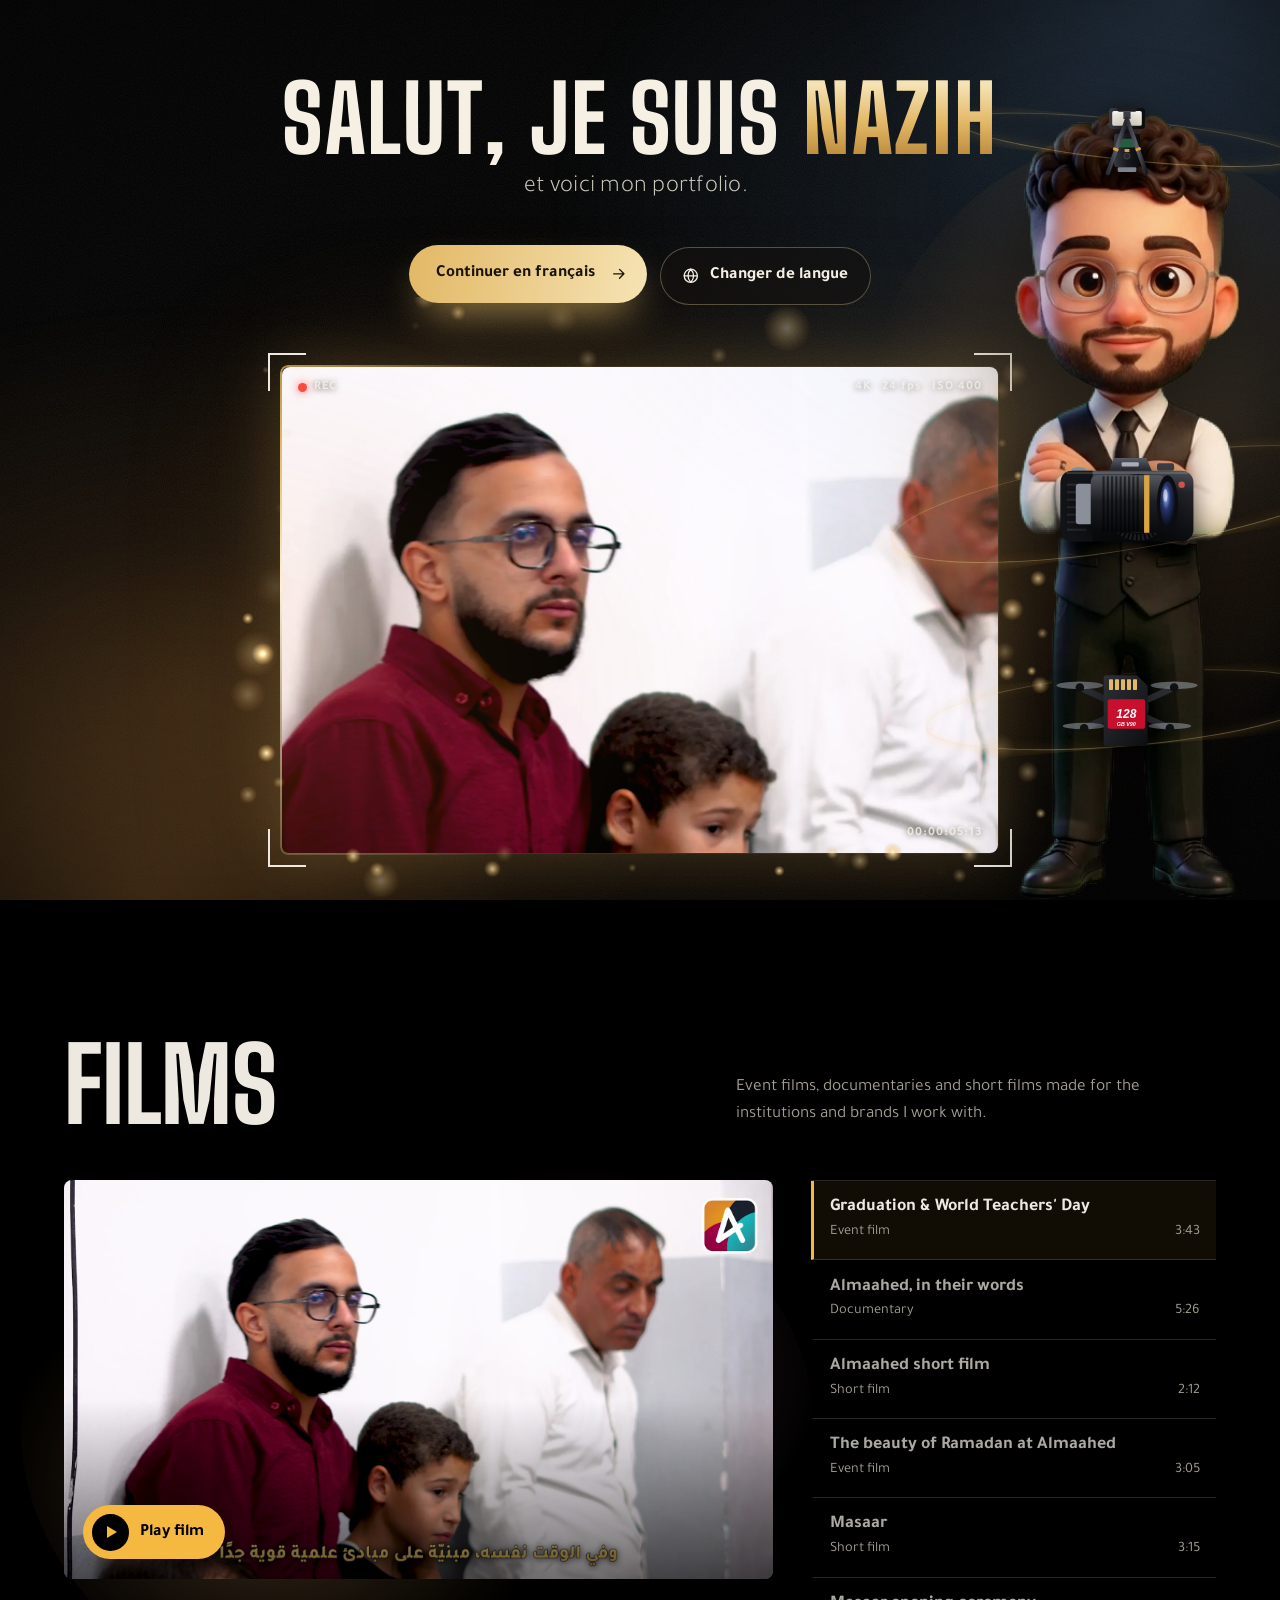
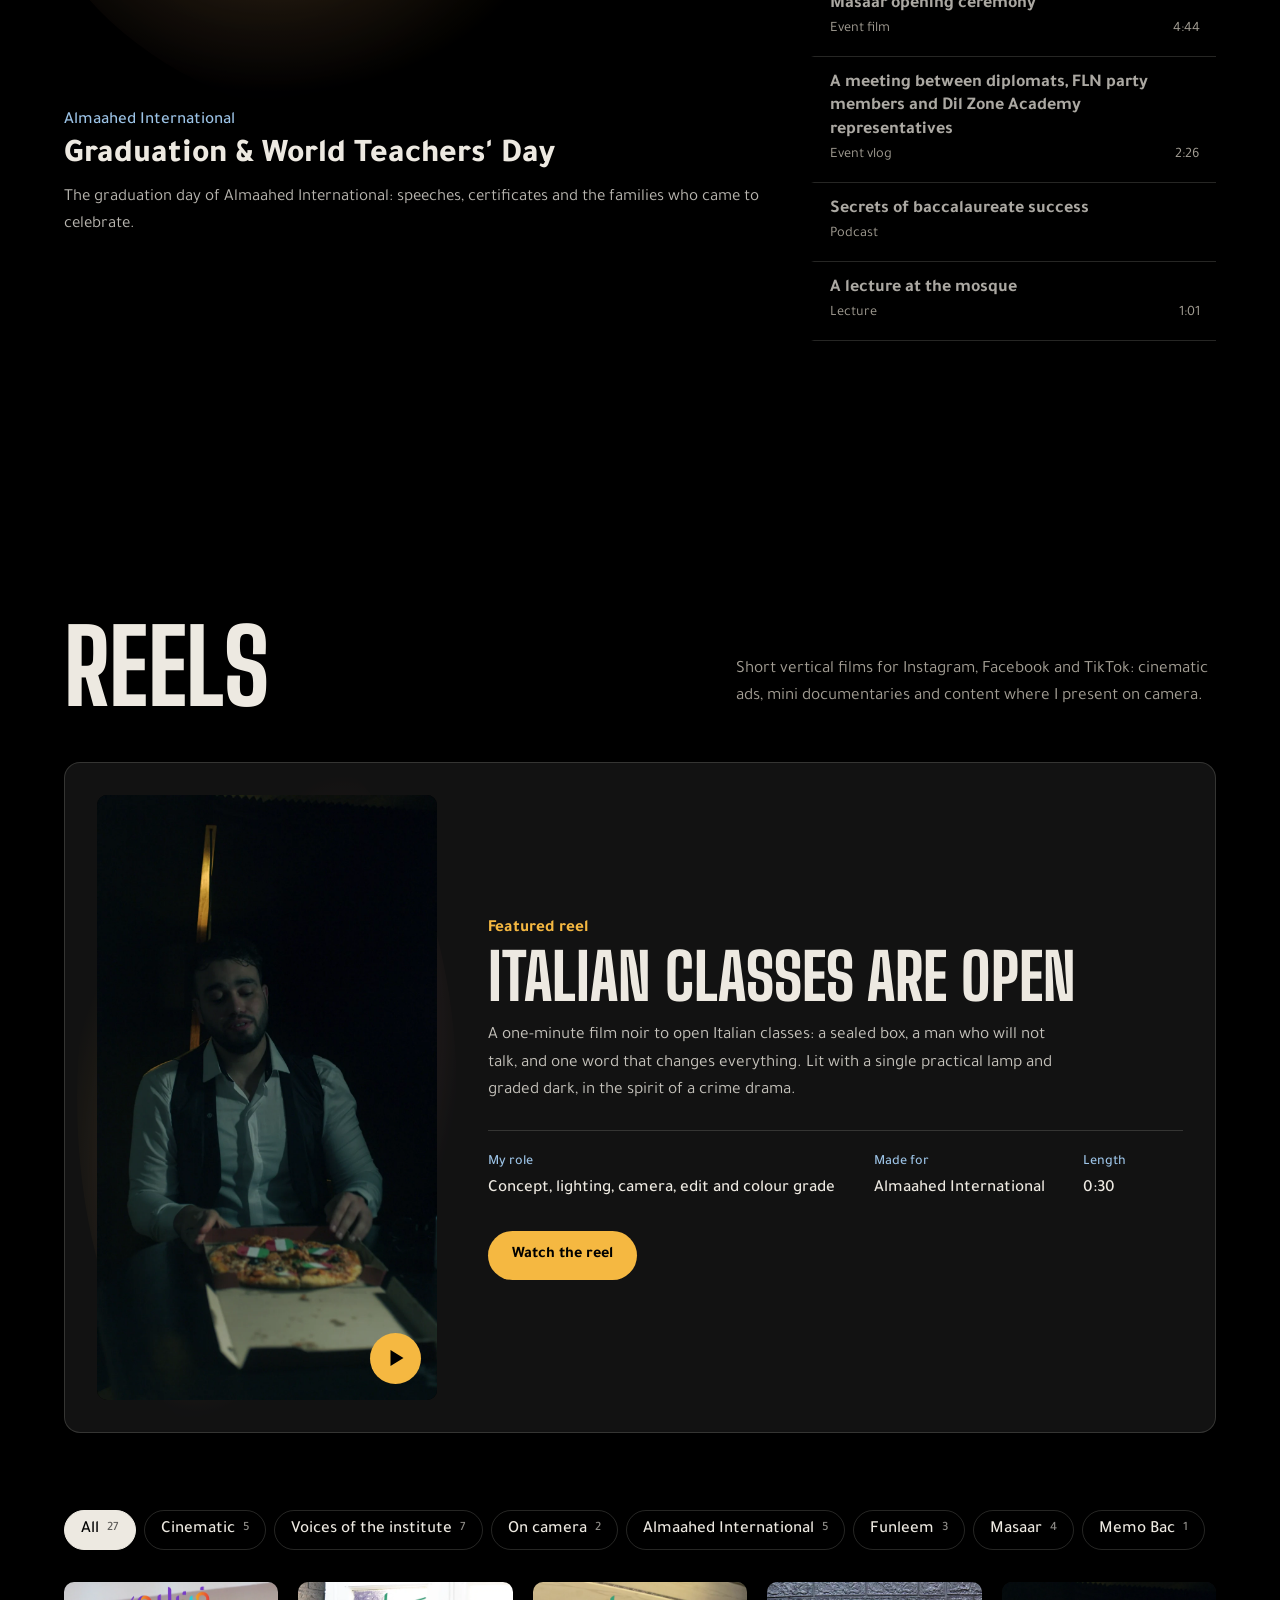
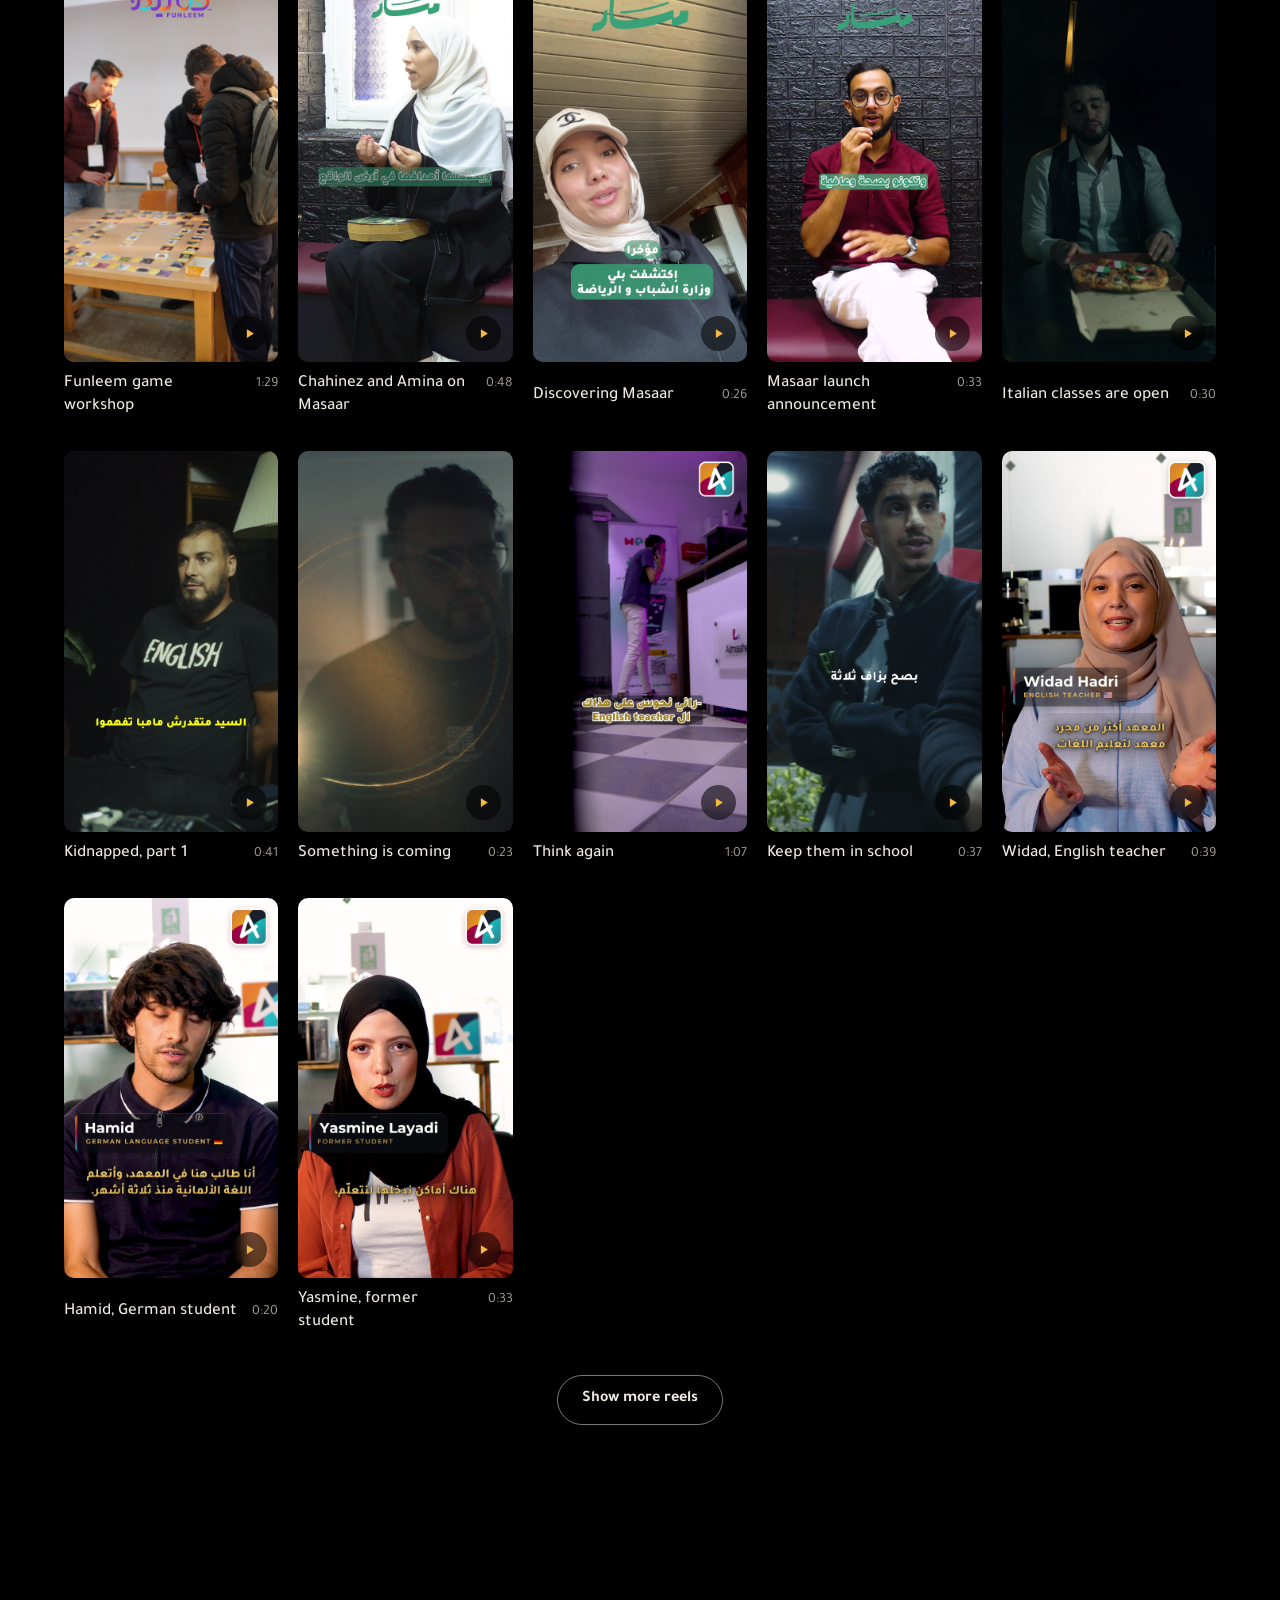
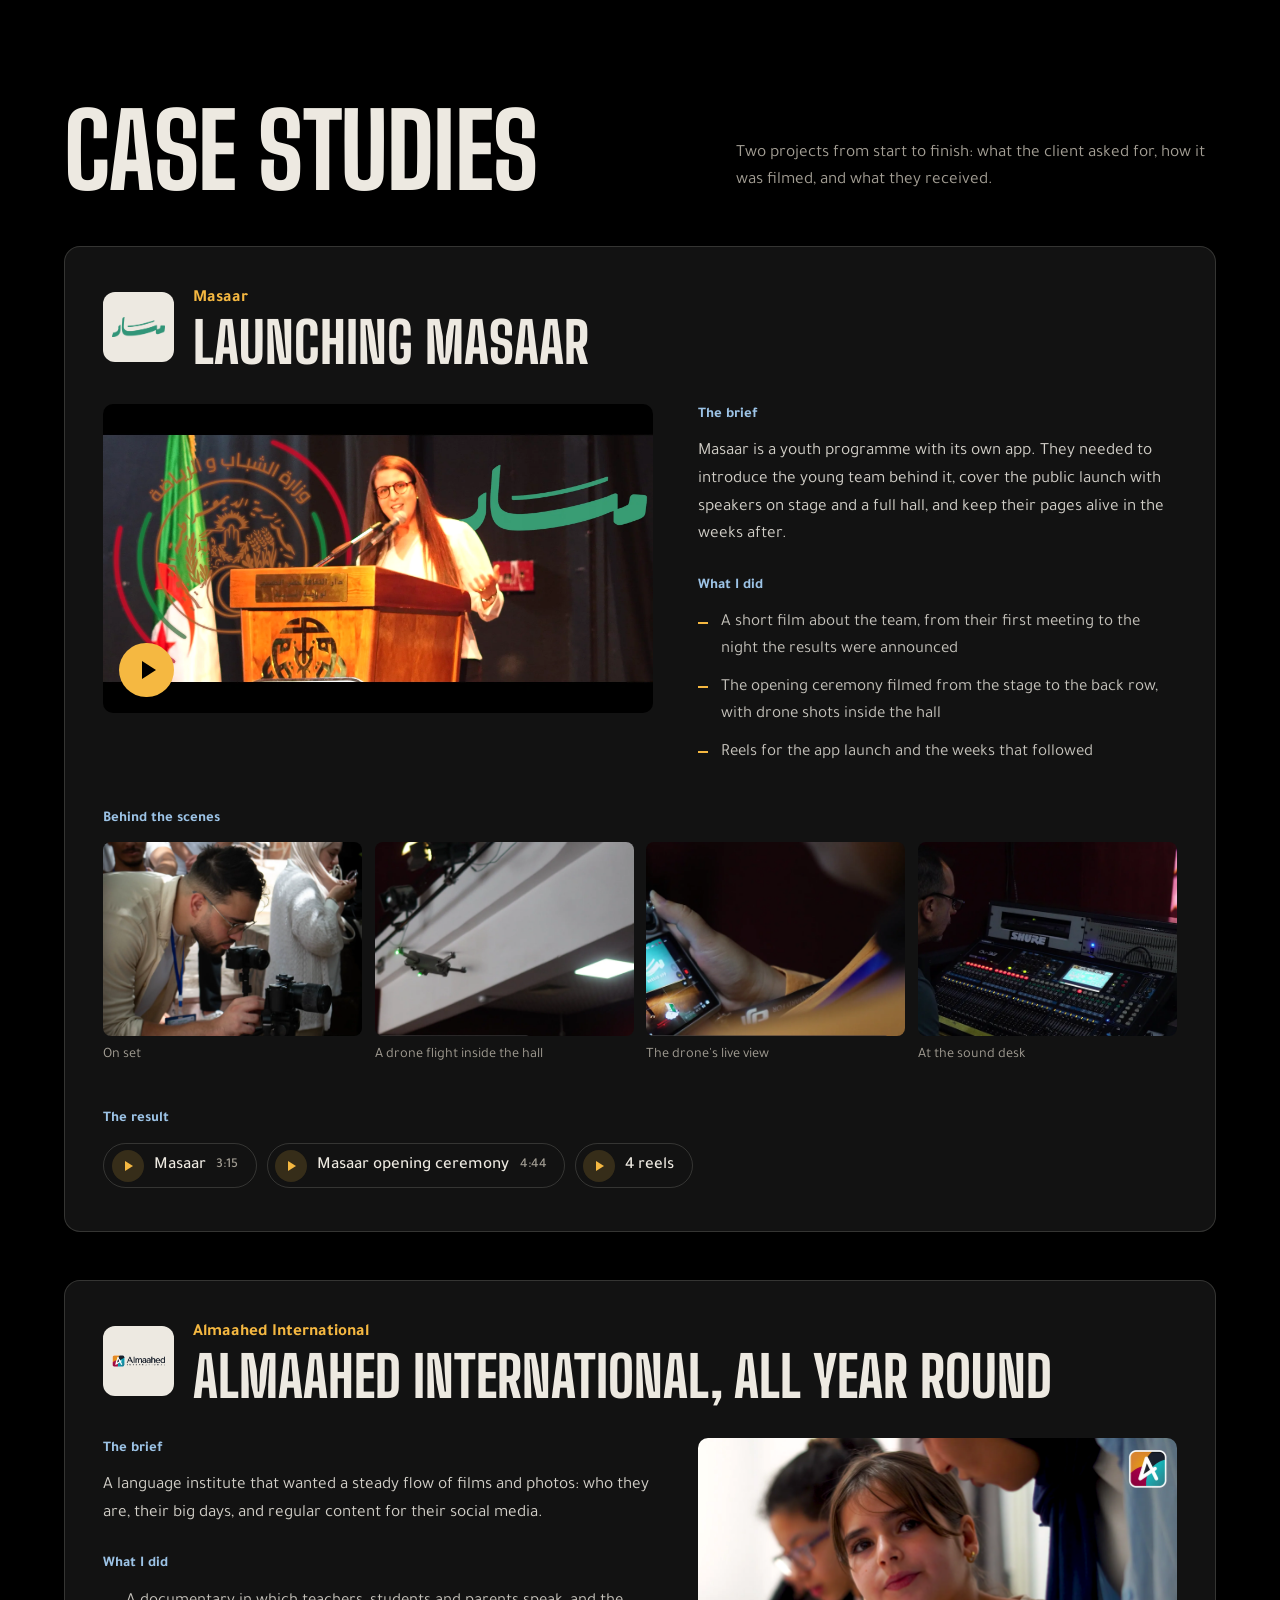
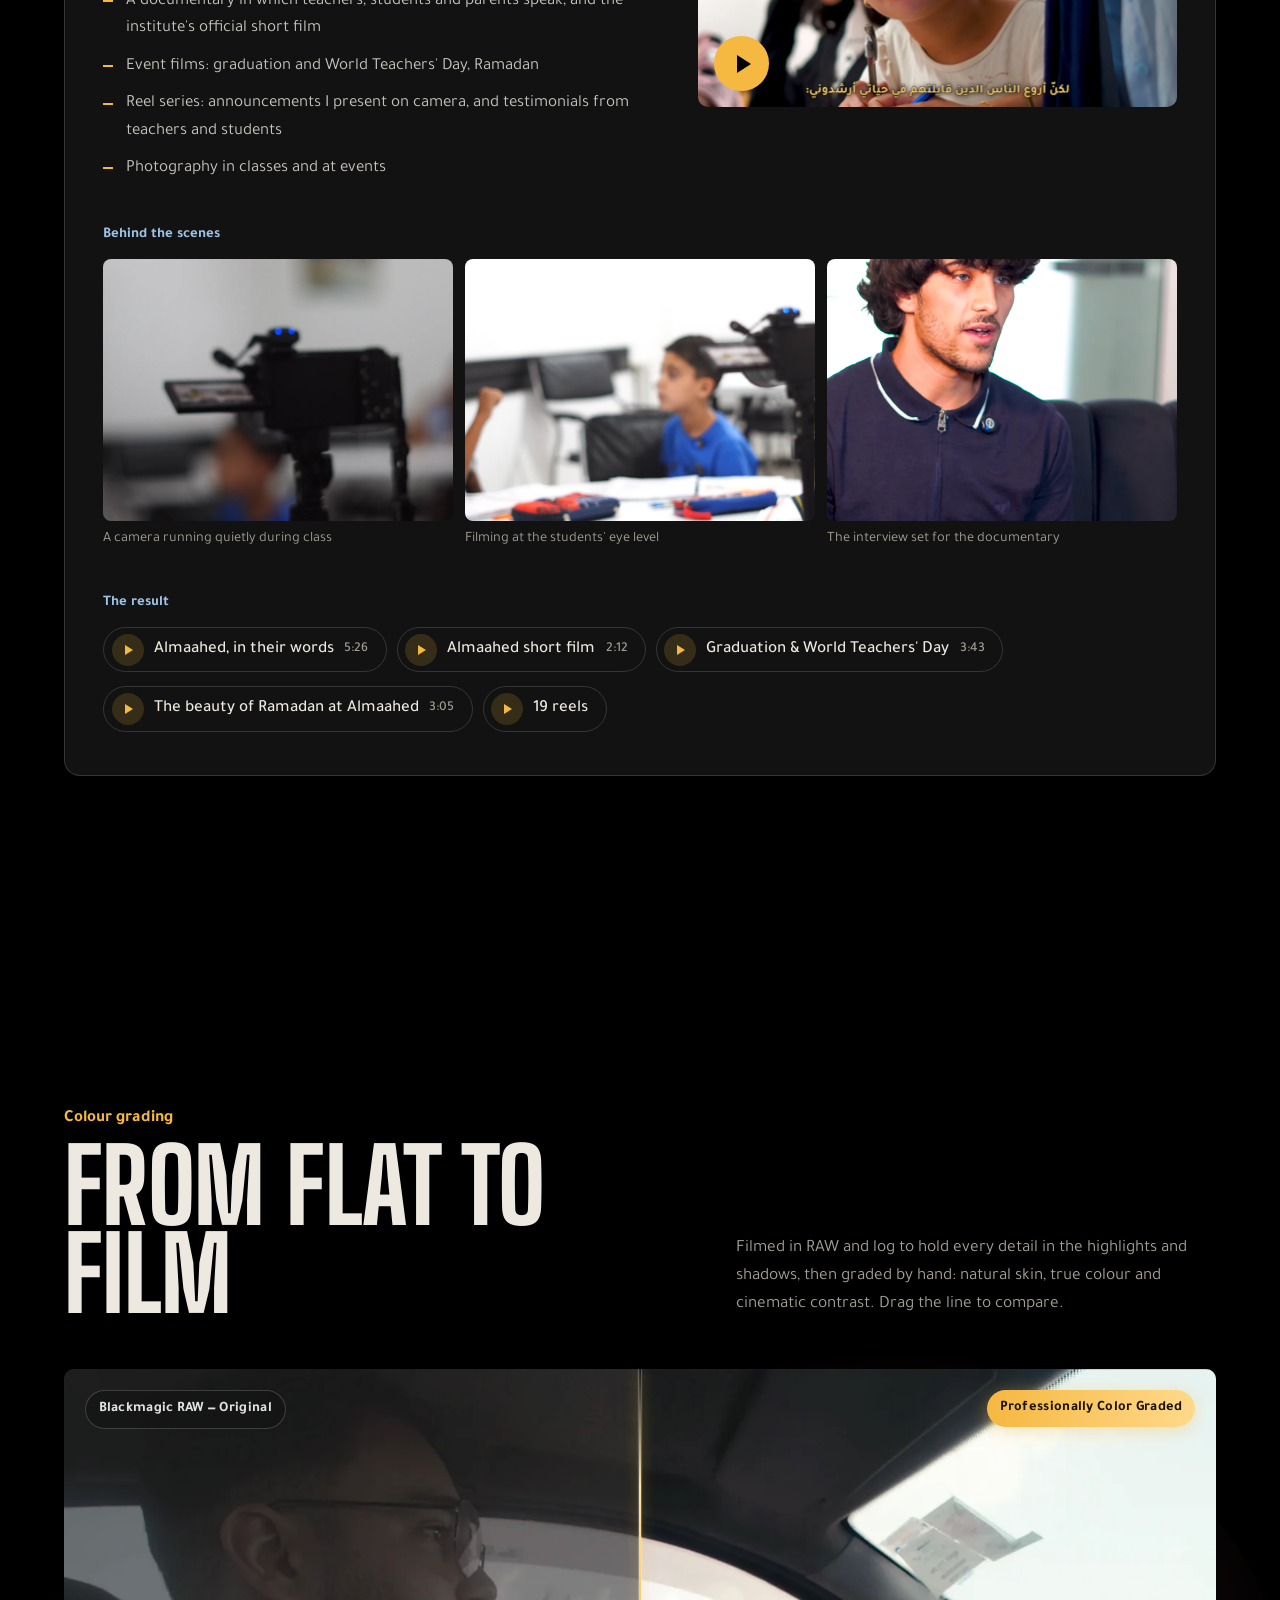
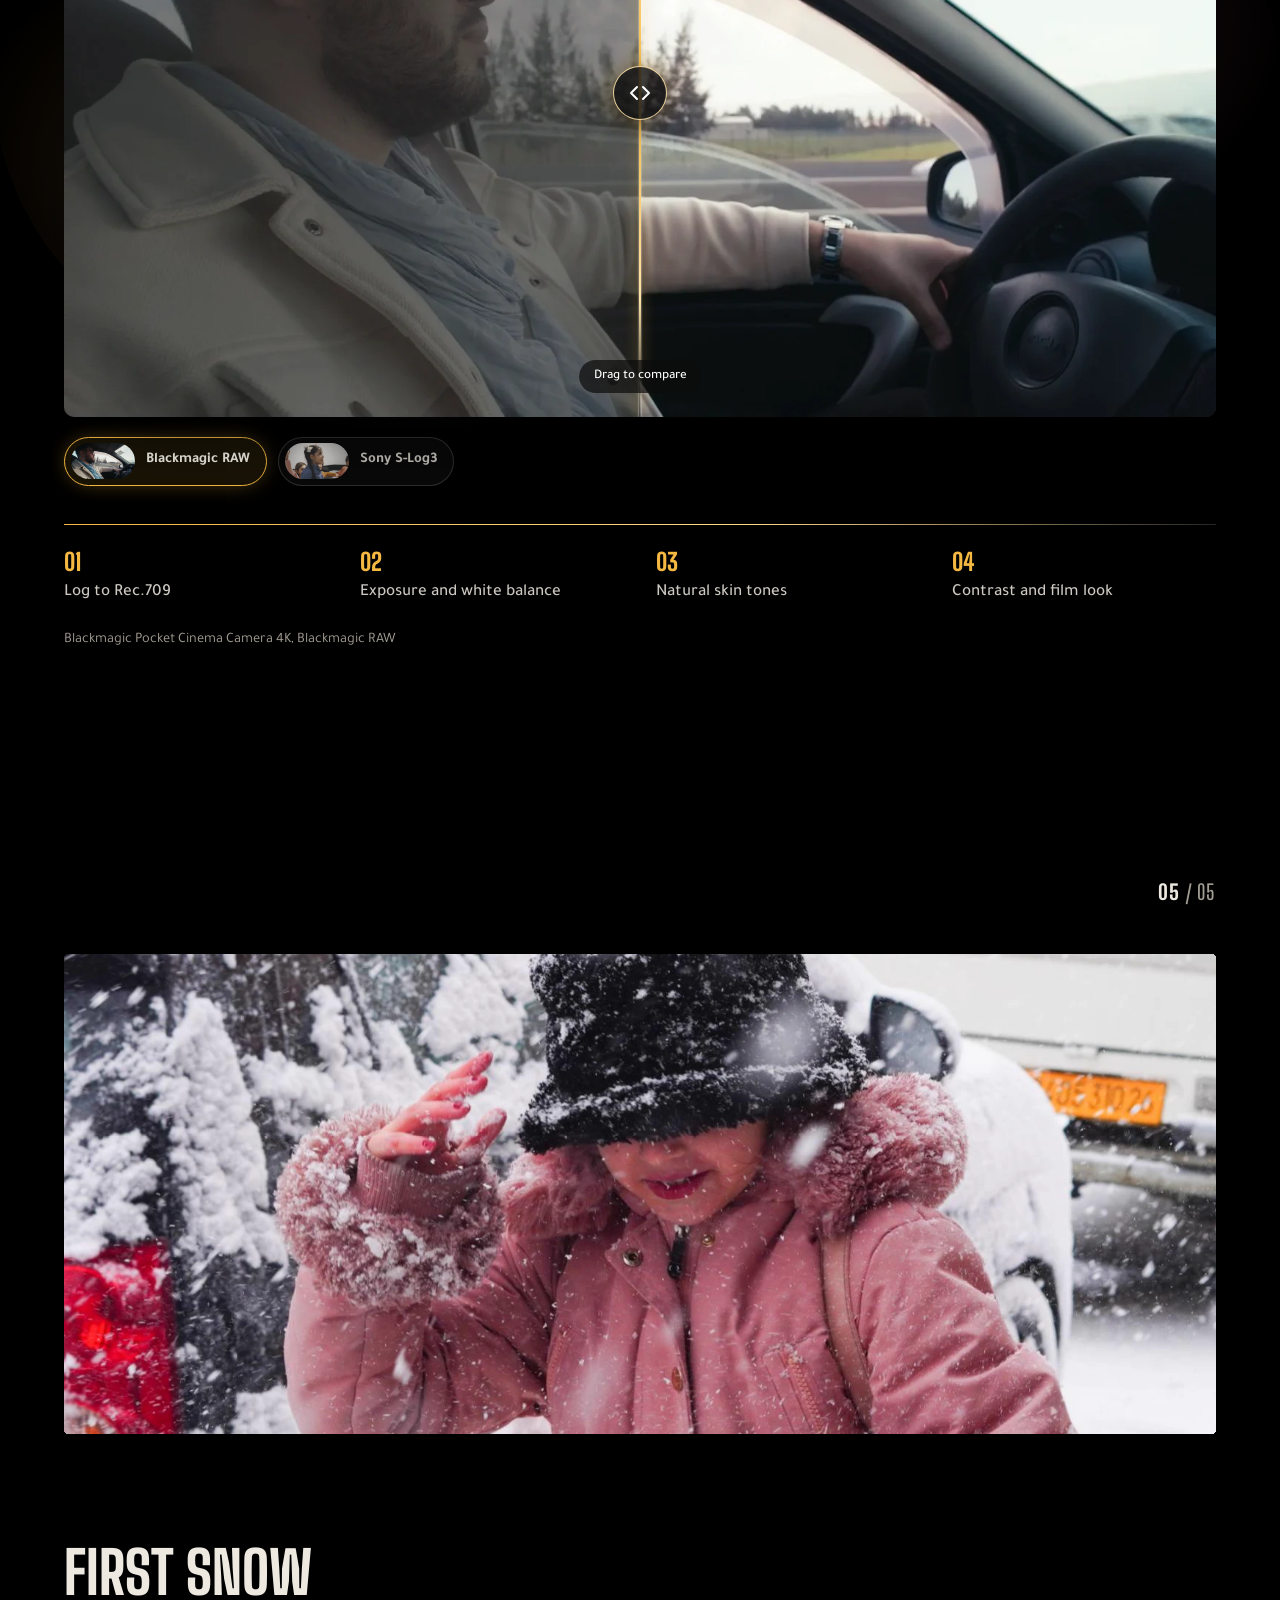
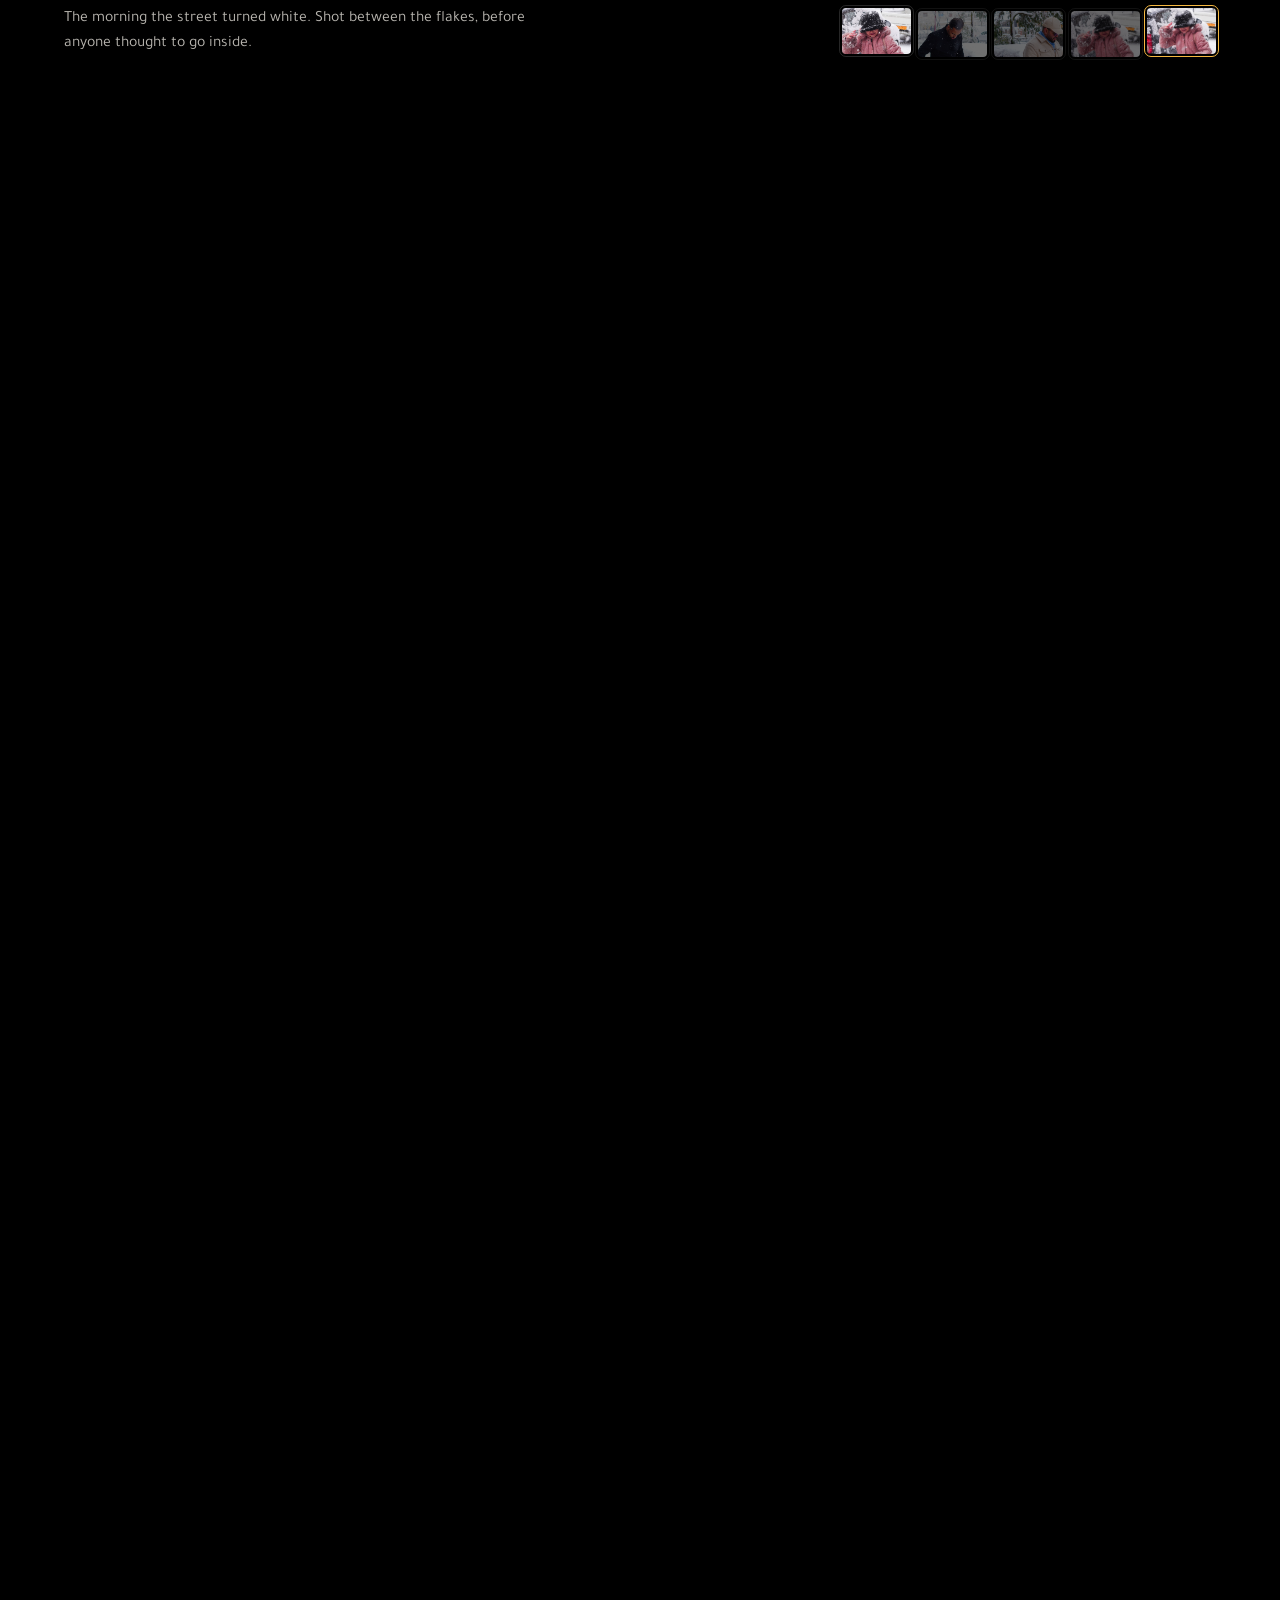
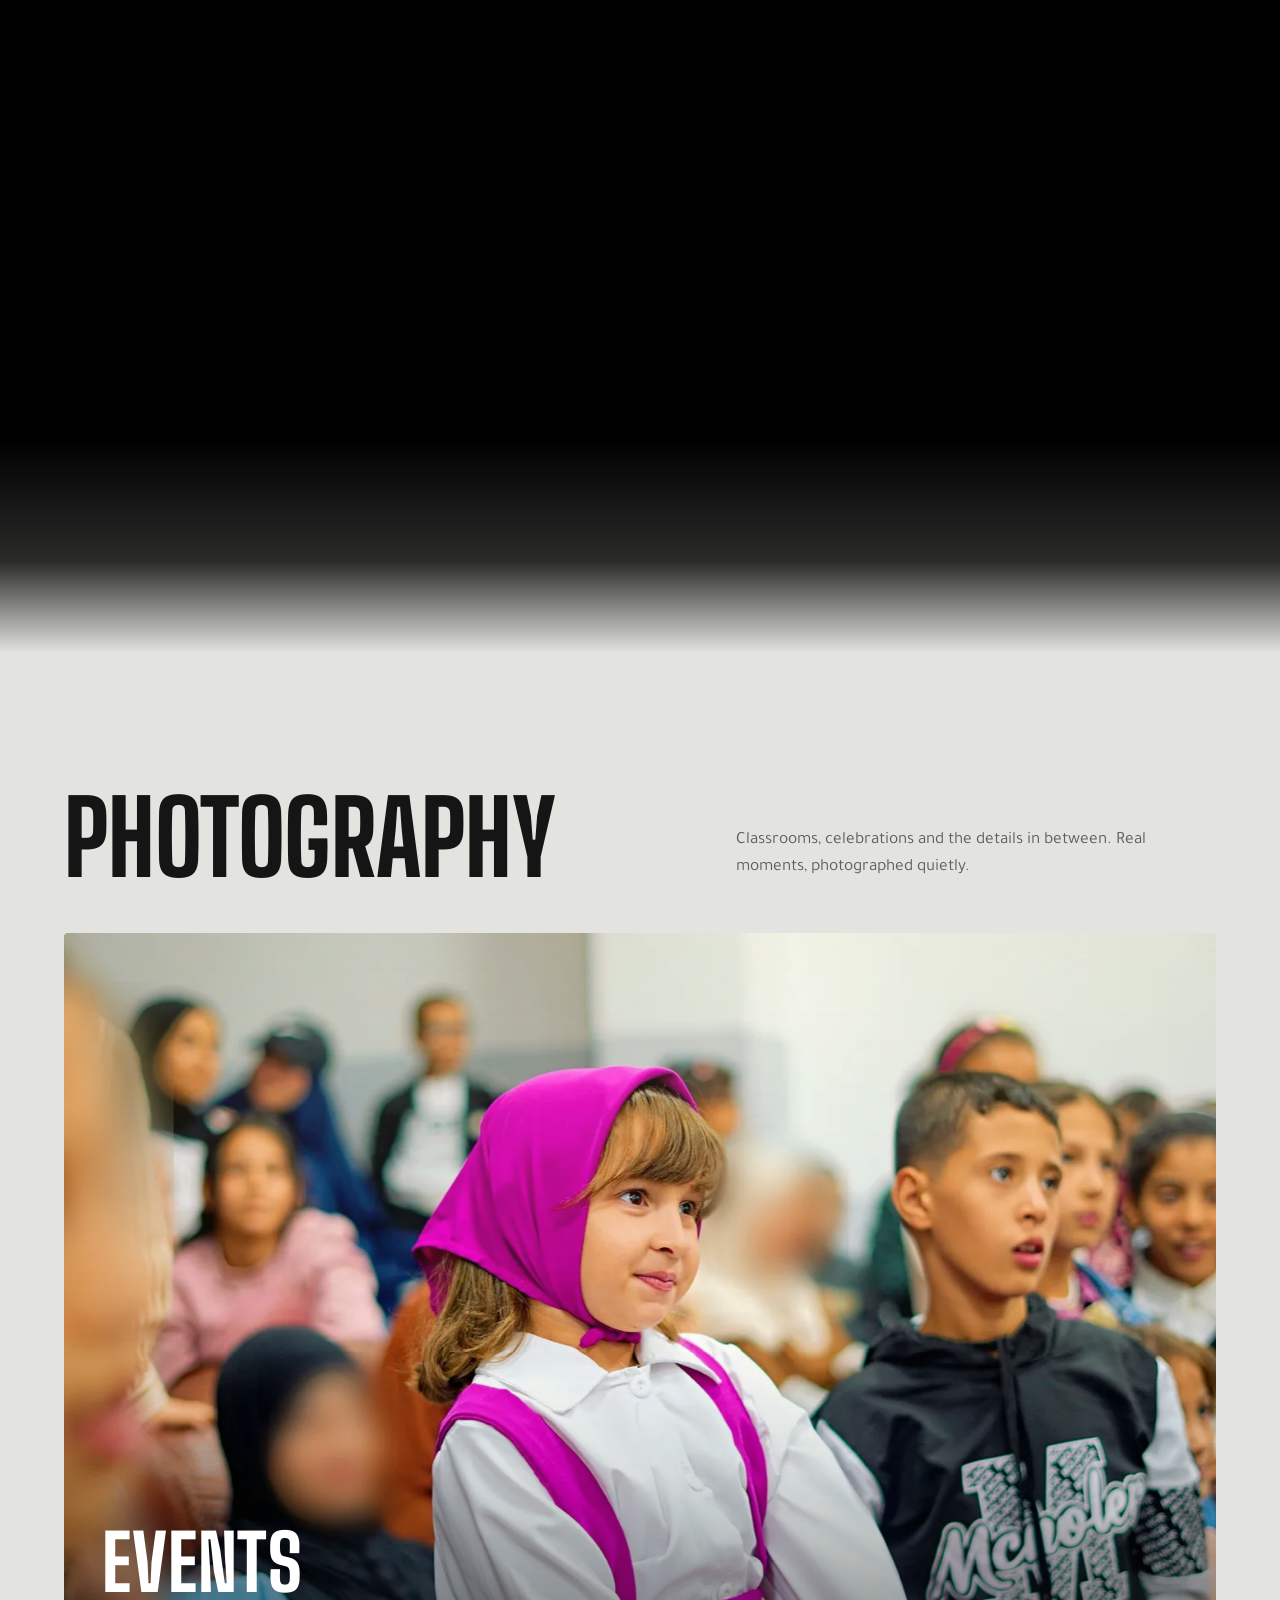
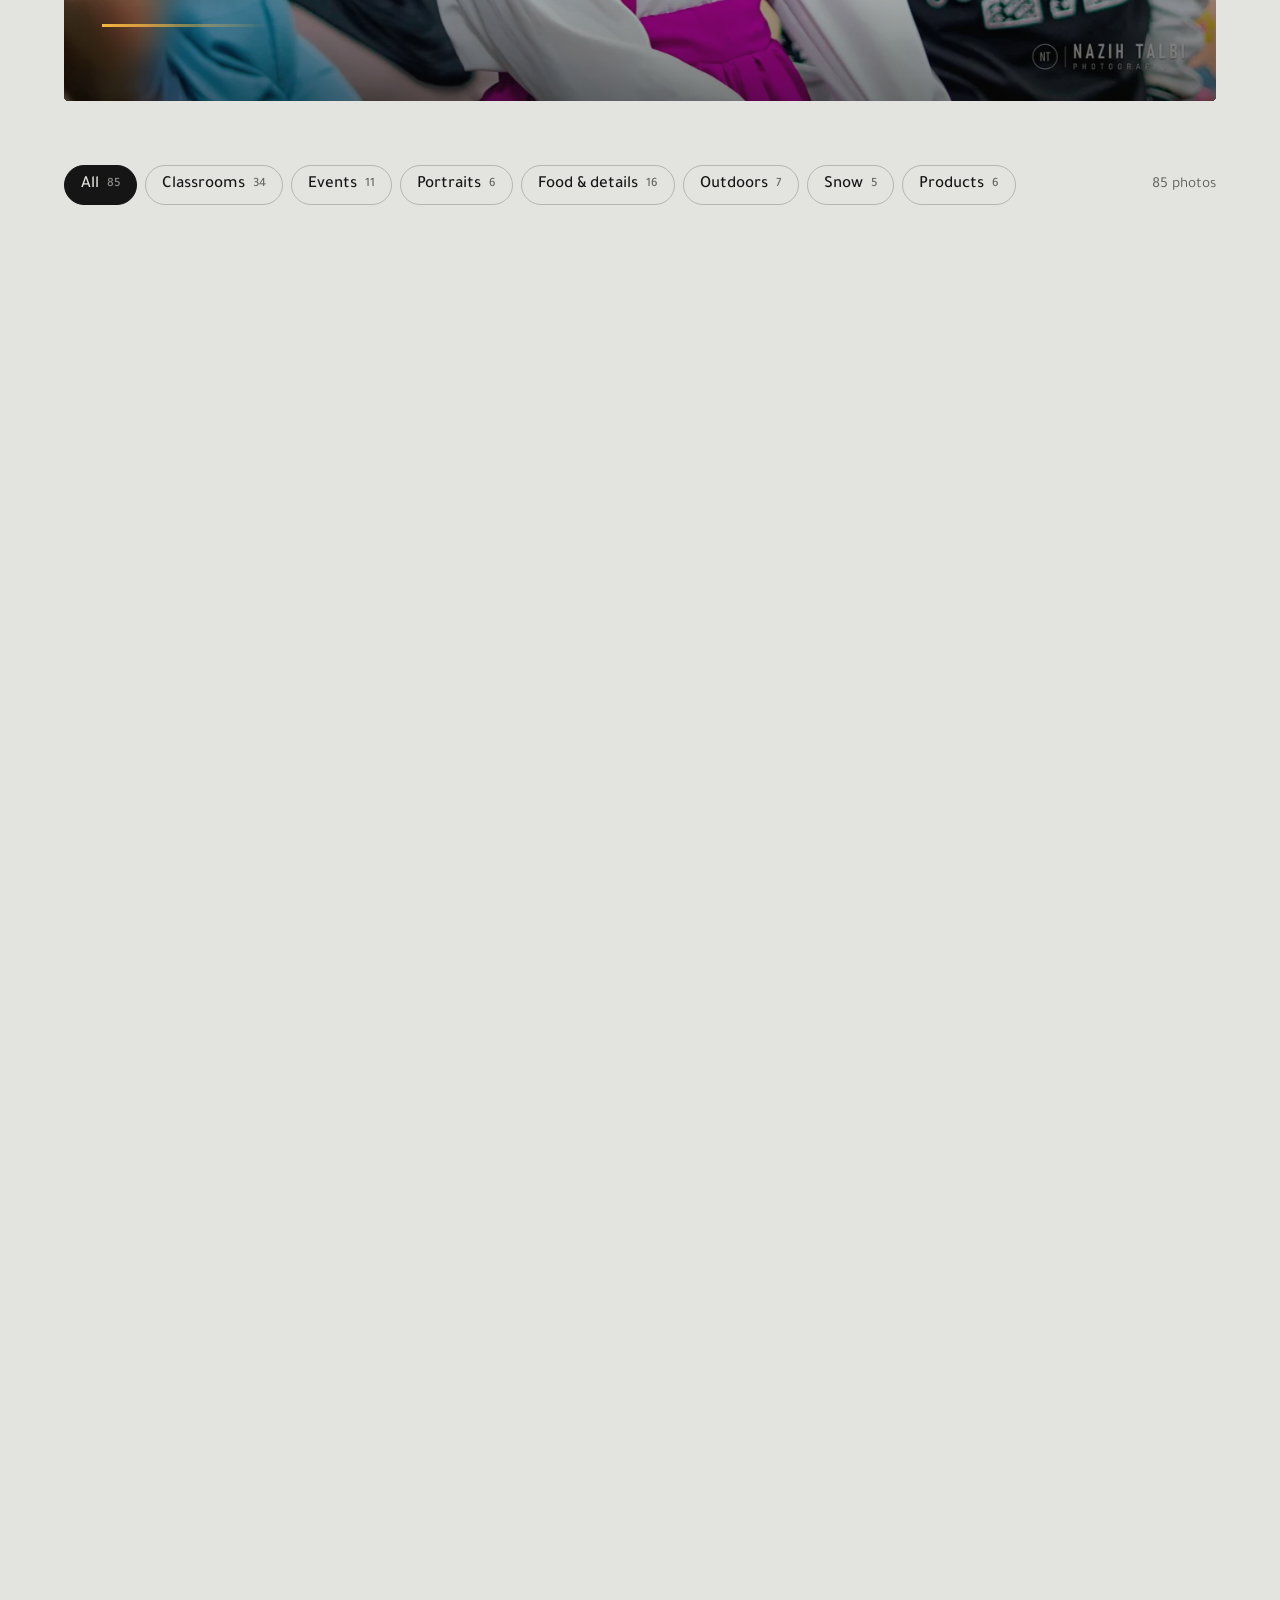
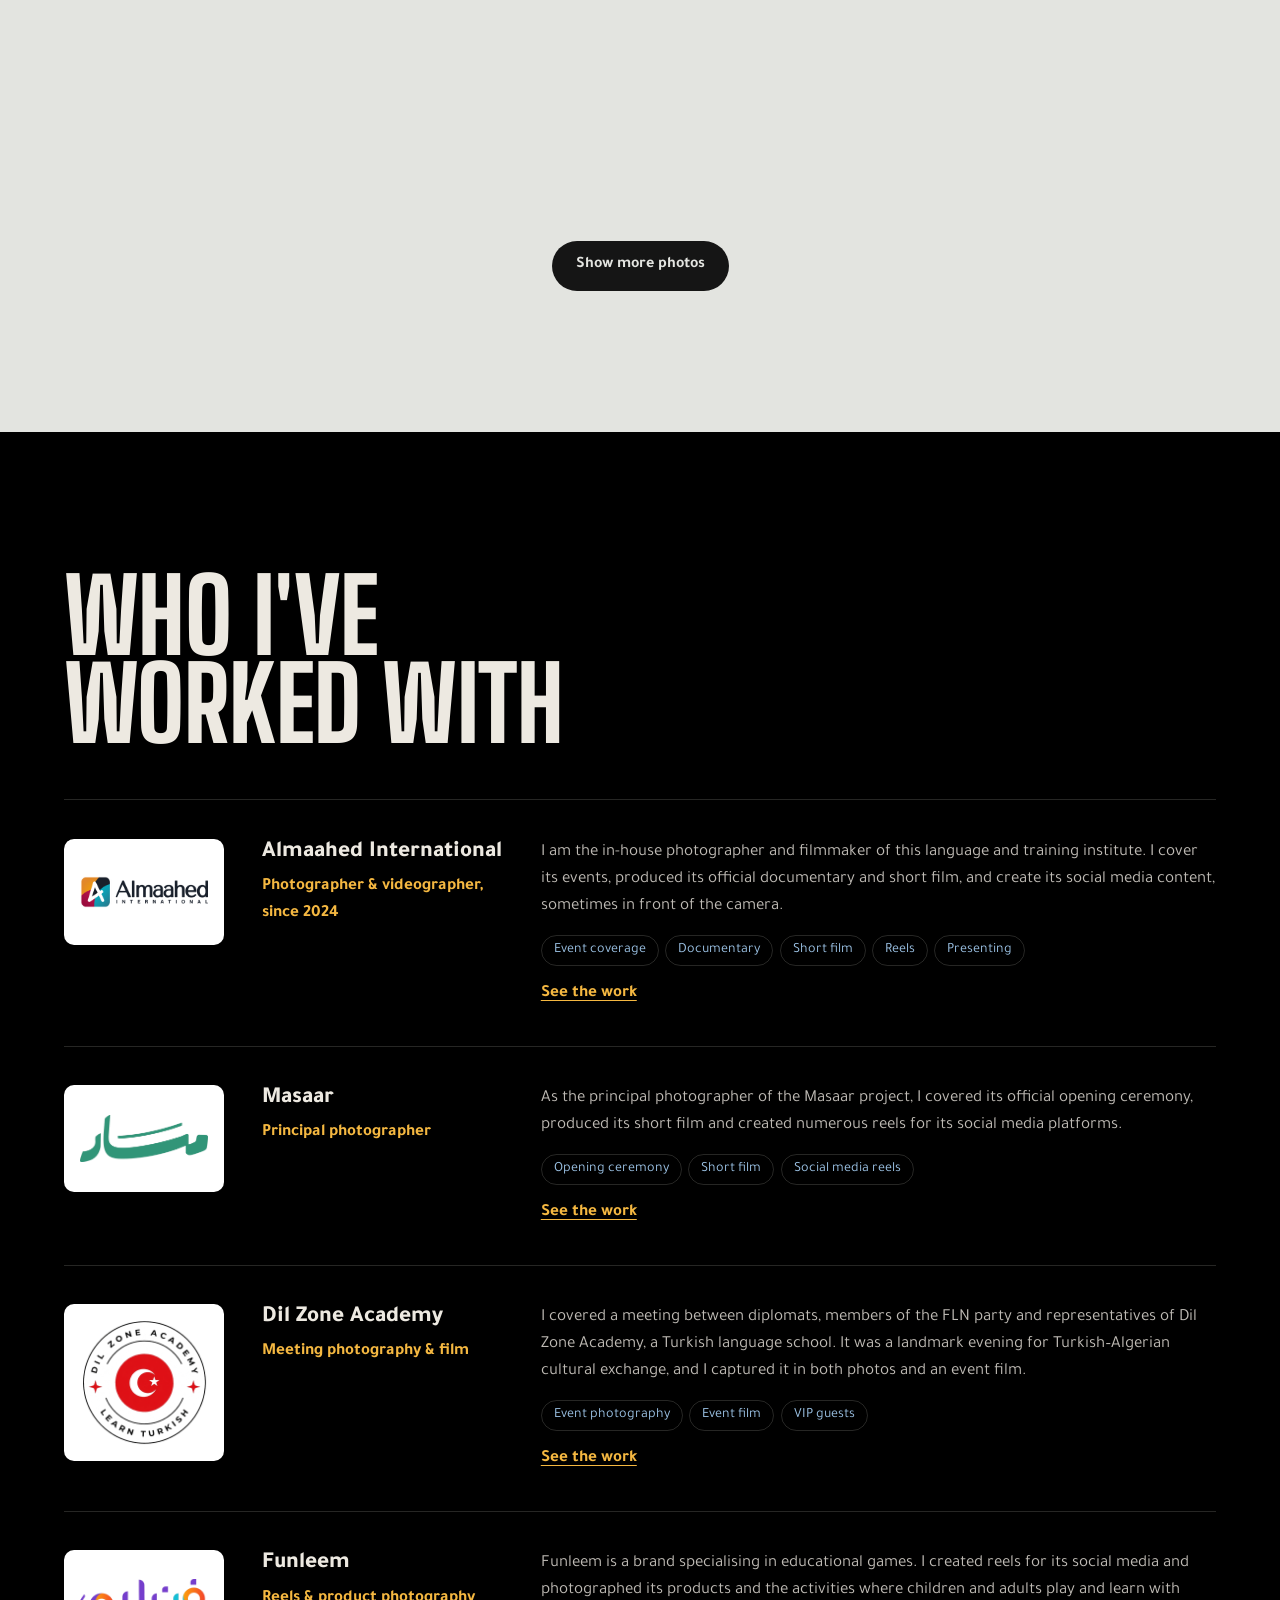
==== index.html @ 011ed790 "Orbiting gear: the two pieces on each ring now travel opposite each other instead of stuck together " ====
<!DOCTYPE html>
<html lang="en" dir="ltr">
<head>
<meta charset="UTF-8">
<meta name="viewport" content="width=device-width, initial-scale=1">
<!-- seo:start (written by tools/build-pages.js) -->
<title>Nazih Talbi | Videographer &amp; Photographer in Algeria</title>
<meta name="description" content="Nazih Talbi, videographer and photographer in Algeria: event films, documentaries, short films, ads, reels and photography for schools, institutions and brands.">
<link rel="canonical" href="https://nazihtalbi.github.io/">
<link rel="alternate" hreflang="en" href="https://nazihtalbi.github.io/">
<link rel="alternate" hreflang="fr" href="https://nazihtalbi.github.io/fr/">
<link rel="alternate" hreflang="ar" href="https://nazihtalbi.github.io/ar/">
<link rel="alternate" hreflang="de" href="https://nazihtalbi.github.io/de/">
<link rel="alternate" hreflang="x-default" href="https://nazihtalbi.github.io/">
<meta property="og:type" content="website">
<meta property="og:url" content="https://nazihtalbi.github.io/">
<meta property="og:title" content="Nazih Talbi | Videographer &amp; Photographer in Algeria">
<meta property="og:description" content="Nazih Talbi, videographer and photographer in Algeria: event films, documentaries, short films, ads, reels and photography for schools, institutions and brands.">
<meta property="og:image" content="https://nazihtalbi.github.io/assets/media/video/showreel.webp">
<meta property="og:locale" content="en_US">
<meta name="twitter:card" content="summary_large_image">
<script type="application/ld+json">{"@context":"https://schema.org","@graph":[{"@type":"Person","@id":"https://nazihtalbi.github.io/#nazih","name":"Nazih Talbi","alternateName":"نزيه طالبي","jobTitle":"Videographer and photographer","url":"https://nazihtalbi.github.io/","image":"https://nazihtalbi.github.io/assets/media/site/case-masaar-1.webp","email":"mailto:nazihhtalbi@gmail.com","telephone":"+213779072740","sameAs":["https://www.instagram.com/NA_Z_IH1"],"knowsLanguage":["ar","fr","en","de"],"address":{"@type":"PostalAddress","addressCountry":"DZ"}},{"@type":"ProfessionalService","name":"Nazih Talbi, videographer and photographer","url":"https://nazihtalbi.github.io/","image":"https://nazihtalbi.github.io/assets/media/video/showreel.webp","founder":{"@id":"https://nazihtalbi.github.io/#nazih"},"telephone":"+213779072740","email":"nazihhtalbi@gmail.com","areaServed":{"@type":"Country","name":"Algeria"},"address":{"@type":"PostalAddress","addressCountry":"DZ"},"knowsAbout":["Event videography","Documentary film","Short film","Commercials","Social media reels","Colour grading","Photography"]}]}</script>
<!-- seo:end -->
<meta name="theme-color" content="#000000">
<link rel="icon" href="data:image/svg+xml,<svg xmlns='http://www.w3.org/2000/svg' viewBox='0 0 64 64'><rect width='64' height='64' fill='%23000'/><path d='M14 14h12v4h-8v8h-4zM50 14v12h-4v-8h-8v-4zM14 50V38h4v8h8v4zM50 50H38v-4h8v-8h4z' fill='%23F5B841'/><circle cx='32' cy='32' r='5' fill='%23F5B841'/></svg>">
<link rel="preconnect" href="https://fonts.googleapis.com">
<link rel="preconnect" href="https://fonts.gstatic.com" crossorigin>
<link href="https://fonts.googleapis.com/css2?family=Big+Shoulders+Display:wght@600;800&family=Tajawal:wght@300;400;500;700;800&display=swap" rel="stylesheet">
<link rel="stylesheet" href="assets/css/style.css?v=c01669b5">
<script src="assets/js/lang-detect.js?v=fd90d918"></script>
</head>
<body class="is-gated">

<a class="skip" href="#films" data-i18n="skip">Skip to the films</a>

<!-- Language gate: shown on every visit, sits over the hero footage seen through a viewfinder -->
<div class="gate" id="gate" data-step="hello" role="dialog" aria-modal="true" aria-labelledby="gate-name">
  <div class="gate__cam" aria-hidden="true">
    <span class="gate__rec"><i></i>REC</span>
    <span class="gate__tc" id="gateTc">00:00:00:00</span>
    <span class="gate__meta">4K · 24 fps · ISO 400</span>
  </div>
  <div class="gate__top" id="gateTop">
    <p class="gate__hey" id="gate-name"><span class="sr" id="gateSr">Hey, I'm Nazih and this is my portfolio.</span><span class="gate__hey1" aria-hidden="true"><span id="heyA">Hey, I'm</span> <span class="gate__gold" id="heyName">Nazih</span></span><span class="gate__hey2" id="heyB" aria-hidden="true">and this is my portfolio.</span></p>
  </div>
  <div class="gate__choose">
    <div class="gate__hello" id="gateHello">
      <div class="gate__actions">
        <button class="gate__continue" id="gateContinue"><span id="gateContinueTx">Continue in English</span><svg viewBox="0 0 24 24" aria-hidden="true"><path d="M5 12h13M13 6l6 6-6 6"/></svg></button>
        <button class="gate__change" id="gateChange"><svg viewBox="0 0 24 24" aria-hidden="true"><circle cx="12" cy="12" r="9"/><path d="M3 12h18M12 3c2.5 2.6 3.8 5.6 3.8 9s-1.3 6.4-3.8 9M12 3c-2.5 2.6-3.8 5.6-3.8 9s1.3 6.4 3.8 9"/></svg><span id="gateChangeTx">Change language</span></button>
      </div>
    </div>
    <div class="gate__intent" id="gateIntent" role="group" aria-labelledby="gateQ">
      <p class="gate__q" id="gateQ" data-i18n="introAsk">What would you like to explore?</p>
      <div class="gate__opts">
        <button class="gate__opt" data-go="films" style="--i:0"><i class="gate__shine" aria-hidden="true"></i><svg viewBox="0 0 24 24" aria-hidden="true"><rect x="3" y="5" width="18" height="14" rx="2"/><path d="M10 9.5v5l4.5-2.5z"/></svg><span data-i18n="nav.films">Films</span></button>
        <button class="gate__opt" data-go="photos" style="--i:1"><i class="gate__shine" aria-hidden="true"></i><svg viewBox="0 0 24 24" aria-hidden="true"><path d="M4 8h3l1.6-2h6.8L17 8h3v11H4z"/><circle cx="12" cy="13" r="3.4"/></svg><span data-i18n="nav.photos">Photography</span></button>
        <button class="gate__opt" data-go="reels" style="--i:2"><i class="gate__shine" aria-hidden="true"></i><svg viewBox="0 0 24 24" aria-hidden="true"><rect x="7" y="2.8" width="10" height="18.4" rx="2.2"/><path d="M11 9.5v5l3.5-2.5z"/></svg><span data-i18n="nav.reels">Reels</span></button>
        <button class="gate__opt gate__opt--all" data-go="all" style="--i:3"><i class="gate__shine" aria-hidden="true"></i><svg viewBox="0 0 24 24" aria-hidden="true"><rect x="3.5" y="3.5" width="7" height="7" rx="1.2"/><rect x="13.5" y="3.5" width="7" height="7" rx="1.2"/><rect x="3.5" y="13.5" width="7" height="7" rx="1.2"/><rect x="13.5" y="13.5" width="7" height="7" rx="1.2"/></svg><span data-i18n="introAll">Everything</span></button>
      </div>
    </div>
    <div class="gate__pick" id="gatePick">
    <button class="gate__back" id="gateBack"><svg viewBox="0 0 24 24" aria-hidden="true"><path d="M19 12H6M11 6l-6 6 6 6"/></svg><span id="gateBackTx">Back</span></button>
    <p class="gate__ask" aria-hidden="true">
      <span lang="en">Choose your language</span>
      <span lang="fr">Choisissez votre langue</span>
      <span lang="ar" dir="rtl">اختر لغتك</span>
      <span lang="de">Wählen Sie Ihre Sprache</span>
    </p>
    <div class="gate__langs" aria-label="Choose your language / Choisissez votre langue / اختر لغتك / Wählen Sie Ihre Sprache">
    <button class="gate__lang" data-lang="en" lang="en" dir="ltr" style="--i:0">
      <span class="gate__code" aria-hidden="true">EN</span>
      <b>English</b>
      <span class="gate__line">Enter the portfolio</span>
      <span class="gate__go" aria-hidden="true"><svg viewBox="0 0 24 24"><path d="M5 12h13M13 6l6 6-6 6"/></svg></span>
    </button>
    <button class="gate__lang" data-lang="fr" lang="fr" dir="ltr" style="--i:1">
      <span class="gate__code" aria-hidden="true">FR</span>
      <b>Français</b>
      <span class="gate__line">Entrer dans le portfolio</span>
      <span class="gate__go" aria-hidden="true"><svg viewBox="0 0 24 24"><path d="M5 12h13M13 6l6 6-6 6"/></svg></span>
    </button>
    <button class="gate__lang" data-lang="ar" lang="ar" dir="rtl" style="--i:2">
      <span class="gate__code" aria-hidden="true">AR</span>
      <b>العربية</b>
      <span class="gate__line">الدخول إلى المعرض</span>
      <span class="gate__go" aria-hidden="true"><svg viewBox="0 0 24 24"><path d="M5 12h13M13 6l6 6-6 6"/></svg></span>
    </button>
    <button class="gate__lang" data-lang="de" lang="de" dir="ltr" style="--i:3">
      <span class="gate__code" aria-hidden="true">DE</span>
      <b>Deutsch</b>
      <span class="gate__line">Zum Portfolio</span>
      <span class="gate__go" aria-hidden="true"><svg viewBox="0 0 24 24"><path d="M5 12h13M13 6l6 6-6 6"/></svg></span>
    </button>
    </div>
    </div>
  </div>
</div>

<!-- ambient glow: three soft lights drifting behind the dark sections, slowly changing colour -->
<div class="aura" aria-hidden="true"><i></i><i></i><i></i></div>
<div class="progress" id="progress" aria-hidden="true"></div>
<header class="bar" id="bar">
  <a class="bar__name" href="#top" data-i18n="fullName">Nazih Talbi</a>
  <nav class="bar__nav" id="nav" aria-label="Main">
    <a href="#films" data-i18n="nav.films">Films</a>
    <a href="#reels" data-i18n="nav.reels">Reels</a>
    <a href="#photos" data-i18n="nav.photos">Photography</a>
    <a href="#about" data-i18n="nav.about">About</a>
    <a href="#contact" class="bar__cta" data-i18n="nav.contact">Contact</a>
  </nav>
  <div class="bar__lang">
    <button class="bar__langbtn" id="langBtn" aria-haspopup="true" aria-expanded="false"><span class="sr" data-i18n="lang">Language</span><span id="langCode">EN</span></button>
    <div class="bar__langmenu" id="langMenu" hidden>
      <button data-lang="en" lang="en">English</button>
      <button data-lang="fr" lang="fr">Français</button>
      <button data-lang="ar" lang="ar">العربية</button>
      <button data-lang="de" lang="de">Deutsch</button>
    </div>
  </div>
  <button class="bar__menu" id="menuBtn" aria-controls="nav" aria-expanded="false"><span data-i18n="menu">Menu</span></button>
</header>

<main id="main">

  <section class="hero" id="top">
    <div class="hero__frame">
      <div class="hero__ambient" aria-hidden="true"><i></i><i></i><i></i></div>
      <video class="hero__video" id="heroVideo" poster="assets/media/video/hero-loop.webp" muted loop playsinline autoplay preload="auto"><source src="assets/media/video/hero-loop-720.mp4" type="video/mp4" media="(max-width: 900px)"><source src="assets/media/video/hero-loop.mp4" type="video/mp4"></video>
      <i class="vf vf--tl"></i><i class="vf vf--tr"></i><i class="vf vf--bl"></i><i class="vf vf--br"></i>
      <div class="vfx" aria-hidden="true"><i class="vfx__halo"></i><i class="vfx__ring"></i><i class="vfx__scan"></i><canvas class="vfx__sparks"></canvas></div>
    </div>
    <div class="hero__me" aria-hidden="true"><i class="hero__beam"></i><i class="hero__glow"></i><i class="hero__ring"></i><div class="orbit"><i class="ring ring--a ring--back"></i><i class="ring ring--a ring--front"></i><i class="ring ring--b ring--back"></i><i class="ring ring--b ring--front"></i><i class="ring ring--c ring--back"></i><i class="ring ring--c ring--front"></i><i class="orb orb--1 orb--camera"><span class="orb__d"><span class="orb__c"><svg viewBox="0 0 140 100"> <defs><linearGradient id="gcB" x1="0" y1="0" x2="0" y2="1"><stop offset="0" stop-color="#4c4f57"/><stop offset=".3" stop-color="#25272d"/><stop offset="1" stop-color="#0b0c0f"/></linearGradient> <linearGradient id="gcH" x1="0" y1="0" x2="0" y2="1"><stop offset="0" stop-color="#5a5e67"/><stop offset="1" stop-color="#1c1e23"/></linearGradient> <radialGradient id="gcL" cx=".38" cy=".34" r=".72"><stop offset="0" stop-color="#8fb0ff"/><stop offset=".3" stop-color="#2a3a74"/><stop offset=".7" stop-color="#080b16"/><stop offset="1" stop-color="#000"/></radialGradient> <linearGradient id="gcG" x1="0" y1="0" x2="1" y2="1"><stop offset="0" stop-color="#fff1cc"/><stop offset=".5" stop-color="#e2b865"/><stop offset="1" stop-color="#9c6e2c"/></linearGradient></defs> <path d="M52 21 58 7h30l6 14z" fill="url(#gcH)"/><rect x="65" y="11" width="16" height="4" rx="1" fill="#c9cdd6" opacity=".8"/> <rect x="98" y="12" width="16" height="7" rx="2" fill="#3a3d44"/><ellipse cx="25" cy="18" rx="7" ry="2.6" fill="#8a8f99"/> <rect x="8" y="19" width="124" height="66" rx="11" fill="url(#gcB)"/> <path d="M8 31q0-12 12-12h18v66H20q-12 0-12-12z" fill="#141519"/> <g stroke="#2a2c32" stroke-width="2"><path d="M14 32h18"/><path d="M14 39h18"/><path d="M14 46h18"/><path d="M14 53h18"/><path d="M14 60h18"/><path d="M14 67h18"/><path d="M14 74h18"/></g> <path d="M14 21h112" stroke="#fff" stroke-opacity=".14" stroke-width="2" stroke-linecap="round"/> <circle cx="80" cy="53" r="31" fill="#08090b"/> <circle cx="80" cy="53" r="28" fill="none" stroke="#2c2e34" stroke-width="6" stroke-dasharray="2.2 1.6"/> <circle cx="80" cy="53" r="22.5" fill="none" stroke="url(#gcG)" stroke-width="3.2"/> <circle cx="80" cy="53" r="20" fill="#111216"/><circle cx="80" cy="53" r="16" fill="url(#gcL)"/> <ellipse cx="74" cy="47" rx="5.5" ry="3" fill="#fff" opacity=".55" transform="rotate(-32 74 47)"/><circle cx="86" cy="59" r="1.6" fill="#9fb7ff" opacity=".6"/> <circle cx="121" cy="32" r="3" fill="#e2584f"/></svg></span></span></i><i class="orb orb--2 orb--lens"><span class="orb__d"><span class="orb__c"><svg viewBox="0 0 120 90"> <defs><linearGradient id="glB" x1="0" y1="0" x2="0" y2="1"><stop offset="0" stop-color="#55585f"/><stop offset=".45" stop-color="#1d1f24"/><stop offset="1" stop-color="#08090b"/></linearGradient> <radialGradient id="glF" cx=".4" cy=".35" r=".7"><stop offset="0" stop-color="#9fb7ff"/><stop offset=".4" stop-color="#26346a"/><stop offset="1" stop-color="#05060c"/></radialGradient></defs> <rect x="12" y="26" width="16" height="38" rx="3" fill="#8a8f99"/> <rect x="26" y="18" width="70" height="54" rx="6" fill="url(#glB)"/> <g stroke="#000" stroke-opacity=".55" stroke-width="2"><path d="M38 19v52"/><path d="M42 19v52"/><path d="M46 19v52"/><path d="M50 19v52"/><path d="M54 19v52"/><path d="M58 19v52"/><path d="M62 19v52"/><path d="M66 19v52"/><path d="M70 19v52"/></g> <rect x="76" y="18" width="5" height="54" fill="#d9a441"/> <ellipse cx="98" cy="45" rx="10" ry="27" fill="#0c0d10"/><ellipse cx="98" cy="45" rx="7" ry="21" fill="url(#glF)"/> <ellipse cx="96" cy="37" rx="2" ry="6" fill="#fff" opacity=".5"/></svg></span></span></i><i class="orb orb--3 orb--flash"><span class="orb__d"><span class="orb__c"><svg viewBox="0 0 90 120"> <defs><linearGradient id="gfB" x1="0" y1="0" x2="1" y2="0"><stop offset="0" stop-color="#3c3f46"/><stop offset=".5" stop-color="#1b1d22"/><stop offset="1" stop-color="#0b0c0f"/></linearGradient> <linearGradient id="gfW" x1="0" y1="0" x2="0" y2="1"><stop offset="0" stop-color="#fffdf6"/><stop offset="1" stop-color="#e9e2d2"/></linearGradient></defs> <rect x="16" y="8" width="58" height="34" rx="5" fill="url(#gfB)"/> <rect x="21" y="13" width="48" height="24" rx="3" fill="url(#gfW)"/> <path d="M24 16h42" stroke="#fff" stroke-width="2"/> <rect x="34" y="42" width="22" height="8" fill="#15161a"/> <rect x="24" y="50" width="42" height="54" rx="5" fill="url(#gfB)"/> <rect x="31" y="58" width="28" height="14" rx="2" fill="#2f6b4a"/><circle cx="45" cy="86" r="5" fill="#2b2d33" stroke="#5b5f69"/> <rect x="30" y="104" width="30" height="8" rx="2" fill="#8a8f99"/></svg></span></span></i><i class="orb orb--4 orb--tripod"><span class="orb__d"><span class="orb__c"><svg viewBox="0 0 100 130"> <defs><linearGradient id="gtL" x1="0" y1="0" x2="1" y2="0"><stop offset="0" stop-color="#2a2c31"/><stop offset=".5" stop-color="#5a5e67"/><stop offset="1" stop-color="#1a1b1f"/></linearGradient></defs> <rect x="34" y="8" width="32" height="10" rx="3" fill="#1b1d22"/><rect x="44" y="18" width="12" height="12" fill="#3a3d44"/> <path d="M50 30 18 120" stroke="url(#gtL)" stroke-width="7" stroke-linecap="round"/> <path d="M50 30 82 120" stroke="url(#gtL)" stroke-width="7" stroke-linecap="round"/> <path d="M50 30v84" stroke="url(#gtL)" stroke-width="7" stroke-linecap="round"/> <g fill="#d9a441"><rect x="27" y="78" width="9" height="5" rx="1" transform="rotate(20 31 80)"/><rect x="64" y="78" width="9" height="5" rx="1" transform="rotate(-20 68 80)"/><rect x="46" y="80" width="8" height="5" rx="1"/></g></svg></span></span></i><i class="orb orb--5 orb--drone"><span class="orb__d"><span class="orb__c"><svg viewBox="0 0 140 90"> <defs><linearGradient id="gdB" x1="0" y1="0" x2="0" y2="1"><stop offset="0" stop-color="#5a5e67"/><stop offset="1" stop-color="#16171b"/></linearGradient></defs> <path d="M70 44 26 24M70 44 114 24M70 44 30 62M70 44 110 62" stroke="#2b2d33" stroke-width="6" stroke-linecap="round"/> <g fill="#9aa0aa" opacity=".55"><ellipse cx="26" cy="22" rx="22" ry="3.5"/><ellipse cx="114" cy="22" rx="22" ry="3.5"/><ellipse cx="30" cy="60" rx="20" ry="3"/><ellipse cx="110" cy="60" rx="20" ry="3"/></g> <g fill="#111"><circle cx="26" cy="24" r="4"/><circle cx="114" cy="24" r="4"/><circle cx="30" cy="62" r="4"/><circle cx="110" cy="62" r="4"/></g> <rect x="50" y="34" width="40" height="20" rx="8" fill="url(#gdB)"/> <rect x="62" y="56" width="16" height="12" rx="3" fill="#1b1d22"/><circle cx="70" cy="62" r="4.5" fill="#26346a" stroke="#d9a441" stroke-width="1.5"/> <circle cx="82" cy="40" r="2" fill="#e2584f"/></svg></span></span></i><i class="orb orb--6 orb--card"><span class="orb__d"><span class="orb__c"><svg viewBox="0 0 90 120"> <defs><linearGradient id="gsB" x1="0" y1="0" x2="1" y2="1"><stop offset="0" stop-color="#2d3036"/><stop offset="1" stop-color="#0d0e11"/></linearGradient></defs> <path d="M14 8h46l16 16v86a4 4 0 0 1-4 4H14a4 4 0 0 1-4-4V12a4 4 0 0 1 4-4z" fill="url(#gsB)"/> <g fill="#e2b865"><rect x="18" y="14" width="6" height="16" rx="1"/><rect x="27" y="14" width="6" height="16" rx="1"/><rect x="36" y="14" width="6" height="16" rx="1"/><rect x="45" y="14" width="6" height="16" rx="1"/><rect x="54" y="14" width="6" height="16" rx="1"/></g> <rect x="16" y="44" width="56" height="44" rx="3" fill="#c8102e"/> <text x="44" y="72" text-anchor="middle" font-family="Arial, sans-serif" font-weight="800" font-size="18" fill="#fff">128</text> <text x="44" y="84" text-anchor="middle" font-family="Arial, sans-serif" font-weight="700" font-size="8" fill="#fff">GB  V90</text></svg></span></span></i></div><div class="hero__float"><img src="assets/media/site/nazih-crossed.webp" alt="" width="214" height="738" decoding="async" draggable="false"><i class="hero__shine"></i></div><i class="hero__flash"></i></div>
    <div class="hero__content">
      <h1 class="hero__title"><span data-i18n="nameFirst">Nazih</span> <span data-i18n="nameLast">Talbi</span></h1>
      <p class="hero__role" data-i18n="role">Photographer &amp; filmmaker</p>
      <p class="hero__line" data-i18n="heroLine">I film and photograph schools, institutions and brands: events, documentaries, short films, ads and reels, from the shoot to the final grade.</p>
      <div class="hero__actions">
        <button class="btn btn--tungsten btn--reel" type="button" id="reelBtn"><svg viewBox="0 0 24 24" aria-hidden="true"><path d="M8 5.5v13l10.5-6.5z"/></svg><span data-i18n="ctaReel">Watch the showreel</span></button>
        <a class="btn btn--ghost" href="#contact" data-i18n="ctaContact">Start a project</a>
      </div>
    </div>
    <button class="hero__pause" id="heroPause" aria-pressed="false"><span class="sr" data-i18n="pauseHero">Pause background video</span></button>
  </section>

  <section class="films" id="films" aria-labelledby="films-title">
    <div class="sec-head">
      <h2 class="sec-title" id="films-title" data-i18n="filmsTitle">Films</h2>
      <p class="sec-intro" data-i18n="filmsIntro">Event films, documentaries and short films made for the institutions and brands I work with.</p>
    </div>
    <div class="screen">
      <div class="glow glow--stage"><div class="screen__stage">
        <img class="screen__poster" id="screenPoster" alt="" decoding="async">
        <video class="screen__preview" id="screenPreview" muted loop playsinline preload="none"></video>
        <button class="screen__play" id="screenPlay"><span class="screen__playicon" aria-hidden="true"></span><span id="screenPlayLabel" data-i18n="playFilm">Play film</span></button>
      </div></div>
      <div class="screen__info">
        <p class="screen__client" id="screenClient"></p>
        <h3 class="screen__title" id="screenTitle"></h3>
        <p class="screen__desc" id="screenDesc"></p>
      </div>
      <ol class="playlist" id="playlist"></ol>
    </div>
  </section>

  <section class="reels" id="reels" aria-labelledby="reels-title">
    <div class="sec-head">
      <h2 class="sec-title" id="reels-title" data-i18n="reelsTitle">Reels</h2>
      <p class="sec-intro" data-i18n="reelsIntro">Short vertical films for Instagram, Facebook and TikTok: cinematic ads, mini documentaries and content where I present on camera.</p>
    </div>
    <article class="spot" id="spot" aria-labelledby="spotTitle">
      <div class="glow glow--spot"><button class="spot__media" id="spotPlay">
        <img id="spotPoster" alt="">
        <video id="spotPreview" muted loop playsinline preload="none"></video>
        <span class="spot__play" aria-hidden="true"></span>
        <span class="sr" data-i18n="playReel">Watch the reel</span>
      </button></div>
      <div class="spot__text">
        <p class="spot__kicker" data-i18n="spotKicker">Featured reel</p>
        <h3 class="spot__title" id="spotTitle"></h3>
        <p class="spot__desc" id="spotDesc"></p>
        <dl class="spot__meta">
          <div><dt data-i18n="spotRole">My role</dt><dd id="spotCredits"></dd></div>
          <div><dt data-i18n="spotFor">Made for</dt><dd id="spotClient"></dd></div>
          <div><dt data-i18n="spotLength">Length</dt><dd id="spotDur" dir="ltr"></dd></div>
        </dl>
        <button class="btn btn--tungsten" id="spotBtn" data-i18n="playReel">Watch the reel</button>
      </div>
    </article>
    <div class="chips" id="reelChips" role="group" aria-label="Filter reels"></div>
    <div class="reelgrid" id="reelGrid"></div>
    <div class="wall__more"><button class="btn btn--ghost" id="reelMore">Show more reels</button></div>
  </section>

  <!-- Colour grading: the same S-Log3 shot, before and after, with a draggable divider -->
  <section class="cases" id="cases" aria-labelledby="cases-title">
    <div class="sec-head">
      <h2 class="sec-title" id="cases-title" data-i18n="casesTitle">Case studies</h2>
      <p class="sec-intro" data-i18n="casesIntro">Two projects from start to finish: what the client asked for, how it was filmed, and what they received.</p>
    </div>
    <div id="caseList"></div>
  </section>

  <section class="grade" id="grade" aria-labelledby="grade-title">
    <div class="sec-head">
      <div>
        <p class="grade__kicker" data-i18n="gradeKicker">Colour grading</p>
        <h2 class="sec-title" id="grade-title" data-i18n="gradeTitle">From flat to film</h2>
      </div>
      <p class="sec-intro" data-i18n="gradeIntro">Filmed in RAW and log to hold every detail in the highlights and shadows, then graded by hand: natural skin, true colour and cinematic contrast. Drag the line to compare.</p>
    </div>
    <div class="glow glow--grade">
      <div class="cmp" id="cmp" style="--pos: 50%">
        <img class="cmp__img cmp__img--before" src="assets/media/video/grade-braw-before.webp" alt="" decoding="async" loading="lazy">
        <img class="cmp__img cmp__img--after" src="assets/media/video/grade-braw-after.webp" alt="" decoding="async" loading="lazy">
        <canvas class="cmp__canvas" id="cmpCanvas" aria-hidden="true"></canvas>
        <video class="cmp__src" id="cmpVideo" muted loop playsinline preload="none" aria-hidden="true" tabindex="-1"></video>
        <span class="cmp__label cmp__label--before" id="cmpBefore" data-i18n="gradeBeforeBraw">Blackmagic RAW — Original</span>
        <span class="cmp__label cmp__label--after" data-i18n="gradeAfter">Professionally Color Graded</span>
        <span class="cmp__line" aria-hidden="true"><span class="cmp__knob"><svg viewBox="0 0 24 24"><path d="M9 6 3 12l6 6M15 6l6 6-6 6"/></svg></span></span>
        <span class="cmp__hint" data-i18n="gradeHint">Drag to compare</span>
        <input class="cmp__range" id="cmpRange" type="range" min="0" max="100" step="0.1" value="50" data-i18n-label="gradeRange" aria-label="Compare the original S-Log3 footage with the graded version">
      </div>
    </div>
    <div class="grade__tabs" role="group" data-i18n-label="gradeChoose" aria-label="Choose a shot">
      <button class="grade__tab" type="button" data-clip="braw" aria-pressed="true"><img src="assets/media/video/grade-braw-after.webp" alt="" loading="lazy" decoding="async"><span data-i18n="gradeTabBraw">Blackmagic RAW</span></button>
      <button class="grade__tab" type="button" data-clip="slog" aria-pressed="false"><img src="assets/media/video/grade-after.webp" alt="" loading="lazy" decoding="async"><span data-i18n="gradeTabSlog">Sony S-Log3</span></button>
    </div>
    <ol class="grade__steps">
      <li><span data-i18n="gradeS1">Log to Rec.709</span></li>
      <li><span data-i18n="gradeS2">Exposure and white balance</span></li>
      <li><span data-i18n="gradeS3">Natural skin tones</span></li>
      <li><span data-i18n="gradeS4">Contrast and film look</span></li>
    </ol>
    <p class="grade__shot" id="gradeShot" data-i18n="gradeShotBraw">Blackmagic Pocket Cinema Camera 4K, Blackmagic RAW</p>
  </section>

  <section class="snow" id="snow" aria-labelledby="snow-title">
    <div class="snow__track">
      <div class="snow__stage">
        <div class="snow__frames">
          <figure class="snow__frame" style="--i:0"><img src="assets/media/site/snow-1.webp" alt="" decoding="async"></figure>
          <figure class="snow__frame" style="--i:1"><img src="assets/media/site/snow-2.webp" alt="" loading="lazy" decoding="async"></figure>
          <figure class="snow__frame" style="--i:2"><img src="assets/media/site/snow-3.webp" alt="" loading="lazy" decoding="async"></figure>
          <figure class="snow__frame" style="--i:3"><img src="assets/media/site/snow-4.webp" alt="" loading="lazy" decoding="async"></figure>
          <figure class="snow__frame" style="--i:4"><img src="assets/media/site/snow-5.webp" alt="" loading="lazy" decoding="async"></figure>
        </div>
        <canvas class="snow__flakes" id="snowFlakes" aria-hidden="true"></canvas>
        <div class="snow__text">
          <h2 class="snow__title" id="snow-title" data-i18n="snowTitle">First snow</h2>
          <p class="snow__line" data-i18n="snowText">The morning the street turned white. Shot between the flakes, before anyone thought to go inside.</p>
        </div>
        <div class="snow__strip" aria-label="Photos">
          <button class="snow__thumb" data-i="0"><img src="assets/media/site/snow-1.webp" alt="" loading="lazy" decoding="async"><span class="sr">1</span></button>
          <button class="snow__thumb" data-i="1"><img src="assets/media/site/snow-2.webp" alt="" loading="lazy" decoding="async"><span class="sr">2</span></button>
          <button class="snow__thumb" data-i="2"><img src="assets/media/site/snow-3.webp" alt="" loading="lazy" decoding="async"><span class="sr">3</span></button>
          <button class="snow__thumb" data-i="3"><img src="assets/media/site/snow-4.webp" alt="" loading="lazy" decoding="async"><span class="sr">4</span></button>
          <button class="snow__thumb" data-i="4"><img src="assets/media/site/snow-5.webp" alt="" loading="lazy" decoding="async"><span class="sr">5</span></button>
        </div>
        <p class="snow__count" aria-hidden="true"><b id="snowNow">01</b> / <span id="snowAll">05</span></p>
      </div>
    </div>
  </section>

  <section class="photos" id="photos" aria-labelledby="photos-title">
    <div class="sec-head">
      <h2 class="sec-title" id="photos-title" data-i18n="photosTitle">Photography</h2>
      <p class="sec-intro" data-i18n="photosIntro">Classrooms, celebrations and receptions. Real moments, photographed quietly.</p>
    </div>
    <figure class="lead" id="lead" hidden>
      <button class="lead__img" id="leadBtn"><img id="leadImg" alt="" decoding="async" loading="lazy"><span class="lead__glow" aria-hidden="true"></span><span class="lead__veil" aria-hidden="true"></span><span class="lead__title" id="leadTitle" aria-hidden="true"></span></button>
      <figcaption class="lead__cap" id="leadCat"></figcaption>
    </figure>
    <div class="photos__bar">
      <div class="chips chips--light" id="photoChips" role="group" aria-label="Filter photos"></div>
      <p class="photos__count" id="photoCount"></p>
    </div>
    <div class="wall" id="wall"></div>
    <div class="wall__more"><button class="btn btn--dark" id="moreBtn" data-i18n="showMore">Show more photos</button></div>
  </section>

  <section class="clients" id="clients" aria-labelledby="clients-title">
    <div class="sec-head">
      <h2 class="sec-title" id="clients-title" data-i18n="clientsTitle">Who I've worked with</h2>
    </div>
    <ul class="clientlist" id="clientList"></ul>
  </section>

  <section class="about" id="about" aria-labelledby="about-title">
    <figure class="about__portrait"><img src="assets/media/site/me-01-md.webp" srcset="assets/media/site/me-01-md.webp 900w, assets/media/site/me-01.webp 1264w" sizes="(max-width: 900px) 100vw, 45vw" alt="Nazih Talbi" loading="lazy" decoding="async" width="1264" height="843"><div class="lens" id="lens" aria-hidden="true"></div></figure>
    <div class="about__text">
      <h2 class="sec-title" id="about-title" data-i18n="aboutTitle">The eye behind the camera</h2>
      <p data-i18n="about1">I'm Nazih Talbi, a photographer and filmmaker from Algeria. I've worked freelance since 2022 on short films, commercials and social media content, and since 2024 I've been the photographer and videographer at Almaahed International.</p>
      <p data-i18n="about2">I'm also a state-certified process engineer (M.Sc.). That training shows in how I work: careful planning before the shoot, and attention to every detail in the edit, the colour grade and the motion graphics.</p>
      <dl class="facts">
        <div><dt data-i18n="f.base">Based in</dt><dd data-i18n="f.baseV">Algeria</dd></div>
        <div><dt data-i18n="f.lang">Languages</dt><dd data-i18n="f.langV">Arabic, French, English, German</dd></div>
        <div><dt data-i18n="f.tools">Tools</dt><dd>Premiere Pro, After Effects, Photoshop, Lightroom, Illustrator</dd></div>
        <div><dt data-i18n="f.edu">Education</dt><dd data-i18n="f.eduV">M.Sc. in process engineering</dd></div>
      </dl>
    </div>
  </section>

  <section class="services" id="services" aria-labelledby="services-title">
    <div class="sec-head">
      <h2 class="sec-title" id="services-title" data-i18n="servicesTitle">What I can make for you</h2>
    </div>
    <ul class="svc">
      <li><img src="assets/media/site/svc-01-xs.webp" alt="" loading="lazy"><div><h3 data-i18n="svc1">Event coverage</h3><p data-i18n="svc1d">Photos and video of ceremonies, graduations, conferences and openings, delivered as a photo set and a short event film.</p></div></li>
      <li><img src="assets/media/site/me-04-xs.webp" alt="" loading="lazy"><div><h3 data-i18n="svc2">Commercials &amp; promo films</h3><p data-i18n="svc2d">From the idea and script to the shoot, the edit and the final grade.</p></div></li>
      <li><img src="assets/media/site/me-05-xs.webp" alt="" loading="lazy" class="svc__tall"><div><h3 data-i18n="svc3">Social media content</h3><p data-i18n="svc3d">Reels and short videos made for vertical screens, with subtitles and animated titles.</p></div></li>
      <li><img src="assets/media/site/me-06-xs.webp" alt="" loading="lazy"><div><h3 data-i18n="svc4">Motion graphics &amp; post-production</h3><p data-i18n="svc4d">Motion design, 3D titles, colour grading and sound clean-up in Premiere Pro and After Effects.</p></div></li>
    </ul>
    <h3 class="steps__title" data-i18n="processTitle">How a project runs</h3>
    <ol class="steps">
      <li><h4 data-i18n="st1">We talk</h4><p data-i18n="st1d">You tell me what you need, who it's for and when. A call or a message is enough.</p></li>
      <li><h4 data-i18n="st2">I plan</h4><p data-i18n="st2d">Locations, timing, light and a shot list built around what matters most to you.</p></li>
      <li><h4 data-i18n="st3">We shoot</h4><p data-i18n="st3d">Calm and discreet on the day. I direct only when it helps.</p></li>
      <li><h4 data-i18n="st4">You receive</h4><p data-i18n="st4d">Edited photos and a graded film, ready to post, in the formats each platform needs.</p></li>
    </ol>
  </section>

  <section class="contact" id="contact" aria-labelledby="contact-title">
    <div class="contact__left">
      <h2 class="contact__title" id="contact-title" data-i18n="contactTitle">Let's make your next film</h2>
      <p class="sec-intro" data-i18n="contactIntro">Tell me about your project. I usually reply within a day.</p>
      <ul class="contact__links">
        <li><a href="https://wa.me/213779072740" target="_blank" rel="noopener"><span data-i18n="whatsapp">WhatsApp</span><b dir="ltr">+213 779 07 27 40</b></a></li>
        <li><a href="mailto:nazihhtalbi@gmail.com"><span data-i18n="email">Email</span><b>nazihhtalbi@gmail.com</b></a></li>
        <li><a href="https://instagram.com/NA_Z_IH1" target="_blank" rel="noopener"><span>Instagram</span><b dir="ltr">@NA_Z_IH1</b></a></li>
      </ul>
    </div>
    <form class="composer glow" id="composer" novalidate>
      <label><span data-i18n="fName">Your name</span><input name="name" autocomplete="name"></label>
      <label><span data-i18n="fContact">Your email or phone</span><input name="contact" autocomplete="email" data-i18n-ph="fContactPh" placeholder="So I can reply to you"></label>
      <!-- spam trap: real visitors never see or fill this -->
      <input type="checkbox" name="botcheck" class="sr" tabindex="-1" autocomplete="off" aria-hidden="true">
      <label><span data-i18n="fType">Project type</span>
        <select name="type" id="fTypeSel"></select>
      </label>
      <label><span data-i18n="fMsg">Your message</span><textarea name="msg" rows="5" data-i18n-ph="fMsgPh" placeholder="What, where and when?"></textarea></label>
      <p class="composer__err" id="composerErr" role="alert" hidden data-i18n="fErr">Write a short message first.</p>
      <div class="composer__send">
        <button class="btn btn--tungsten" type="submit" value="send" id="composerSend" data-i18n="send">Send message</button>
        <button class="btn btn--ghost" type="submit" value="wa" data-i18n="sendWa">Send on WhatsApp</button>
      </div>
      <!-- shown over the form once the message is sent: plane takes off, ring and tick draw, the thanks types in -->
      <div class="sent" id="composerOk" role="status" tabindex="-1" hidden>
        <div class="sent__mark" aria-hidden="true">
          <span class="sent__plane"><svg viewBox="0 0 32 32"><path d="M2 15 30 3 22 29 15 19Z"/><path d="M15 19 30 3" class="sent__fold"/></svg></span>
          <svg class="sent__badge" viewBox="0 0 120 120"><circle class="sent__ring" cx="60" cy="60" r="52" pathLength="1"/><path class="sent__tick" d="M38 62 54 77 84 45" pathLength="1"/></svg>
          <span class="sent__sparks"><i style="--a:0deg"></i><i style="--a:45deg"></i><i style="--a:90deg"></i><i style="--a:135deg"></i><i style="--a:180deg"></i><i style="--a:225deg"></i><i style="--a:270deg"></i><i style="--a:315deg"></i></span>
        </div>
        <h3 class="sent__title" id="sentTitle"></h3>
        <p class="sent__body" id="sentBody"></p>
        <button class="btn btn--ghost sent__again" type="button" id="sentAgain" data-i18n="sentAgain">Send another message</button>
      </div>
    </form>
  </section>
</main>

<footer class="foot">
  <span>© <span id="year">2026</span> <span data-i18n="fullName">Nazih Talbi</span></span>
  <span data-i18n="role">Photographer &amp; filmmaker</span>
  <a href="#top" data-i18n="toTop">Back to top</a>
</footer>

<!-- Video player -->
<dialog class="player" id="player" aria-labelledby="playerTitle">
  <div class="player__inner">
    <div class="player__media" id="playerMedia"></div>
    <div class="player__meta"><p id="playerClient"></p><h3 id="playerTitle"></h3></div>
    <button class="player__close" id="playerClose"><span class="sr" data-i18n="close">Close</span></button>
  </div>
</dialog>

<!-- Photo lightbox -->
<dialog class="lightbox" id="lightbox" aria-label="Photo">
  <figure class="lightbox__fig"><img id="lbImg" alt=""><figcaption id="lbCap"></figcaption></figure>
  <button class="lightbox__nav lightbox__prev" id="lbPrev"><span class="sr" data-i18n="prev">Previous</span></button>
  <button class="lightbox__nav lightbox__next" id="lbNext"><span class="sr" data-i18n="next">Next</span></button>
  <button class="player__close" id="lbClose"><span class="sr" data-i18n="close">Close</span></button>
</dialog>

<div class="buddy" id="buddy" aria-hidden="true"><canvas class="buddy__trail"></canvas><span class="buddy__me"><img src="assets/media/site/mini-nazih.svg" alt="" width="160" height="290" draggable="false"></span><span class="buddy__flash"></span><span class="buddy__say"></span></div>
<a class="wa-float" id="waFloat" href="https://wa.me/213779072740" target="_blank" rel="noopener" data-stat="whatsapp-float"><svg viewBox="0 0 32 32" aria-hidden="true"><path d="M16 3.2A12.7 12.7 0 0 0 5.1 22.4L3.3 28.8l6.6-1.7A12.7 12.7 0 1 0 16 3.2zm0 23.2a10.5 10.5 0 0 1-5.4-1.5l-.4-.2-3.9 1 1-3.8-.2-.4A10.5 10.5 0 1 1 16 26.4zm5.8-7.9c-.3-.2-1.9-.9-2.2-1s-.5-.2-.7.2-.8 1-1 1.2-.4.2-.7.1a8.6 8.6 0 0 1-4.3-3.7c-.3-.6.3-.5.9-1.7.1-.2 0-.4 0-.5l-1-2.4c-.3-.6-.5-.5-.7-.5h-.6a1.2 1.2 0 0 0-.9.4 3.7 3.7 0 0 0-1.1 2.7 6.5 6.5 0 0 0 1.3 3.4 14.6 14.6 0 0 0 5.7 5c2.1.9 2.9 1 4 .8a3.4 3.4 0 0 0 2.2-1.6 2.8 2.8 0 0 0 .2-1.6c-.1-.1-.3-.2-.6-.3z"/></svg><span class="sr" data-i18n="waFloat">Message me on WhatsApp</span><span class="wa-float__tip" aria-hidden="true" data-i18n="waTip">Let's talk about your project</span></a>
<script src="assets/js/stats.js?v=82cfa389"></script>
<script src="assets/js/i18n.js?v=676eead0"></script>
<script src="assets/js/photos-data.js?v=483e39c8"></script>
<script src="assets/js/videos-data.js?v=1fcb27cf"></script>
<script src="assets/js/data.js?v=2699ceb3"></script>
<script src="assets/js/smooth.js?v=4880941a"></script>
<script src="assets/js/app.js?v=c819a488"></script>
<script src="assets/js/motion.js?v=be914971"></script>
<script src="assets/js/grade.js?v=c0742179"></script>
<script src="assets/js/buddy.js?v=86b51c42"></script>
</body>
</html>
---- assets/css/style.css ----
/* Nazih Talbi — portfolio
   Palette is named after colour temperatures used on set: tungsten (3200K) for actions,
   daylight (5600K) for secondary details, true black for the cinema sections, a neutral wall for photos. */
:root {
  --black: #000;
  --panel: #121212;
  --line: rgba(237, 233, 225, .16);
  --bone: #EDE9E1;
  --muted: #A39E94;
  --tungsten: #F5B841;
  --daylight: #9CC3E6;
  --wall: #E3E4E0;
  --wall-ink: #151515;
  --wall-muted: #5E5F5A;
  --display: 'Big Shoulders Display', 'Tajawal', system-ui, sans-serif;
  --body: 'Tajawal', system-ui, -apple-system, 'Segoe UI', sans-serif;
  --pad: clamp(1.25rem, 5vw, 4rem);
  --max: 1440px;
  --ease: cubic-bezier(.7, 0, .2, 1);
  /* viewfinder insets while the language gate is open */
  --vf-t: 24vh; --vf-b: 31vh; --vf-x: 29vw;
}
@media (min-width: 761px) and (max-width: 1000px) { :root { --vf-t: 19vh; --vf-b: 38vh; --vf-x: 8vw; } }
@media (max-width: 760px) { :root { --vf-t: 24vh; --vf-b: 41vh; --vf-x: 6vw; } }

*, *::before, *::after { box-sizing: border-box; }
html { scroll-behavior: smooth; -webkit-text-size-adjust: 100%; }
body { overflow-x: clip;
  margin: 0; background: var(--black); color: var(--bone);
  font-family: var(--body); font-size: 1.0625rem; line-height: 1.6; font-weight: 400;
  -webkit-font-smoothing: antialiased; text-rendering: optimizeLegibility;
}
img, video { display: block; max-width: 100%; }
button { font: inherit; color: inherit; background: none; border: 0; padding: 0; cursor: pointer; }
a { color: inherit; }
:focus-visible { outline: 2px solid var(--tungsten); outline-offset: 3px; border-radius: 2px; }
.sr { position: absolute; width: 1px; height: 1px; overflow: hidden; clip: rect(0 0 0 0); white-space: nowrap; }
.skip { position: fixed; inset-inline-start: 1rem; top: -4rem; z-index: 100; background: var(--tungsten); color: #000; padding: .6rem 1rem; font-weight: 700; text-decoration: none; }
.skip:focus { top: 1rem; }
[hidden] { display: none !important; }

/* ---------- buttons ---------- */
.btn {
  display: inline-flex; align-items: center; justify-content: center; gap: .6rem;
  min-height: 3.1rem; padding: .7rem 1.5rem; border-radius: 999px;
  font-weight: 700; font-size: 1rem; text-decoration: none; transition: background-color .2s, color .2s, border-color .2s;
}
.btn--tungsten { background: var(--tungsten); color: #000; }
.btn--tungsten:hover { background: #ffc95e; }
.btn--ghost { border: 1.5px solid rgba(237, 233, 225, .5); color: var(--bone); }
.btn--ghost:hover { border-color: var(--bone); background: rgba(237, 233, 225, .08); }
.btn--dark { background: var(--wall-ink); color: var(--wall); }
.btn--dark:hover { background: #000; }

/* ---------- language gate: a camera viewfinder in a dark, softly lit room ---------- */
.gate {
  --gold-1: #F6E3B4; --gold-2: #E2B865; --gold-3: #B9873A; --ink: #07070A;
  position: fixed; inset: 0; z-index: 60; display: grid; grid-template-rows: var(--vf-t) 1fr auto;
  padding: 0 var(--pad) clamp(1.2rem, 4.5vh, 3rem); pointer-events: none; transition: opacity .7s ease;
}
.gate > * { pointer-events: auto; }
body:not(.is-gated) .gate { opacity: 0; pointer-events: none; }
body:not(.is-gated) .gate > * { pointer-events: none; }
body.is-gated, body.is-entering { overflow: hidden; }

/* ambient light around the viewfinder: tungsten and daylight leaks, vignette, fine grain */
.hero__ambient { position: absolute; inset: 0; background: var(--ink); overflow: hidden; transition: opacity 1.2s ease .3s; }
body:not(.is-gated) .hero__ambient { opacity: 0; }
.hero__ambient i { position: absolute; border-radius: 50%; opacity: .55; will-change: transform; }
.hero__ambient i:nth-child(1) { width: 60vmax; height: 60vmax; left: -18vmax; bottom: -30vmax; background: radial-gradient(circle, rgba(226, 150, 70, .55) 0%, rgba(226, 150, 70, .18) 40%, transparent 68%); }
.hero__ambient i:nth-child(2) { width: 55vmax; height: 55vmax; right: -20vmax; top: -28vmax; background: radial-gradient(circle, rgba(110, 160, 220, .4) 0%, rgba(110, 160, 220, .12) 40%, transparent 68%); }
.hero__ambient i:nth-child(3) { inset: 0; border-radius: 0; filter: none; opacity: 1;
  background: radial-gradient(120% 90% at 50% 45%, transparent 35%, rgba(0, 0, 0, .75) 100%),
              url("data:image/svg+xml,%3Csvg xmlns='http://www.w3.org/2000/svg' width='160' height='160'%3E%3Cfilter id='n'%3E%3CfeTurbulence type='fractalNoise' baseFrequency='.9' numOctaves='2' stitchTiles='stitch'/%3E%3CfeColorMatrix values='0 0 0 0 1 0 0 0 0 1 0 0 0 0 1 0 0 0 .07 0'/%3E%3C/filter%3E%3Crect width='100%25' height='100%25' filter='url(%23n)'/%3E%3C/svg%3E"); }
.motion .hero__ambient i:nth-child(1) { animation: leakA 16s ease-in-out infinite alternate; }
.motion .hero__ambient i:nth-child(2) { animation: leakB 19s ease-in-out infinite alternate; }
@keyframes leakA { to { transform: translate(14vmax, -8vmax) scale(1.12); } }
@keyframes leakB { to { transform: translate(-12vmax, 10vmax) scale(.9); } }
/* the footage itself sits above the light; outside the viewfinder it is clipped away */
.hero__video { position: relative; z-index: 0; }
body.is-gated .hero__video { box-shadow: 0 0 0 1px rgba(246, 227, 180, .08); }

/* camera readouts at the viewfinder corners */
.gate__cam { position: absolute; inset: 0; pointer-events: none; font: 600 .78rem/1 var(--body); letter-spacing: .08em; color: rgba(246, 240, 228, .85); direction: ltr; }
.gate__cam > * { position: absolute; text-shadow: 0 1px 6px rgba(0, 0, 0, .6); }
.gate__rec { top: calc(var(--vf-t) + 14px); left: calc(var(--vf-x) + 16px); display: flex; align-items: center; gap: .45rem; }
.gate__rec i { width: 9px; height: 9px; border-radius: 50%; background: #FF4A3D; box-shadow: 0 0 10px rgba(255, 74, 61, .8); }
.motion .gate__rec i { animation: rec 1.6s ease-in-out infinite; }
@keyframes rec { 50% { opacity: .25; } }
.gate__tc { bottom: calc(var(--vf-b) + 14px); right: calc(var(--vf-x) + 16px); font-variant-numeric: tabular-nums; }
.gate__meta { top: calc(var(--vf-t) + 14px); right: calc(var(--vf-x) + 16px); opacity: .7; }

/* name */
.gate__top { align-self: center; text-align: center; display: grid; justify-items: center; gap: .55rem; }
.gate__name { margin: 0; font-family: var(--display); font-weight: 800; text-transform: uppercase; letter-spacing: .06em; line-height: .9;
  font-size: clamp(2.4rem, 5.6vw, 4.4rem); color: #F6F0E4; direction: ltr; }
.gate__w { display: inline-block; }
.gate__w--gold, .gate__w--gold .gate__ch { color: var(--gold-2); }
@supports (-webkit-background-clip: text) or (background-clip: text) {
  .gate__w--gold .gate__ch { background: linear-gradient(180deg, var(--gold-1) 8%, var(--gold-2) 55%, var(--gold-3) 100%); -webkit-background-clip: text; background-clip: text; color: transparent; }
}
.gate__ch { display: inline-block; }
.gate__role { margin: 0; color: rgba(246, 240, 228, .62); font-size: clamp(.85rem, 1.2vw, .98rem); letter-spacing: .12em; }

/* prompt: one language at a time, cross-fading */
.gate__choose { grid-row: 3; display: grid; gap: clamp(.8rem, 2vh, 1.2rem); width: 100%; max-width: 1180px; margin: 0 auto; }
.gate__ask { display: grid; justify-items: center; margin: 0; height: 1.4em; color: rgba(246, 240, 228, .78); font-size: clamp(.95rem, 1.3vw, 1.05rem); }
.gate__ask span { grid-area: 1 / 1; opacity: 0; }
.gate__ask span:first-child { opacity: 1; }
.motion .gate__ask span { animation: ask 10s infinite; }
.motion .gate__ask span:nth-child(2) { animation-delay: 2.5s; } .motion .gate__ask span:nth-child(3) { animation-delay: 5s; } .motion .gate__ask span:nth-child(4) { animation-delay: 7.5s; }
.motion .gate__ask span:first-child { opacity: 0; }
@keyframes ask { 0%, 25% { opacity: 0; transform: translateY(6px); } 4%, 21% { opacity: 1; transform: none; } }

/* language cards: frosted glass, gold edge on hover */
.gate__langs { display: grid; grid-template-columns: repeat(4, 1fr); gap: clamp(.55rem, 1.2vw, 1rem); }
.gate__lang {
  position: relative; isolation: isolate; display: grid; grid-template-columns: 1fr auto; grid-template-areas: 'code code' 'name go' 'line go'; align-items: end; gap: .1rem .6rem;
  text-align: start; padding: 1rem 1.15rem 1.1rem; border-radius: 16px; color: #F6F0E4;
  background: linear-gradient(160deg, rgba(34, 32, 30, .88), rgba(16, 15, 16, .9));
  border: 1px solid rgba(246, 227, 180, .14);
  box-shadow: 0 10px 30px -18px rgba(0, 0, 0, .8), inset 0 1px 0 rgba(255, 255, 255, .06);
  transition: transform .45s var(--ease), border-color .35s, box-shadow .45s, opacity .5s;
}
.gate__lang::before { /* gold edge, revealed on hover / focus / suggestion */
  content: ''; position: absolute; inset: -1px; z-index: -1; border-radius: inherit; padding: 1px; opacity: 0; transition: opacity .4s;
  background: conic-gradient(from var(--a, 0deg), var(--gold-3), var(--gold-1), var(--gold-2), rgba(110, 160, 220, .7), var(--gold-3));
  -webkit-mask: linear-gradient(#000 0 0) content-box, linear-gradient(#000 0 0); -webkit-mask-composite: xor; mask-composite: exclude;
}
.gate__lang::after { /* a sheen that sweeps once when chosen */
  content: ''; position: absolute; inset: 0; border-radius: inherit; z-index: -1; opacity: 0;
  background: linear-gradient(110deg, transparent 30%, rgba(246, 227, 180, .35) 50%, transparent 70%); background-size: 250% 100%; background-position: 120% 0;
}
.gate__code { grid-area: code; justify-self: start; font: 700 .7rem/1 var(--body); letter-spacing: .14em; color: rgba(246, 227, 180, .7); padding: .3rem .45rem; border: 1px solid rgba(246, 227, 180, .22); border-radius: 6px; margin-bottom: .7rem; direction: ltr; }
.gate__lang b { grid-area: name; font-family: var(--display); font-weight: 800; font-size: clamp(1.6rem, 2.6vw, 2.35rem); line-height: 1; }
.gate__lang[lang="ar"] b { font-family: var(--body); font-weight: 800; line-height: 1.2; }
.gate__line { grid-area: line; color: rgba(246, 240, 228, .6); font-size: .9rem; margin-top: .3rem; }
.gate__go { grid-area: go; align-self: center; width: 2.4rem; height: 2.4rem; border-radius: 50%; display: grid; place-items: center; border: 1px solid rgba(246, 227, 180, .25); transition: background .35s, border-color .35s, transform .45s var(--ease); }
.gate__go svg { width: 1.05rem; height: 1.05rem; fill: none; stroke: var(--gold-1); stroke-width: 1.8; stroke-linecap: round; stroke-linejoin: round; transition: transform .45s var(--ease); }
.gate__lang[dir="rtl"] .gate__go svg { transform: scaleX(-1); }
.gate__lang:hover, .gate__lang:focus-visible { transform: translateY(-4px); background: linear-gradient(160deg, rgba(64, 52, 34, .94), rgba(22, 20, 18, .94)); box-shadow: 0 22px 40px -22px rgba(226, 184, 101, .55), inset 0 1px 0 rgba(255, 255, 255, .08); outline: none; }
.gate__lang:hover::before, .gate__lang:focus-visible::before, .gate__lang.is-suggested::before { opacity: 1; }
.gate__lang:hover .gate__go, .gate__lang:focus-visible .gate__go { background: var(--gold-2); border-color: var(--gold-2); }
.gate__lang:hover .gate__go svg, .gate__lang:focus-visible .gate__go svg { stroke: #111; transform: translateX(3px); }
.gate__lang[dir="rtl"]:hover .gate__go svg, .gate__lang[dir="rtl"]:focus-visible .gate__go svg { transform: scaleX(-1) translateX(3px); }
.gate__lang.is-suggested { background: linear-gradient(160deg, rgba(58, 46, 28, .92), rgba(20, 18, 16, .92)); }
.gate__tag { position: absolute; top: .85rem; inset-inline-end: .9rem; display: inline-flex; align-items: center; gap: .4rem; padding: .25rem .6rem; border-radius: 999px;
  background: linear-gradient(90deg, var(--gold-2), var(--gold-1)); color: #1a1408; font-style: normal; font-weight: 700; font-size: .72rem; }
.gate__tag::before { content: ''; width: 6px; height: 6px; border-radius: 50%; background: #1a1408; }
.motion .gate__tag::before { animation: rec 2s ease-in-out infinite; }

/* entrance: corners draw in, footage fades up, the name rises letter by letter, cards follow */
.motion body.is-gated .hero__video { animation: fadeUp 1.4s ease .25s both; }
@keyframes fadeUp { from { opacity: 0; filter: brightness(.4) saturate(.6); } }
.motion body.is-gated .vf { animation: corner .9s var(--ease) both; }
@keyframes corner { from { opacity: 0; transform: scale(.3); } }
.motion .gate__ch { animation: rise .9s var(--ease) both; animation-delay: calc(.35s + var(--c) * 45ms); }
@keyframes rise { from { opacity: 0; transform: translateY(.55em); } }
/* a soft glint travels across the gold letters once the name has landed */
.motion .gate__w--gold .gate__ch { animation: rise .9s var(--ease) both, glint 1.1s ease both; animation-delay: calc(.35s + var(--c) * 45ms), calc(1.5s + var(--c) * 90ms); }
@keyframes glint { 40% { filter: brightness(1.55) drop-shadow(0 0 10px rgba(246, 227, 180, .45)); } }
.motion .gate__role, .motion .gate__ask { animation: fadeIn 1s ease .9s both; }
.motion .gate__cam { animation: fadeIn 1s ease 1.2s both; }
@keyframes fadeIn { from { opacity: 0; } }
.motion .gate__lang { animation: card .9s var(--ease) both; animation-delay: calc(.8s + var(--i) * 90ms); }
@keyframes card { from { opacity: 0; transform: translateY(22px); } }
@property --a { syntax: '<angle>'; inherits: false; initial-value: 0deg; }
@keyframes spin { to { --a: 360deg; } }

/* choosing: the picked card fills with light, the rest fall away, then the viewfinder opens */
.gate.is-choosing .gate__lang:not(.is-picked) { opacity: 0; transform: translateY(14px) scale(.97); pointer-events: none; }
.gate.is-choosing .gate__lang.is-picked { transform: translateY(-6px) scale(1.03); background: linear-gradient(160deg, rgba(110, 86, 44, .96), rgba(44, 36, 22, .96)); }
.gate.is-choosing .gate__lang.is-picked::before { opacity: 1; }
.gate.is-choosing .gate__lang.is-picked::after { opacity: 1; transition: background-position .8s ease; background-position: -20% 0; }
.gate.is-choosing .gate__lang.is-picked .gate__go { background: var(--gold-2); border-color: var(--gold-2); }
.gate.is-choosing .gate__lang.is-picked .gate__go svg { stroke: #111; }
.gate.is-choosing .gate__top, .gate.is-choosing .gate__ask, .gate.is-choosing .gate__cam { opacity: 0; transition: opacity .5s ease; }

/* tablet and phone */
@media (max-width: 1000px) { .gate__langs { grid-template-columns: 1fr 1fr; } .gate__meta { display: none; } }
@media (max-width: 760px) {
  .gate { padding-bottom: 1rem; }
  .gate__lang { padding: 1.9rem .9rem .85rem; border-radius: 14px; grid-template-areas: 'name go'; }
  .gate__lang b { font-size: 1.5rem; }
  .gate__line, .gate__code { display: none; }
  .gate__go { width: 2rem; height: 2rem; }
  .gate__code { margin-bottom: .45rem; }
  .gate__tag { top: .6rem; inset-inline-start: .8rem; inset-inline-end: auto; font-size: .66rem; }
  .gate__lang.is-suggested { order: -1; }
  .gate__rec { top: calc(var(--vf-t) + 10px); left: calc(var(--vf-x) + 12px); }
  .gate__tc { bottom: calc(var(--vf-b) + 10px); right: calc(var(--vf-x) + 12px); }
}
@media (max-height: 640px) and (min-width: 761px) { .gate__line, .gate__code { display: none; } }


/* ---------- top bar ---------- */
.bar {
  position: fixed; inset: 0 0 auto; z-index: 40; display: flex; align-items: center; gap: 1.5rem;
  padding: 1rem var(--pad); transition: background-color .3s, border-color .3s, opacity .6s .6s, transform .6s .6s;
  border-bottom: 1px solid transparent;
}
.bar.is-solid { background: rgba(6, 6, 6, .96); border-color: var(--line); }
body.is-gated .bar { opacity: 0; transform: translateY(-1rem); }
.bar__name { font-family: var(--display); font-weight: 800; font-size: 1.45rem; text-transform: uppercase; letter-spacing: .03em; text-decoration: none; margin-inline-end: auto; }
.bar__nav { display: flex; align-items: center; gap: clamp(.8rem, 2vw, 1.8rem); }
.bar__nav a { text-decoration: none; font-weight: 500; color: rgba(237, 233, 225, .82); }
.bar__nav a:hover { color: var(--bone); }
.bar__nav .bar__cta { color: #000; background: var(--tungsten); padding: .4rem 1rem; border-radius: 999px; font-weight: 700; }
.bar__lang { position: relative; }
.bar__langbtn { min-width: 2.9rem; height: 2.4rem; padding: 0 .7rem; border: 1px solid var(--line); border-radius: 999px; font-weight: 700; font-size: .85rem; letter-spacing: .04em; }
.bar__langbtn:hover { border-color: var(--bone); }
.bar__langmenu { position: absolute; inset-inline-end: 0; top: calc(100% + .5rem); min-width: 10rem; padding: .4rem; background: var(--panel); border: 1px solid var(--line); border-radius: 12px; display: grid; }
.bar__langmenu button { text-align: start; padding: .55rem .8rem; border-radius: 8px; }
.bar__langmenu button:hover { background: rgba(237, 233, 225, .08); }
.bar__langmenu button[aria-current="true"] { color: var(--tungsten); font-weight: 700; }
.bar__menu { display: none; height: 2.4rem; padding: 0 1rem; border: 1px solid var(--line); border-radius: 999px; font-weight: 700; }
@media (max-width: 900px) {
  .bar__menu { display: inline-flex; align-items: center; }
  .bar__nav {
    position: fixed; inset: 0; z-index: -1; flex-direction: column; align-items: flex-start; justify-content: center; gap: .4rem;
    padding: 5rem var(--pad) 3rem; background: #000; opacity: 0; visibility: hidden; transition: opacity .3s, visibility .3s;
  }
  .bar__nav a { font-family: var(--display); font-weight: 800; font-size: clamp(2.4rem, 11vw, 3.6rem); text-transform: uppercase; color: var(--bone); line-height: 1.1; }
  [lang="ar"] .bar__nav a { font-family: var(--body); text-transform: none; }
  .bar__nav .bar__cta { background: none; color: var(--tungsten); padding: 0; }
  body.menu-open { overflow: hidden; }
  body.menu-open .bar__nav { opacity: 1; visibility: visible; }
}

/* ---------- hero ---------- */
.hero { position: relative; height: 100vh; height: 100svh; min-height: 560px; overflow: hidden; }
.hero__frame { position: absolute; inset: 0; }
.hero__video {
  width: 100%; height: 100%; object-fit: cover;
  clip-path: inset(0 0 0 0 round 0);
  transition: clip-path 1.3s var(--ease);
}
body.is-gated .hero__video { clip-path: inset(var(--vf-t) var(--vf-x) var(--vf-b) var(--vf-x) round 6px); }
.hero__frame::after { /* legibility gradient once the frame is open */
  content: ''; position: absolute; inset: 0; pointer-events: none;
  background: linear-gradient(to top, #000 0%, rgba(0, 0, 0, .88) 9%, rgba(0, 0, 0, .35) 45%, rgba(0, 0, 0, .1) 70%, rgba(0, 0, 0, .45) 100%);
  transition: opacity 1s .4s;
}
body.is-gated .hero__frame::after { opacity: 0; }
/* viewfinder corner marks: frame the footage in the gate, then sit at the edges of the hero */
.vf { position: absolute; width: clamp(22px, 3vw, 40px); height: clamp(22px, 3vw, 40px); border: 0 solid var(--bone); pointer-events: none; transition: inset 1.3s var(--ease), opacity .4s; z-index: 2; --g: 1.2rem; }
.vf--tl { top: calc(5rem); left: var(--g); border-top-width: 2px; border-left-width: 2px; }
.vf--tr { top: calc(5rem); right: var(--g); border-top-width: 2px; border-right-width: 2px; }
.vf--bl { bottom: var(--g); left: var(--g); border-bottom-width: 2px; border-left-width: 2px; }
.vf--br { bottom: var(--g); right: var(--g); border-bottom-width: 2px; border-right-width: 2px; }
body.is-gated .vf { --o: 14px; }
body.is-gated .vf--tl { top: calc(var(--vf-t) - var(--o)); left: calc(var(--vf-x) - var(--o)); }
body.is-gated .vf--tr { top: calc(var(--vf-t) - var(--o)); right: calc(var(--vf-x) - var(--o)); }
body.is-gated .vf--bl { bottom: calc(var(--vf-b) - var(--o)); left: calc(var(--vf-x) - var(--o)); }
body.is-gated .vf--br { bottom: calc(var(--vf-b) - var(--o)); right: calc(var(--vf-x) - var(--o)); }
.vf--tl, .vf--tr { transition-property: top, left, right; }
.vf--bl, .vf--br { transition-property: bottom, left, right; }

.hero__content {
  position: absolute; inset-inline: 0; bottom: 0; z-index: 3; padding: 0 var(--pad) clamp(3rem, 8vh, 5.5rem);
  max-width: var(--max); margin: 0 auto;
}
.hero__title {
  margin: 0; font-family: var(--display); font-weight: 800; text-transform: uppercase;
  font-size: clamp(4.4rem, 14.5vw, 13.5rem); line-height: .82; letter-spacing: -.005em; direction: ltr; text-align: start;
}
[dir="rtl"] .hero__title { text-align: end; }
.hero__title span { display: inline-block; }
.hero__title span + span { color: var(--tungsten); }
.hero__title:focus { outline: none; }
.hero__role { margin: 1.1rem 0 .4rem; font-size: clamp(1.1rem, 1.6vw, 1.35rem); font-weight: 700; }
.hero__line { margin: 0; max-width: 40rem; color: rgba(237, 233, 225, .8); font-size: clamp(1rem, 1.3vw, 1.15rem); }
.hero__actions { display: flex; flex-wrap: wrap; gap: .8rem; margin-top: 1.8rem; }
/* entrance: the hero copy arrives once the frame has opened */
.hero__content > * { transition: opacity .8s ease, transform .8s var(--ease); }
body.is-gated .hero__content > * { opacity: 0; transform: translateY(1.5rem); }
body.is-entering .hero__title { transition-delay: .55s; }
body.is-entering .hero__role { transition-delay: .7s; }
body.is-entering .hero__line { transition-delay: .78s; }
body.is-entering .hero__actions { transition-delay: .86s; }
.hero__pause {
  position: absolute; z-index: 3; inset-inline-end: calc(var(--pad)); bottom: clamp(3rem, 8vh, 5.5rem);
  width: 2.8rem; height: 2.8rem; border-radius: 50%; border: 1px solid rgba(237, 233, 225, .45); transition: opacity .6s .9s;
}
.hero__pause::before, .hero__pause::after { content: ''; position: absolute; top: 50%; left: 50%; width: 3px; height: 12px; background: var(--bone); transform: translate(-50%, -50%); }
.hero__pause::before { margin-left: -3px; } .hero__pause::after { margin-left: 3px; }
.hero__pause.is-paused::before { width: 0; height: 0; margin-left: 1px; background: none; border-style: solid; border-width: 7px 0 7px 11px; border-color: transparent transparent transparent var(--bone); }
.hero__pause.is-paused::after { display: none; }
body.is-gated .hero__pause { opacity: 0; pointer-events: none; }
@media (max-width: 760px) { .hero__pause { bottom: auto; top: 5.2rem; } }

/* ---------- sections ---------- */
main > section { padding: clamp(5rem, 11vw, 9rem) var(--pad); scroll-margin-top: 4.2rem; }
main > section > * { max-width: var(--max); margin-inline: auto; }
.sec-head { display: grid; grid-template-columns: 1fr minmax(0, 30rem); align-items: end; gap: 1rem 3rem; margin-bottom: clamp(2rem, 4vw, 3.5rem); }
.sec-title { margin: 0; font-family: var(--display); font-weight: 800; text-transform: uppercase; font-size: clamp(3.2rem, 8vw, 7rem); line-height: .86; letter-spacing: -.005em; }
.sec-intro { margin: 0; color: var(--muted); font-size: 1.08rem; max-width: 34rem; }
[lang="ar"] .sec-title, [lang="ar"] .contact__title, [lang="ar"] .steps__title { font-family: var(--body); text-transform: none; letter-spacing: 0; line-height: 1.15; font-size: clamp(2.5rem, 5.6vw, 4.6rem); }
@media (max-width: 760px) { .sec-head { grid-template-columns: 1fr; } }

/* ---------- films ---------- */
.screen { display: grid; grid-template-columns: minmax(0, 1.75fr) minmax(0, 1fr); grid-template-areas: 'stage list' 'info list'; gap: 1.6rem clamp(1.5rem, 3vw, 3rem); }
.screen__stage { grid-area: stage; position: relative; aspect-ratio: 16 / 9; border-radius: 8px; overflow: hidden; background: var(--panel); }
.screen__poster, .screen__preview { position: absolute; inset: 0; width: 100%; height: 100%; object-fit: cover; }
.screen__preview { opacity: 0; transition: opacity .6s; }
.screen__preview.is-on { opacity: 1; }
.screen__stage.is-blank { background: radial-gradient(120% 90% at 20% 10%, rgba(156, 195, 230, .22), transparent 60%), radial-gradient(90% 90% at 90% 100%, rgba(245, 184, 65, .16), transparent 60%), var(--panel); }
.screen__stage::after { content: ''; position: absolute; inset: 0; background: linear-gradient(to top, rgba(0, 0, 0, .55), transparent 45%); pointer-events: none; }
.screen__play {
  position: absolute; z-index: 2; inset-inline-start: 1.2rem; bottom: 1.2rem; display: inline-flex; align-items: center; gap: .7rem;
  padding: .55rem 1.3rem .55rem .55rem; border-radius: 999px; background: var(--tungsten); color: #000; font-weight: 700;
}
[dir="rtl"] .screen__play { padding: .55rem .55rem .55rem 1.3rem; }
.screen__play:hover { background: #ffc95e; }
.screen__playicon { width: 2.3rem; height: 2.3rem; border-radius: 50%; background: #000; position: relative; flex: none; }
.screen__playicon::after { content: ''; position: absolute; top: 50%; left: 54%; transform: translate(-50%, -50%); border-style: solid; border-width: 6px 0 6px 10px; border-color: transparent transparent transparent var(--tungsten); }
.screen__play.is-external .screen__playicon::after { border: 0; width: 9px; height: 9px; border-top: 2px solid var(--tungsten); border-right: 2px solid var(--tungsten); left: 46%; top: 54%; transform: translate(-50%, -50%) rotate(0deg); }
.screen__info { grid-area: info; max-width: 46rem; }
.screen__client { margin: 0; color: var(--daylight); font-weight: 500; }
.screen__title { margin: .2rem 0 .5rem; font-size: clamp(1.6rem, 2.6vw, 2.3rem); line-height: 1.15; font-weight: 800; }
.screen__desc { margin: 0; color: rgba(237, 233, 225, .78); }
.playlist { grid-area: list; list-style: none; margin: 0; padding: 0; border-top: 1px solid var(--line); align-self: start; }
.playlist__item {
  width: 100%; display: grid; gap: .1rem; text-align: start; padding: .95rem 1rem; border-bottom: 1px solid var(--line);
  border-inline-start: 3px solid transparent; transition: background-color .2s, border-color .2s;
}
.playlist__item:hover { background: rgba(237, 233, 225, .05); }
.playlist__item[aria-current="true"] { border-inline-start-color: var(--tungsten); background: rgba(245, 184, 65, .07); }
.playlist__title { font-weight: 700; font-size: 1.12rem; line-height: 1.3; color: rgba(237, 233, 225, .72); }
.playlist__item[aria-current="true"] .playlist__title { color: var(--bone); }
.playlist__meta { display: flex; justify-content: space-between; gap: 1rem; color: var(--muted); font-size: .9rem; }
@media (max-width: 900px) {
  .screen { grid-template-columns: 1fr; grid-template-areas: 'stage' 'info' 'list'; }
  .screen__play { inset-inline-start: .8rem; bottom: .8rem; padding-inline-end: 1rem; font-size: .95rem; }
}

/* ---------- vertical video cards ---------- */
.vcard { position: relative; display: grid; gap: .7rem; text-align: start; width: 100%; }
.vcard__media { position: relative; display: block; aspect-ratio: 9 / 16; border-radius: 10px; overflow: hidden; background: var(--panel); }
.vcard__media img, .vcard__media video { position: absolute; inset: 0; width: 100%; height: 100%; object-fit: cover; }
.vcard__media video { opacity: 0; transition: opacity .35s; }
.vcard.is-playing video { opacity: 1; }
.vcard__media::after { /* small play mark, bottom corner */
  content: ''; position: absolute; inset-inline-end: .7rem; bottom: .7rem; width: 2.2rem; height: 2.2rem; border-radius: 50%;
  background: rgba(0, 0, 0, .55) url("data:image/svg+xml,%3Csvg xmlns='http://www.w3.org/2000/svg' viewBox='0 0 24 24'%3E%3Cpath d='M9 7l8 5-8 5z' fill='%23F5B841'/%3E%3C/svg%3E") center / 60% no-repeat;
  backdrop-filter: blur(6px); -webkit-backdrop-filter: blur(6px); transition: opacity .3s;
}
.vcard.is-playing .vcard__media::after { opacity: 0; }
.vcard:focus-visible { outline: none; }
.vcard:focus-visible .vcard__media { outline: 2px solid var(--tungsten); outline-offset: 3px; }
.vcard__cap { display: flex; justify-content: space-between; align-items: baseline; gap: .8rem; }
.vcard__title { font-weight: 500; line-height: 1.35; }
.vcard__dur { color: var(--muted); font-size: .88rem; flex: none; }
.strip { display: grid; grid-auto-flow: column; grid-auto-columns: clamp(190px, 21vw, 270px); gap: clamp(.8rem, 1.6vw, 1.4rem); overflow-x: auto; scroll-snap-type: x mandatory; padding-bottom: 1rem; scrollbar-width: thin; scrollbar-color: rgba(237, 233, 225, .3) transparent; }
.strip > * { scroll-snap-align: start; }
@media (max-width: 760px) { .strip { grid-auto-columns: 62vw; margin-inline: calc(var(--pad) * -1); padding-inline: var(--pad); scroll-padding-inline: var(--pad); } }
.reelgrid { display: grid; grid-template-columns: repeat(auto-fill, minmax(176px, 1fr)); gap: 2rem clamp(.8rem, 1.6vw, 1.4rem); }
@media (max-width: 420px) { .reelgrid { grid-template-columns: 1fr 1fr; } }

/* ---------- chips ---------- */
.chips { display: flex; flex-wrap: wrap; gap: .5rem; margin-bottom: 2rem; }
.chip { display: inline-flex; align-items: center; gap: .5rem; min-height: 2.5rem; padding: .3rem 1rem; border-radius: 999px; border: 1px solid var(--line); font-weight: 500; transition: background-color .2s, color .2s, border-color .2s; }
.chip:hover { border-color: var(--bone); }
.chip__n { font-size: .8rem; opacity: .6; }
.chip[aria-pressed="true"] { background: var(--bone); color: #000; border-color: var(--bone); }
.chips--light .chip { border-color: rgba(21, 21, 21, .22); }
.chips--light .chip:hover { border-color: var(--wall-ink); }
.chips--light .chip[aria-pressed="true"] { background: var(--wall-ink); color: var(--wall); border-color: var(--wall-ink); }

/* ---------- photography (gallery wall) ---------- */
main > .photos { background: var(--wall); color: var(--wall-ink); }
.photos .sec-intro { color: var(--wall-muted); }
.photos :focus-visible { outline-color: var(--wall-ink); }
/* lead photo: the section opens on one large frame */
.lead { margin: 0 0 clamp(2.5rem, 5vw, 4rem); }
.lead__img { display: block; width: 100%; aspect-ratio: 3 / 2; max-height: 86vh; overflow: hidden; border-radius: 4px; background: #cfd0cb; }
.lead__img img { width: 100%; height: 100%; object-fit: cover; transition: transform 1.2s var(--ease); }
.lead__img:hover img { transform: scale(1.015); }
.lead__cap { margin-top: .8rem; color: var(--wall-muted); font-size: .95rem; }
.photos__bar { display: flex; flex-wrap: wrap; align-items: center; justify-content: space-between; gap: .5rem 1.5rem; margin-bottom: 1.6rem; }
.photos__bar .chips { margin-bottom: 0; }
.photos__count { margin: 0; color: var(--wall-muted); font-size: .95rem; }
/* mosaic: 4 columns, rows sized by the 3:2 small tiles; big and wide tiles crop to fit */
.wall { display: grid; grid-template-columns: repeat(4, 1fr); grid-auto-flow: dense; gap: clamp(6px, .9vw, 14px); }
.tile { position: relative; overflow: hidden; background: #cfd0cb; border-radius: 3px; aspect-ratio: 3 / 2; }
.tile--big { grid-column: span 2; grid-row: span 2; aspect-ratio: auto; }
.tile--wide { grid-column: span 2; aspect-ratio: auto; }
.tile img { position: absolute; inset: 0; width: 100%; height: 100%; object-fit: cover; transition: transform .8s var(--ease); }
.tile--portrait img { object-position: 50% 30%; }
.tile__cat { position: absolute; inset-inline-start: .7rem; bottom: .6rem; padding: .2rem .6rem; border-radius: 999px; background: rgba(21, 21, 21, .72); color: #fff; font-size: .8rem; font-weight: 500; opacity: 0; transform: translateY(4px); transition: opacity .3s, transform .3s; }
.tile:hover img { transform: scale(1.04); }
.tile:hover .tile__cat, .tile:focus-visible .tile__cat { opacity: 1; transform: none; }
@media (max-width: 760px) {
  .wall { grid-template-columns: 1fr 1fr; }
  .tile--big { grid-column: span 2; grid-row: span 1; aspect-ratio: 3 / 2; }
  .lead__img { max-height: none; }
}
.wall__more { text-align: center; margin-top: 2.5rem; }

/* ---------- clients ---------- */
.clientlist { list-style: none; padding: 0; margin: 0; border-bottom: 1px solid var(--line); }
.client { display: grid; grid-template-columns: 10rem minmax(0, 15rem) minmax(0, 1fr); gap: 1.4rem clamp(1.5rem, 3vw, 3rem); align-items: start; padding: clamp(1.6rem, 3vw, 2.4rem) 0; border-top: 1px solid var(--line); }
.client__logo { display: grid; place-items: center; aspect-ratio: 3 / 2; padding: .9rem 1rem; background: #fff; border-radius: 10px; }
.client__logo img { max-height: 100%; max-width: 100%; object-fit: contain; }
.client__name { margin: 0; font-size: clamp(1.25rem, 1.8vw, 1.5rem); font-weight: 800; line-height: 1.25; }
.client__role { margin: .35rem 0 0; color: var(--tungsten); font-weight: 700; }
.client__body { display: grid; gap: .9rem; justify-items: start; }
.client__work { margin: 0; color: rgba(237, 233, 225, .8); max-width: 44rem; }
.client__tags { list-style: none; display: flex; flex-wrap: wrap; gap: .4rem; margin: 0; padding: 0; }
.client__tags li { padding: .2rem .75rem; border: 1px solid var(--line); border-radius: 999px; font-size: .88rem; color: var(--daylight); }
.client__go { color: var(--tungsten); font-weight: 700; text-decoration: underline; text-underline-offset: .25em; text-decoration-thickness: 1px; }
.client__go:hover { text-decoration-thickness: 2px; }
@media (max-width: 900px) { .client { grid-template-columns: 8rem 1fr; } .client__body { grid-column: 1 / -1; } }
@media (max-width: 480px) { .client { grid-template-columns: 6.5rem 1fr; gap: 1rem; } }

/* ---------- about ---------- */
.about { display: grid; grid-template-columns: minmax(0, 1fr) minmax(0, 1.15fr); gap: clamp(2rem, 5vw, 5rem); align-items: center; }
main > .about > * { margin-inline: 0; }
main > .about { max-width: calc(var(--max) + 2 * var(--pad)); margin-inline: auto; }
.about__portrait { margin: 0; aspect-ratio: 4 / 5; overflow: hidden; border-radius: 8px; background: #fff; }
.about__portrait img { width: 100%; height: 100%; object-fit: cover; object-position: 50% 30%; }
.about__text .sec-title { margin-bottom: 1.5rem; }
.about__text p { margin: 0 0 1rem; max-width: 38rem; color: rgba(237, 233, 225, .86); }
.facts { display: grid; grid-template-columns: 1fr 1fr; gap: 1.2rem 2rem; margin: 2rem 0 0; padding-top: 1.6rem; border-top: 1px solid var(--line); }
.facts dt { color: var(--daylight); font-size: .9rem; font-weight: 500; }
.facts dd { margin: .15rem 0 0; font-weight: 500; }
.bts { grid-column: 1 / -1; }
.bts__title { margin: 0 0 1rem; font-size: 1.2rem; font-weight: 700; }
.bts__row { display: grid; grid-template-columns: repeat(4, 1fr); gap: .8rem; }
.bts__row img { width: 100%; aspect-ratio: 3 / 2; object-fit: cover; border-radius: 6px; }
@media (max-width: 900px) { .about { grid-template-columns: 1fr; } .about__portrait { aspect-ratio: 4 / 3; } }
@media (max-width: 560px) { .facts { grid-template-columns: 1fr; } .bts__row { grid-template-columns: 1fr 1fr; } }

/* ---------- services + process ---------- */
.svc { list-style: none; padding: 0; margin: 0 auto; display: grid; grid-template-columns: 1fr 1fr; gap: 0 4rem; }
.svc li { display: grid; grid-template-columns: 11rem 1fr; gap: 1.4rem; align-items: start; padding: 1.6rem 0 1.8rem; border-top: 1px solid var(--line); }
.svc img { width: 100%; aspect-ratio: 4 / 3; object-fit: cover; border-radius: 6px; background: var(--panel); }
.svc img.svc__tall { object-position: 50% 30%; }
@media (max-width: 480px) { .svc li { grid-template-columns: 6.5rem 1fr; gap: 1rem; } }
.svc h3 { margin: 0 0 .4rem; font-size: clamp(1.35rem, 2vw, 1.7rem); font-weight: 800; line-height: 1.2; }
.svc p { margin: 0; color: var(--muted); max-width: 32rem; }
.steps__title { margin: clamp(4rem, 8vw, 6rem) auto 1.8rem; font-family: var(--display); font-weight: 800; text-transform: uppercase; font-size: clamp(2.2rem, 4.5vw, 3.6rem); line-height: .9; }
.steps { list-style: none; counter-reset: s; padding: 0; margin: 0 auto; display: grid; grid-template-columns: repeat(4, 1fr); gap: 2rem; }
.steps li { counter-increment: s; }
.steps li::before { content: counter(s); display: block; font-family: var(--display); font-weight: 800; font-size: 3.6rem; line-height: 1; color: var(--tungsten); margin-bottom: .6rem; }
.steps h4 { margin: 0 0 .35rem; font-size: 1.2rem; font-weight: 800; }
.steps p { margin: 0; color: var(--muted); }
@media (max-width: 900px) { .svc { grid-template-columns: 1fr; } .steps { grid-template-columns: 1fr 1fr; } }
@media (max-width: 520px) { .steps { grid-template-columns: 1fr; } }

/* ---------- contact ---------- */
main > .contact { display: grid; grid-template-columns: minmax(0, 1.1fr) minmax(0, 1fr); gap: clamp(2.5rem, 6vw, 6rem); max-width: calc(var(--max) + 2 * var(--pad)); margin-inline: auto; border-top: 1px solid var(--line); }
main > .contact > * { margin-inline: 0; }
.contact__title { margin: 0 0 1.2rem; font-family: var(--display); font-weight: 800; text-transform: uppercase; font-size: clamp(3.2rem, 7.5vw, 6.6rem); line-height: .86; }
.contact__links { list-style: none; padding: 0; margin: 2.4rem 0 0; display: grid; gap: .2rem; }
.contact__links a { display: grid; gap: .05rem; padding: .9rem 0; border-bottom: 1px solid var(--line); text-decoration: none; }
.contact__links span { color: var(--muted); font-size: .92rem; }
.contact__links b { font-size: clamp(1.25rem, 2.3vw, 1.75rem); font-weight: 700; overflow-wrap: anywhere; }
[dir="rtl"] .contact__links b[dir="ltr"] { text-align: right; }
.contact__links a:hover b { color: var(--tungsten); }
.composer { display: grid; gap: 1.3rem; align-content: start; padding: clamp(1.4rem, 3vw, 2.2rem); background: var(--panel); border: 1px solid var(--line); border-radius: 14px; }
.composer label { display: grid; gap: .4rem; font-weight: 500; font-size: .95rem; }
.composer input, .composer select, .composer textarea {
  font: inherit; color: var(--bone); background: #000; border: 1px solid var(--line); border-radius: 8px; padding: .75rem .9rem; width: 100%;
}
.composer textarea { resize: vertical; min-height: 8rem; }
.composer input:focus, .composer select:focus, .composer textarea:focus { outline: none; border-color: var(--tungsten); box-shadow: 0 0 0 1px var(--tungsten); }
.composer [aria-invalid="true"] { border-color: #ff8f7a; }
.composer__err { margin: -.6rem 0 0; color: #ff9d8a; font-weight: 500; }
.composer__send { display: flex; flex-wrap: wrap; gap: .7rem; }
@media (max-width: 900px) { main > .contact { grid-template-columns: 1fr; } }

/* ---------- footer ---------- */
.foot { display: flex; flex-wrap: wrap; justify-content: space-between; gap: .8rem 2rem; padding: 2rem var(--pad); border-top: 1px solid var(--line); color: var(--muted); font-size: .92rem; }
.foot a { color: var(--bone); }

/* ---------- player + lightbox ---------- */
dialog { padding: 0; border: 0; background: transparent; color: var(--bone); max-width: none; max-height: none; width: 100vw; height: 100vh; height: 100dvh; margin: 0; }
dialog::backdrop { background: rgba(0, 0, 0, .94); }
dialog[open] { display: grid; place-items: center; animation: fade .3s ease; }
@keyframes fade { from { opacity: 0; } }
.player__inner { position: relative; width: min(92vw, 1280px); display: grid; gap: .9rem; }
.player__media { aspect-ratio: 16 / 9; background: #000; border-radius: 6px; overflow: hidden; }
.player__media video, .player__media iframe { width: 100%; height: 100%; border: 0; background: #000; }
.player.is-vertical .player__inner { width: min(92vw, calc(82dvh * 9 / 16)); }
.player.is-vertical .player__media { aspect-ratio: 9 / 16; }
.player__meta p { margin: 0; color: var(--daylight); font-size: .92rem; }
.player__meta h3 { margin: .1rem 0 0; font-size: 1.3rem; }
.player__close {
  position: fixed; top: 1rem; inset-inline-end: 1rem; z-index: 2; width: 3rem; height: 3rem; border-radius: 50%;
  background: rgba(237, 233, 225, .12); border: 1px solid var(--line);
}
.player__close::before, .player__close::after { content: ''; position: absolute; top: 50%; left: 50%; width: 18px; height: 2px; background: var(--bone); transform: translate(-50%, -50%) rotate(45deg); }
.player__close::after { transform: translate(-50%, -50%) rotate(-45deg); }
.player__close:hover { background: rgba(237, 233, 225, .22); }
.lightbox__fig { margin: 0; display: grid; justify-items: center; gap: .8rem; width: 100%; height: 100%; place-content: center; padding: 4.5rem 4.5rem 2rem; }
.lightbox__fig img { max-width: 100%; max-height: calc(100dvh - 9rem); object-fit: contain; border-radius: 3px; opacity: 0; transition: opacity .35s; }
.lightbox__fig img.is-loaded { opacity: 1; }
.lightbox__fig figcaption { color: var(--muted); font-size: .92rem; white-space: pre; }
.lightbox__nav { position: fixed; top: 50%; transform: translateY(-50%); width: 3.2rem; height: 3.2rem; border-radius: 50%; background: rgba(237, 233, 225, .1); border: 1px solid var(--line); }
.lightbox__nav:hover { background: rgba(237, 233, 225, .2); }
.lightbox__nav::before { content: ''; position: absolute; top: 50%; left: 50%; width: 11px; height: 11px; border-top: 2px solid var(--bone); border-left: 2px solid var(--bone); }
.lightbox__prev { inset-inline-start: 1rem; } .lightbox__next { inset-inline-end: 1rem; }
.lightbox__prev::before { transform: translate(-30%, -50%) rotate(-45deg); }
.lightbox__next::before { transform: translate(-70%, -50%) rotate(135deg); }
[dir="rtl"] .lightbox__prev::before { transform: translate(-70%, -50%) rotate(135deg); }
[dir="rtl"] .lightbox__next::before { transform: translate(-30%, -50%) rotate(-45deg); }
@media (max-width: 700px) { .lightbox__fig { padding: 4.5rem .6rem 5.5rem; } .lightbox__nav { top: auto; bottom: 1.2rem; transform: none; } }

/* ---------- reduced motion ---------- */
@media (prefers-reduced-motion: reduce) {
  *, *::before, *::after { transition-duration: .01ms !important; transition-delay: 0s !important; animation-duration: .01ms !important; }
  html { scroll-behavior: auto; }
}

/* ---------- reels spotlight ---------- */
.spot { display: grid; grid-template-columns: minmax(0, 340px) minmax(0, 1fr); gap: clamp(1.6rem, 4vw, 4rem); align-items: center; margin-bottom: clamp(3rem, 6vw, 5rem); padding: clamp(1rem, 2.5vw, 2rem); background: var(--panel); border: 1px solid var(--line); border-radius: 16px; }
.spot__media { position: relative; display: block; width: 100%; aspect-ratio: 9 / 16; border-radius: 10px; overflow: hidden; background: #000; }
.spot__media img, .spot__media video { position: absolute; inset: 0; width: 100%; height: 100%; object-fit: cover; }
.spot__media video { opacity: 0; transition: opacity .6s; }
.spot__media.is-playing video { opacity: 1; }
.spot__play { position: absolute; inset-inline-end: 1rem; bottom: 1rem; width: 3.2rem; height: 3.2rem; border-radius: 50%; background: var(--tungsten); }
.spot__play::after { content: ''; position: absolute; top: 50%; left: 54%; transform: translate(-50%, -50%); border-style: solid; border-width: 8px 0 8px 13px; border-color: transparent transparent transparent #000; }
.spot__media:focus-visible { outline: 2px solid var(--tungsten); outline-offset: 4px; }
.spot__kicker { margin: 0 0 .4rem; color: var(--tungsten); font-weight: 700; }
.spot__title { margin: 0 0 1rem; font-family: var(--display); font-weight: 800; text-transform: uppercase; font-size: clamp(2.4rem, 5vw, 4.4rem); line-height: .9; }
[lang="ar"] .spot__title { font-family: var(--body); text-transform: none; line-height: 1.2; font-size: clamp(2rem, 4vw, 3.2rem); }
.spot__desc { margin: 0 0 1.6rem; max-width: 36rem; color: rgba(237, 233, 225, .82); font-size: 1.08rem; }
.spot__meta { display: grid; grid-template-columns: repeat(3, auto); justify-content: start; gap: .4rem 2.4rem; margin: 0 0 1.8rem; padding-top: 1.2rem; border-top: 1px solid var(--line); }
.spot__meta dt { color: var(--daylight); font-size: .88rem; font-weight: 500; }
.spot__meta dd { margin: .1rem 0 0; font-weight: 500; }
@media (max-width: 760px) {
  .spot { grid-template-columns: 1fr; }
  .spot__media { max-width: 320px; margin-inline: auto; }
  .spot__meta { grid-template-columns: 1fr 1fr; }
}

/* ---------- colour life: the accent breathes between amber, gold and warm coral ---------- */
@property --tungsten { syntax: '<color>'; inherits: true; initial-value: #F5B841; }
@keyframes breathe { 0%, 100% { --tungsten: #F5B841; } 33% { --tungsten: #F7C873; } 66% { --tungsten: #F4A06A; } }
/* (accent breathing removed: it restyled the whole page several times a second) */
/* hero: a slow colour-temperature wash, tungsten (3200K) to daylight (5600K) and back */
.hero__frame::before {
  content: ''; position: absolute; inset: -40%; z-index: 1; pointer-events: none; opacity: .16; will-change: transform;
  background: radial-gradient(35% 35% at 30% 65%, rgba(245, 160, 70, .95), transparent 70%), radial-gradient(35% 35% at 70% 35%, rgba(120, 175, 230, .95), transparent 70%);
}
.hero__frame { overflow: hidden; }
.motion .hero__frame::before { animation: temp 22s ease-in-out infinite alternate; }
@keyframes temp { 0% { transform: translate(-8%, 6%) rotate(0deg); } 50% { transform: translate(8%, -6%) rotate(35deg); } 100% { transform: translate(0, 0) rotate(70deg); } }
.vf { z-index: 2; }
.progress { position: fixed; top: 0; left: 0; right: 0; height: 2px; z-index: 45; background: var(--tungsten); transform: scaleX(0); transform-origin: left; pointer-events: none; }
[dir="rtl"] .progress { transform-origin: right; }
body.is-gated .progress { opacity: 0; }

/* ---------- reveals ---------- */
.motion .sec-title, .motion .contact__title, .motion .steps__title, .motion .snow__title { clip-path: inset(0 0 100% 0); transform: translateY(.35em); transition: clip-path 1s var(--ease), transform 1s var(--ease); }
.motion .sec-title.in, .motion .contact__title.in, .motion .steps__title.in, .motion .snow__title.in { clip-path: inset(0 0 -10% 0); transform: none; }
.motion .rise { opacity: 0; transform: translateY(18px); transition: opacity .7s ease var(--d, 0ms), transform .9s var(--ease) var(--d, 0ms); }
.motion .rise.in { opacity: 1; transform: none; }
.motion .spot, .motion .lead { opacity: 0; transform: translateY(26px) scale(.985); transition: opacity 1s ease, transform 1.2s var(--ease); }
.motion .spot.in, .motion .lead.in { opacity: 1; transform: none; }

/* ---------- first snow: a pinned sequence; each photo wipes in over the last as you scroll ---------- */
main > .snow { padding: 0; background: linear-gradient(#000 0, #000 93%, #2a2b29 97%, var(--wall) 100%); }
main > .snow > * { max-width: none; }
.snow__track { height: 340vh; }
.snow__stage { position: sticky; top: 0; height: 100vh; height: 100svh; overflow: hidden; display: grid; grid-template-rows: 1fr auto; align-items: center; justify-items: center; padding: 4.8rem var(--pad) clamp(1.2rem, 4vh, 2.4rem); gap: clamp(1rem, 3vh, 2rem); }
.snow__frames { position: relative; width: min(100%, 1500px, calc((100svh - 15rem) * 2.4)); aspect-ratio: 2.4 / 1; border-radius: 4px; overflow: hidden; background: #0b0b0b; box-shadow: 0 30px 80px -40px rgba(0, 0, 0, .9); }
.snow__frame { --t: 0; --dir: 1; position: absolute; inset: 0; margin: 0; overflow: hidden; transform: translate3d(calc((1 - var(--t)) * 100% * var(--dir)), 0, 0); will-change: transform; }
[dir="rtl"] .snow__frame { --dir: -1; }
.snow__frame:first-child { --t: 1; }
.snow__frame img { width: 100%; height: 100%; object-fit: cover; transform: translate3d(calc((var(--t) - 1) * 100% * var(--dir)), 0, 0) scale(calc(1.14 - var(--t) * .12)); transform-origin: 60% 50%; will-change: transform; }
.snow__frame::after { /* the light edge travelling with the wipe (it rides on the frame's leading edge) */
  content: ''; position: absolute; top: 0; bottom: 0; width: 2px; left: 0; background: linear-gradient(transparent, #F6E3B4, transparent);
  box-shadow: 0 0 18px 2px rgba(246, 227, 180, .55); opacity: calc(var(--t) * (1 - var(--t)) * 4); }
[dir="rtl"] .snow__frame::after { left: auto; right: 0; }
.snow__frame:first-child::after { display: none; }
.snow__flakes { position: absolute; inset: 0; width: 100%; height: 100%; pointer-events: none; }
/* bottom bar: title on one side, filmstrip on the other */
.snow__text { justify-self: start; align-self: end; max-width: 30rem; position: relative; z-index: 1; }
.snow__title { margin: 0; font-family: var(--display); font-weight: 800; text-transform: uppercase; font-size: clamp(2.2rem, 4.6vw, 4.2rem); line-height: .9; }
[lang="ar"] .snow__title { font-family: var(--body); text-transform: none; line-height: 1.2; }
.snow__line { margin: .5rem 0 0; color: rgba(237, 233, 225, .78); font-size: .98rem; }
.snow__stage { grid-template-columns: 1fr auto; grid-template-areas: 'frames frames' 'text strip'; }
.snow__frames { grid-area: frames; }
.snow__text { grid-area: text; }
.snow__strip { grid-area: strip; align-self: end; display: flex; gap: .45rem; position: relative; z-index: 1; }
.snow__thumb { width: clamp(52px, 5.4vw, 78px); aspect-ratio: 3 / 2; border-radius: 4px; overflow: hidden; opacity: .45; outline: 1px solid rgba(255, 255, 255, .15); outline-offset: 2px; transition: opacity .3s, outline-color .3s, transform .3s var(--ease); }
.snow__thumb img { width: 100%; height: 100%; object-fit: cover; }
.snow__thumb:hover { opacity: .8; }
.snow__thumb.is-on { opacity: 1; outline-color: var(--tungsten); transform: translateY(-3px); }
.snow__count { position: absolute; top: 5.2rem; inset-inline-end: var(--pad); margin: 0; font-family: var(--display); font-weight: 600; font-size: 1.3rem; color: var(--muted); letter-spacing: .04em; direction: ltr; z-index: 1; }
.snow__count b { color: var(--bone); font-weight: 800; }
@media (max-width: 760px) {
  .snow__track { height: 300vh; }
  .snow__stage { grid-template-columns: 1fr; grid-template-areas: 'frames' 'text' 'strip'; align-content: center; padding-top: 5rem; }
  .snow__frames { width: calc(100% + 2 * var(--pad)); aspect-ratio: 4 / 3.4; border-radius: 0; }
  .snow__strip { justify-self: stretch; justify-content: space-between; }
  .snow__thumb { width: 17%; }
  .snow__count { top: 4.4rem; }
}
/* reduced motion: no pinning, the photos simply stack */
@media (prefers-reduced-motion: reduce) {
  .snow__track { height: auto; }
  .snow__stage { position: static; height: auto; display: block; padding: 5rem var(--pad); }
  .snow__frames { aspect-ratio: auto; display: grid; gap: 1rem; width: 100%; background: none; box-shadow: none; overflow: visible; }
  .snow__frame { position: relative; clip-path: none; aspect-ratio: 2.4 / 1; }
  .snow__frame img { transform: none; }
  .snow__flakes, .snow__count, .snow__strip { display: none; }
  .snow__text { margin-top: 2rem; }
}

/* a reel preview that is still loading: the play mark pulses */
.vcard.is-loading .vcard__media::after { animation: pulse .9s ease-in-out infinite alternate; }
@keyframes pulse { to { transform: scale(1.15); opacity: .6; } }

/* ---------- gate step 1: welcome ---------- */
.gate__choose { position: relative; }
.gate__hello, .gate__pick { transition: opacity .55s ease, transform .6s var(--ease), visibility 0s linear .6s; }
.gate[data-step="hello"] .gate__pick, .gate[data-step="pick"] .gate__hello { opacity: 0; visibility: hidden; pointer-events: none; }
.gate[data-step="hello"] .gate__pick { transform: translateY(18px); }
.gate[data-step="pick"] .gate__hello { transform: translateY(-14px); }
.gate[data-step="hello"] .gate__hello, .gate[data-step="pick"] .gate__pick { transition-delay: 0s; }
.gate__hello { position: absolute; inset-inline: 0; bottom: 0; display: grid; justify-items: center; gap: clamp(1.1rem, 3vh, 1.8rem); text-align: center; }
.gate__pick { display: grid; gap: clamp(.8rem, 2vh, 1.2rem); }
.gate__welcome { margin: 0; max-width: 34ch; font-size: clamp(1.35rem, 2.6vw, 2.2rem); font-weight: 300; line-height: 1.3; color: #F6F0E4; letter-spacing: .005em; }
.gate__hello[lang="ar"] .gate__welcome { font-weight: 500; }
.gate__actions { display: flex; flex-wrap: wrap; justify-content: center; gap: .8rem; }
.gate__continue, .gate__change, .gate__back { display: inline-flex; align-items: center; gap: .65rem; border-radius: 999px; font-weight: 700; transition: transform .35s var(--ease), background .3s, border-color .3s, box-shadow .35s; }
.gate__continue { padding: .95rem 1.5rem .95rem 1.7rem; color: #1a1408; background: linear-gradient(100deg, var(--gold-2), var(--gold-1)); box-shadow: 0 14px 34px -14px rgba(226, 184, 101, .7); }
.gate__continue svg, .gate__change svg, .gate__back svg { width: 1.1rem; height: 1.1rem; fill: none; stroke: currentColor; stroke-width: 1.8; stroke-linecap: round; stroke-linejoin: round; transition: transform .35s var(--ease); }
.gate__continue:hover, .gate__continue:focus-visible { transform: translateY(-2px); box-shadow: 0 20px 40px -14px rgba(226, 184, 101, .85); outline: none; }
.gate__continue:hover svg, .gate__continue:focus-visible svg { transform: translateX(4px); }
.gate__hello[dir="rtl"] .gate__continue { padding: .95rem 1.7rem .95rem 1.5rem; }
.gate__hello[dir="rtl"] .gate__continue svg { transform: scaleX(-1); }
.gate__hello[dir="rtl"] .gate__continue:hover svg { transform: scaleX(-1) translateX(4px); }
.gate__change { padding: .9rem 1.35rem; color: #F6F0E4; border: 1px solid rgba(246, 227, 180, .3); background: rgba(20, 18, 16, .6); }
.gate__change:hover, .gate__change:focus-visible { border-color: var(--gold-2); background: rgba(58, 46, 28, .8); outline: none; }
.gate__back { justify-self: start; padding: .45rem .9rem; color: rgba(246, 240, 228, .75); border: 1px solid rgba(246, 227, 180, .2); font-size: .9rem; font-weight: 500; }
.gate__back:hover, .gate__back:focus-visible { color: #F6F0E4; border-color: var(--gold-2); outline: none; }
.gate__back[dir="rtl"] svg { transform: scaleX(-1); }
.gate__pick .gate__ask { margin-top: -2.4rem; }
/* entrance for the welcome step */
.motion .gate__welcome { animation: card 1s var(--ease) .75s both; }
.motion .gate__actions { animation: card 1s var(--ease) .95s both; }
.gate.is-choosing .gate__hello { opacity: 0; transition: opacity .4s ease; }
@media (max-width: 760px) {
  .gate__welcome { font-size: 1.3rem; max-width: 22ch; }
  .gate__actions { flex-direction: column; width: 100%; max-width: 320px; }
  .gate__continue, .gate__change { justify-content: center; }
  .gate__pick .gate__ask { margin-top: 0; }
}

/* once the visitor has entered, the intro's ambient animations stop */
body:not(.is-gated) .hero__ambient i { animation: none !important; }
body:not(.is-gated) .hero__ambient { display: none; }

/* ---------- gate greeting: big, at the top ---------- */
.gate__top { align-self: center; padding-top: .4rem; }
.gate__hey { margin: 0; display: grid; justify-items: center; gap: .35rem; text-align: center; color: #F6F0E4; }
.gate__hey1 { font-family: var(--display); font-weight: 800; text-transform: uppercase; letter-spacing: .02em; line-height: .88; font-size: clamp(2.8rem, 7.2vw, 6.2rem); }
.gate__gold { color: var(--gold-2); }
@supports (-webkit-background-clip: text) or (background-clip: text) {
  .gate__gold { background: linear-gradient(180deg, var(--gold-1) 8%, var(--gold-2) 55%, var(--gold-3) 100%); -webkit-background-clip: text; background-clip: text; color: transparent; }
}
.gate__hey2 { font-size: clamp(1.05rem, 1.9vw, 1.6rem); font-weight: 300; color: rgba(246, 240, 228, .82); letter-spacing: .01em; }
.gate__top[lang="ar"] .gate__hey1 { font-family: var(--body); text-transform: none; letter-spacing: 0; line-height: 1.15; font-size: clamp(2.4rem, 6vw, 5rem); }
.gate__top[lang="ar"] .gate__hey2 { font-weight: 500; }
.motion .gate__hey1 { animation: rise 1s var(--ease) .35s both; }
.motion .gate__hey2 { animation: rise 1s var(--ease) .55s both; }
.motion .gate__gold { animation: glint 1.2s ease 1.4s both; }
/* the greeting text swaps language smoothly when a card is hovered */
.gate__hey1, .gate__hey2 { transition: opacity .25s ease; }
/* bottom area: just the buttons now */
.gate__hello { gap: 0; }
@media (max-width: 760px) { .gate__hey1 { font-size: clamp(2.3rem, 11vw, 3.2rem); } .gate__hey2 { font-size: 1rem; } }

/* ---------- phone fixes ---------- */
@media (max-width: 760px) {
  /* a wide tile fills the whole row on two columns, so it needs its own height (it had none and vanished) */
  .tile--wide { aspect-ratio: 16 / 9; }
  /* 16px fields stop iPhones from zooming in when a field is tapped */
  .composer input, .composer select, .composer textarea { font-size: 16px; }
  /* thumb-sized tap targets */
  .bar__langbtn, .bar__menu { height: 2.75rem; }
  .bar__name { padding-block: .35rem; }
  .client__go { display: inline-block; padding-block: .7rem; }
  .foot a { display: inline-block; padding-block: .6rem; }
  .snow__thumb { min-height: 44px; }
}
/* welcome step on phones: the camera frame grows into the space the language cards will use later */
/* welcome step: a smaller camera frame lower down, so the greeting sits near the middle of the screen */
/* welcome step: greeting, then the two buttons right under it, then the camera frame (its top is set from the buttons in app.js) */
.gate[data-step="hello"] { grid-template-rows: auto auto 1fr; padding-top: clamp(1.8rem, 8vh, 5.5rem); }
.gate[data-step="hello"] .gate__top { grid-row: 1; }
.gate[data-step="hello"] .gate__choose { grid-row: 2; margin-top: clamp(1.2rem, 4vh, 2.4rem); }
.gate[data-step="hello"] .gate__hello { position: relative; inset: auto; }
.gate[data-step="hello"] .gate__pick { position: absolute; inset-inline: 0; top: 0; }
.gate { transition: opacity .7s ease; }
.gate__cam > * { transition: top 1.3s var(--ease), bottom 1.3s var(--ease), left 1.3s var(--ease), right 1.3s var(--ease); }

/* ---------- greeting title sequence ---------- */
.gate__top { --b: .35s; --k: 1; }
.gate__top.is-swap { --b: 0s; --k: .45; }
/* the gold is painted per letter (a gradient on the parent would vanish behind animated children) */
.gate__top .gate__gold { position: relative; display: inline-block; background: none; color: inherit; -webkit-background-clip: border-box; background-clip: border-box; animation: none; }
.gn { display: inline-block; color: var(--gold-2); }
@supports (-webkit-background-clip: text) or (background-clip: text) {
  .gn {
    background: linear-gradient(105deg, transparent 42%, rgba(255, 250, 236, .95) 50%, transparent 58%) no-repeat, linear-gradient(180deg, var(--gold-1) 8%, var(--gold-2) 55%, var(--gold-3) 100%);
    background-size: 300% 100%, 100% 100%; background-position: 0 0, 0 0;
    -webkit-background-clip: text; background-clip: text; color: transparent;
  }
}
.gw { display: inline-block; overflow: hidden; padding: .1em .03em .06em; margin: -.1em -.03em -.06em; vertical-align: bottom; }
.gl, .gb { display: inline-block; }
.gaf, .gcaret { display: none; }

.motion .gate__hey1, .motion .gate__hey2 { animation: none; }
.motion .gl { animation: glUp .95s cubic-bezier(.2, .85, .25, 1.12) calc(var(--b) + var(--k) * var(--i) * 45ms) both; }
.motion .gw--wave { transform-origin: 75% 85%; animation: wave 1.5s ease-in-out calc(var(--b) + var(--k) * 1.05s) both; }
.motion .gn { animation: focusIn 1.15s cubic-bezier(.2, .7, .2, 1) calc(var(--b) + var(--k) * (.45s + var(--i) * 70ms)) both,
  shine 6s ease-in-out calc(var(--b) + var(--k) * 1.9s + var(--i) * 70ms) infinite; }
.motion .gaf { display: block; position: absolute; inset: -.08em -.12em -.02em; pointer-events: none; opacity: 0;
  animation: afLock 2.1s ease-out calc(var(--b) + var(--k) * .95s) both; }
.gaf i { position: absolute; width: .2em; height: .2em; border: 2px solid var(--gold-1); }
.gaf i:nth-child(1) { top: 0; left: 0; border-right: 0; border-bottom: 0; }
.gaf i:nth-child(2) { top: 0; right: 0; border-left: 0; border-bottom: 0; }
.gaf i:nth-child(3) { bottom: 0; left: 0; border-right: 0; border-top: 0; }
.gaf i:nth-child(4) { bottom: 0; right: 0; border-left: 0; border-top: 0; }
.motion .gb { animation: wordIn .9s var(--ease) calc(var(--b) + var(--k) * (1.45s + var(--i) * 90ms)) both; }
.motion .gcaret { display: inline-block; width: 2px; height: 1em; margin-inline-start: .25em; vertical-align: -.15em; background: var(--gold-2); opacity: 0;
  animation: caret 2.4s linear calc(var(--b) + var(--k) * (1.6s + var(--i) * 90ms)) both; }

@keyframes glUp { from { transform: translateY(115%) rotate(7deg); } to { transform: none; } }
@keyframes wave { 0%, 100% { transform: none; } 15% { transform: rotate(-9deg); } 32% { transform: rotate(7deg); } 50% { transform: rotate(-5deg); } 68% { transform: rotate(3deg); } 84% { transform: rotate(-1deg); } }
@keyframes focusIn { 0% { opacity: 0; transform: scale(1.45); filter: blur(14px); } 55% { opacity: 1; filter: blur(2.5px); } 100% { opacity: 1; transform: none; filter: none; } }
@keyframes shine { 0% { background-position: 100% 0, 0 0; } 14%, 100% { background-position: 0 0, 0 0; } }
@keyframes afLock { 0% { opacity: 0; transform: scale(1.4); } 22% { opacity: 1; transform: scale(.97); } 30% { transform: none; } 38% { opacity: .25; } 46% { opacity: 1; } 54% { opacity: .25; } 62% { opacity: 1; } 85% { opacity: 1; } 100% { opacity: 0; transform: scale(1.04); } }
@keyframes wordIn { from { opacity: 0; transform: translateY(.6em); filter: blur(6px); } to { opacity: 1; transform: none; filter: none; } }
@keyframes caret { 0% { opacity: 0; } 4%, 20% { opacity: 1; } 21%, 37% { opacity: 0; } 38%, 54% { opacity: 1; } 55%, 71% { opacity: 0; } 72%, 90% { opacity: 1; } 100% { opacity: 0; } }

/* ---------- intro frame: the video itself is resized into the frame (sharp, whole shot) instead of being cropped ---------- */
/* both steps share the same top: greeting first, so it never jumps when the step changes. app.js sets the frame position in px */
.gate { grid-template-rows: auto 1fr auto; padding-top: clamp(1.8rem, 8vh, 5.5rem); }
.gate__top { grid-row: 1; align-self: start; }
.hero__video { position: absolute; top: 0; left: 0; width: 100%; height: 100%; clip-path: none; border-radius: 0;
  transition: top 1.2s var(--ease), left 1.2s var(--ease), width 1.2s var(--ease), height 1.2s var(--ease), border-radius 1.2s var(--ease); }
body.is-gated .hero__video { clip-path: none; top: var(--vf-t); left: var(--vf-x); width: calc(100% - 2 * var(--vf-x)); height: calc(100% - var(--vf-t) - var(--vf-b)); border-radius: 8px; }
.vf--tl, .vf--tr, .vf--bl, .vf--br { transition-duration: 1.2s; }
.composer__ok { margin: -.6rem 0 0; color: #9be3b0; font-weight: 500; }
.composer button[disabled] { opacity: .6; cursor: progress; }
/* films without a preview clip (e.g. Ramadan): a slow push-in on the poster so the screen still comes alive */
.screen__poster { transform-origin: 60% 45%; }
.motion .screen__stage.is-still .screen__poster { animation: pushIn 9s ease-out both; }
@keyframes pushIn { from { transform: scale(1); } to { transform: scale(1.09); } }

/* ---------- message sent: plane takes off, ring and tick draw, sparks, the thanks rises word by word ---------- */
.composer { position: relative; }
.composer > :not(.sent) { transition: opacity .45s ease, transform .6s var(--ease), filter .45s ease; }
.composer.is-sent > :not(.sent) { opacity: 0; transform: translateY(-10px) scale(.98); filter: blur(4px); pointer-events: none; }
.composer__ok { display: none; }
.sent { position: absolute; inset: 0; display: grid; place-content: center; justify-items: center; gap: .9rem; padding: 2rem 1.5rem; text-align: center; border-radius: inherit; outline: none;
  background: radial-gradient(70% 60% at 50% 38%, rgba(245, 184, 65, .12), transparent 70%); }
.sent[hidden] { display: none; }
.sent__mark { position: relative; width: 112px; height: 112px; margin-bottom: .4rem; }
.sent__badge { position: absolute; inset: 0; width: 100%; height: 100%; overflow: visible; }
.sent__ring, .sent__tick { fill: none; stroke: var(--tungsten); stroke-linecap: round; stroke-linejoin: round; stroke-dasharray: 1; stroke-dashoffset: 0; }
.sent__ring { stroke-width: 3; }
.sent__tick { stroke-width: 6; }
.sent__plane { position: absolute; left: 50%; top: 50%; width: 46px; height: 46px; margin: -23px 0 0 -23px; opacity: 0; }
.sent__plane svg { width: 100%; height: 100%; fill: var(--tungsten); }
.sent__plane .sent__fold { fill: none; stroke: rgba(0, 0, 0, .35); stroke-width: 1.4; }
.sent__sparks { position: absolute; inset: 0; pointer-events: none; }
.sent__sparks i { position: absolute; left: 50%; top: 50%; width: 3px; height: 14px; margin: -7px 0 0 -1.5px; border-radius: 2px; background: var(--tungsten); opacity: 0; transform: rotate(var(--a)) translateY(-52px); }
.sent__title { margin: 0; font-family: var(--display); font-weight: 800; text-transform: uppercase; font-size: clamp(2.4rem, 5vw, 3.6rem); line-height: .95; color: var(--bone); }
[lang="ar"] .sent__title { font-family: var(--body); text-transform: none; line-height: 1.2; }
.sent__body { margin: 0; max-width: 26rem; color: rgba(237, 233, 225, .8); font-size: 1.08rem; }
.sent__w { display: inline-block; }
.sent__again { margin-top: .8rem; }

.motion .is-sent .sent__plane { animation: planeOff 1.15s cubic-bezier(.5, 0, .3, 1) .1s both; }
.motion .is-sent .sent__ring { animation: draw .75s var(--ease) .75s both; }
.motion .is-sent .sent__tick { animation: draw .45s cubic-bezier(.3, .7, .3, 1) 1.3s both; }
.motion .is-sent .sent__badge { animation: badgePop .7s cubic-bezier(.2, 1.4, .4, 1) 1.3s both; transform-origin: 50% 50%; }
.motion .is-sent .sent__sparks i { animation: spark .8s ease-out 1.45s both; }
.motion .is-sent .sent__w { animation: wordIn .8s var(--ease) calc(1.5s + var(--i) * 70ms) both; }
.motion .is-sent .sent__again { animation: card .8s var(--ease) 2.5s both; }
.motion .is-sent .sent { animation: sentGlow 2.4s ease-out 1.3s both; }
@keyframes planeOff {
  0% { opacity: 0; transform: translate(-70px, 40px) rotate(8deg) scale(.6); }
  25% { opacity: 1; transform: translate(-10px, 6px) rotate(-4deg) scale(1); }
  45% { opacity: 1; transform: translate(0, 0) rotate(-8deg) scale(1); }
  100% { opacity: 0; transform: translate(190px, -150px) rotate(-24deg) scale(.35); }
}
@keyframes draw { from { stroke-dashoffset: 1; } to { stroke-dashoffset: 0; } }
@keyframes badgePop { 0% { transform: scale(1); } 35% { transform: scale(1.12); } 100% { transform: scale(1); } }
@keyframes spark { 0% { opacity: 0; transform: rotate(var(--a)) translateY(-44px) scaleY(.4); } 25% { opacity: 1; } 100% { opacity: 0; transform: rotate(var(--a)) translateY(-84px) scaleY(1); } }
@keyframes sentGlow { 0% { background-color: rgba(245, 184, 65, 0); } 18% { background-color: rgba(245, 184, 65, .06); } 100% { background-color: rgba(245, 184, 65, 0); } }
/* the name in Arabic: نزيه طالبي, set right-to-left in the Arabic face */
[lang="ar"] .hero__title { direction: rtl; text-align: start; font-family: var(--body); text-transform: none; letter-spacing: 0; line-height: 1.05; font-size: clamp(3.6rem, 11vw, 10rem); margin-bottom: .12em; }
[lang="ar"] .bar__name { font-family: var(--body); text-transform: none; letter-spacing: 0; font-weight: 800; }


/* ---------- About portrait: a camera aperture opens on the portrait, then his glasses reflect his films ---------- */
.about__portrait { position: relative; }
.lens { position: absolute; inset: 0; pointer-events: none; display: none; }
.motion .lens { display: block; }
/* aperture: seven metal blades, closed until the section is seen, then they twist open */
.iris { position: absolute; left: 0; top: 0; width: 100%; height: 100%; }
.iris__b { fill: url(#irisMetal); transform: rotate(calc(var(--k) * 51.43deg + 58deg)); }
.iris__edge { fill: none; stroke: rgba(255, 236, 200, .28); stroke-width: .7; }
.lens-on .iris__b { animation: irisOpen 1.7s cubic-bezier(.7, 0, .25, 1) .2s both; }
.lens-on .iris { animation: irisGone .01s linear 2s both; }
.motion .about__portrait.lens-on img { animation: lensFocus 2s cubic-bezier(.3, .6, .2, 1) both; }
@keyframes irisOpen { from { transform: rotate(calc(var(--k) * 51.43deg + 58deg)) translate(0, 0); } to { transform: rotate(calc(var(--k) * 51.43deg)) translate(0, 150px); } }
@keyframes irisGone { to { visibility: hidden; } }
@keyframes lensFocus { 0%, 20% { filter: blur(10px) brightness(.85); transform: scale(1.08); } 75% { filter: blur(.8px); } 100% { filter: none; transform: none; } }
/* the films, reflected in each lens of the glasses */
.lens__glass { position: absolute; overflow: hidden; opacity: .62; mix-blend-mode: screen; border-radius: 34% 32% 48% 48% / 30% 30% 52% 52%; transition: opacity .5s ease;
  -webkit-mask-image: radial-gradient(ellipse 70% 68% at 50% 44%, #000 30%, transparent 100%); mask-image: radial-gradient(ellipse 70% 68% at 50% 44%, #000 30%, transparent 100%); }
.about__portrait:hover .lens__glass { opacity: .85; }
.lens__glass video { position: absolute; left: -20%; top: -20%; width: 140%; height: 140%; object-fit: cover; opacity: 0; filter: grayscale(.35) sepia(.15) contrast(1.6) brightness(.9) blur(.6px); }
.lens__glass--l video { transform: scaleX(-1) skewY(-3deg) scale(1.1); }
.lens__glass--r video { transform: scaleX(-1) skewY(3deg) scale(1.1); }
.lens-on .lens__glass video { animation: reflectIn 1.4s ease 1.8s both; }
/* glass sheen sliding across both lenses */
.lens__glass i { position: absolute; inset: 0; background: linear-gradient(115deg, transparent 32%, rgba(255, 255, 255, .7) 46%, transparent 58%); transform: translateX(-130%); }
.lens-on .lens__glass i { animation: sheen 5.5s ease-in-out 2.6s infinite; }
.lens-on .lens__glass--r i { animation-delay: 2.75s; }
@keyframes reflectIn { to { opacity: 1; } }
@keyframes sheen { 0% { transform: translateX(-130%); } 22%, 100% { transform: translateX(130%); } }

/* ---------- photo wall: rows have a fixed height (a 3:2 small tile), so a wide or big photo never collapses,
   even when it ends up alone in the last row ---------- */
.photos { container-type: inline-size; }
.wall { --g: clamp(6px, .9vw, 14px); gap: var(--g); grid-auto-rows: calc((100cqw - 3 * var(--g)) / 4 * 2 / 3); }
.wall .tile, .wall .tile--big, .wall .tile--wide { aspect-ratio: auto; height: auto; }
@media (max-width: 760px) {
  .wall { grid-auto-rows: calc((100cqw - var(--g)) / 2 * 2 / 3); }
  .wall .tile--big, .wall .tile--wide { grid-column: span 2; grid-row: span 2; }
}

/* ---------- glow: ambient colour that slowly drifts and changes behind the dark sections ---------- */
.aura { position: fixed; inset: 0; z-index: -1; pointer-events: none; overflow: hidden; }
.aura i { position: absolute; width: 75vmax; height: 75vmax; border-radius: 50%; will-change: transform, opacity; }
.aura i:nth-child(1) { left: -25vmax; top: -15vmax; background: radial-gradient(circle, rgba(245, 184, 65, .3), rgba(245, 184, 65, .09) 40%, transparent 65%); }
.aura i:nth-child(2) { right: -30vmax; top: 15vh; background: radial-gradient(circle, rgba(79, 160, 232, .28), rgba(79, 160, 232, .08) 40%, transparent 65%); }
.aura i:nth-child(3) { left: 10vw; bottom: -40vmax; background: radial-gradient(circle, rgba(232, 96, 120, .26), rgba(232, 96, 120, .08) 40%, transparent 65%); }
.motion .aura i:nth-child(1) { animation: auraA 24s ease-in-out infinite alternate; }
.motion .aura i:nth-child(2) { animation: auraB 30s ease-in-out infinite alternate; }
.motion .aura i:nth-child(3) { animation: auraC 36s ease-in-out infinite alternate; }
@keyframes auraA { 0% { transform: translate(0, 0) scale(1); opacity: .9; } 50% { opacity: .35; } 100% { transform: translate(35vw, 40vh) scale(1.2); opacity: 1; } }
@keyframes auraB { 0% { transform: translate(0, 0) scale(1.1); opacity: .4; } 50% { opacity: 1; } 100% { transform: translate(-30vw, 30vh) scale(.9); opacity: .55; } }
@keyframes auraC { 0% { transform: translate(0, 0); opacity: .8; } 50% { opacity: .3; } 100% { transform: translate(25vw, -45vh) scale(1.15); opacity: .9; } }
/* the light Photography section and the intro keep their own look */
body.is-gated .aura { opacity: 0; }
.aura { transition: opacity 1.2s ease; }

/* halos: a soft light behind the film screen, the featured reel and the contact form, crossfading gold/rose <-> blue/violet */
.glow { position: relative; isolation: isolate; }
.glow::before, .glow::after { content: ''; position: absolute; inset: 4% 2%; z-index: -1; border-radius: 24px; filter: blur(42px); pointer-events: none; }
.glow.is-live::before, .glow.is-live::after { will-change: transform, opacity; }
.glow::before { background: linear-gradient(120deg, rgba(245, 184, 65, .75), rgba(240, 110, 100, .65)); opacity: .45; }
.glow::after { background: linear-gradient(300deg, rgba(79, 160, 232, .7), rgba(150, 105, 240, .65)); opacity: .12; }
.motion .glow.is-live::before { animation: haloA 9s ease-in-out infinite alternate; }
.motion .glow.is-live::after { animation: haloB 9s ease-in-out infinite alternate; }
@keyframes haloA { 0% { opacity: .7; transform: translate(-2%, 2%) scale(1); } 100% { opacity: .12; transform: translate(2%, -1%) scale(1.04); } }
@keyframes haloB { 0% { opacity: .1; transform: translate(2%, -2%) scale(1.04); } 100% { opacity: .65; transform: translate(-2%, 2%) scale(1); } }
.glow--stage { grid-area: stage; }
.glow--spot { width: 100%; }
@media (max-width: 760px) { .glow--spot { max-width: 320px; margin-inline: auto; } .glow::before, .glow::after { filter: blur(30px); } }

/* ---------- Colour grading: before / after ---------- */
.grade__kicker { margin: 0 0 .6rem; color: var(--tungsten); font-weight: 700; }
.glow--grade::before, .glow--grade::after { inset: 6% 4%; }
.cmp { position: relative; aspect-ratio: 16 / 9; border-radius: 10px; overflow: hidden; background: #0d0d0d; cursor: ew-resize; touch-action: pan-y; user-select: none; -webkit-user-select: none; direction: ltr;
  box-shadow: 0 30px 80px -40px rgba(0, 0, 0, .9), inset 0 0 0 1px rgba(255, 255, 255, .06); }
.cmp__img, .cmp__canvas { position: absolute; inset: 0; width: 100%; height: 100%; object-fit: cover; display: block; pointer-events: none; }
.cmp__img--after { clip-path: inset(0 0 0 var(--pos)); }
.cmp__canvas { opacity: 0; transition: opacity .6s ease; }
.cmp.is-video .cmp__canvas { opacity: 1; }
.cmp__src { position: absolute; width: 2px; height: 2px; opacity: 0; pointer-events: none; }
/* divider: a fine line of light with a handle */
.cmp__line { position: absolute; top: 0; bottom: 0; left: var(--pos); width: 2px; margin-left: -1px; pointer-events: none;
  background: linear-gradient(180deg, transparent, #FFE3A6 18%, #F5B841 50%, #FFE3A6 82%, transparent); box-shadow: 0 0 14px rgba(245, 184, 65, .75), 0 0 2px rgba(255, 255, 255, .9); }
.cmp__line::before { content: ''; position: absolute; top: 0; bottom: 0; left: -60px; width: 120px; opacity: 0; transition: opacity .4s ease;
  background: radial-gradient(60px 55% at 50% 50%, rgba(245, 184, 65, .22), transparent 70%); }
.cmp.is-sweeping .cmp__line::before, .cmp.is-dragging .cmp__line::before { opacity: 1; }
.cmp__knob { position: absolute; top: 50%; left: 50%; width: 54px; height: 54px; margin: -27px 0 0 -27px; border-radius: 50%; display: grid; place-items: center;
  background: rgba(12, 12, 12, .78); border: 1.5px solid rgba(255, 227, 166, .9); box-shadow: 0 6px 24px rgba(0, 0, 0, .5), 0 0 22px rgba(245, 184, 65, .35); transition: transform .3s var(--ease), box-shadow .3s ease; }
.cmp__knob svg { width: 24px; height: 24px; fill: none; stroke: #fff; stroke-width: 2; stroke-linecap: round; stroke-linejoin: round; }
.cmp:hover .cmp__knob, .cmp.is-dragging .cmp__knob { transform: scale(1.08); box-shadow: 0 6px 24px rgba(0, 0, 0, .5), 0 0 34px rgba(245, 184, 65, .6); }
.cmp__range:focus-visible ~ .cmp__line .cmp__knob, .cmp:has(.cmp__range:focus-visible) .cmp__knob { outline: 2px solid #fff; outline-offset: 3px; }
/* labels */
.cmp__label { position: absolute; top: clamp(.7rem, 2vw, 1.3rem); padding: .42rem .8rem; border-radius: 999px; font-weight: 700; font-size: clamp(.7rem, 1.2vw, .9rem); letter-spacing: .02em; pointer-events: none;
  opacity: 0; transform: translateY(-6px); transition: opacity .45s ease, transform .45s var(--ease); white-space: nowrap; }
.cmp__label--before { left: clamp(.7rem, 2vw, 1.3rem); background: rgba(20, 20, 20, .72); color: rgba(255, 255, 255, .88); border: 1px solid rgba(255, 255, 255, .18); }
.cmp__label--after { right: clamp(.7rem, 2vw, 1.3rem); background: linear-gradient(90deg, #F5B841, #FFD98A); color: #1a1205; box-shadow: 0 4px 18px rgba(245, 184, 65, .35); }
.cmp.show-before .cmp__label--before, .cmp.show-after .cmp__label--after { opacity: 1; transform: none; }
/* hint */
.cmp__hint { position: absolute; left: 50%; bottom: clamp(.8rem, 2.4vw, 1.5rem); transform: translateX(-50%); padding: .4rem .9rem; border-radius: 999px; background: rgba(12, 12, 12, .7); color: #fff;
  font-size: .82rem; font-weight: 500; pointer-events: none; transition: opacity .5s ease; white-space: nowrap; }
.cmp.is-touched .cmp__hint { opacity: 0; }
.motion .cmp:not(.is-touched) .cmp__hint { animation: hintPulse 2.6s ease-in-out 3.4s infinite; }
@keyframes hintPulse { 0%, 100% { opacity: .85; } 50% { opacity: .45; } }
.cmp__range { position: absolute; left: 0; bottom: 0; width: 100%; height: 1px; opacity: 0; pointer-events: none; margin: 0; }
/* entrance */
.motion .cmp { opacity: 0; transform: translateY(26px) scale(.985); transition: opacity 1s ease, transform 1.2s var(--ease); }
.motion .cmp.is-in { opacity: 1; transform: none; }
/* the grading steps, drawn along a line of light */
.grade__steps { position: relative; list-style: none; padding: 1.6rem 0 0; margin: clamp(1.6rem, 3vw, 2.4rem) auto 0; display: grid; grid-template-columns: repeat(4, 1fr); gap: 1rem 2rem; counter-reset: step; }
.grade__steps::before { content: ''; position: absolute; top: 0; left: 0; right: 0; height: 1px; background: var(--line); }
.grade__steps::after { content: ''; position: absolute; top: 0; left: 0; right: 0; height: 1px; background: linear-gradient(90deg, #F5B841, #FFD98A 60%, transparent); transform-origin: left; transform: scaleX(0); transition: transform 2.2s var(--ease) .3s; }
[dir="rtl"] .grade__steps::after { transform-origin: right; background: linear-gradient(270deg, #F5B841, #FFD98A 60%, transparent); }
.grade.is-in .grade__steps::after { transform: scaleX(1); }
.grade__steps li { counter-increment: step; display: grid; gap: .35rem; color: rgba(237, 233, 225, .86); font-weight: 500; }
.grade__steps li::before { content: counter(step, decimal-leading-zero); font-family: var(--display); font-weight: 800; font-size: 1.5rem; line-height: 1; color: var(--tungsten); }
.motion .grade__steps li { opacity: 0; transform: translateY(10px); transition: opacity .7s ease, transform .7s var(--ease); }
.motion .grade.is-in .grade__steps li { opacity: 1; transform: none; }
.motion .grade.is-in .grade__steps li:nth-child(2) { transition-delay: .5s; }
.motion .grade.is-in .grade__steps li:nth-child(3) { transition-delay: 1s; }
.motion .grade.is-in .grade__steps li:nth-child(4) { transition-delay: 1.5s; }
.motion .grade.is-in .grade__steps li:nth-child(1) { transition-delay: .1s; }
.grade__shot { margin: 1.4rem auto 0; color: var(--muted); font-size: .9rem; }
@media (max-width: 760px) {
  .grade__steps { grid-template-columns: 1fr 1fr; }
  .cmp__knob { width: 44px; height: 44px; margin: -22px 0 0 -22px; }
  .cmp__label { padding: .32rem .6rem; }
}
.cmp__label, .cmp__hint { unicode-bidi: plaintext; }
/* shot switcher */
.cmp > .cmp__img, .cmp > .cmp__canvas { transition: opacity .3s ease; }
.cmp.is-switching > .cmp__img, .cmp.is-switching > .cmp__canvas { opacity: 0 !important; }
.grade__tabs { display: flex; flex-wrap: wrap; gap: .7rem; margin: 1.2rem auto 0; }
.grade__tab { display: flex; align-items: center; gap: .7rem; padding: .35rem 1rem .35rem .35rem; border-radius: 999px; border: 1px solid var(--line); background: rgba(255, 255, 255, .03); color: rgba(237, 233, 225, .8); font-weight: 600; font-size: .92rem; transition: border-color .25s, background .25s, color .25s; }
[dir="rtl"] .grade__tab { padding: .35rem .35rem .35rem 1rem; }
.grade__tab img { width: 64px; height: 36px; object-fit: cover; border-radius: 999px; }
.grade__tab:hover { border-color: rgba(255, 227, 166, .5); color: var(--bone); }
.grade__tab[aria-pressed="true"] { border-color: var(--tungsten); background: rgba(245, 184, 65, .1); color: var(--bone); box-shadow: 0 0 22px -6px rgba(245, 184, 65, .5); }

/* halos drawn with soft gradients instead of a live blur filter: same look, far cheaper to paint while scrolling */
.glow::before, .glow::after { filter: none; inset: -10% -6%; border-radius: 50%; }
.glow::before { background: radial-gradient(50% 50% at 32% 58%, rgba(245, 184, 65, .55), rgba(245, 184, 65, .18) 45%, transparent 72%), radial-gradient(45% 50% at 70% 40%, rgba(240, 110, 100, .45), transparent 70%); }
.glow::after { background: radial-gradient(50% 50% at 68% 42%, rgba(79, 160, 232, .5), rgba(79, 160, 232, .15) 45%, transparent 72%), radial-gradient(45% 50% at 30% 62%, rgba(150, 105, 240, .42), transparent 70%); }
@media (max-width: 760px) { .glow::before, .glow::after { filter: none; } }

/* ---------- Photography: each category opens on its own big photo, revealed from the top down ---------- */
.lead__img { position: relative; }
.lead__img::after { content: ''; position: absolute; inset: 0; pointer-events: none; background: linear-gradient(to top, rgba(10, 10, 10, .55), rgba(10, 10, 10, .12) 30%, transparent 48%); }
/* the photo is uncovered from top to bottom behind a soft edge (100% visible at the top fading to 0 below) */
.lead__veil { position: absolute; left: 0; right: 0; top: 0; height: 230%; pointer-events: none; z-index: 2;
  background: linear-gradient(to bottom, rgba(227, 228, 224, 0) 0%, var(--wall) 30%, var(--wall) 100%); transform: translateY(43.5%); }
/* warm light falling from the top: full at the top edge, nothing at the bottom */
.lead__glow { position: absolute; inset: 0; pointer-events: none; z-index: 1; opacity: 0;
  background: linear-gradient(to bottom, rgba(255, 214, 140, .55) 0%, rgba(255, 196, 110, .2) 32%, rgba(255, 196, 110, 0) 62%); }
.lead__title { position: absolute; left: clamp(1rem, 3vw, 2.4rem); bottom: clamp(2.6rem, 6vw, 4.6rem); z-index: 3; color: #fff; pointer-events: none;
  font-family: var(--display); font-weight: 800; text-transform: uppercase; font-size: clamp(2.2rem, 6vw, 5.2rem); line-height: .9; letter-spacing: .01em; text-shadow: 0 4px 30px rgba(0, 0, 0, .35); }
[dir="rtl"] .lead__title { left: auto; right: clamp(1rem, 3vw, 2.4rem); }
[lang="ar"] .lead__title { font-family: var(--body); text-transform: none; line-height: 1.2; }
.lead__title::after { content: ''; display: block; height: 3px; width: 2.2em; margin-top: .35em; background: linear-gradient(90deg, var(--tungsten), rgba(245, 184, 65, 0)); transform-origin: left; }
[dir="rtl"] .lead__title::after { transform-origin: right; background: linear-gradient(270deg, var(--tungsten), rgba(245, 184, 65, 0)); }
.motion .lead.is-swap .lead__veil { animation: leadVeil 1.5s cubic-bezier(.6, .05, .25, 1) both; }
.motion .lead.is-swap .lead__glow { animation: leadGlow 2.6s ease-out .2s both, leadBreathe 7s ease-in-out 2.8s infinite alternate; }
.motion .lead.is-swap .lead__img img { animation: leadPush 3.2s cubic-bezier(.2, .6, .2, 1) both; }
.motion .lead.is-swap .lead__title { animation: leadTitle 1s var(--ease) .9s both; }
.motion .lead.is-swap .lead__title::after { animation: leadLine .9s var(--ease) 1.4s both; }
.motion .lead:not(.is-seen) .lead__veil, .motion .lead:not(.is-seen) .lead__glow, .motion .lead:not(.is-seen) .lead__img img, .motion .lead:not(.is-seen) .lead__title, .motion .lead:not(.is-seen) .lead__title::after { animation-play-state: paused; }
.motion .lead:not(.is-swap) .lead__veil { transform: translateY(-30%); }
@keyframes leadVeil { from { transform: translateY(-30%); } to { transform: translateY(43.5%); } }
@keyframes leadGlow { 0% { opacity: 0; } 35% { opacity: 1; } 100% { opacity: .3; } }
@keyframes leadBreathe { from { opacity: .3; } to { opacity: .12; } }
@keyframes leadPush { from { transform: scale(1.09); } to { transform: none; } }
@keyframes leadTitle { from { opacity: 0; transform: translateY(24px); } to { opacity: 1; transform: none; } }
@keyframes leadLine { from { transform: scaleX(0); } to { transform: scaleX(1); } }
.lead__cap { display: none; }

/* section titles: fade and rise (compositor-only; the old clip-path reveal repainted the whole title on every frame while scrolling) */
.motion .sec-title, .motion .contact__title, .motion .steps__title, .motion .snow__title { clip-path: none; opacity: 0; transform: translateY(.3em); transition: opacity .9s ease, transform 1s var(--ease); }
.motion .sec-title.in, .motion .contact__title.in, .motion .steps__title.in, .motion .snow__title.in { clip-path: none; opacity: 1; transform: none; }
/* the comparison box: a gentle fade and short rise as it arrives (no scale, so nothing jumps mid-scroll) */
.motion .cmp { opacity: 0; transform: translateY(16px); transition: opacity .8s ease, transform .9s var(--ease); }
.motion .cmp.is-in { opacity: 1; transform: none; }

/* ---------- showreel button in the hero ---------- */
.btn--reel { border: 0; cursor: pointer; font-family: inherit; padding-inline-start: .55rem; }
.btn--reel svg { width: 2rem; height: 2rem; padding: .5rem; border-radius: 50%; background: #000; fill: var(--tungsten); flex: none; transition: transform .3s var(--ease); }
[dir="rtl"] .btn--reel svg { transform: scaleX(-1); }
.btn--reel:hover svg { transform: scale(1.08); }
[dir="rtl"] .btn--reel:hover svg { transform: scaleX(-1) scale(1.08); }

/* ---------- WhatsApp button: follows the visitor on every screen once the hero is passed ---------- */
.wa-float {
  position: fixed; z-index: 40; display: grid; place-items: center;
  inset-inline-end: max(1.4rem, env(safe-area-inset-right)); bottom: max(1.4rem, env(safe-area-inset-bottom));
  width: 3.75rem; height: 3.75rem; border-radius: 50%; background: #25D366; color: #fff; text-decoration: none;
  box-shadow: 0 8px 22px rgba(0, 0, 0, .45), 0 0 0 0 rgba(37, 211, 102, .5);
  opacity: 0; transform: translateY(1.4rem) scale(.6); pointer-events: none;
  transition: opacity .35s ease, transform .55s cubic-bezier(.34, 1.56, .64, 1);
}
.wa-float svg { width: 2rem; height: 2rem; fill: currentColor; position: relative; z-index: 1; }
.wa-float.is-shown { opacity: 1; transform: none; pointer-events: auto; }
.wa-float:hover { transform: scale(1.08); }
.wa-float:focus-visible { outline: 2px solid var(--tungsten); outline-offset: 4px; }
/* two soft rings that ripple out, then a short nudge of the icon, every few seconds */
.wa-float::before, .wa-float::after { content: ''; position: absolute; inset: 0; border-radius: 50%; border: 2px solid #25D366; opacity: 0; pointer-events: none; }
.motion .wa-float.is-shown::before { animation: waRing 4.2s ease-out 1s infinite; }
.motion .wa-float.is-shown::after { animation: waRing 4.2s ease-out 1.5s infinite; }
.motion .wa-float.is-shown svg { animation: waNudge 4.2s ease-in-out 1s infinite; }
@keyframes waRing { 0% { transform: scale(1); opacity: .7; } 45%, 100% { transform: scale(1.9); opacity: 0; } }
@keyframes waNudge { 0%, 70%, 100% { transform: none; } 74% { transform: rotate(-14deg) scale(1.1); } 78% { transform: rotate(12deg) scale(1.1); } 82% { transform: rotate(-8deg); } 86% { transform: rotate(4deg); } 90% { transform: none; } }
/* the speech bubble pops out beside the button a moment after it appears, and on hover */
.wa-float__tip {
  position: absolute; inset-inline-end: calc(100% + .8rem); top: 50%; white-space: nowrap;
  padding: .55rem .95rem; border-radius: 999px; background: var(--bone); color: #111; font-weight: 700; font-size: .95rem;
  box-shadow: 0 6px 18px rgba(0, 0, 0, .35);
  opacity: 0; transform: translate(.6rem, -50%) scale(.9); transform-origin: right center; pointer-events: none;
  transition: opacity .3s ease, transform .45s cubic-bezier(.34, 1.56, .64, 1);
}
[dir="rtl"] .wa-float__tip { transform: translate(-.6rem, -50%) scale(.9); transform-origin: left center; }
.wa-float.tip-on .wa-float__tip, .wa-float:hover .wa-float__tip { opacity: 1; transform: translate(0, -50%); }
body.is-gated .wa-float { display: none; }
@media (max-width: 760px) {
  .wa-float { width: 3.5rem; height: 3.5rem; inset-inline-end: max(1rem, env(safe-area-inset-right)); bottom: max(1rem, env(safe-area-inset-bottom)); }
  .wa-float svg { width: 1.9rem; height: 1.9rem; }
  .wa-float__tip { font-size: .88rem; }
}

/* ---------- case studies ---------- */
.case { padding: clamp(1.4rem, 3vw, 2.6rem); margin-bottom: clamp(2rem, 4vw, 3rem); background: var(--panel); border: 1px solid var(--line); border-radius: 16px; }
.case__head { display: flex; align-items: center; gap: 1.2rem; margin-bottom: clamp(1.4rem, 3vw, 2.2rem); }
.case__logo { flex: none; display: grid; place-items: center; width: 4.4rem; height: 4.4rem; padding: .55rem; border-radius: 12px; background: var(--bone); }
.case__logo img { max-width: 100%; max-height: 100%; object-fit: contain; }
.case__client { margin: 0 0 .25rem; color: var(--tungsten); font-weight: 700; }
.case__title { margin: 0; font-family: var(--display); font-weight: 800; text-transform: uppercase; font-size: clamp(2rem, 4.4vw, 3.6rem); line-height: .92; }
[lang="ar"] .case__title { font-family: var(--body); text-transform: none; line-height: 1.2; }
.case__grid { display: grid; grid-template-columns: minmax(0, 1.15fr) minmax(0, 1fr); gap: clamp(1.4rem, 3.5vw, 3.2rem); align-items: start; margin-bottom: clamp(1.8rem, 3.5vw, 2.6rem); }
.case--flip .case__media { order: 2; }
.case__media { position: relative; display: block; width: 100%; aspect-ratio: 16 / 9; border-radius: 10px; overflow: hidden; background: #000; }
.case__media img { width: 100%; height: 100%; object-fit: cover; transition: transform .8s var(--ease); }
.case__media:hover img { transform: scale(1.03); }
.case__media:focus-visible { outline: 2px solid var(--tungsten); outline-offset: 4px; }
.case__play { position: absolute; inset-inline-start: 1rem; bottom: 1rem; width: 3.4rem; height: 3.4rem; border-radius: 50%; background: var(--tungsten); }
.case__play::after { content: ''; position: absolute; top: 50%; left: 54%; transform: translate(-50%, -50%); border-style: solid; border-width: 9px 0 9px 14px; border-color: transparent transparent transparent #000; }
.case__h { margin: 0 0 .7rem; color: var(--daylight); font-size: .92rem; font-weight: 700; }
.case__brief { margin: 0 0 1.6rem; font-size: 1.08rem; color: rgba(237, 233, 225, .88); max-width: 38rem; }
.case__did { margin: 0; padding: 0; list-style: none; display: grid; gap: .65rem; }
.case__did li { position: relative; padding-inline-start: 1.4rem; color: rgba(237, 233, 225, .82); max-width: 38rem; }
.case__did li::before { content: ''; position: absolute; inset-inline-start: 0; top: .72em; width: .6rem; height: 2px; background: var(--tungsten); }
.case__bts { display: grid; grid-template-columns: repeat(auto-fit, minmax(min(100%, 13rem), 1fr)); gap: .8rem; margin-bottom: clamp(1.8rem, 3.5vw, 2.6rem); }
.case__bts figure { margin: 0; }
.case__bts img { display: block; width: 100%; height: auto; aspect-ratio: 4 / 3; object-fit: cover; border-radius: 8px; }
.case__bts figcaption { margin-top: .45rem; font-size: .9rem; color: var(--muted); }
.case__out { margin: 0; padding: 0; list-style: none; display: flex; flex-wrap: wrap; gap: .6rem; }
.case__item { display: inline-flex; align-items: center; gap: .65rem; min-height: 2.8rem; padding: .35rem 1.1rem .35rem .45rem; border-radius: 999px; border: 1px solid var(--line); color: var(--bone); font: inherit; font-weight: 500; cursor: pointer; transition: border-color .2s, background-color .2s; }
[dir="rtl"] .case__item { padding: .35rem .45rem .35rem 1.1rem; }
.case__item:hover { border-color: var(--bone); background: rgba(237, 233, 225, .06); }
.case__item small { color: var(--muted); font-size: .85rem; }
.case__item-play { position: relative; flex: none; width: 2rem; height: 2rem; border-radius: 50%; background: rgba(245, 184, 65, .16); }
.case__item-play::after { content: ''; position: absolute; top: 50%; left: 55%; transform: translate(-50%, -50%); border-style: solid; border-width: 5px 0 5px 8px; border-color: transparent transparent transparent var(--tungsten); }
@media (max-width: 860px) {
  .case__grid { grid-template-columns: 1fr; }
  .case--flip .case__media { order: 0; }
  .case__bts { grid-template-columns: repeat(2, minmax(0, 1fr)); }
}

/* ---------- menu: the section on screen is highlighted ---------- */
@media (min-width: 761px) {
  .bar__nav a:not(.bar__cta) { position: relative; padding: .35rem .15rem; transition: color .3s; }
  .bar__nav a:not(.bar__cta)::after { content: ''; position: absolute; inset-inline: .15rem; bottom: -.15rem; height: 2px; border-radius: 2px; background: var(--tungsten); transform: scaleX(0); transition: transform .45s var(--ease); }
  .bar__nav a.is-here { color: var(--bone); }
  .bar__nav a.is-here::after { transform: scaleX(1); }
  .bar__nav .bar__cta.is-here { box-shadow: 0 0 0 3px rgba(245, 184, 65, .3); }
}
@media (max-width: 760px) { .bar__nav a.is-here:not(.bar__cta) { color: var(--tungsten); } }

/* ---------- welcome, step 3: "what would you like to see?" ---------- */
.gate__intent { display: grid; justify-items: center; gap: clamp(.9rem, 2.4vh, 1.4rem); text-align: center; transition: opacity .55s ease, transform .6s var(--ease), visibility 0s linear .6s; }
.gate:not([data-step="intent"]) .gate__intent { position: absolute; inset-inline: 0; top: 0; opacity: 0; visibility: hidden; pointer-events: none; transform: translateY(18px); }
.gate[data-step="intent"] { grid-template-rows: auto auto 1fr; padding-top: clamp(1.8rem, 8vh, 5.5rem); }
.gate[data-step="intent"] .gate__top { grid-row: 1; }
.gate[data-step="intent"] .gate__choose { grid-row: 2; margin-top: clamp(1.2rem, 4vh, 2.4rem); }
.gate[data-step="intent"] .gate__hello, .gate[data-step="intent"] .gate__pick { position: absolute; inset-inline: 0; top: 0; opacity: 0; visibility: hidden; pointer-events: none; transform: translateY(-14px); }
.gate[data-step="intent"] .gate__intent { transition-delay: 0s; }
.gate__q { margin: 0; color: #F6F0E4; font-weight: 700; font-size: clamp(1.1rem, 2.4vw, 1.45rem); }
.gate__opts { display: grid; grid-template-columns: repeat(4, minmax(0, 9.5rem)); gap: .7rem; }
.gate__opt {
  display: grid; justify-items: center; align-content: center; gap: .55rem; min-height: 6.4rem; padding: 1rem .7rem; border-radius: 16px;
  border: 1px solid rgba(246, 227, 180, .26); background: rgba(20, 18, 16, .66); color: #F6F0E4; font-weight: 700; font-size: 1rem;
  transition: transform .35s var(--ease), border-color .3s, background .3s, box-shadow .35s;
}
.gate__opt svg { width: 1.9rem; height: 1.9rem; fill: none; stroke: var(--gold-2); stroke-width: 1.6; stroke-linecap: round; stroke-linejoin: round; }
.gate__opt:hover, .gate__opt:focus-visible { transform: translateY(-3px); border-color: var(--gold-2); background: rgba(58, 46, 28, .85); outline: none; }
.gate__opt--all { color: #1a1408; border-color: transparent; background: linear-gradient(100deg, var(--gold-2), var(--gold-1)); box-shadow: 0 14px 34px -14px rgba(226, 184, 101, .7); }
.gate__opt--all svg { stroke: #1a1408; }
.gate__opt--all:hover, .gate__opt--all:focus-visible { background: linear-gradient(100deg, var(--gold-1), var(--gold-2)); }
.motion .gate[data-step="intent"] .gate__opt { animation: card .7s var(--ease) both; animation-delay: calc(.08s + var(--i) * 70ms); }
@media (max-width: 760px) {
  .gate__opts { grid-template-columns: repeat(2, minmax(0, 1fr)); width: 100%; max-width: 360px; }
  .gate__opt { min-height: 5.6rem; }
}

/* ---------- welcome: lighter title sequence (no blur filters, the shine runs once) so it never stutters ---------- */
@keyframes focusIn { 0% { opacity: 0; transform: scale(1.35); } 60% { opacity: 1; } 100% { opacity: 1; transform: none; } }
@keyframes wordIn { from { opacity: 0; transform: translateY(.6em); } to { opacity: 1; transform: none; } }
.motion .gn { animation-iteration-count: 1, 1; }
.gate__top { contain: layout; }

/* ---------- header buttons: same height, text truly centred (Tajawal sits high in its line box) ---------- */
.bar__langbtn, .bar__menu { display: inline-flex; align-items: center; justify-content: center; height: 2.5rem; line-height: 1; padding-top: .14em; }
.bar__langbtn { min-width: 3.3rem; padding-inline: .85rem; font-size: .9rem; }
.bar__menu { padding-inline: 1.1rem; font-size: .95rem; }
@media (max-width: 900px) { .bar { gap: .55rem; } .bar__name { line-height: 1; } }

/* ---------- phones and tablets: keep the GPU free for scrolling ---------- */
@media (max-width: 760px), (hover: none) {
  .motion .aura i:nth-child(n) { animation: none; }
  .aura i { will-change: auto; }
  .motion .hero__frame::before { animation: none; }
}

/* welcome: the frame moves faster (it animates layout and a clip on a playing video, which is heavy on phones),
   and the greeting always fits a narrow phone */
body.is-gated .hero__video { transition-duration: .7s; }
.vf { transition-duration: .7s, .4s; }
.gate__cam > * { transition-duration: .7s; }
@media (max-width: 760px) { .gate__hey1 { font-size: clamp(2rem, 9.4vw, 3.1rem); } }

/* ---------- "What would you like to explore?": living cards ---------- */
.gate__q { position: relative; padding-bottom: .55rem; }
.gate__q::after { content: ''; position: absolute; left: 50%; bottom: 0; width: 3.2rem; height: 2px; margin-left: -1.6rem; border-radius: 2px;
  background: linear-gradient(90deg, transparent, var(--gold-2), transparent); }
.motion .gate[data-step="intent"] .gate__q { animation: rise .8s var(--ease) both; }
.motion .gate[data-step="intent"] .gate__q::after { animation: qLine 1.1s var(--ease) .35s both; }
@keyframes qLine { from { transform: scaleX(0); opacity: 0; } }
.gate__opt { position: relative; overflow: hidden; isolation: isolate; --mx: 50%; --my: 30%; }
/* a soft gold light that follows the finger or the cursor inside the card */
.gate__opt::before { content: ''; position: absolute; inset: 0; z-index: -1; opacity: 0; transition: opacity .35s ease;
  background: radial-gradient(circle at var(--mx) var(--my), rgba(246, 210, 140, .32), rgba(246, 210, 140, .08) 38%, transparent 62%); }
/* a gold border light that circles the card */
.gate__opt::after { content: ''; position: absolute; inset: 0; border-radius: inherit; padding: 1.5px; pointer-events: none; opacity: 0; transition: opacity .35s ease;
  background: conic-gradient(from var(--a), transparent 0 55%, rgba(246, 227, 180, .95) 70%, var(--gold-2) 80%, transparent 92%);
  -webkit-mask: linear-gradient(#000 0 0) content-box, linear-gradient(#000 0 0); -webkit-mask-composite: xor; mask-composite: exclude; }
.gate__opt:hover::before, .gate__opt:focus-visible::before, .gate__opt:active::before { opacity: 1; }
.gate__opt:hover::after, .gate__opt:focus-visible::after { opacity: 1; animation: spin 2.6s linear infinite; }
.gate__opt:hover, .gate__opt:focus-visible { box-shadow: 0 18px 40px -18px rgba(226, 184, 101, .75), 0 0 0 1px rgba(246, 227, 180, .12) inset; }
.gate__opt:active { transform: translateY(-1px) scale(.97); }
/* a light sweep crosses each card as it arrives */
.gate__shine { position: absolute; inset: -20% auto -20% -60%; width: 45%; z-index: 1; pointer-events: none; transform: skewX(-18deg) translateX(-120%); opacity: 0;
  background: linear-gradient(90deg, transparent, rgba(255, 245, 220, .38), transparent); }
.motion .gate[data-step="intent"] .gate__shine { animation: optShine 1.1s cubic-bezier(.3, .7, .2, 1) calc(.45s + var(--i) * 110ms) both; }
@keyframes optShine { 0% { opacity: 1; transform: skewX(-18deg) translateX(-120%); } 100% { opacity: 1; transform: skewX(-18deg) translateX(520%); } }
.gate__opt svg, .gate__opt span { position: relative; z-index: 2; }
.gate__opt svg * { transform-box: fill-box; transform-origin: center; transition: transform .45s var(--ease), opacity .3s; }
/* each icon has its own small move */
.gate__opt[data-go="films"]:hover svg path, .gate__opt[data-go="films"]:focus-visible svg path { animation: playPulse .9s ease-in-out infinite; }
@keyframes playPulse { 50% { transform: scale(1.35) translateX(6%); } }
.gate__opt[data-go="photos"]:hover svg circle, .gate__opt[data-go="photos"]:focus-visible svg circle { animation: shutter 1.4s ease-in-out infinite; }
@keyframes shutter { 0%, 100% { transform: scale(1); } 12% { transform: scale(.45); } 24% { transform: scale(1.15); } }
.gate__opt[data-go="photos"]:hover svg, .gate__opt[data-go="photos"]:focus-visible svg { animation: camFlash 1.4s ease-in-out infinite; }
@keyframes camFlash { 12% { filter: drop-shadow(0 0 0 rgba(255, 240, 200, 0)); } 18% { filter: drop-shadow(0 0 10px rgba(255, 240, 200, .9)); } 40% { filter: drop-shadow(0 0 0 rgba(255, 240, 200, 0)); } }
.gate__opt[data-go="reels"]:hover svg rect, .gate__opt[data-go="reels"]:focus-visible svg rect { transform: rotate(-9deg); }
.gate__opt[data-go="reels"]:hover svg path, .gate__opt[data-go="reels"]:focus-visible svg path { animation: swipeUp 1.1s ease-in-out infinite; }
@keyframes swipeUp { 0% { transform: translateY(40%); opacity: 0; } 35%, 65% { transform: none; opacity: 1; } 100% { transform: translateY(-40%); opacity: 0; } }
.gate__opt[data-go="all"]:hover svg rect, .gate__opt[data-go="all"]:focus-visible svg rect { animation: tilePop 1.2s ease-in-out infinite; }
.gate__opt[data-go="all"] svg rect:nth-child(2) { animation-delay: .12s !important; }
.gate__opt[data-go="all"] svg rect:nth-child(3) { animation-delay: .24s !important; }
.gate__opt[data-go="all"] svg rect:nth-child(4) { animation-delay: .36s !important; }
@keyframes tilePop { 0%, 60%, 100% { transform: none; } 25% { transform: scale(.7); } 40% { transform: scale(1.12); } }
/* touch screens have no hover: a soft glow passes from card to card to invite a tap */
@media (hover: none) {
  .motion .gate[data-step="intent"] .gate__opt::before { animation: optInvite 5.2s ease-in-out calc(1.4s + var(--i) * 1.3s) infinite; }
}
@keyframes optInvite { 0%, 30%, 100% { opacity: 0; } 12% { opacity: .9; } }

/* ---------- the viewfinder around the small video: travelling gold light, breathing glow, scan line, sparks ---------- */
.vfx { position: absolute; z-index: 1; pointer-events: none; opacity: 0; border-radius: 6px; transition: opacity .6s ease;
  top: var(--vf-t); bottom: var(--vf-b); left: var(--vf-x); right: var(--vf-x); }
body.is-gated .vfx { opacity: 1; transition: opacity 1s ease 1s, top .7s var(--ease), bottom .7s var(--ease), left .7s var(--ease), right .7s var(--ease); }
.vfx__halo { position: absolute; inset: 0; border-radius: inherit; box-shadow: 0 0 40px 2px rgba(226, 184, 101, .22), 0 0 120px 10px rgba(226, 150, 70, .12); }
.motion .vfx__halo { animation: halo 5s ease-in-out infinite alternate; }
@keyframes halo { to { box-shadow: 0 0 60px 6px rgba(226, 184, 101, .34), 0 0 160px 24px rgba(226, 150, 70, .18); } }
.vfx__ring { position: absolute; inset: -1.5px; border-radius: 7px; padding: 1.5px;
  background: conic-gradient(from var(--a), transparent 0 60%, rgba(246, 227, 180, .0) 62%, rgba(246, 227, 180, .95) 74%, var(--gold-2) 80%, transparent 90%);
  -webkit-mask: linear-gradient(#000 0 0) content-box, linear-gradient(#000 0 0); -webkit-mask-composite: xor; mask-composite: exclude; }
.motion .vfx__ring { animation: spin 5.5s linear infinite; }
.vfx__scan { position: absolute; left: 0; right: 0; top: 0; height: 22%; border-radius: inherit; opacity: 0;
  background: linear-gradient(180deg, transparent, rgba(246, 227, 180, .09) 70%, rgba(246, 227, 180, .35) 98%, transparent); }
.motion .vfx__scan { animation: scan 6.5s cubic-bezier(.45, 0, .55, 1) 1.8s infinite; }
@keyframes scan { 0% { transform: translateY(-100%); opacity: 0; } 8% { opacity: 1; } 42% { transform: translateY(460%); opacity: 1; } 48%, 100% { transform: translateY(460%); opacity: 0; } }
.vfx__sparks { position: absolute; inset: -70px; width: calc(100% + 140px); height: calc(100% + 140px); }
body:not(.is-gated) .vfx__sparks { display: none; }
/* the scan line is clipped to the frame (the sparks, next to it, are allowed outside) */
.vfx__scan { inset: 0; height: auto; overflow: hidden; background: none; opacity: 1; }
.motion .vfx__scan { animation: none; }
.vfx__scan::before { content: ''; position: absolute; left: 0; right: 0; top: 0; height: 22%; opacity: 0;
  background: linear-gradient(180deg, transparent, rgba(246, 227, 180, .09) 70%, rgba(246, 227, 180, .35) 98%, transparent); }
.motion .vfx__scan::before { animation: scan 6.5s cubic-bezier(.45, 0, .55, 1) 1.8s infinite; }
/* a stronger travelling light on the frame */
.vfx__ring { inset: -2px; padding: 2px; border-radius: 8px;
  background: conic-gradient(from var(--a), transparent 0 52%, rgba(246, 227, 180, .25) 64%, #FFF4D6 76%, var(--gold-2) 82%, transparent 94%); }

/* nothing may widen the page sideways (the snow sequence keeps its next frames just off screen) */
html { overflow-x: clip; }

/* ---------- welcome -> explore: one thing at a time, never two screens on top of each other ----------
   0 - .22 s  the Continue / Change language buttons fade out
   .22 s      the frame starts gliding to its new place
   .28 s      the question rises in, then the four cards one by one */
.gate[data-step="intent"] .gate__hello { transform: none; transition: opacity .22s ease, visibility 0s linear .22s; }
.gate[data-step="intent"] .gate__intent { transition: opacity .45s ease .28s, transform .6s var(--ease) .28s, visibility 0s linear 0s; }
.motion .gate[data-step="intent"] .gate__q { animation-delay: .28s; }
.motion .gate[data-step="intent"] .gate__q::after { animation-delay: .6s; }
.motion .gate[data-step="intent"] .gate__opt { animation-delay: calc(.36s + var(--i) * 70ms); }
.motion .gate[data-step="intent"] .gate__shine { animation-delay: calc(.8s + var(--i) * 110ms); }
/* on the way to "explore" the frame settles quickly, before the second row of cards arrives */
html.vf-fast body.is-gated .hero__video, html.vf-fast .vf, html.vf-fast .gate__cam > *, html.vf-fast body.is-gated .vfx { transition-duration: .42s; }
html.vf-fast body.is-gated .vfx { transition-delay: 0s; }

/* ---------- viewfinder effects, cheap version: nothing here repaints while it animates ----------
   the glow is drawn once and only fades in and out; the travelling light is a rotating layer under a ring mask */
.vfx__halo { box-shadow: 0 0 60px 6px rgba(226, 184, 101, .34), 0 0 160px 24px rgba(226, 150, 70, .18); opacity: .6; }
.motion .vfx__halo { animation: haloFade 5s ease-in-out infinite alternate; }
@keyframes haloFade { from { opacity: .55; } to { opacity: 1; } }
.vfx__ring { overflow: hidden; background: none; }
.vfx__ring::before { content: ''; position: absolute; left: 50%; top: 50%; width: 160vmax; height: 160vmax; margin: -80vmax 0 0 -80vmax;
  background: conic-gradient(from 0deg, transparent 0 58%, rgba(246, 227, 180, .25) 66%, #FFF4D6 76%, #E2B865 82%, transparent 92%); }
.motion .vfx__ring { animation: none; }
.motion .vfx__ring::before { animation: ringSpin 6s linear infinite; }
@keyframes ringSpin { to { transform: rotate(360deg); } }

/* ---------- Mini Nazih: flies along the edge of the screen with the visitor ---------- */
.buddy { position: fixed; z-index: 39; inset-inline-end: clamp(8px, 1.4vw, 22px); top: 50%; width: 76px; height: 138px; margin-top: -69px; pointer-events: none;
  opacity: 0; transform: translateX(160%) rotate(12deg); transition: opacity .5s ease, transform 1s cubic-bezier(.2, .9, .25, 1.15); }
[dir="rtl"] .buddy { transform: translateX(-160%) rotate(-12deg); }
.buddy.is-on { opacity: 1; transform: none; }
.buddy.is-on.is-resting { opacity: .6; transition: opacity 1.4s ease, transform 1s cubic-bezier(.2, .9, .25, 1.15); }
.buddy__me { position: absolute; inset: 0; pointer-events: auto; cursor: pointer; will-change: transform; -webkit-tap-highlight-color: transparent; }
.buddy:not(.is-on) .buddy__me { pointer-events: none; }
.buddy__me img { display: block; width: 100%; height: 100%; user-select: none; -webkit-user-drag: none;
  filter: drop-shadow(0 10px 14px rgba(0, 0, 0, .5)) drop-shadow(0 0 12px rgba(226, 184, 101, .22)); }
.motion .buddy.is-on .buddy__me img { animation: buddyBob 3.4s ease-in-out infinite; }
@keyframes buddyBob { 0%, 100% { transform: none; } 50% { transform: translateY(-7px) rotate(-2.5deg); } }
.motion .buddy.is-hop .buddy__me img { animation: buddyHop .75s cubic-bezier(.3, .7, .3, 1), buddyBob 3.4s ease-in-out .75s infinite; }
@keyframes buddyHop { 35% { transform: translateY(-24px) rotate(-10deg) scale(1.08); } 65% { transform: translateY(2px) rotate(5deg); } }
.motion .buddy.is-dash .buddy__me img { animation: buddyDash 1s cubic-bezier(.3, .7, .2, 1), buddyBob 3.4s ease-in-out 1s infinite; }
@keyframes buddyDash { 30% { transform: translateY(-46px) rotate(-16deg) scale(1.1); } 70% { transform: translateY(8px) rotate(6deg); } }
.buddy__trail { position: absolute; left: 50%; top: 50%; width: 240px; height: 540px; margin: -270px 0 0 -120px; pointer-events: none; }
.buddy__say { position: absolute; bottom: calc(100% + 4px); inset-inline-end: 4px; width: max-content; max-width: 210px; padding: .55rem .85rem; border-radius: 14px 14px 4px 14px;
  background: var(--bone); color: #121212; font-weight: 700; font-size: .9rem; line-height: 1.3; box-shadow: 0 10px 26px rgba(0, 0, 0, .4);
  opacity: 0; transform: translateY(8px) scale(.9); transform-origin: bottom right; pointer-events: none; transition: opacity .3s ease, transform .45s cubic-bezier(.34, 1.56, .64, 1); }
[dir="rtl"] .buddy__say { border-radius: 14px 14px 14px 4px; transform-origin: bottom left; }
.buddy.is-talking .buddy__say { opacity: 1; transform: none; }
@media (max-width: 760px) {
  .buddy { width: 52px; height: 94px; top: auto; margin-top: 0; bottom: calc(max(1rem, env(safe-area-inset-bottom)) + 4.2rem); }
  .buddy__say { font-size: .82rem; max-width: 180px; }
}
/* desktop: he lives in the page margin, not over the work */
@media (min-width: 761px) { .buddy { inset-inline-end: 6px; width: 62px; height: 112px; margin-top: -56px; } }

/* ---------- welcome buttons stay put while the language cycles ----------
   - same order in every language (Arabic no longer swaps them left/right)
   - labels centred inside their fixed width
   - the arrow turns for Arabic instantly (no squash animation); only the hover nudge animates
   - the new label fades in softly instead of snapping */
.gate__actions { direction: ltr; }
.gate__hello[dir="rtl"] .gate__actions > * { direction: rtl; }
.gate__continue, .gate__change { justify-content: center; }
.gate__continue svg { transition: transform .35s var(--ease); scale: 1 1; }
.gate__hello[dir="rtl"] .gate__continue svg { transform: none; scale: -1 1; }
.gate__hello[dir="rtl"] .gate__continue:hover svg, .gate__hello[dir="rtl"] .gate__continue:focus-visible svg { transform: translateX(-4px); }
.gate__actions.is-relabel .gate__continue > span, .gate__actions.is-relabel .gate__change > span { animation: relabel .4s ease both; }
@keyframes relabel { from { opacity: 0; transform: translateY(5px); } }

/* ---------- explore cards: one clean entrance (the light band read as a glitch on the dark cards) ---------- */
.gate__shine { display: none; }
@keyframes optIn { from { opacity: 0; transform: translateY(16px) scale(.96); } to { opacity: 1; transform: none; } }
.motion .gate[data-step="intent"] .gate__opt { animation: optIn .55s cubic-bezier(.2, .8, .25, 1) both; animation-delay: calc(.34s + var(--i) * 60ms); }
/* once they have landed, the gold "Everything" card glows once to show the default choice */
.motion .gate[data-step="intent"] .gate__opt--all { animation: optIn .55s cubic-bezier(.2, .8, .25, 1) calc(.34s + var(--i) * 60ms) both, allGlow 1.6s ease-in-out 1.1s both; }
@keyframes allGlow { 0%, 100% { box-shadow: 0 14px 34px -14px rgba(226, 184, 101, .7); } 45% { box-shadow: 0 14px 34px -14px rgba(226, 184, 101, .7), 0 0 0 6px rgba(246, 227, 180, .16), 0 0 34px 4px rgba(226, 184, 101, .45); } }
/* the leaving buttons keep their size: anchored to the top only (an older rule also pinned them to the bottom, which stretched them) */
.gate[data-step="intent"] .gate__hello { bottom: auto; }

/* a section was chosen: the welcome leaves fast and can never linger over the work */
body:not(.is-gated) .gate.is-leaving { opacity: 0 !important; transition: opacity .35s ease !important; pointer-events: none !important; }
body:not(.is-gated) .gate.is-leaving * { pointer-events: none !important; }

/* ---------- Mini Nazih, alive: bigger, drifts along the edge, looks around, blinks, watches and photographs the work ---------- */
.buddy { --by: 0px; --face: 1; }
@media (min-width: 761px) { .buddy { width: 86px; height: 156px; margin-top: -78px; } }
@media (max-width: 760px) { .buddy { width: 64px; height: 116px; } }
.buddy.is-on { transform: translate3d(0, var(--by), 0); transition: opacity .5s ease, transform 2.2s cubic-bezier(.45, 0, .2, 1); }
.buddy.is-on.is-resting { transition: opacity 1.4s ease, transform 2.2s cubic-bezier(.45, 0, .2, 1); }
.buddy.is-watching { transition: opacity .5s ease, transform 1s cubic-bezier(.3, .7, .2, 1); }
.buddy__me svg { display: block; width: 100%; height: 100%; overflow: visible;
  filter: drop-shadow(0 10px 14px rgba(0, 0, 0, .5)) drop-shadow(0 0 12px rgba(226, 184, 101, .22)); }
.motion .buddy.is-on .buddy__me svg { animation: buddyBob 3.4s ease-in-out infinite; }
.motion .buddy.is-hop .buddy__me svg { animation: buddyHop .75s cubic-bezier(.3, .7, .3, 1), buddyBob 3.4s ease-in-out .75s infinite; }
.motion .buddy.is-dash .buddy__me svg { animation: buddyDash 1s cubic-bezier(.3, .7, .2, 1), buddyBob 3.4s ease-in-out 1s infinite; }
/* parts of him */
#mn-head { transform-box: view-box; transform-origin: 80px 92px; transition: transform .7s cubic-bezier(.3, .7, .2, 1); }
#mn-eyes { transform-box: fill-box; transform-origin: center; }
.motion #mn-eyes { animation: blink 5.2s ease-in-out infinite; }
@keyframes blink { 0%, 93%, 100% { transform: none; } 95.5% { transform: scaleY(.12); } }
#mn-camera, #mn-hands { transition: transform .45s cubic-bezier(.3, .7, .2, 1); }
#mn-arms { transform-box: view-box; transform-origin: 80px 104px; transition: transform .45s cubic-bezier(.3, .7, .2, 1); }
/* watching: he turns to the work (towards the page) and leans in */
.buddy.is-watching #mn-head { transform: rotate(calc(var(--face) * -9deg)); }
.buddy.is-watching .buddy__me { rotate: calc(var(--face) * -5deg); transition: rotate .7s ease; }
/* looking around */
.motion .buddy.is-look #mn-head { animation: lookAround 1.9s ease-in-out; }
@keyframes lookAround { 25% { transform: rotate(-11deg); } 60% { transform: rotate(9deg); } }
/* taking a photo: camera up to the eye, head tilts behind it, then a flash at the lens */
.buddy.is-snap #mn-camera, .buddy.is-snap #mn-hands { transform: translateY(-62px); }
.buddy.is-snap #mn-arms { transform: scaleY(.72); }
.buddy.is-snap #mn-head { transform: rotate(calc(var(--face) * -5deg)); }
.buddy__flash { position: absolute; left: 50%; top: 30%; width: 26px; height: 26px; margin: -13px 0 0 -13px; border-radius: 50%; pointer-events: none; opacity: 0;
  background: radial-gradient(circle, #fff 0, rgba(255, 246, 220, .9) 25%, rgba(246, 214, 150, .4) 50%, transparent 70%); }
.motion .buddy.is-flash .buddy__flash { animation: flash .6s ease-out; }
@keyframes flash { 0% { opacity: 0; transform: scale(.3); } 15% { opacity: 1; transform: scale(2.4); } 100% { opacity: 0; transform: scale(4); } }
.buddy.is-snap #mn-camera, .buddy.is-snap #mn-hands { transform: translateY(-22px) rotate(calc(var(--face) * -4deg)); transform-box: view-box; transform-origin: 80px 147px; }
.buddy.is-snap #mn-arms { transform: scaleY(.8); }
.buddy__flash { top: 43%; }

/* the page stays still while the welcome is up. The lock must sit on <html>: with html { overflow-x: clip }
   the browser no longer takes body's overflow for the window, so body.is-gated alone stopped locking scrolling */
html:has(> body.is-gated), html:has(> body.is-entering) { overflow: hidden; }

/* ---------- Mini Nazih: bigger on computers, turns in 3D, waves, nods while he talks ---------- */
@media (min-width: 761px) { .buddy { width: 112px; height: 203px; margin-top: -101px; } .buddy__say { font-size: .95rem; max-width: 240px; } }
.buddy__me { perspective: 640px; }
.buddy__me svg { transition: rotate .8s cubic-bezier(.3, .7, .2, 1); }
/* turned towards the page while he watches the work or talks about it */
.buddy.is-watching .buddy__me svg, .buddy.is-talking .buddy__me svg { rotate: y calc(var(--face) * -38deg); }
/* idle: a 3D peek at the page, or a full turn around */
.motion .buddy.is-peek .buddy__me svg { animation: peek 2.6s ease-in-out, buddyBob 3.4s ease-in-out infinite; }
@keyframes peek { 0%, 100% { rotate: y 0deg; } 30%, 70% { rotate: y calc(var(--face) * -55deg); } }
.motion .buddy.is-spin .buddy__me svg { animation: spinAround 1.7s cubic-bezier(.5, 0, .3, 1), buddyBob 3.4s ease-in-out infinite; }
@keyframes spinAround { from { rotate: y 0deg; } to { rotate: y 360deg; } }
/* the right arm waves from the shoulder while the left hand keeps the camera */
#mn-armR, #mn-handR { transform-box: view-box; transform-origin: 97px 104px; }
.motion .buddy.is-wave #mn-armR, .motion .buddy.is-wave #mn-handR { animation: wave 1.7s cubic-bezier(.4, 0, .3, 1); }
@keyframes wave { 0%, 100% { transform: none; } 22% { transform: rotate(-150deg); } 36% { transform: rotate(-128deg); } 50% { transform: rotate(-152deg); } 64% { transform: rotate(-130deg); } 80% { transform: rotate(-148deg); } }
/* he nods a little while he talks */
.motion .buddy.is-talking #mn-head { animation: nod .9s ease-in-out infinite; }
@keyframes nod { 0%, 100% { transform: rotate(calc(var(--face) * -6deg)); } 50% { transform: rotate(calc(var(--face) * -2deg)) translateY(1.5px); } }

/* ---------- Mini Nazih, natural version ---------- */
/* the message sits beside his head, on the page side, so it is never cut off at the top of the screen */
.buddy__say { bottom: auto; top: 2%; inset-inline-end: calc(100% + 8px); border-radius: 14px 4px 14px 14px; transform-origin: right top; }
[dir="rtl"] .buddy__say { border-radius: 4px 14px 14px 14px; transform-origin: left top; }
/* softer idle: a gentle float and a slow breath instead of a bob with a tilt */
@keyframes buddyBob { 0%, 100% { transform: none; } 50% { transform: translateY(-5px); } }
/* legs sway a little from the hips while he floats */
#mn-legL { transform-box: view-box; transform-origin: 71px 176px; }
#mn-legR { transform-box: view-box; transform-origin: 89px 176px; }
.motion .buddy.is-on #mn-legL { animation: legSwayL 3.4s ease-in-out infinite; }
.motion .buddy.is-on #mn-legR { animation: legSwayR 3.4s ease-in-out infinite; }
@keyframes legSwayL { 0%, 100% { transform: rotate(0deg); } 50% { transform: rotate(4deg); } }
@keyframes legSwayR { 0%, 100% { transform: rotate(0deg); } 50% { transform: rotate(-3deg); } }
#mn-body { transform-box: view-box; transform-origin: 80px 178px; }
.motion .buddy.is-on #mn-body { animation: breathe 3.4s ease-in-out infinite; }
@keyframes breathe { 50% { transform: scale(1.012, 1.018); } }
/* a smaller, more human wave and a gentler turn */
@keyframes wave { 0%, 100% { transform: none; } 22% { transform: rotate(-118deg); } 38% { transform: rotate(-104deg); } 54% { transform: rotate(-120deg); } 70% { transform: rotate(-106deg); } 84% { transform: rotate(-116deg); } }
.buddy.is-watching .buddy__me svg, .buddy.is-talking .buddy__me svg { rotate: y calc(var(--face) * -30deg); }
.buddy.is-watching .buddy__me { rotate: calc(var(--face) * -3deg); }
@keyframes peek { 0%, 100% { rotate: y 0deg; } 35%, 70% { rotate: y calc(var(--face) * -40deg); } }

/* ---------- Mini Nazih: jointed arms (shoulder -> elbow -> hand) ---------- */
#mn-armL, #mn-armR, #mn-foreL, #mn-foreR { transform-box: view-box; transition: transform .5s cubic-bezier(.3, .7, .2, 1); }
#mn-armL { transform-origin: 62px 104px; } #mn-armR { transform-origin: 98px 104px; }
#mn-foreL { transform-origin: 50px 127px; } #mn-foreR { transform-origin: 110px 127px; }
/* a real wave: the upper arm lifts a little, the forearm swings up from the elbow and waves */
.motion .buddy.is-wave #mn-armR { animation: waveUpper 1.9s cubic-bezier(.4, 0, .3, 1); }
.motion .buddy.is-wave #mn-foreR { animation: waveFore 1.9s cubic-bezier(.4, 0, .3, 1); }
@keyframes waveUpper { 0%, 100% { transform: none; } 22%, 80% { transform: rotate(-36deg); } }
@keyframes waveFore { 0%, 100% { transform: none; } 22% { transform: rotate(-182deg); } 38% { transform: rotate(-160deg); } 54% { transform: rotate(-184deg); } 68% { transform: rotate(-162deg); } 80% { transform: rotate(-180deg); } }
/* taking a photo: both forearms bend up and the camera rises with the hands */
.buddy.is-snap #mn-arms { transform: none; }
.buddy.is-snap #mn-camera { transform: translateY(-7px); }
.buddy.is-snap #mn-foreL { transform: rotate(-15deg); }
.buddy.is-snap #mn-foreR { transform: rotate(15deg); }

/* Mini Nazih from his character sheet: one sprite, a cell per pose; the pose and the facing side are set by buddy.js */
.buddy__bob { display: block; width: 100%; height: 100%; transform-origin: 50% 100%; }
.buddy__pose { display: block; width: 100%; height: 100%; background: no-repeat 0 0 / 1100% 100%; background-position-x: calc(var(--f, 0) * 10%);
  scale: var(--flip, 1) 1; filter: drop-shadow(0 8px 12px rgba(0, 0, 0, .5)); }
.motion .buddy.is-on .buddy__bob { animation: buddyBob 3.4s ease-in-out infinite; }
.motion .buddy.is-hop .buddy__bob { animation: buddyHop .75s cubic-bezier(.3, .7, .3, 1), buddyBob 3.4s ease-in-out .75s infinite; }
.motion .buddy.is-dash .buddy__bob { animation: buddyDash 1s cubic-bezier(.3, .7, .2, 1), buddyBob 3.4s ease-in-out 1s infinite; }
@media (min-width: 761px) { .buddy { width: 130px; height: 203px; margin-top: -101px; } }
@media (max-width: 760px) { .buddy { width: 76px; height: 118px; } }
/* the flash fires from the lens of the camera he holds */
.buddy__flash { left: 51%; top: 55%; }

/* Nazih, arms crossed, standing big beside his name: rises in once the welcome opens, a warm glow behind him,
   a slow float and a slight lean towards the pointer */
.hero__me { position: absolute; z-index: 2; bottom: 0; inset-inline-end: clamp(1rem, 8vw, 10rem); height: min(88vh, 900px); aspect-ratio: 214 / 738;
  pointer-events: none; translate: calc(var(--mx, 0) * 14px) calc(var(--my, 0) * 8px); transition: opacity 1.3s ease, transform 1.5s var(--ease), filter 1.3s ease, translate .9s var(--ease); }
/* he is already there beside "Hey, I'm Nazih" on the welcome screen (the welcome is see-through around its viewfinder),
   rising in once on arrival, and simply stays on when the welcome opens onto the hero */
.motion .hero__me { animation: heroRise 1.2s var(--ease) .35s both; }
@keyframes heroRise { from { opacity: 0; transform: translateY(6%) scale(.96); } to { opacity: 1; transform: none; } }
.hero__me { transition: height 1s var(--ease), bottom 1s var(--ease), inset-inline-start 1s var(--ease), inset-inline-end 1s var(--ease), translate .9s var(--ease); }
@media (min-width: 761px) { body.is-gated .hero__me { inset-inline-end: clamp(.5rem, 3vw, 4rem); } }
.hero__float { position: absolute; inset: 0; }
.hero__float img { display: block; width: 100%; height: 100%; user-select: none; -webkit-user-drag: none; filter: drop-shadow(0 34px 44px rgba(0, 0, 0, .6)); }
.hero__glow { position: absolute; left: -70%; right: -70%; top: 4%; bottom: 8%; border-radius: 50%; opacity: .85;
  background: radial-gradient(ellipse at 50% 40%, rgba(246, 196, 120, .32), rgba(226, 150, 70, .12) 38%, transparent 66%); }
.hero__shine { position: absolute; inset: 0; overflow: hidden; pointer-events: none; mix-blend-mode: screen; opacity: .9;
  -webkit-mask: url(../media/site/nazih-crossed.webp) center / 100% 100% no-repeat; mask: url(../media/site/nazih-crossed.webp) center / 100% 100% no-repeat; }
/* the light band moves with a transform (no repaint each frame) */
.hero__shine::before { content: ''; position: absolute; top: 0; bottom: 0; left: 0; width: 100%; transform: translateX(-110%);
  background: linear-gradient(105deg, transparent 20%, rgba(255, 236, 200, .55) 50%, transparent 80%); }
.motion .hero__float { animation: heroFloat 6.5s ease-in-out infinite; }
@keyframes heroFloat { 0%, 100% { transform: none; } 50% { transform: translateY(-1.6%); } }
.motion .hero__glow { animation: heroGlow 5s ease-in-out infinite alternate; }
@keyframes heroGlow { from { opacity: .55; transform: scale(.94); } to { opacity: 1; transform: scale(1.04); } }
/* (the repeating light sweep across him was removed: on the tall figure it read as a light stuck on his legs) */
@keyframes heroShine { 0% { transform: translateX(-110%); } 22%, 100% { transform: translateX(110%); } }
@media (max-width: 760px) {
  /* phones: he stands behind the end of the name, his feet on its baseline (--name-b is measured by buddy.js) */
  .hero__me { --h: min(46svh, 24rem, calc(100svh - var(--name-b, 26rem) - 9.5rem)); height: var(--h); inset-inline-end: auto; inset-inline-start: calc(100vw - var(--h) * .29 - 3vw); bottom: calc(var(--name-b, 26rem) - .2rem); }
  /* on the welcome screen: right beside "Hey, I'm Nazih", behind its last word; afterwards he moves down to stand behind the name */
  /* on the welcome screen: in the middle, standing on the bottom of the video frame */
  body.is-gated .hero__me { --h: min(36svh, 20rem); height: var(--h); inset-inline-start: calc(50vw - var(--h) * .145); bottom: max(2.6rem, 5svh); }
  .hero__glow { opacity: .6; }
}

/* smoother mini: poses cross-fade (quicker during a turn), the bubble text eases in when it changes */
.buddy__bob { position: relative; }
.buddy__pose { position: absolute; inset: 0; opacity: 0; transition: opacity .28s ease; }
.buddy__pose.is-shown { opacity: 1; }
.buddy__me.is-quick .buddy__pose { transition-duration: .09s; }
.buddy.is-on { transition: opacity .6s ease, transform 2.4s cubic-bezier(.4, 0, .2, 1); }
.buddy.is-watching { transition: opacity .6s ease, transform 1.3s cubic-bezier(.4, 0, .2, 1); }
.motion .buddy__say.is-swap { animation: saySwap .4s cubic-bezier(.3, .7, .2, 1); }
@keyframes saySwap { from { opacity: .2; transform: translateY(6px) scale(.97); } }

/* colour grading compare, lighter while dragging: the divider moves on the compositor, the stills hide under the video */
.cmp__line { left: 0; transform: translate3d(var(--x, 50%), 0, 0); will-change: transform; }
.cmp.is-video .cmp__img { visibility: hidden; }
.cmp__canvas { transform: translateZ(0); }
.cmp.is-dragging .cmp__knob { transition: none; }

/* once the visitor has scrolled past the first screen, its looping effects stop working in the background */
body.hero-off .hero *, body.hero-off .hero *::before, body.hero-off .hero *::after { animation-play-state: paused !important; }
/* phones: the mini floats clear above the WhatsApp button (and its rings) */
@media (max-width: 760px) { .buddy { bottom: calc(max(1rem, env(safe-area-inset-bottom)) + 6rem); } }
@media (max-width: 760px) { .buddy { width: 96px; height: 148px; } }

/* Photography on a slow connection: the category photo shows blurred at once, sharpens when the full one arrives;
   wall photos fade in as they load */
.lead__img img { transition: transform 1.2s var(--ease), filter .6s ease; }
.lead.is-loading .lead__img img { filter: blur(14px) saturate(1.1); }
.tile img { opacity: 0; transition: opacity .55s ease, transform .8s var(--ease); }
.tile img.is-ok { opacity: 1; }

/* phones and tablets: lighter for the graphics chip while scrolling (no glass blur on every reel card,
   the soft halos stay but stop drifting) */
@media (max-width: 760px), (hover: none) {
  .vcard__media::after { backdrop-filter: none; -webkit-backdrop-filter: none; background-color: rgba(0, 0, 0, .7); }
  .motion .glow.is-live::before, .motion .glow.is-live::after { animation: none; }
  .glow.is-live::before, .glow.is-live::after { will-change: auto; }
  .glow::after { opacity: .3; }
}

/* the first entrance, like a film: a beam of light comes down, he appears as a silhouette, is lit up by a flash,
   a ring of light spreads at his feet, then the beam fades and he stays, floating */
.hero__beam, .hero__ring, .hero__flash { position: absolute; pointer-events: none; opacity: 0; }
.hero__beam { left: -55%; right: -55%; top: -60vh; bottom: 2%; transform-origin: 50% 0;
  clip-path: polygon(44% 0, 56% 0, 100% 100%, 0 100%);
  background: linear-gradient(to bottom, rgba(255, 226, 170, 0), rgba(255, 220, 160, .16) 45%, rgba(255, 214, 150, .3) 92%, rgba(255, 214, 150, 0)); }
.hero__ring { left: -40%; right: -40%; bottom: -2.5%; height: 9%; border-radius: 50%;
  background: radial-gradient(closest-side, rgba(255, 224, 170, .75), rgba(245, 184, 65, .3) 55%, transparent); }
.hero__flash { mix-blend-mode: screen; left: 50%; top: 42%; width: 140%; aspect-ratio: 1; translate: -50% -50%; border-radius: 50%;
  background: radial-gradient(closest-side, rgba(255, 255, 255, .95), rgba(255, 236, 200, .55) 35%, rgba(255, 220, 160, 0)); }
.motion .hero__beam { animation: heroBeam 3.6s cubic-bezier(.3, .6, .3, 1) .1s both; }
.motion .hero__ring { animation: heroRing 2s ease-out 1.55s both; }
.motion .hero__flash { animation: heroFlash .75s ease-out 1.4s both; }
.motion .hero__float img { animation: heroLit 2.4s cubic-bezier(.4, 0, .2, 1) .35s both; }
@keyframes heroBeam { 0% { opacity: 0; transform: scaleY(.15); } 22% { opacity: 1; transform: none; } 60% { opacity: .9; } 100% { opacity: 0; } }
@keyframes heroRing { 0% { opacity: 0; transform: scale(.3); } 25% { opacity: 1; } 100% { opacity: 0; transform: scale(1.6); } }
@keyframes heroFlash { 0% { opacity: 0; transform: scale(.2); } 20% { opacity: .75; } 55% { opacity: .15; } 100% { opacity: 0; transform: scale(1.3); } }
@keyframes heroLit {
  0% { filter: brightness(0) blur(6px) drop-shadow(0 0 0 rgba(255, 214, 150, 0)); }
  40% { filter: brightness(0) blur(0) drop-shadow(0 0 14px rgba(255, 214, 150, .85)); }
  52% { filter: brightness(.15) drop-shadow(0 0 18px rgba(255, 214, 150, .9)); }
  60% { filter: brightness(1.45) drop-shadow(0 0 26px rgba(255, 236, 200, .9)); }
  100% { filter: brightness(1) drop-shadow(0 34px 44px rgba(0, 0, 0, .6)); } }
body.hero-off .hero__beam, body.hero-off .hero__flash, body.hero-off .hero__ring { display: none; }

/* while a film, reel or photo is open, the page behind it stays put (no scrolling away under the video) */
html:has(dialog[open]) { overflow: hidden; }
dialog.player, dialog.lightbox { overscroll-behavior: contain; touch-action: none; }
dialog.player video, dialog.player iframe { touch-action: auto; }

/* phones: the snow photos are shown whole (several are very wide), on the black of the section instead of cropped */
@media (max-width: 760px) {
  .snow__frames { aspect-ratio: 3 / 2; }
  .snow__frame img { object-fit: contain; transform: translate3d(calc((var(--t) - 1) * 100% * var(--dir)), 0, 0); }
}

/* his gear in orbit: camera, lens, flash, tripod, drone and memory card circle him like moons on three tilted rings,
   passing in front of him (lower, bigger, bright) and behind him (higher, smaller, dimmer). Each orbit is an ellipse
   (semi-axes --a and --b in % of his width, tilted by --phi), built from two swings: along the long axis (cosine) and
   along the short axis (sine), so it is all transform and opacity; only the front/back order flips twice a turn */
.hero__me { container-type: inline-size; }
.hero__float { z-index: 2; }
.orbit { position: absolute; inset: 0; pointer-events: none; }
.orb, .ring { --k: 1; --OA: calc(var(--oa) * var(--k)); --OB: calc(var(--ob) * var(--k)); }
/* rings: one at the chest (wide enough that the gear is clear of his shoulders when it turns from front to back),
   one like a halo above his hair (it never crosses his face), one around his legs */
.orb--1, .orb--2, .ring--a { --oa: 104; --ob: 20; --phi: -9deg; --y: 50%; --T: 11s; }
.orb--3, .orb--4, .ring--b { --oa: 74; --ob: 9; --phi: 6deg; --y: 4%; --T: 14s; }
.orb--5, .orb--6, .ring--c { --oa: 88; --ob: 16; --phi: -5deg; --y: 76%; --T: 9s; }
/* the two pieces on each ring sit opposite each other (half a turn apart) */
.orb.orb--2, .orb.orb--4, .orb.orb--6 { --d: calc(var(--T) / -2); }
.orb { --d: 0s; --s: 96px; position: absolute; left: 50%; top: var(--y); width: var(--s); height: var(--s); margin: calc(var(--s) / -2) 0 0 calc(var(--s) / -2); z-index: 3; }
.orb--camera { --s: 150px; } .orb--lens { --s: 128px; } .orb--flash { --s: 74px; } .orb--tripod { --s: 78px; } .orb--drone { --s: 150px; } .orb--card { --s: 80px; }
.orb__d, .orb__c { display: block; width: 100%; height: 100%; }
.orb__c svg { display: block; width: 100%; height: 100%; overflow: visible; filter: drop-shadow(0 10px 12px rgba(0, 0, 0, .55)); }
.motion .orb__d { animation: orbD var(--T) ease-in-out calc(var(--d) - var(--T) / 4) infinite; }

@keyframes orbX { 0%, 100% { transform: translate(calc(var(--OA) * cos(var(--phi)) * 1cqw), calc(var(--OA) * sin(var(--phi)) * 1cqw)); }
  50% { transform: translate(calc(var(--OA) * cos(var(--phi)) * -1cqw), calc(var(--OA) * sin(var(--phi)) * -1cqw)); } }
@keyframes orbZ { 0% { z-index: 3; } 50% { z-index: 1; } 100% { z-index: 1; } }
@keyframes orbD { 0%, 100% { transform: translate(calc(var(--OB) * sin(var(--phi)) * 1cqw), calc(var(--OB) * cos(var(--phi)) * -1cqw)) scale(.58); opacity: .45; }
  50% { transform: translate(calc(var(--OB) * sin(var(--phi)) * -1cqw), calc(var(--OB) * cos(var(--phi)) * 1cqw)) scale(1.08); opacity: 1; } }
@keyframes orbSpin { from { transform: rotate(-10deg); } to { transform: rotate(10deg); } }
/* the rings themselves: the far half sits behind him, the near half in front */
.ring { position: absolute; left: 50%; top: var(--y); width: calc(var(--OA) * 2cqw); height: calc(var(--OB) * 2cqw); translate: -50% -50%; rotate: var(--phi);
  border-radius: 50%; border: 1.5px solid rgba(246, 214, 150, .38); box-shadow: 0 0 14px rgba(245, 184, 65, .22), inset 0 0 14px rgba(245, 184, 65, .12); }
.ring--back { clip-path: inset(0 0 50% 0); z-index: 1; opacity: .7; }
.ring--front { clip-path: inset(50% 0 0 0); z-index: 3; }
/* they arrive after his entrance (the fade sits on each piece: an opacity on .orbit itself would make it one layer
   and push every piece behind him) */
.motion .orb { animation: orbX var(--T) ease-in-out var(--d) infinite, orbZ var(--T) step-end var(--d) infinite, orbitIn 1.4s ease 2.4s backwards; }
.motion .ring { animation: orbitIn 1.4s ease 2.4s backwards; }
@keyframes orbitIn { from { opacity: 0; } }
@media (max-width: 760px) {
  .orb, .ring { --k: .8; }
  .orb--camera { --s: 60px; } .orb--lens { --s: 52px; } .orb--flash { --s: 32px; } .orb--tripod { --s: 34px; } .orb--drone { --s: 60px; } .orb--card { --s: 34px; }
}
/* no motion wanted: they simply sit on their rings */
html:not(.motion) .orb { transform: translate(calc(var(--OA) * .8cqw), 0); }
html:not(.motion) .orb:nth-child(even) { transform: translate(calc(var(--OA) * -.8cqw), 0); }
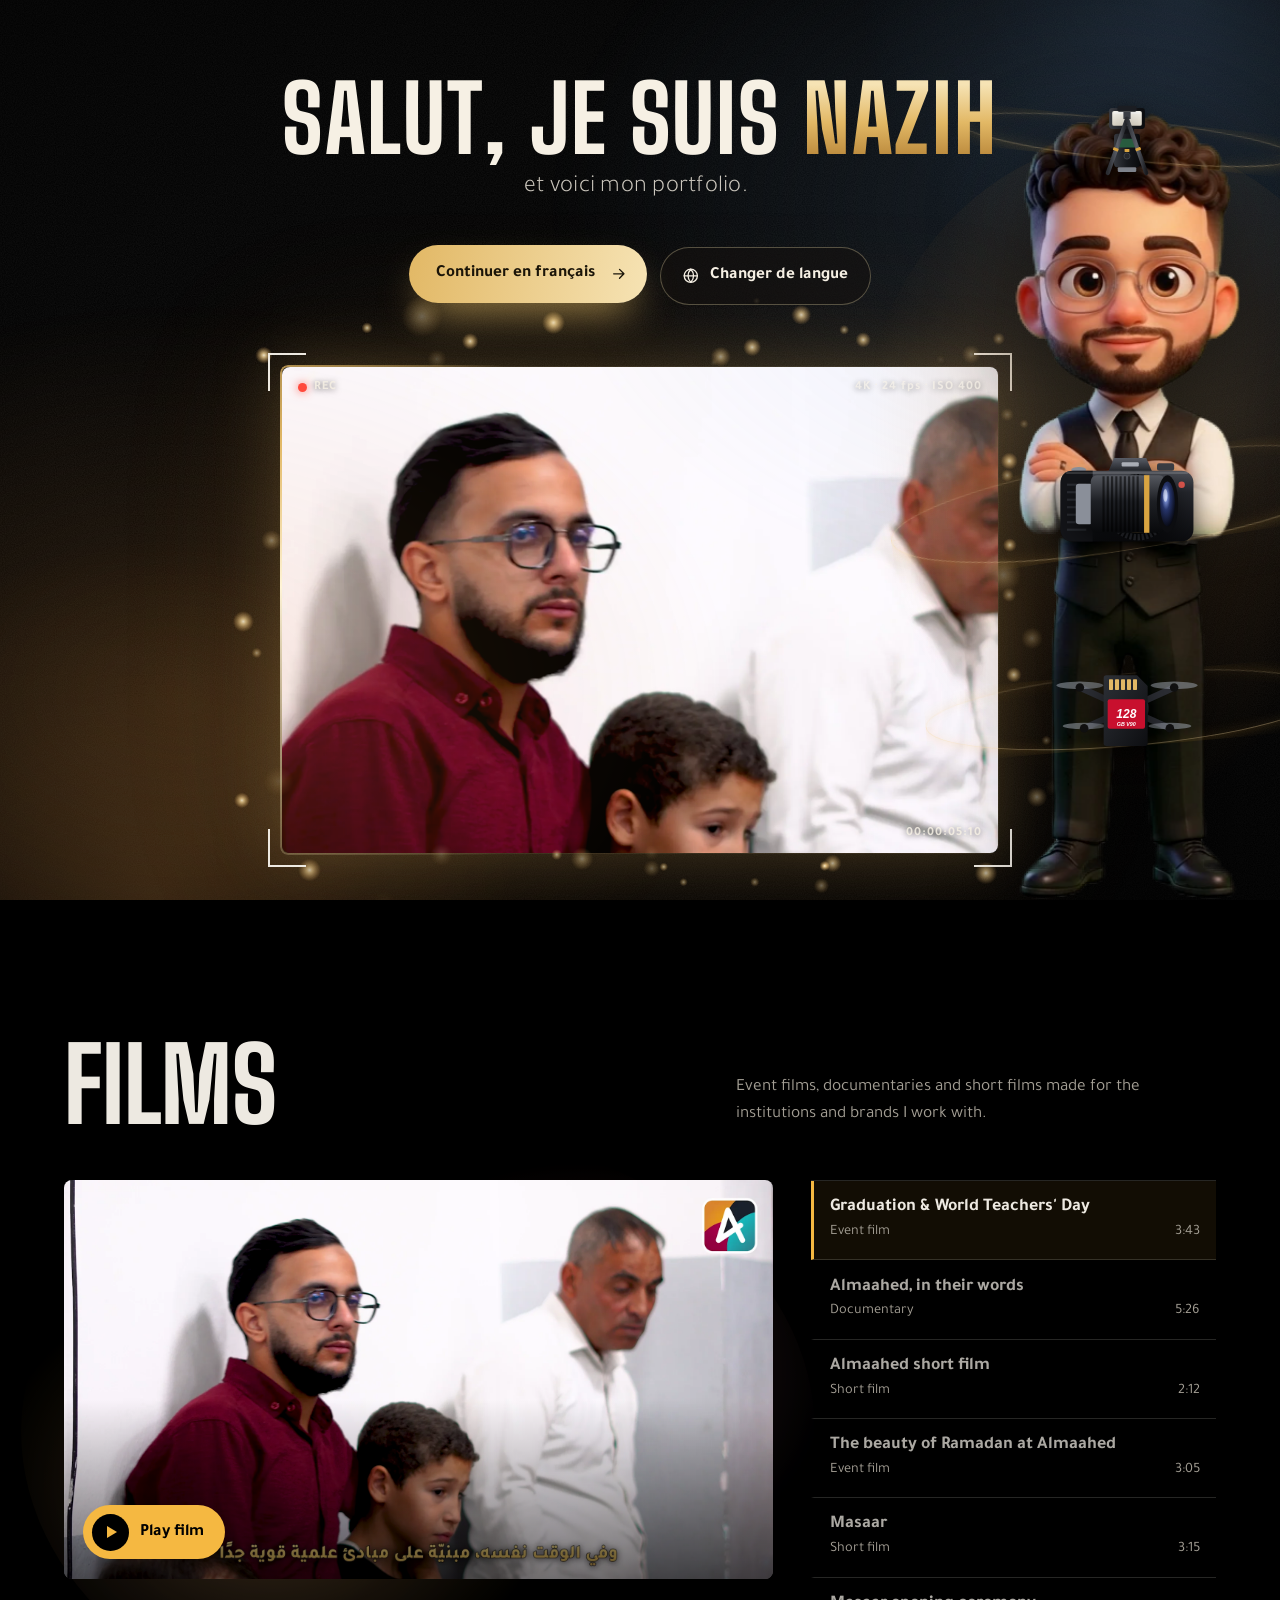
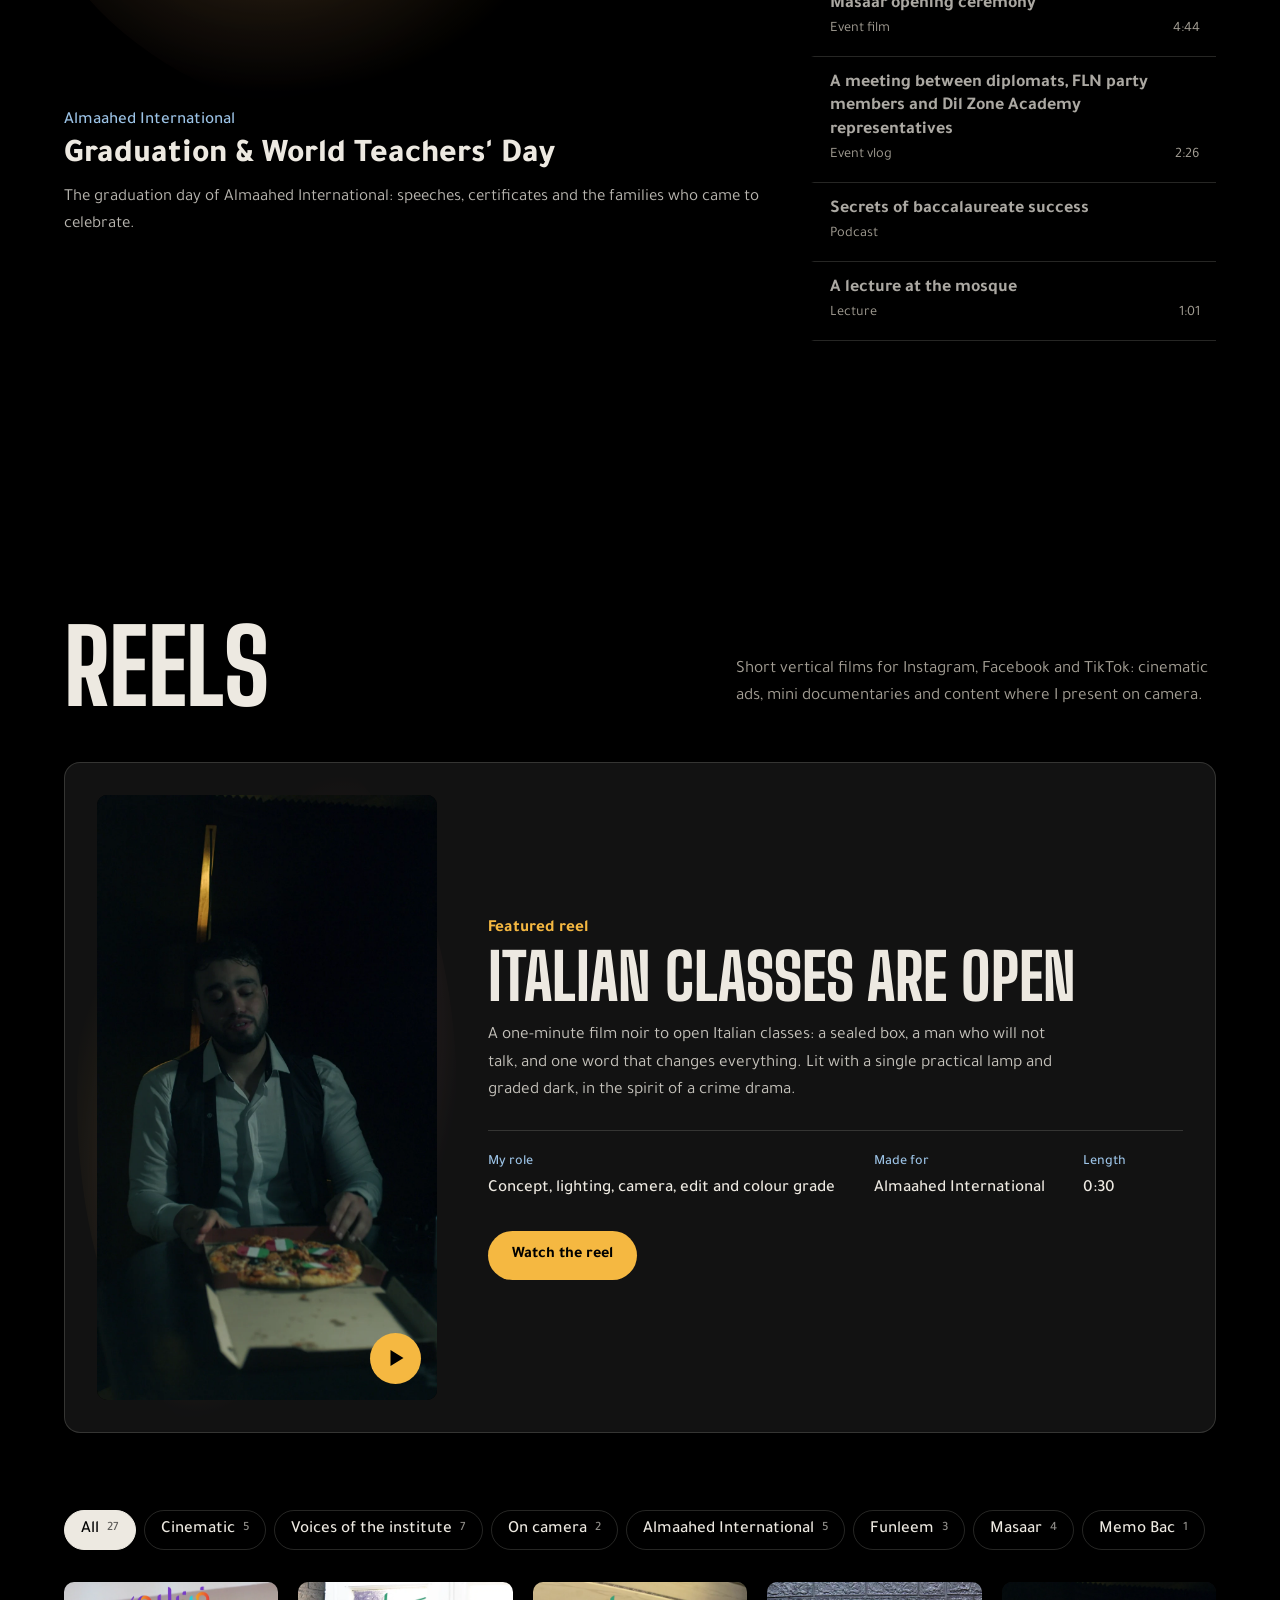
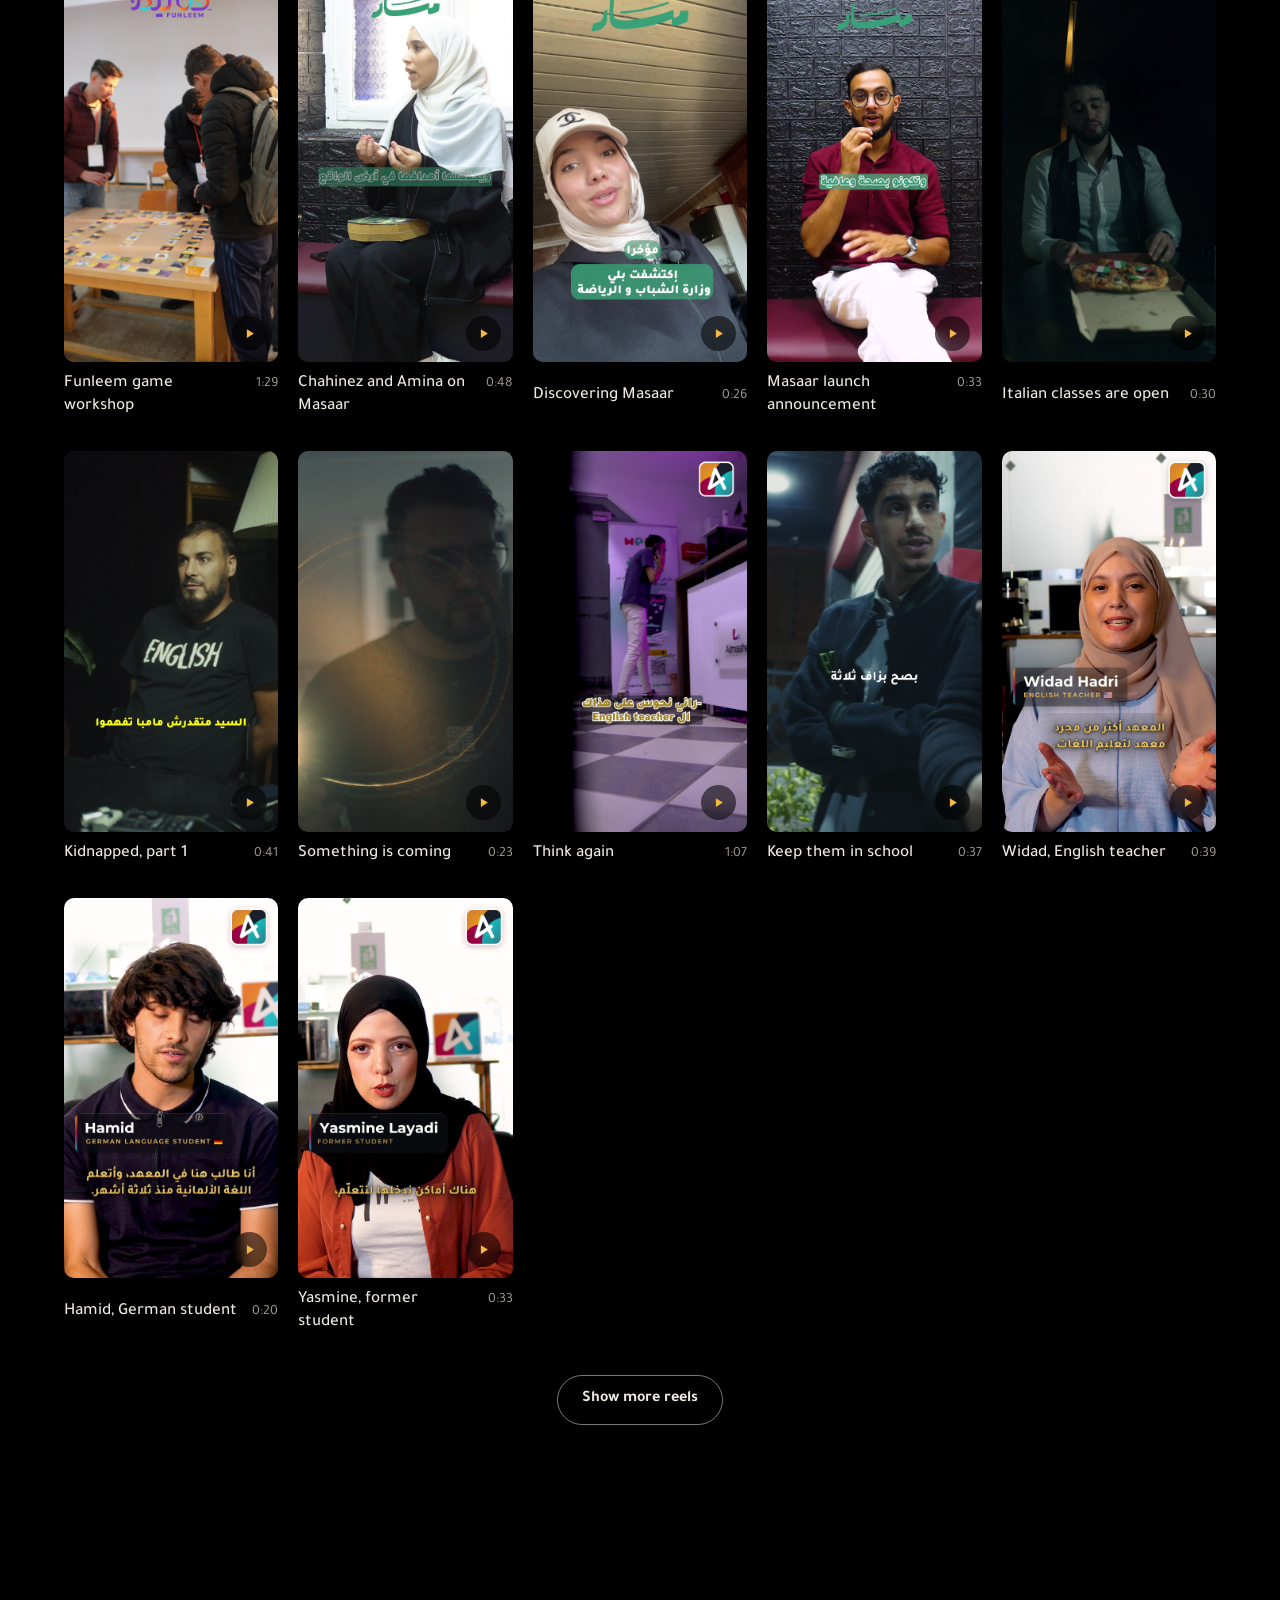
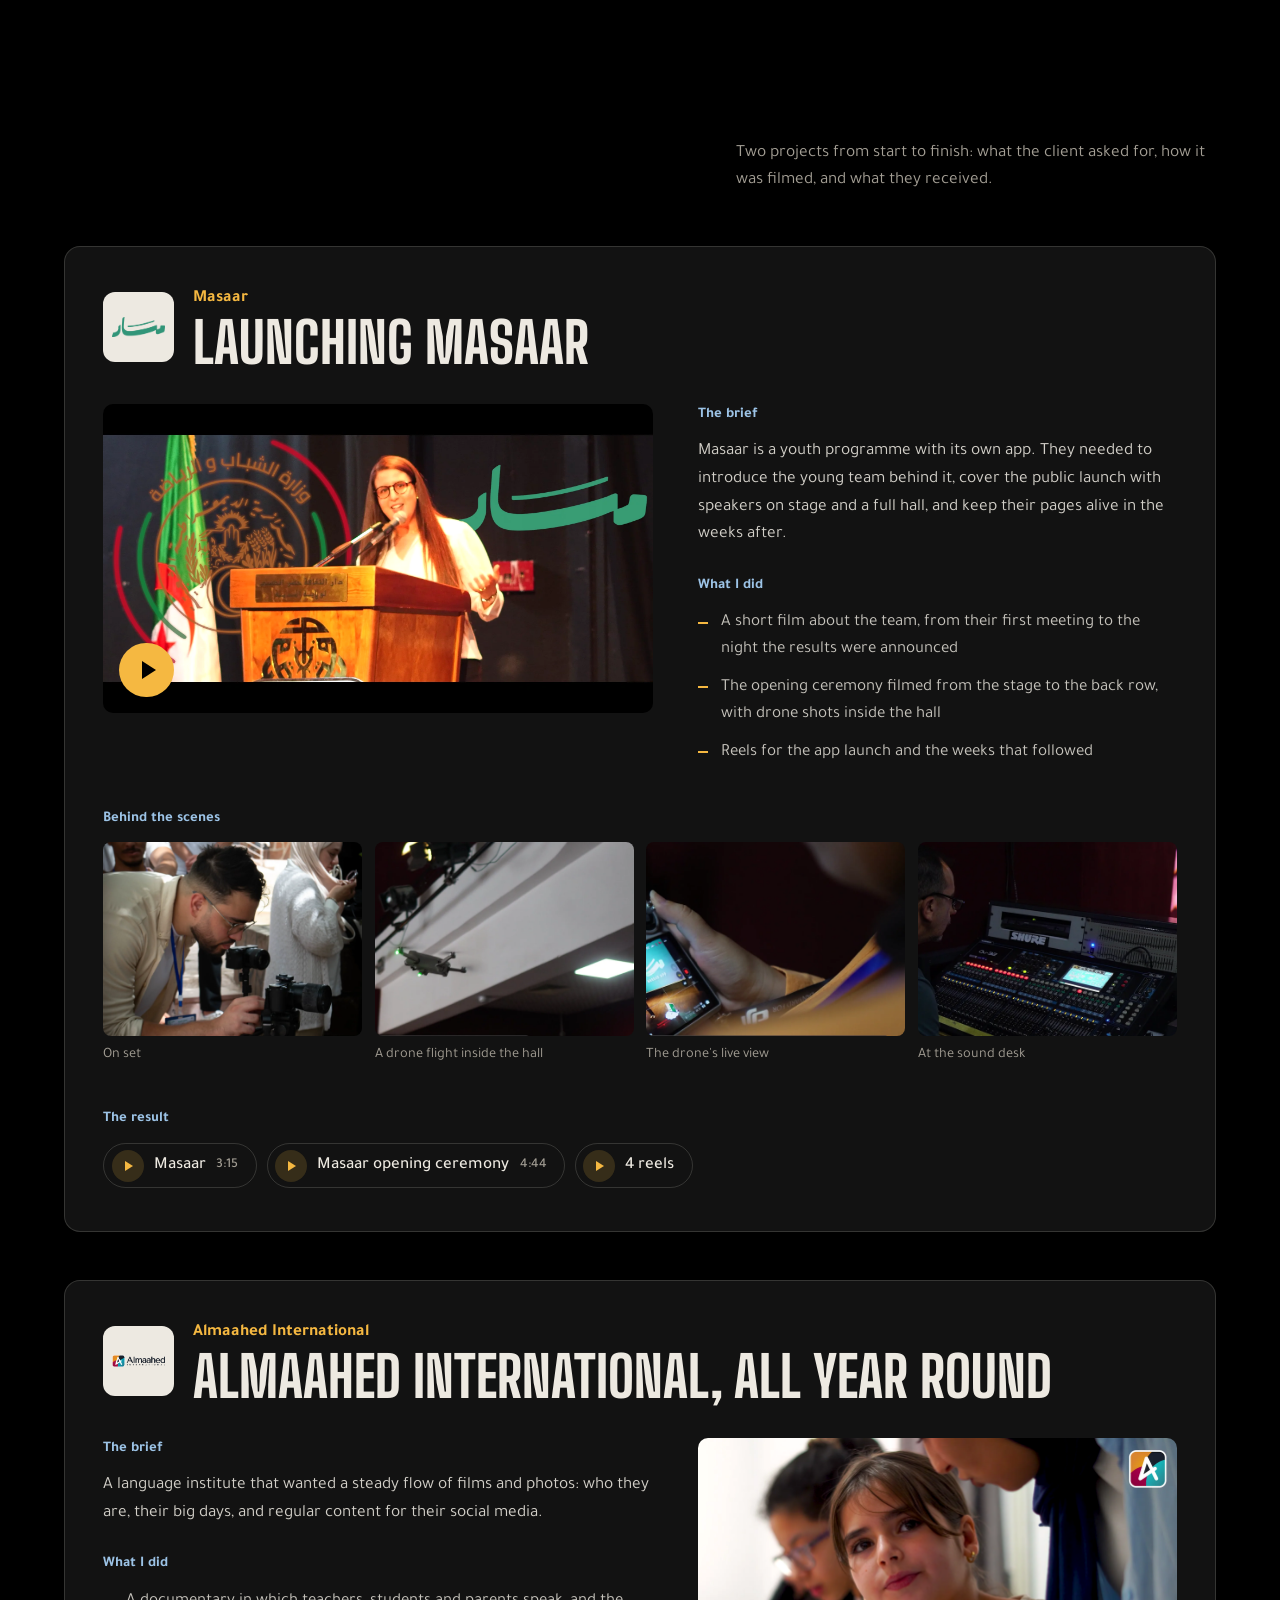
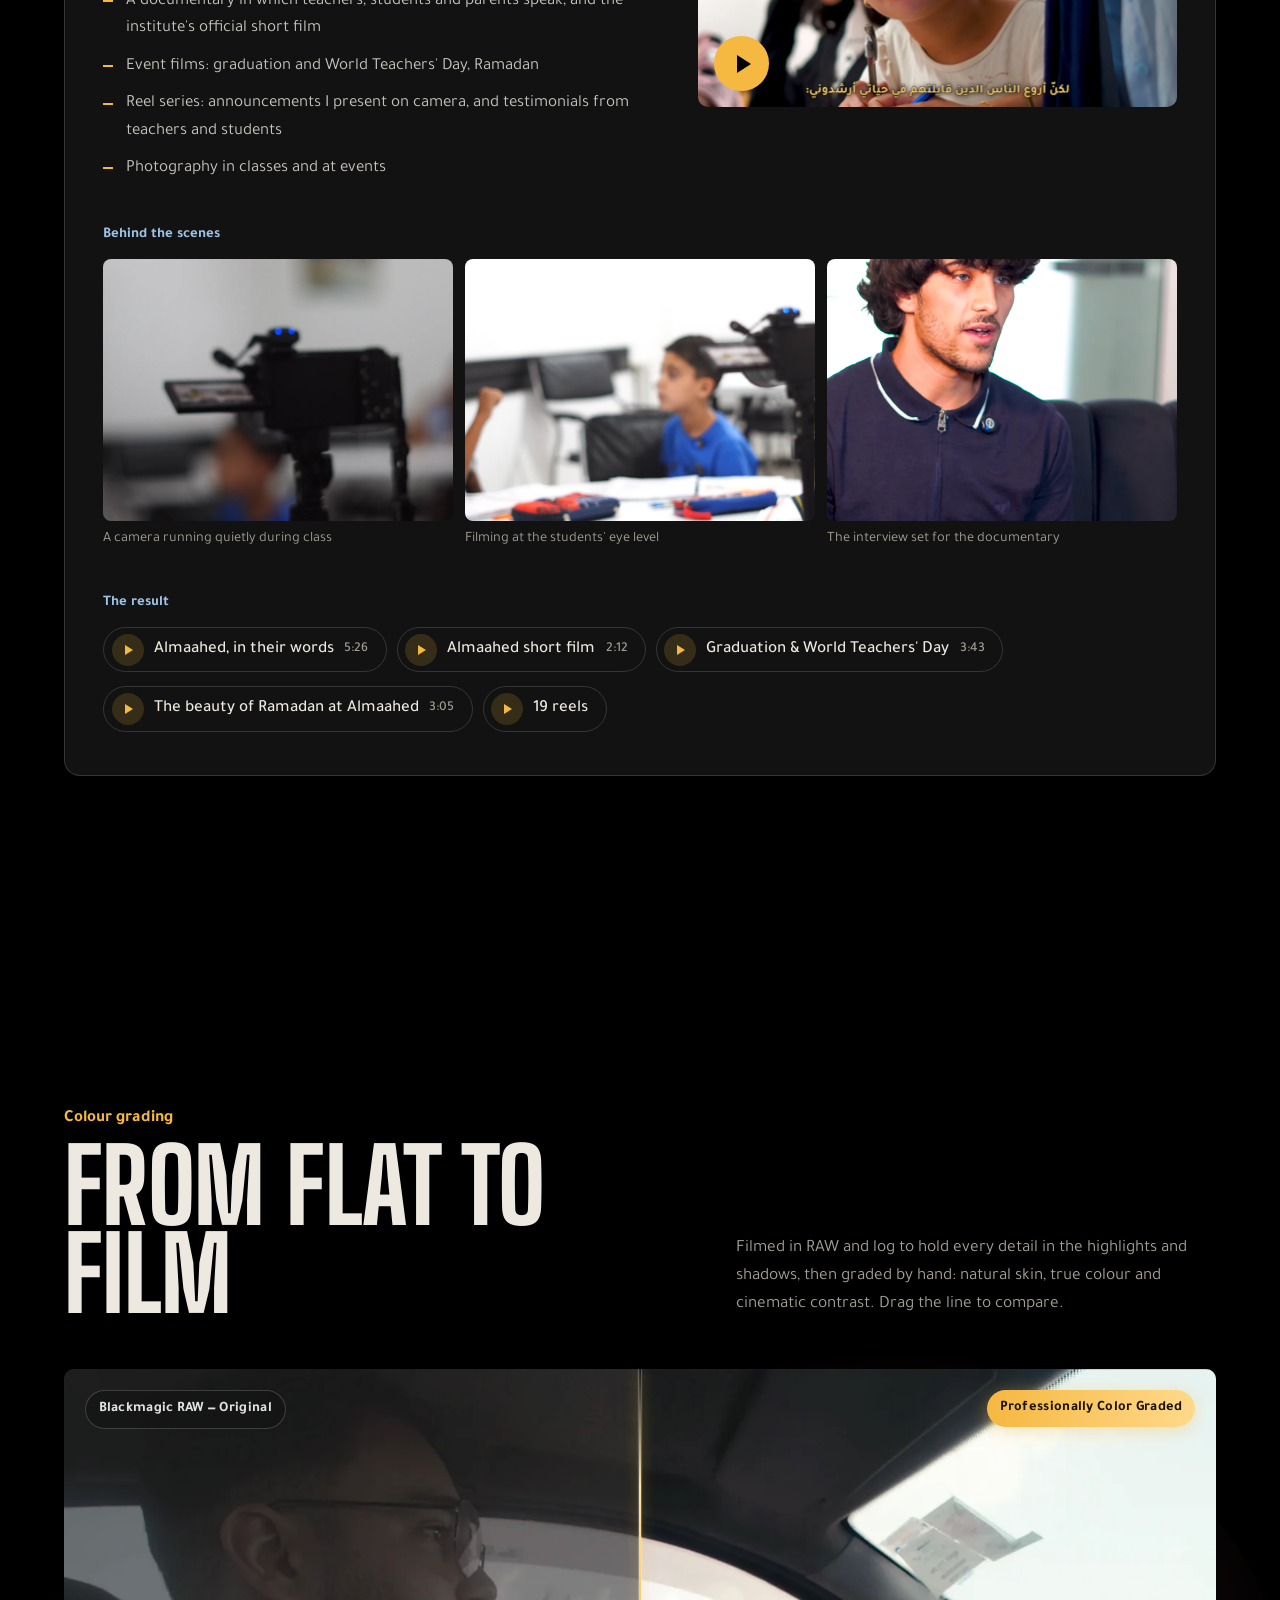
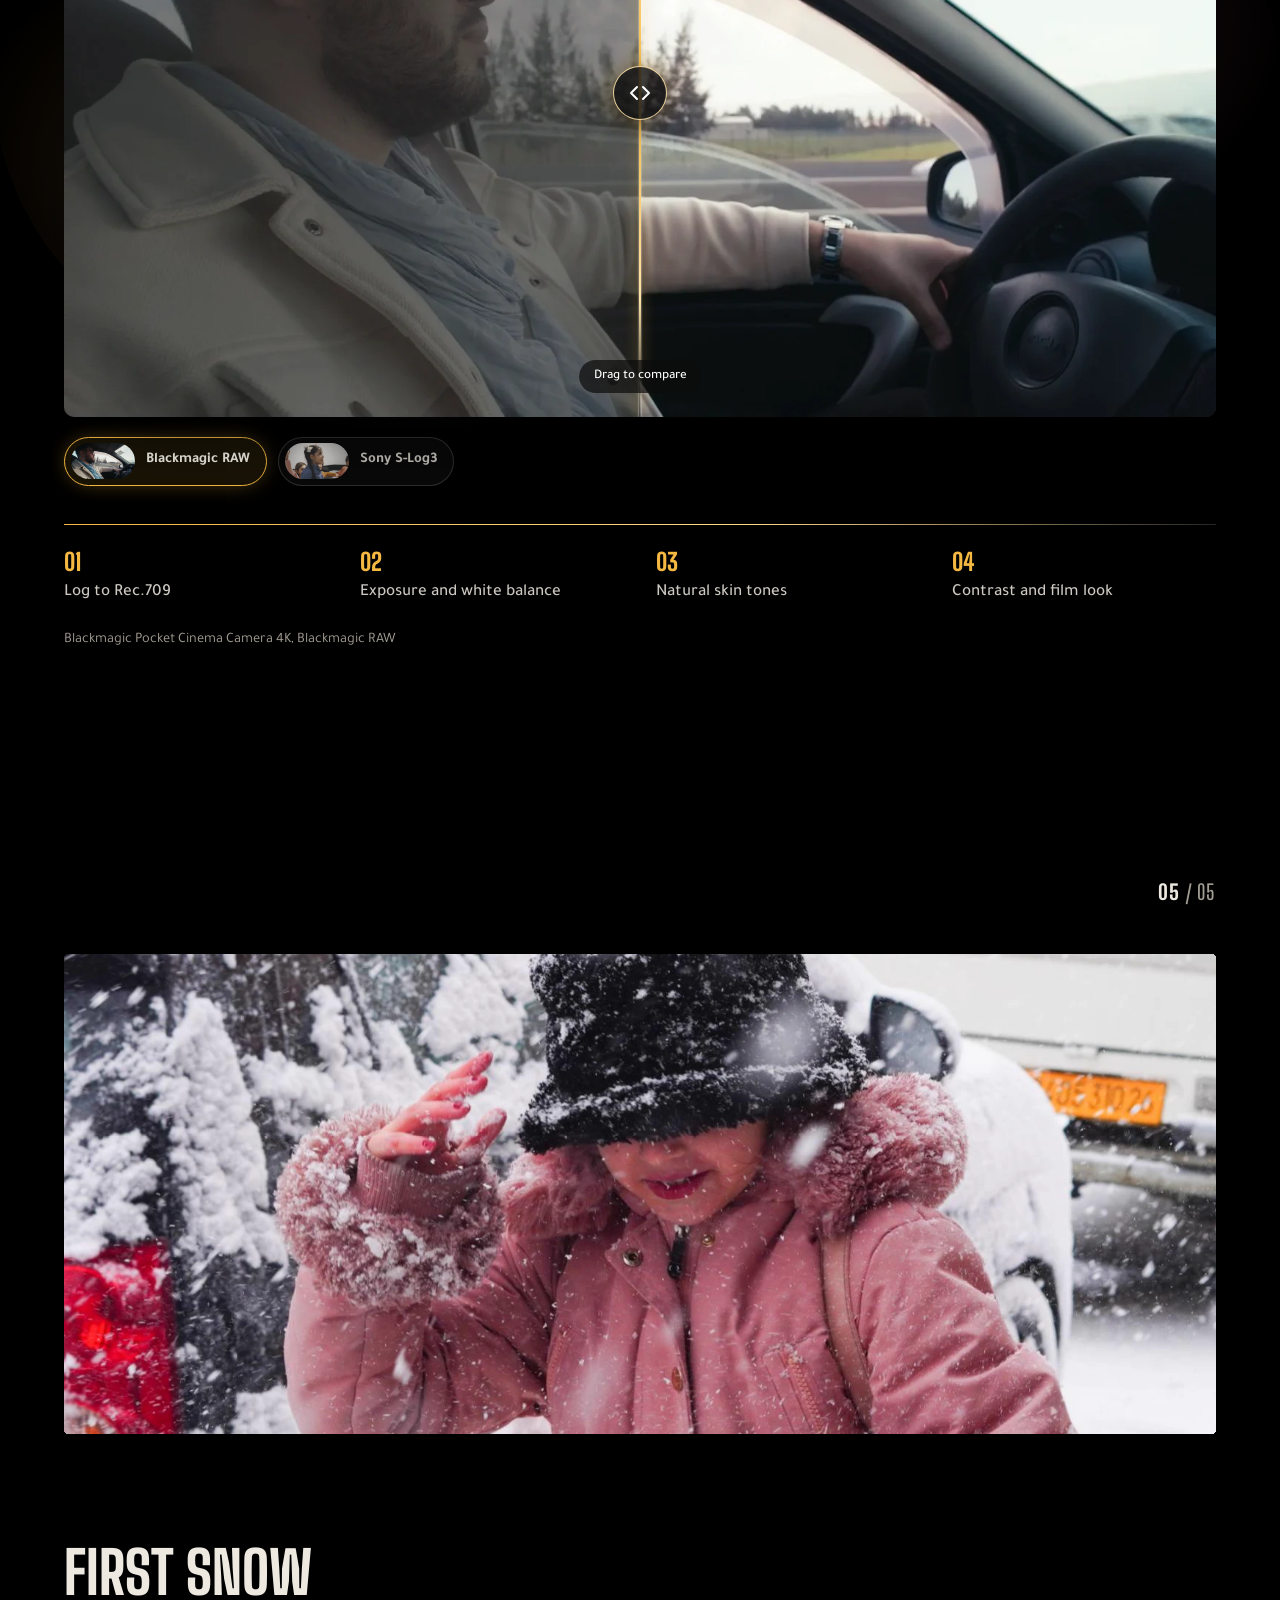
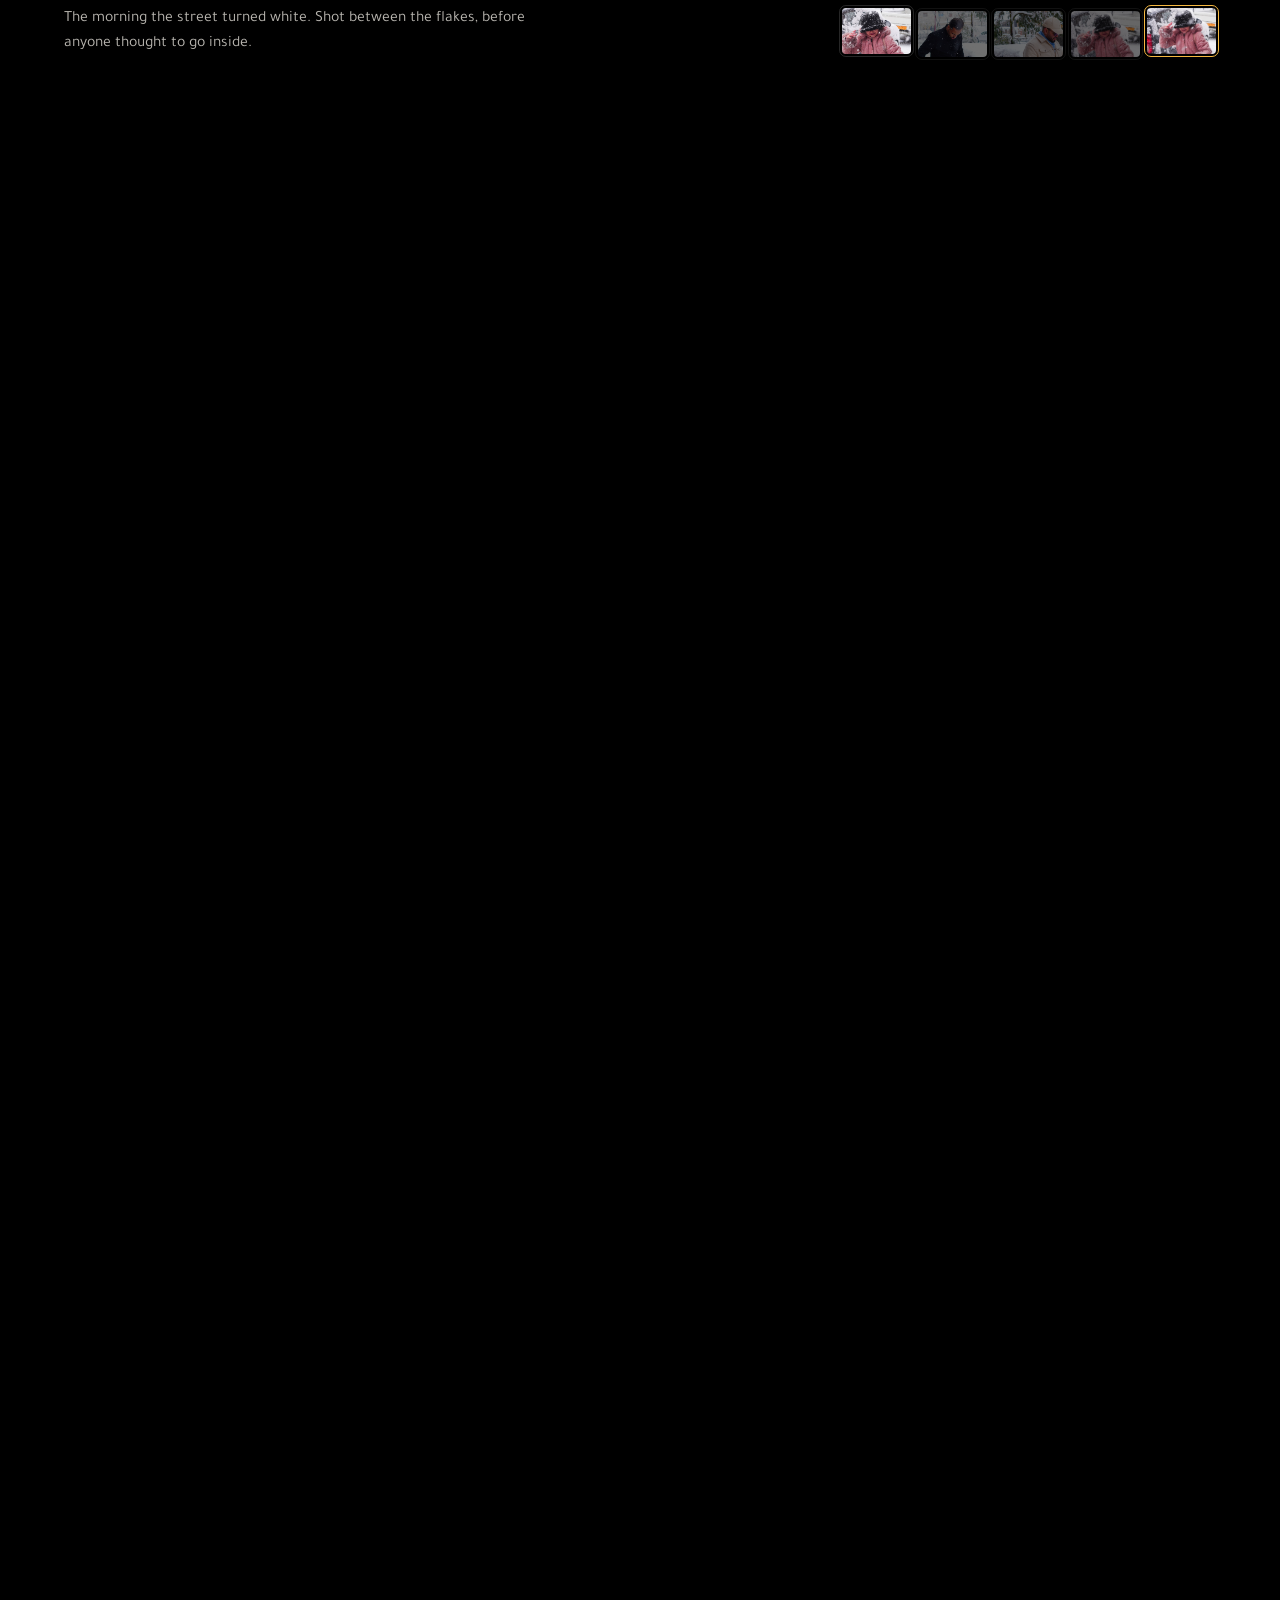
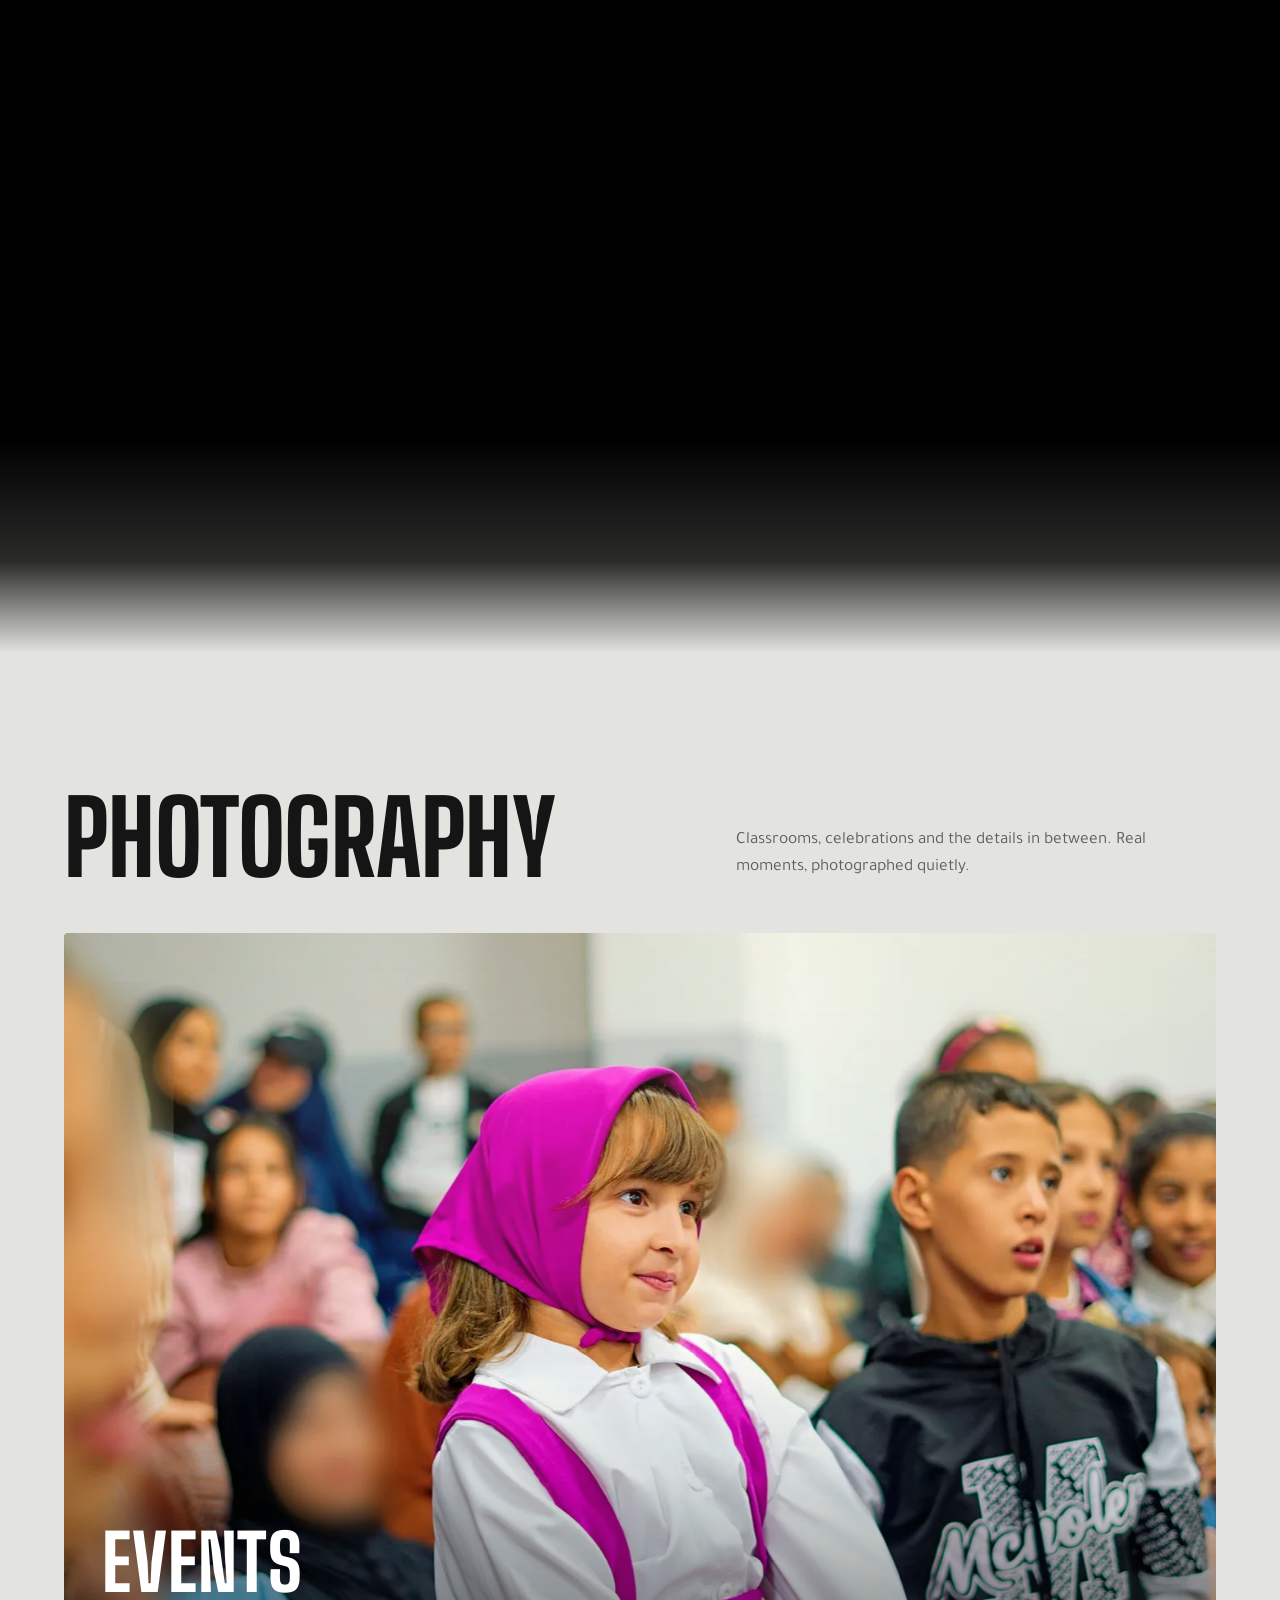
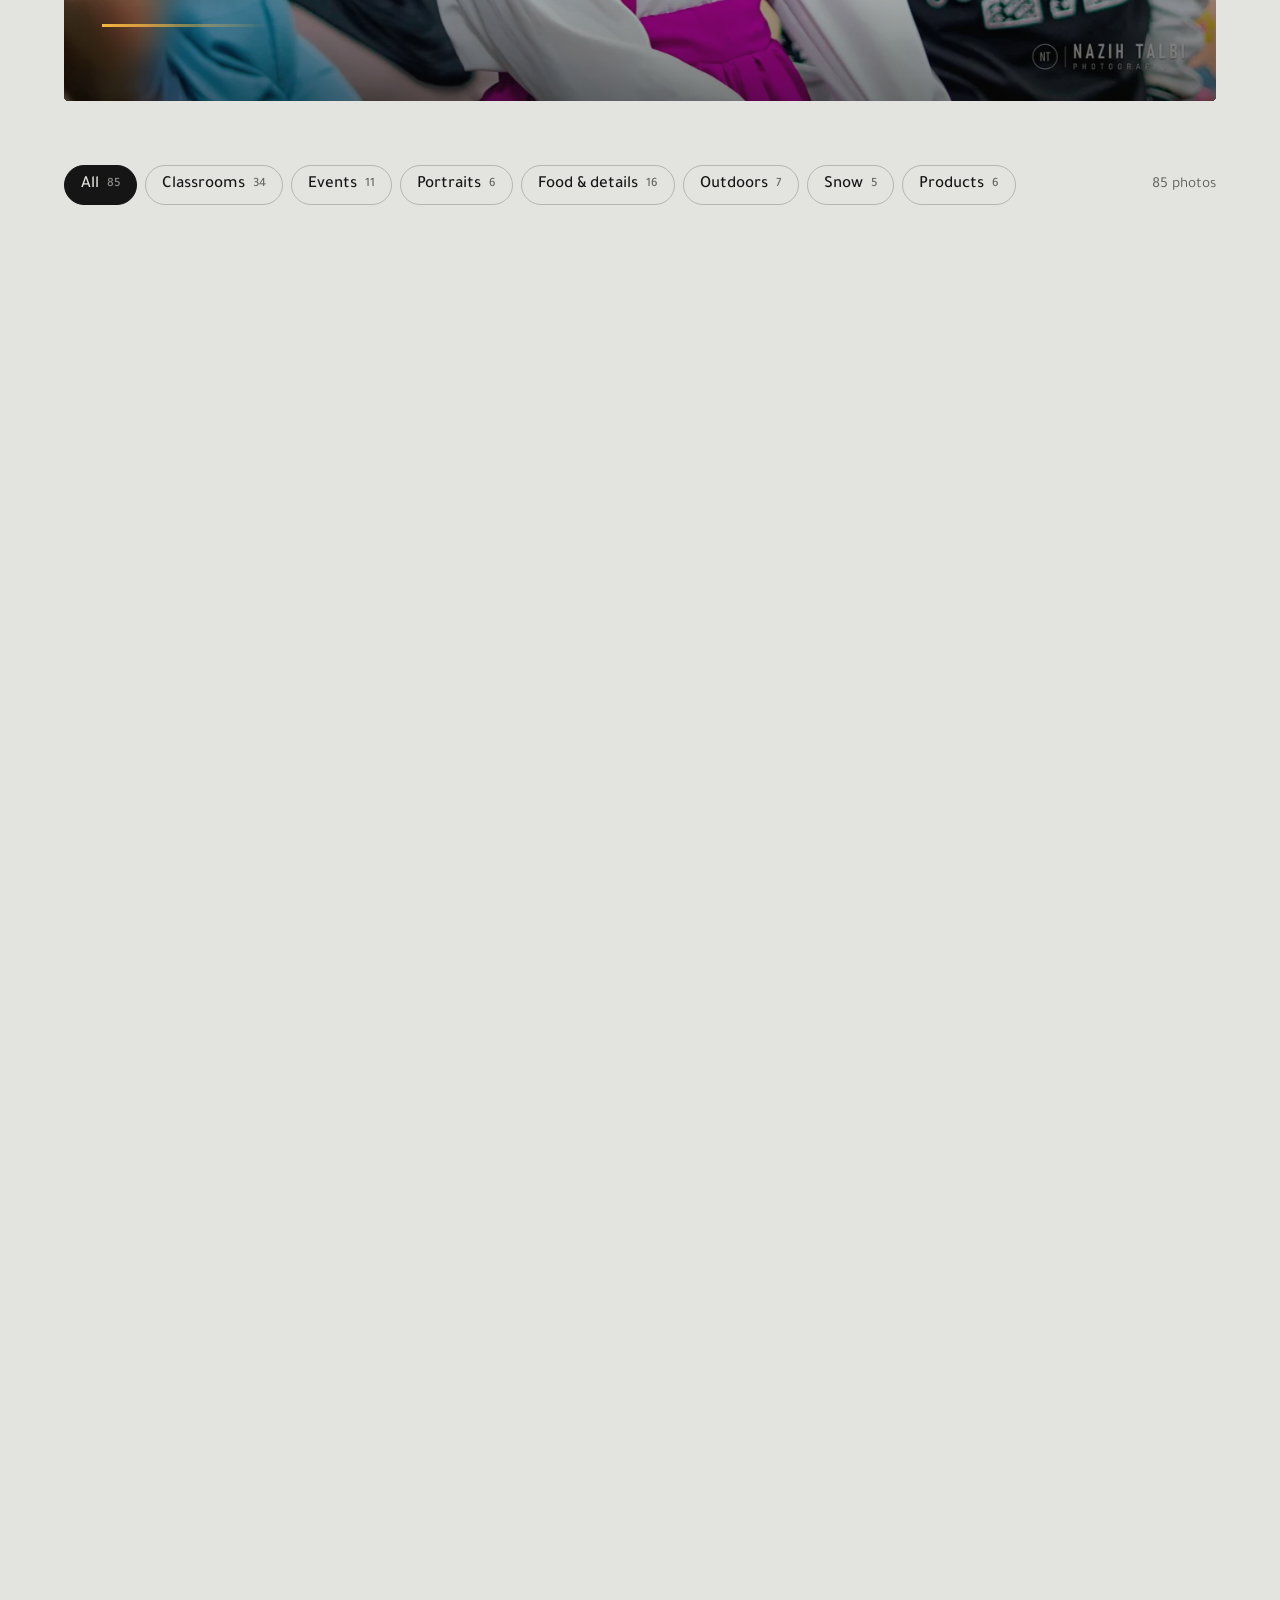
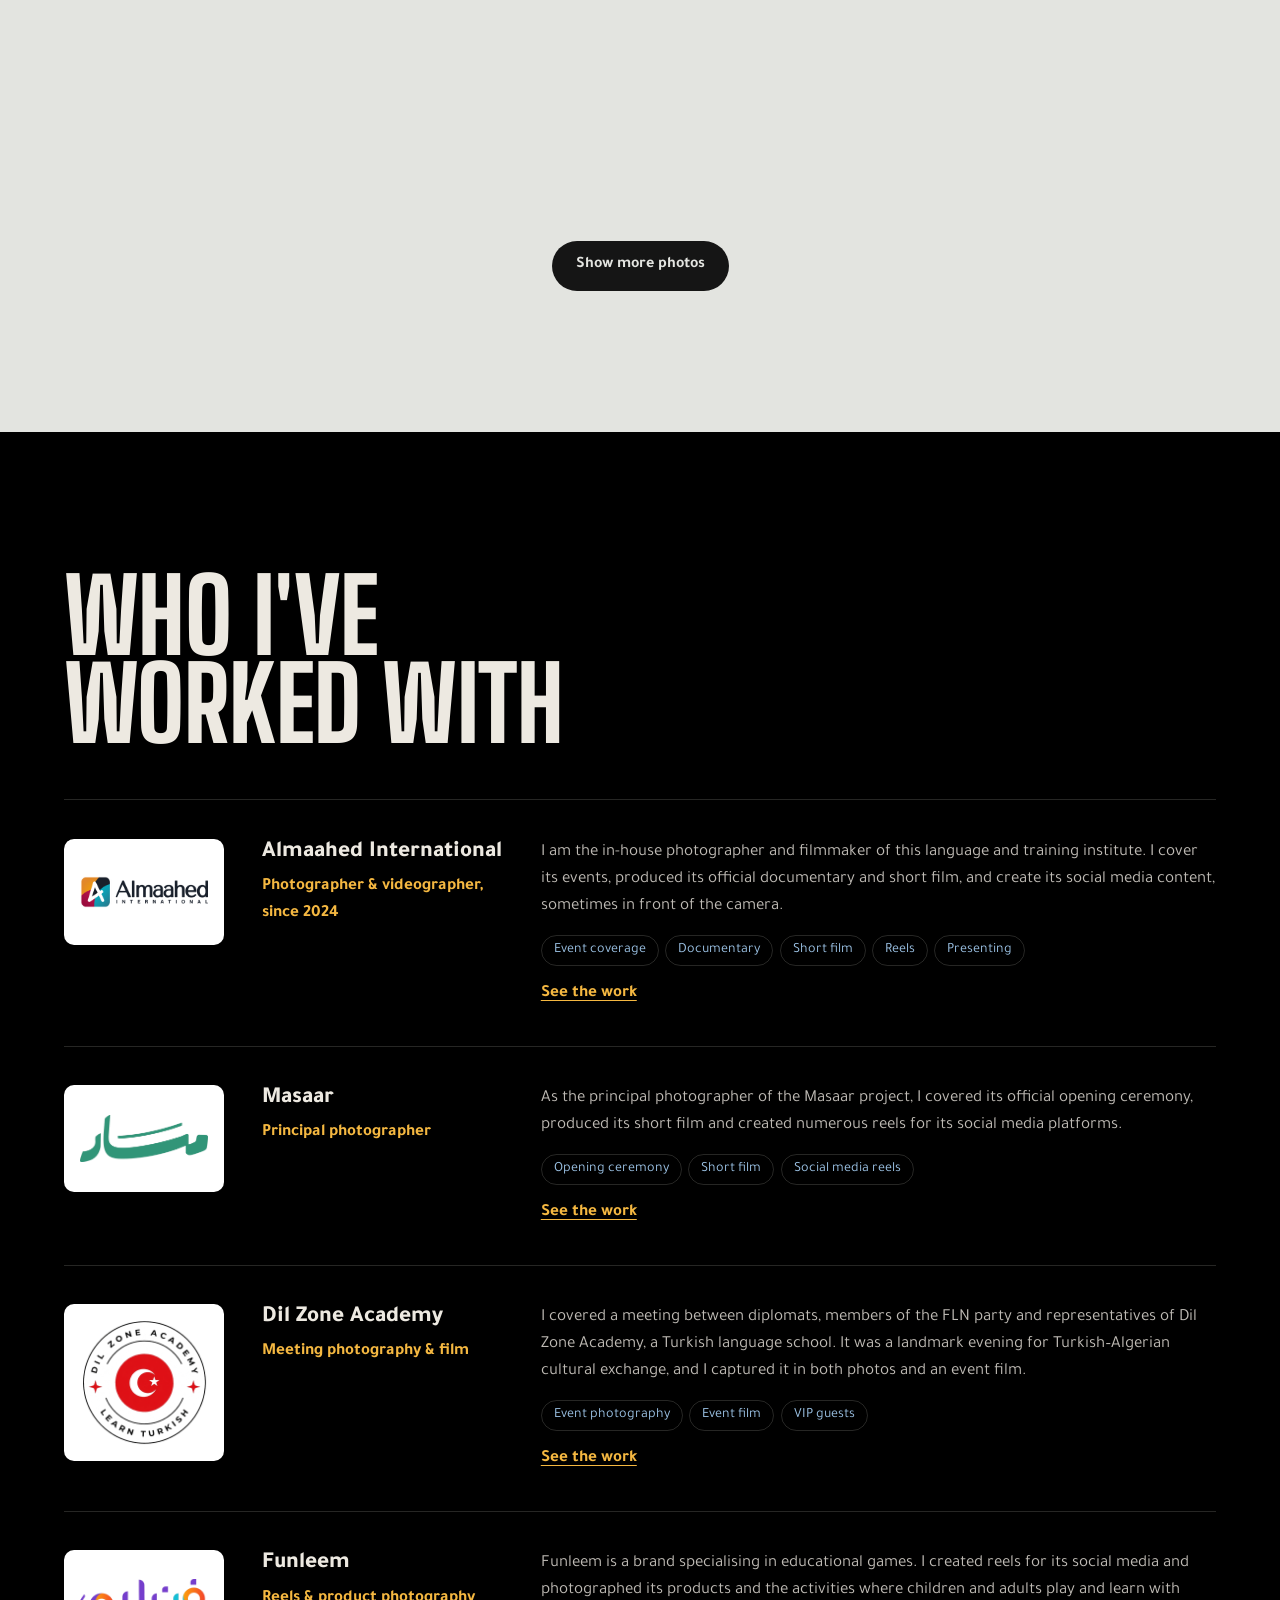
==== commit 038b463a: "Welcome: after picking a language the greeting stays in it (the mouse leaving the cards no longer br" ====
--- a/index.html
+++ b/index.html
@@ -390,7 +390,7 @@
 <script src="assets/js/videos-data.js?v=1fcb27cf"></script>
 <script src="assets/js/data.js?v=2699ceb3"></script>
 <script src="assets/js/smooth.js?v=4880941a"></script>
-<script src="assets/js/app.js?v=c819a488"></script>
+<script src="assets/js/app.js?v=a122e1fe"></script>
 <script src="assets/js/motion.js?v=be914971"></script>
 <script src="assets/js/grade.js?v=c0742179"></script>
 <script src="assets/js/buddy.js?v=86b51c42"></script>
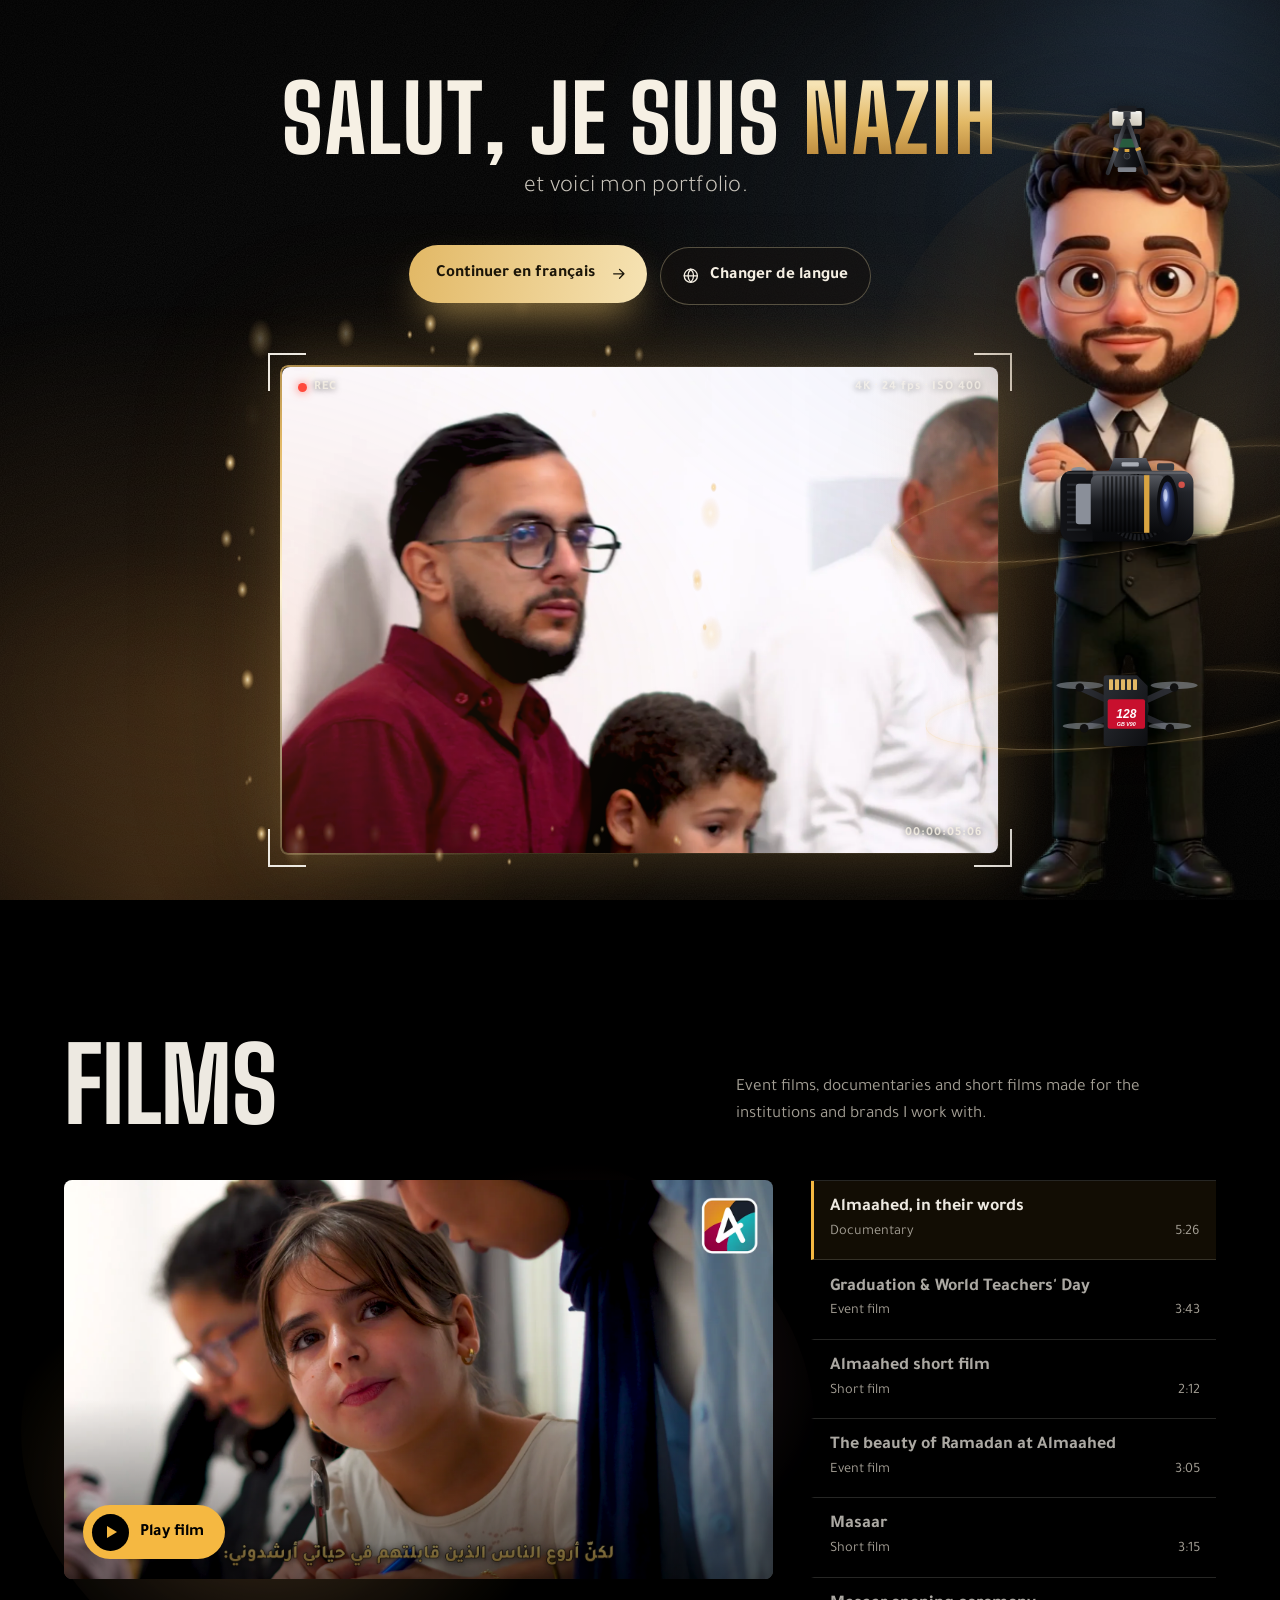
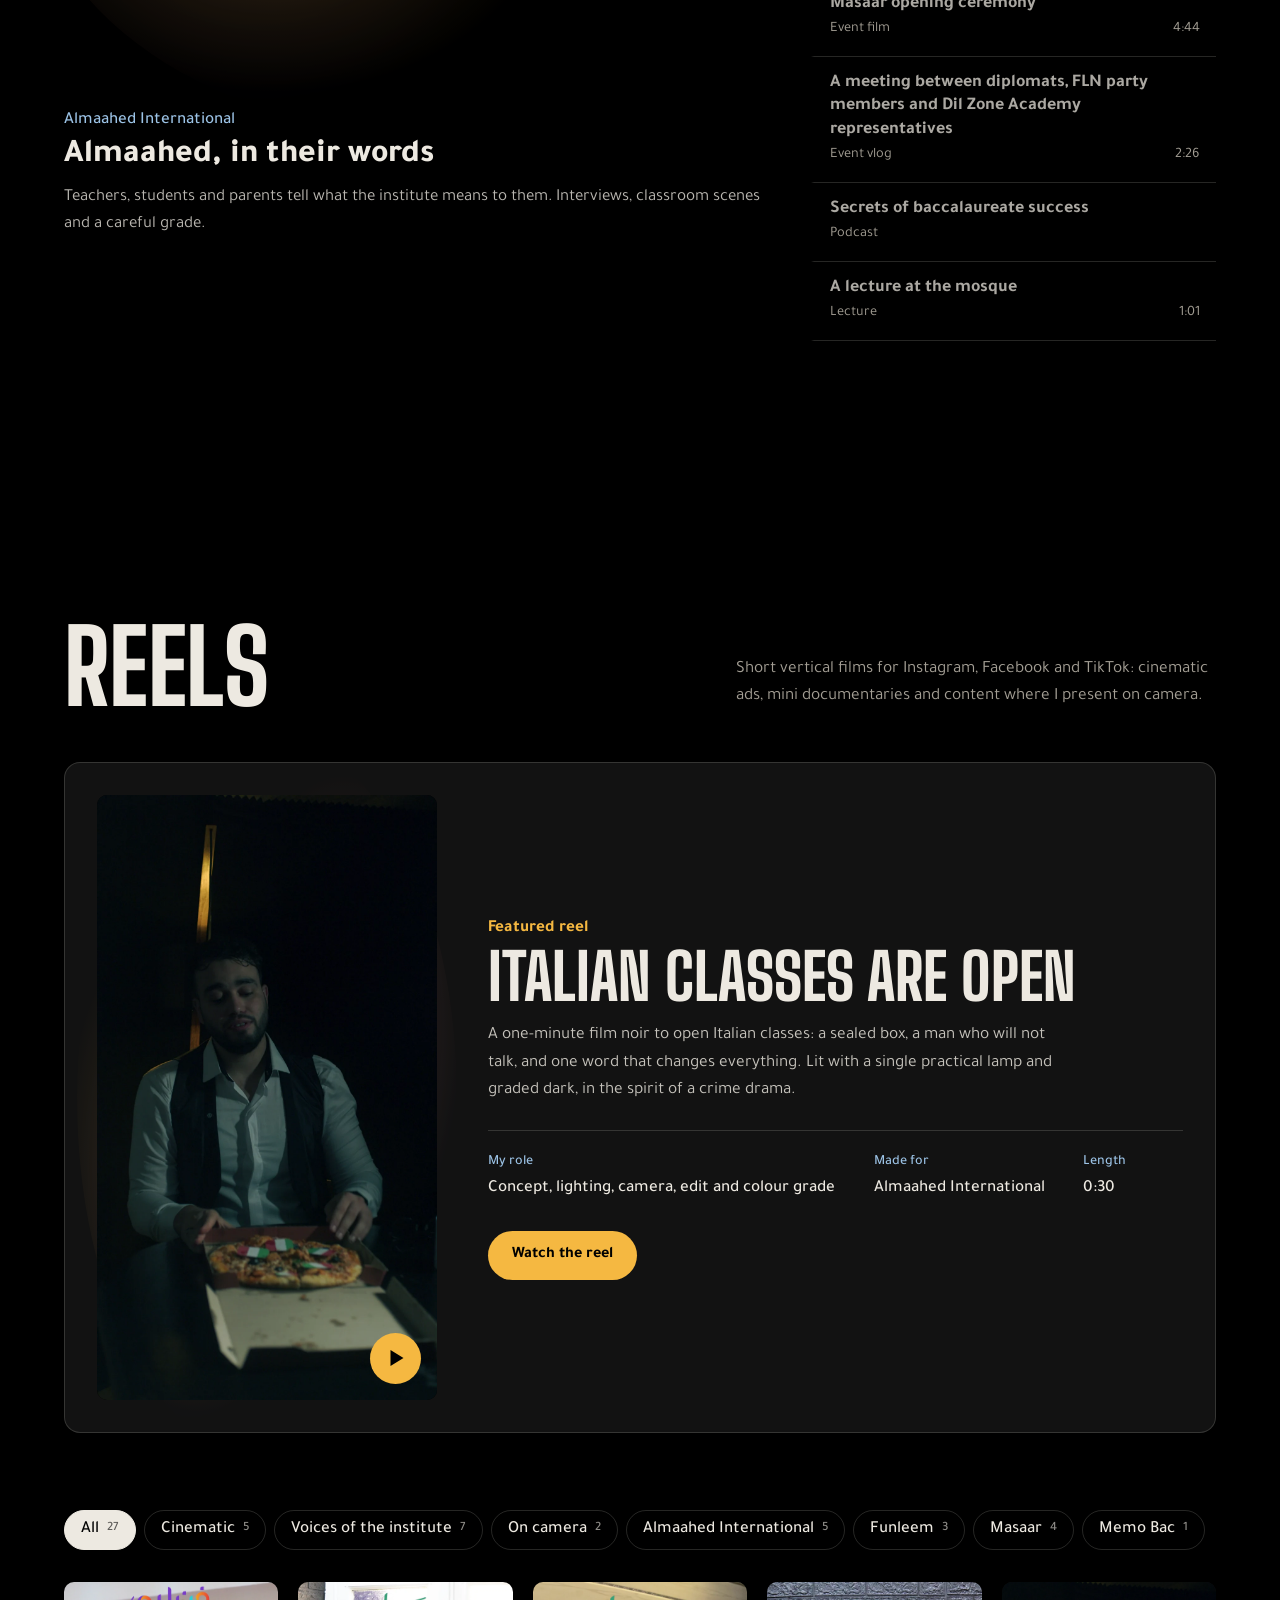
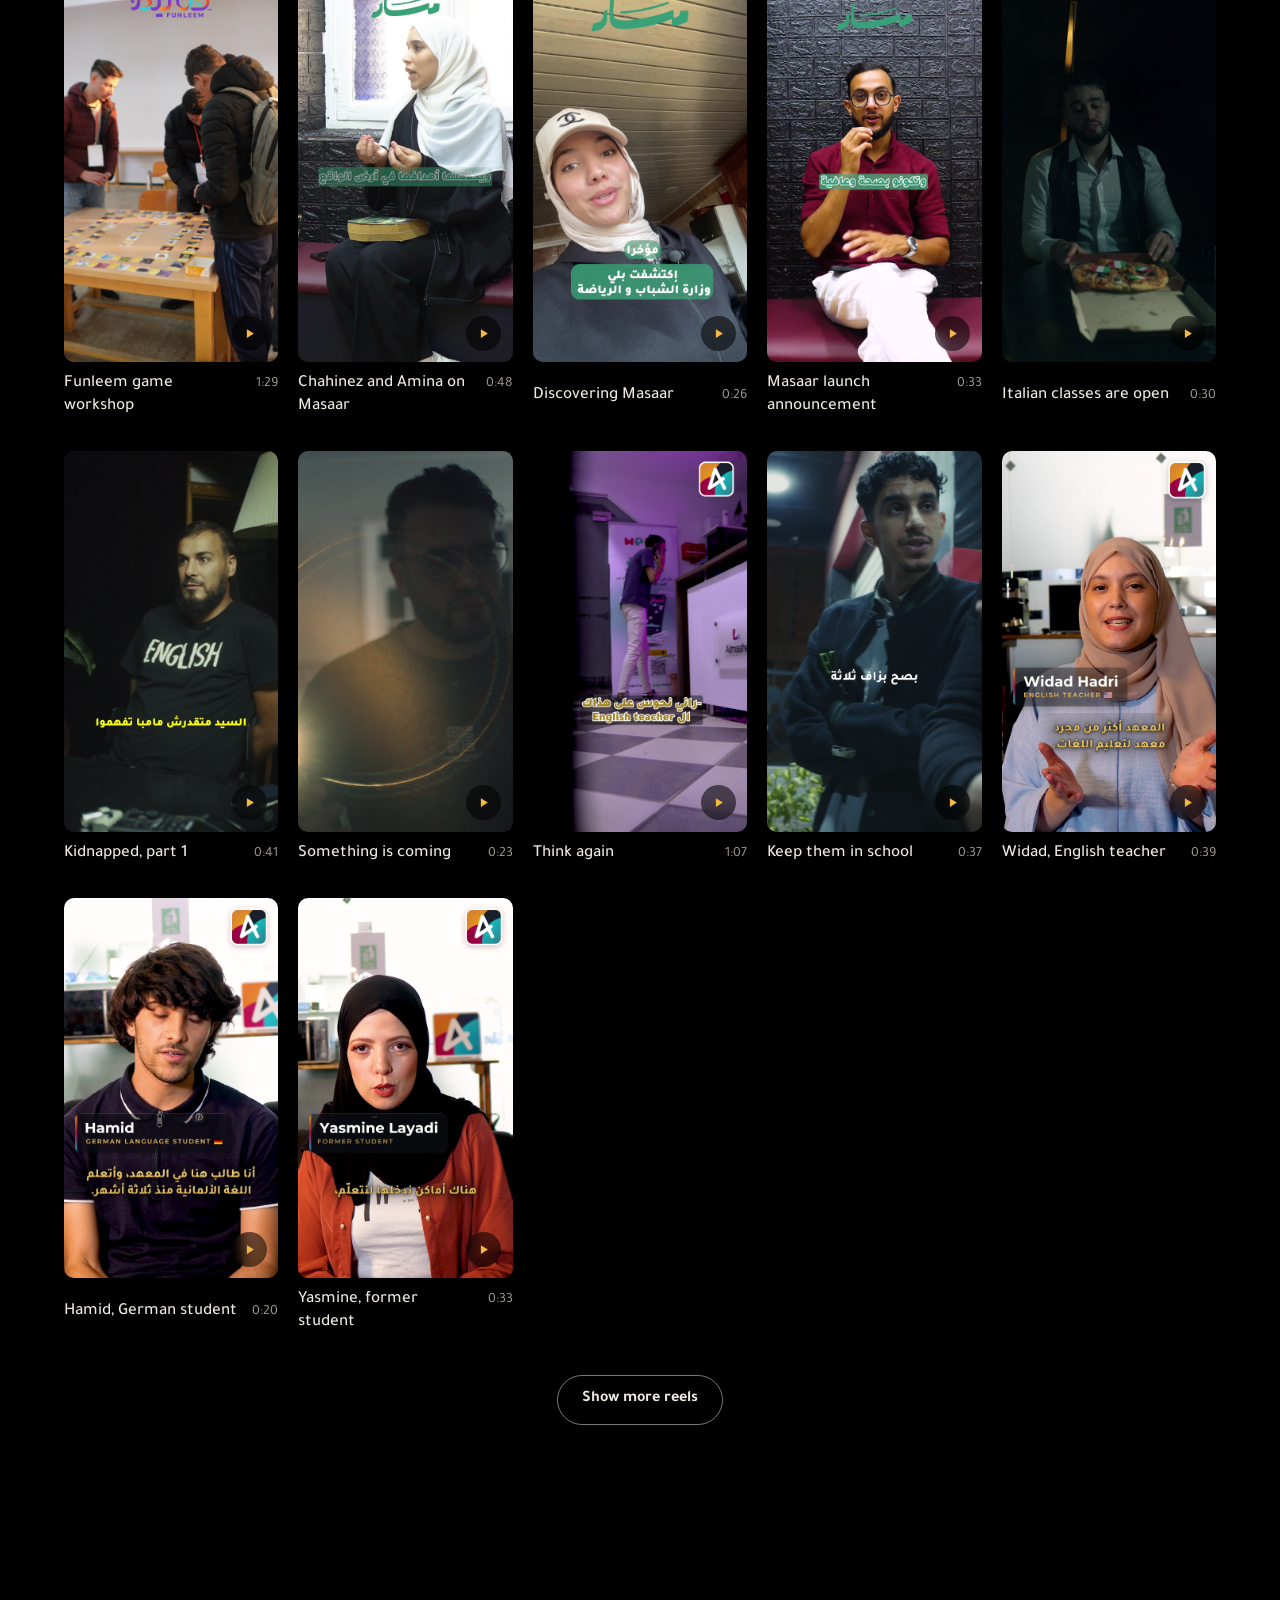
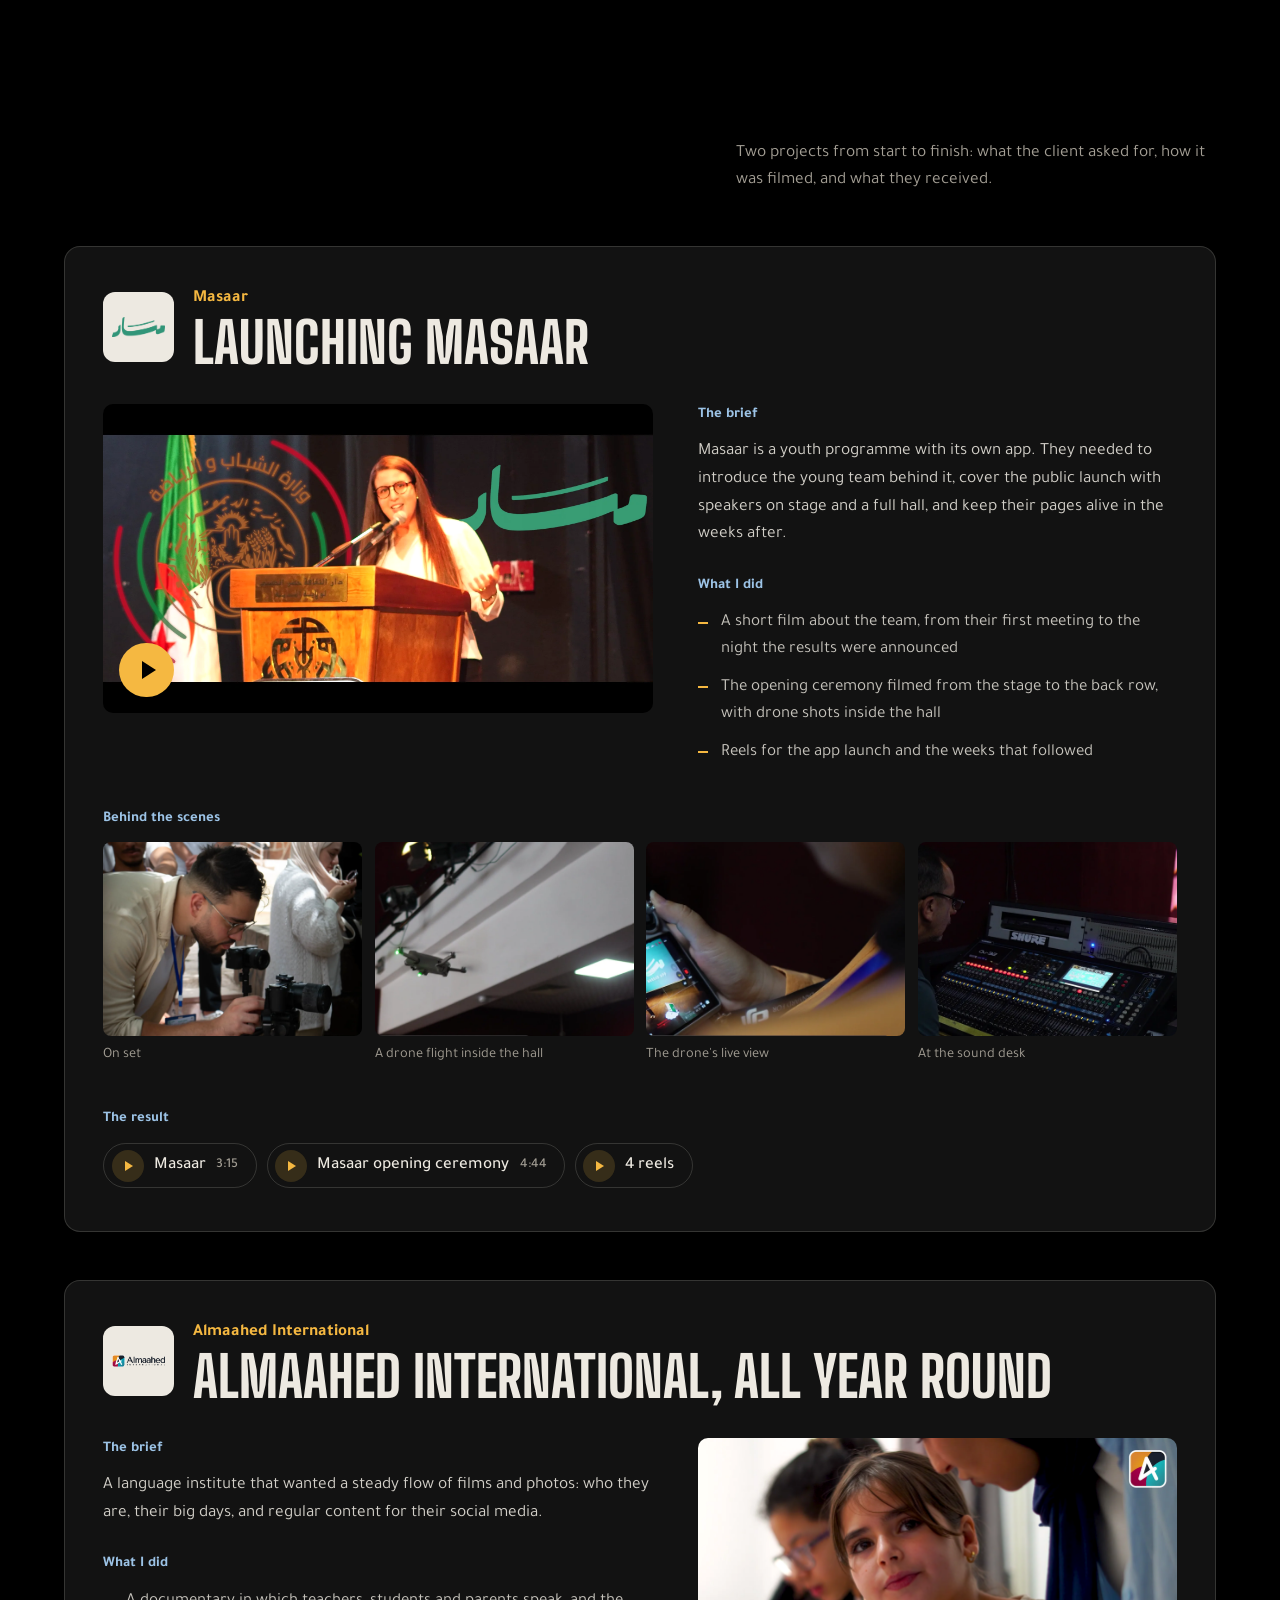
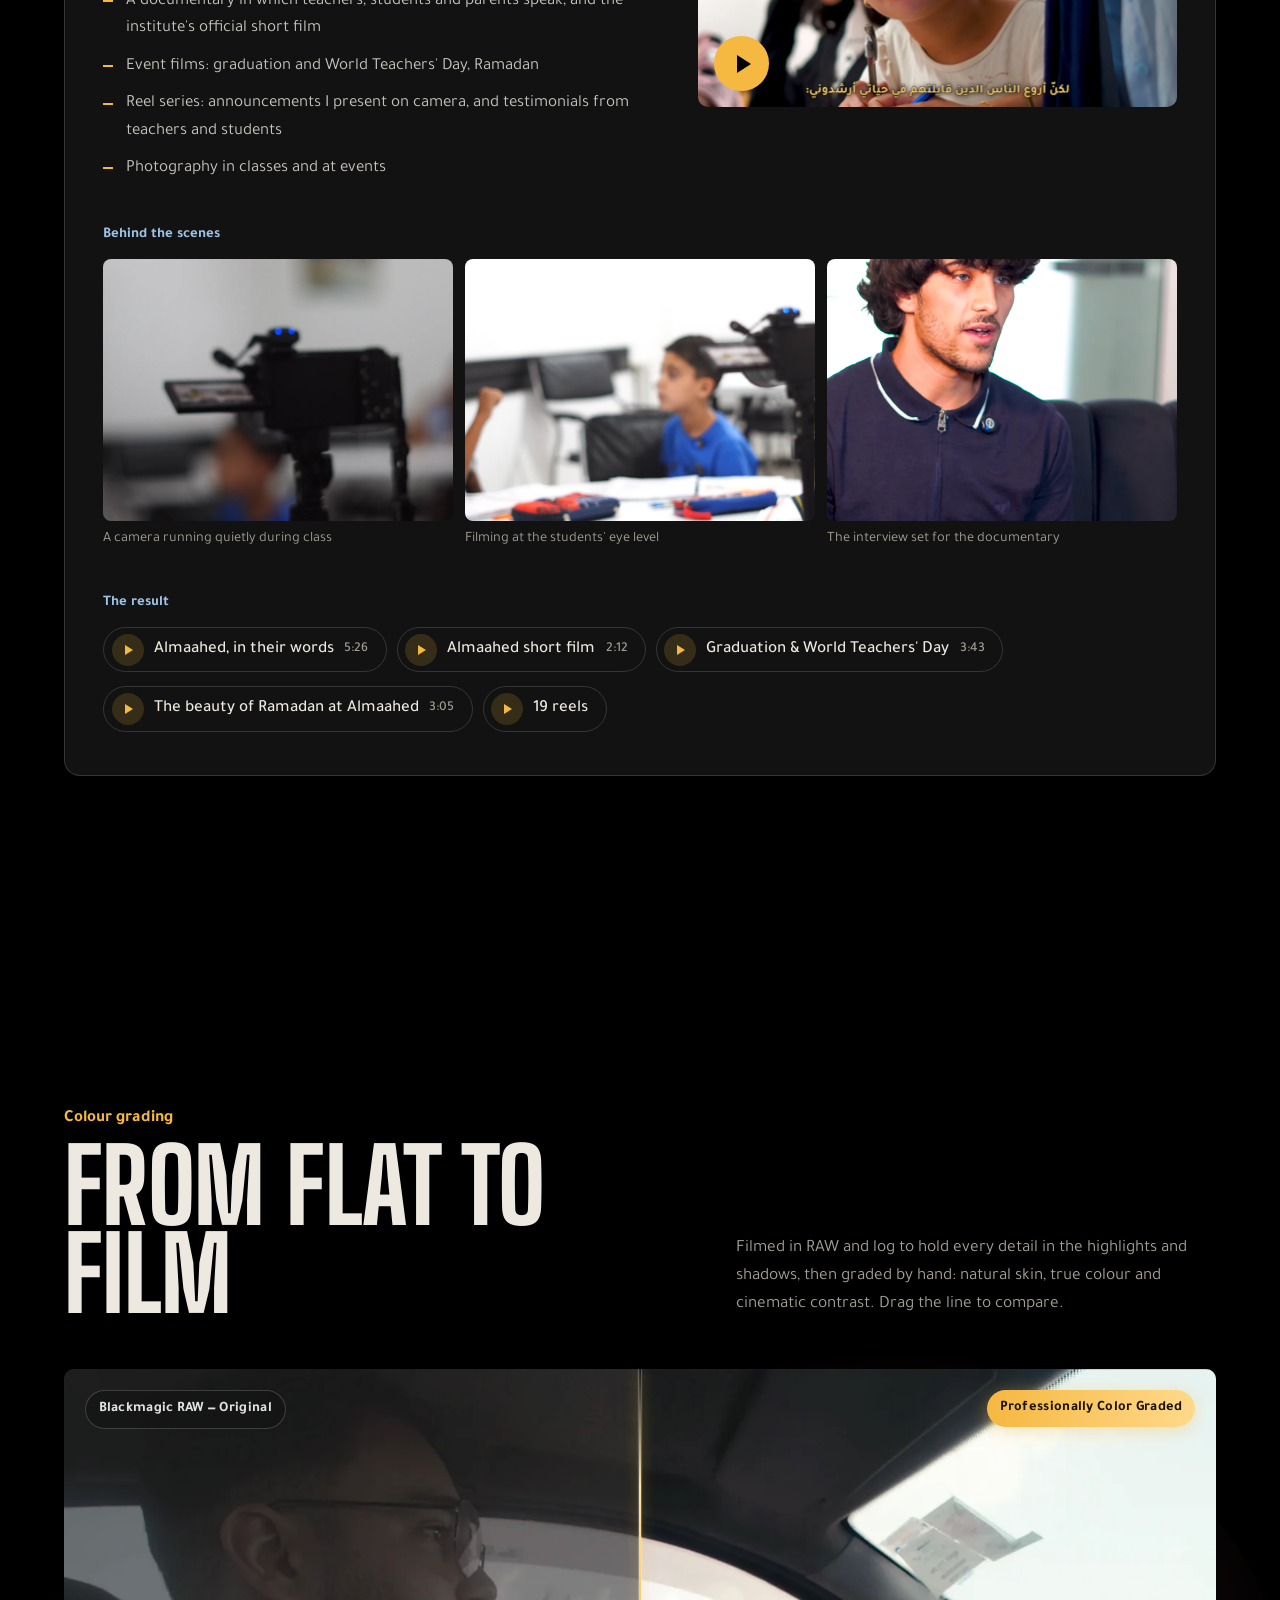
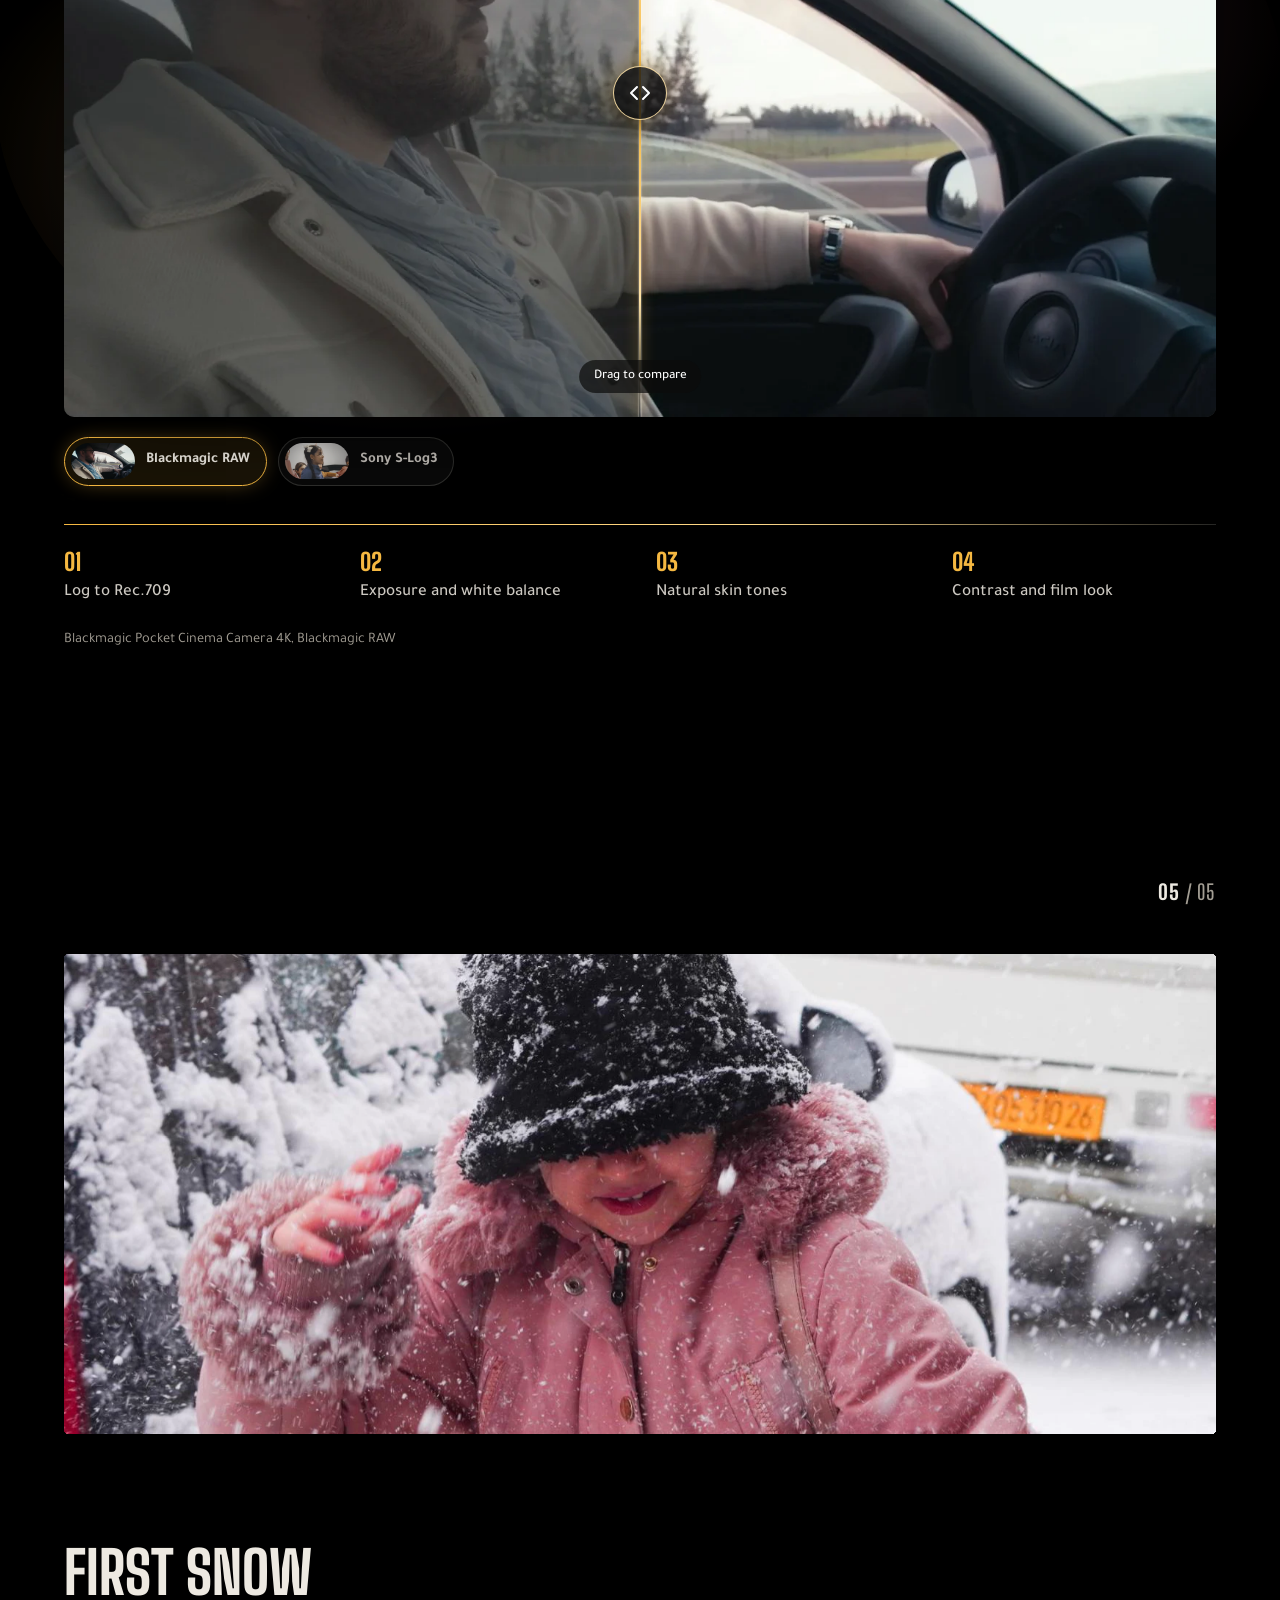
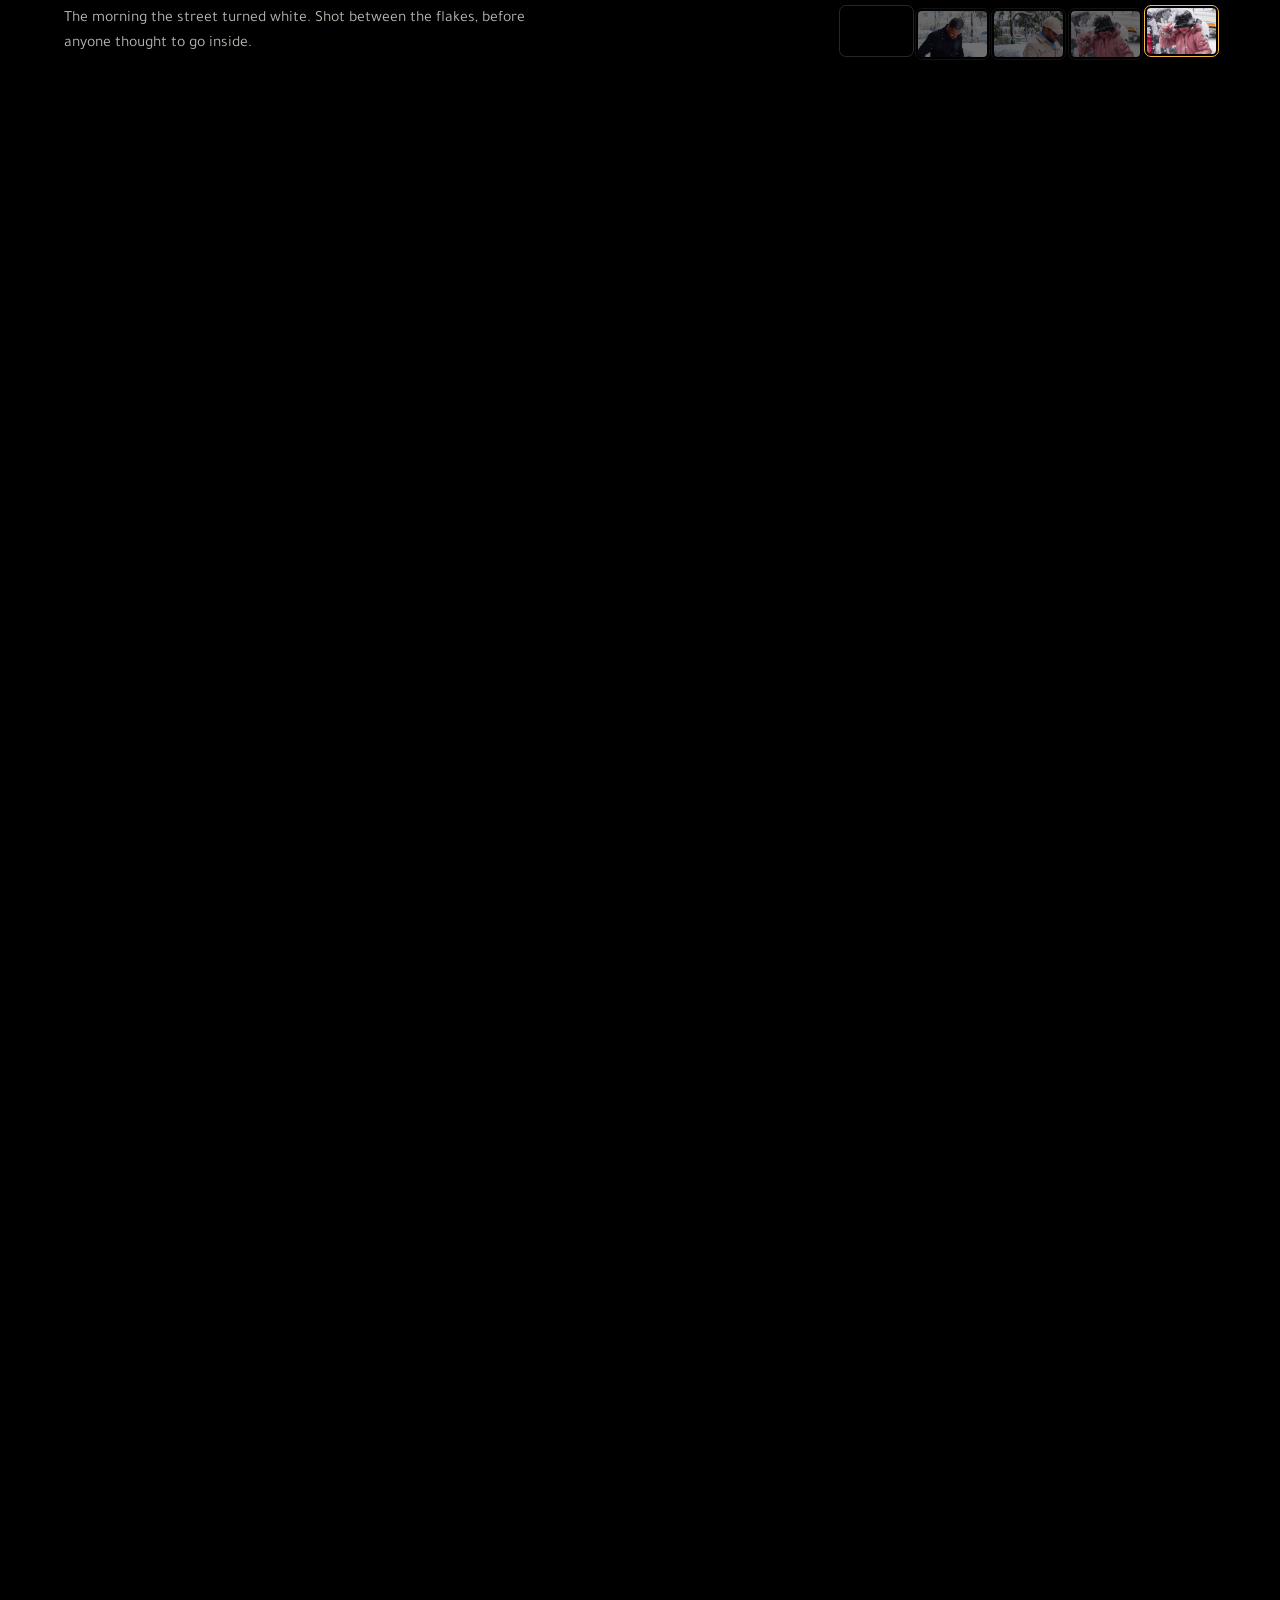
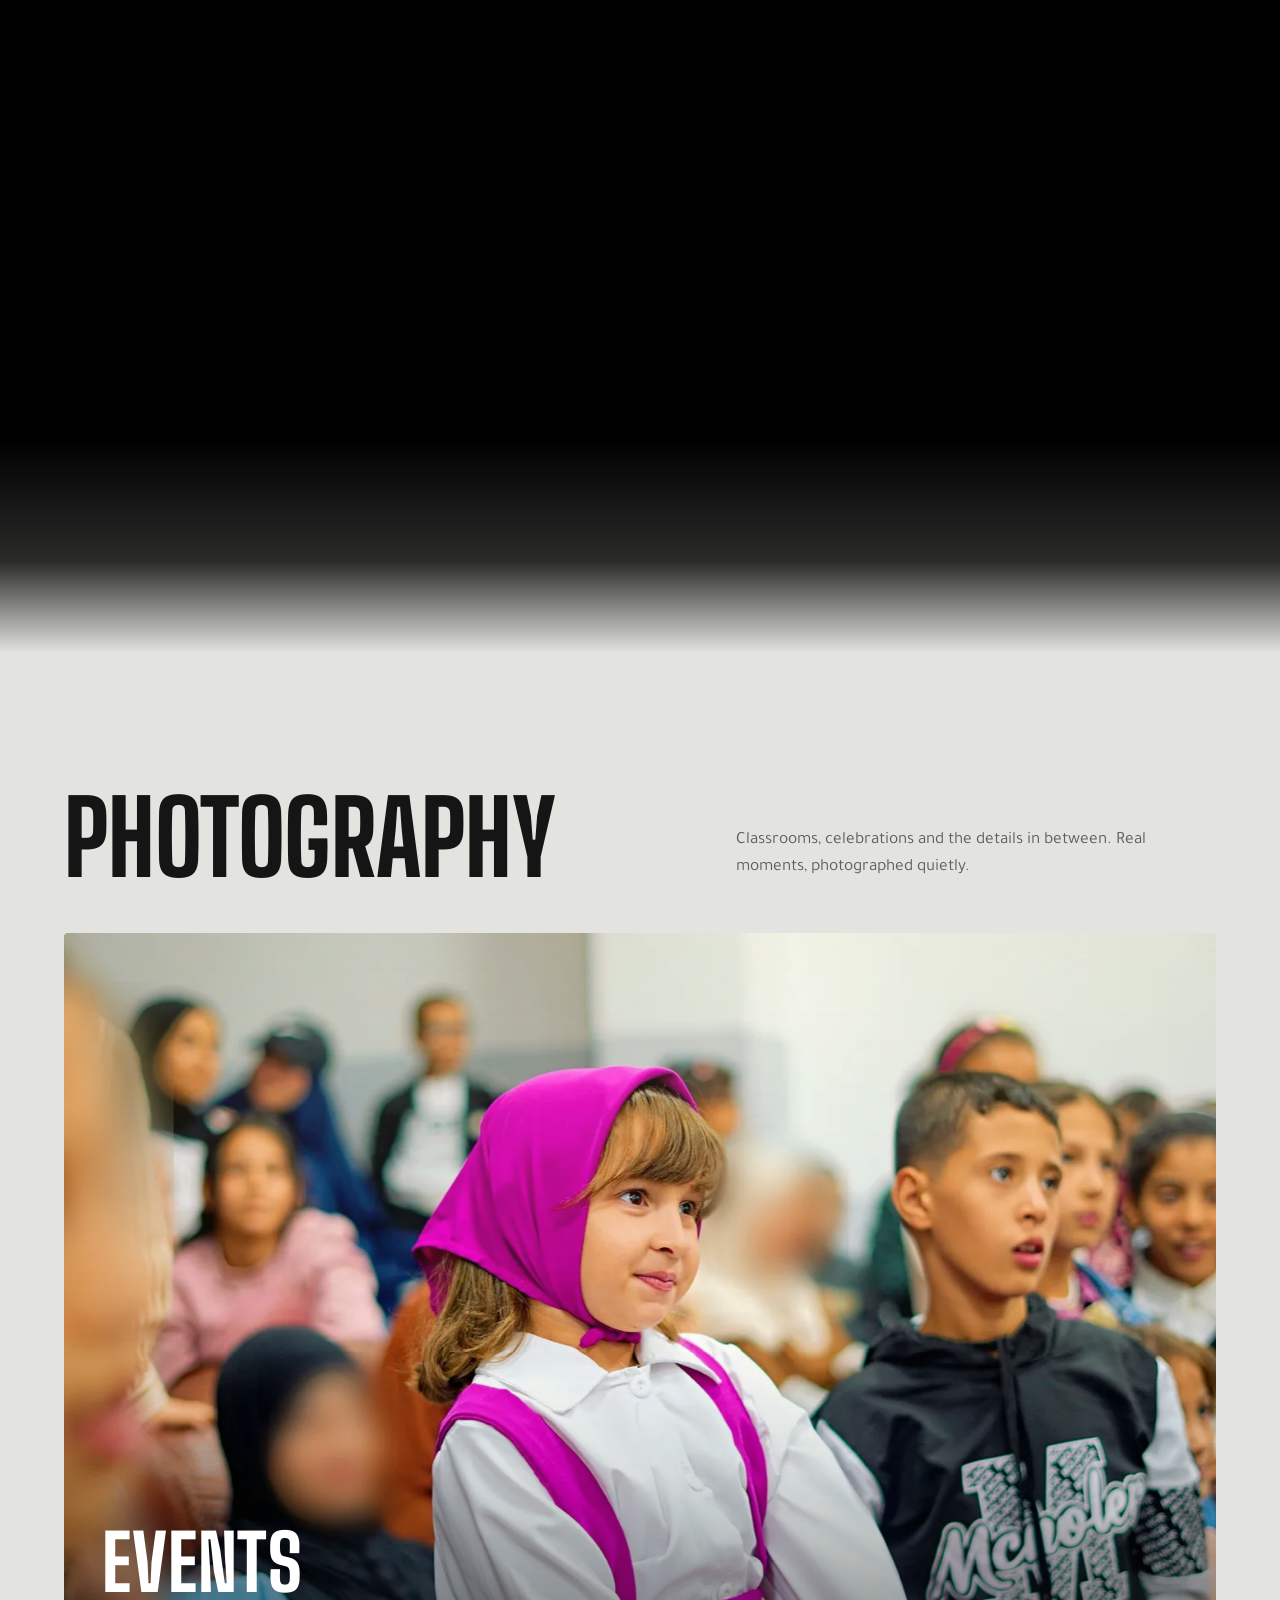
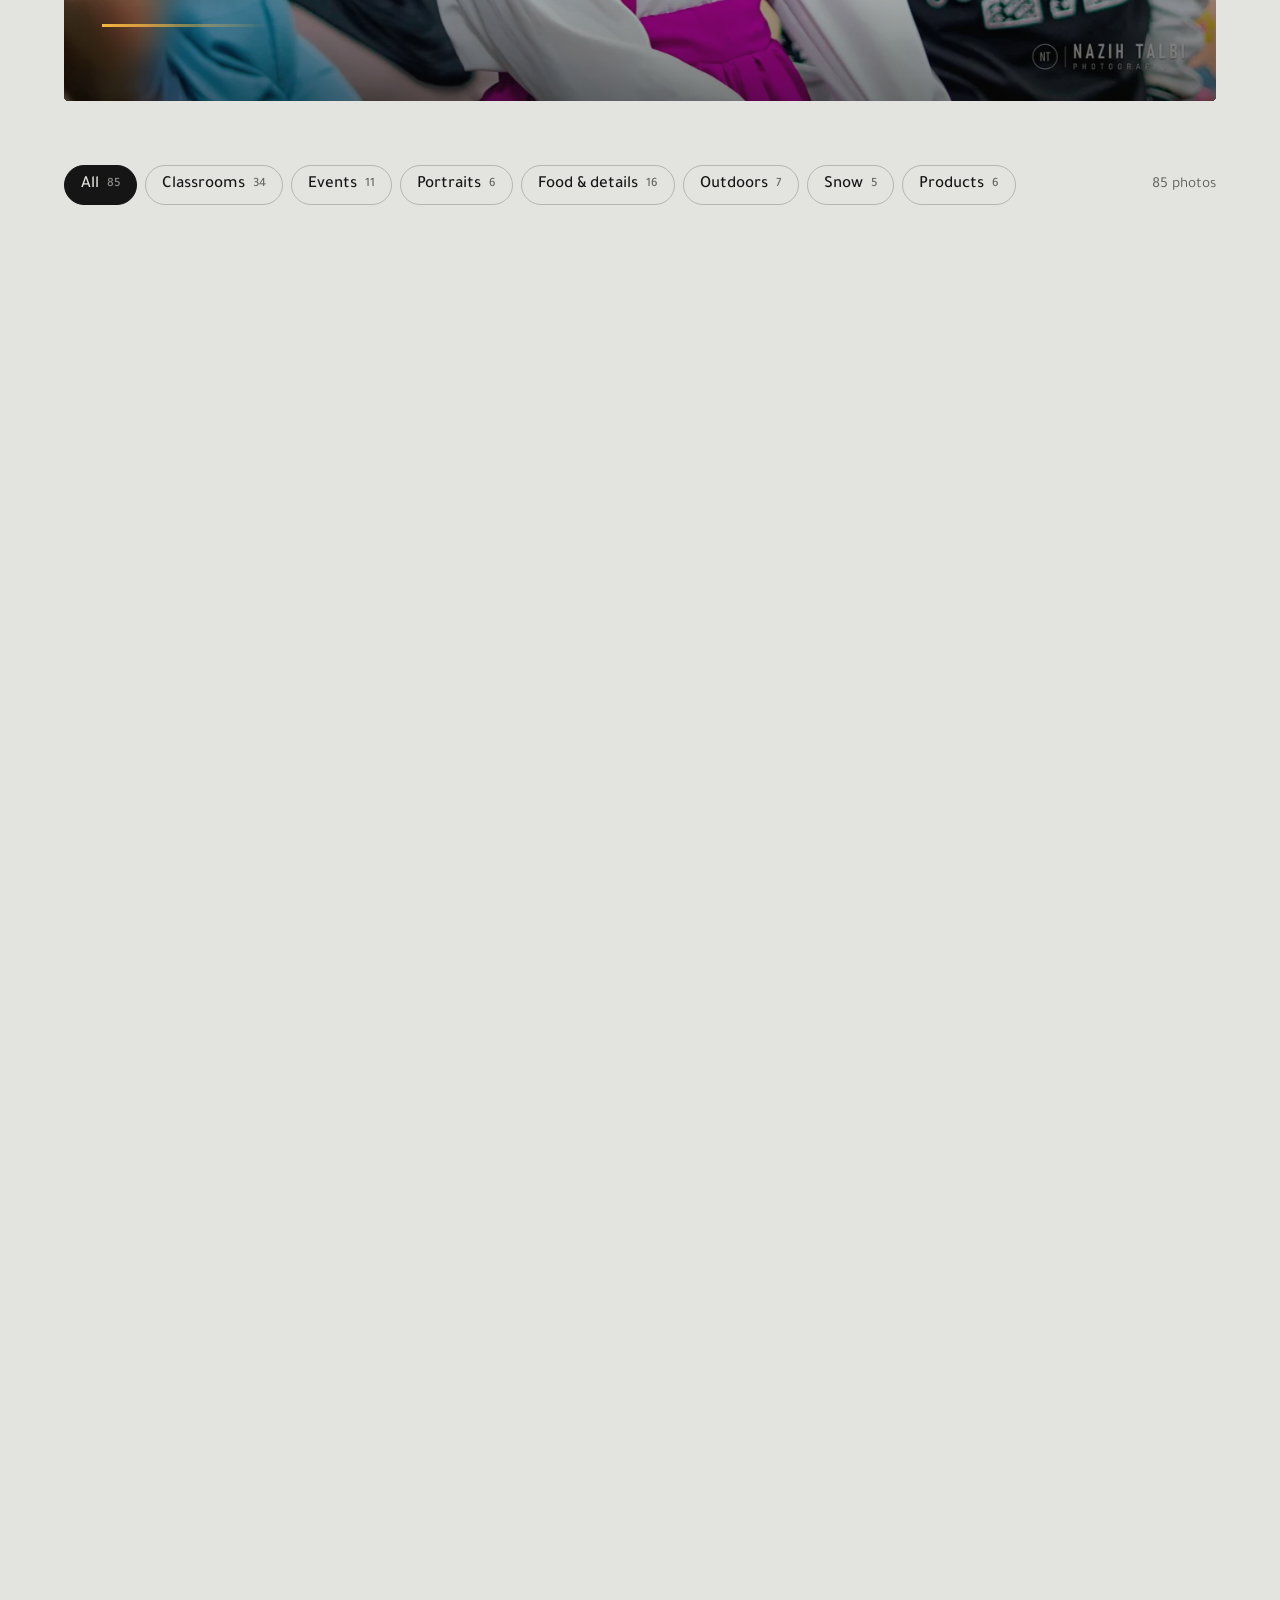
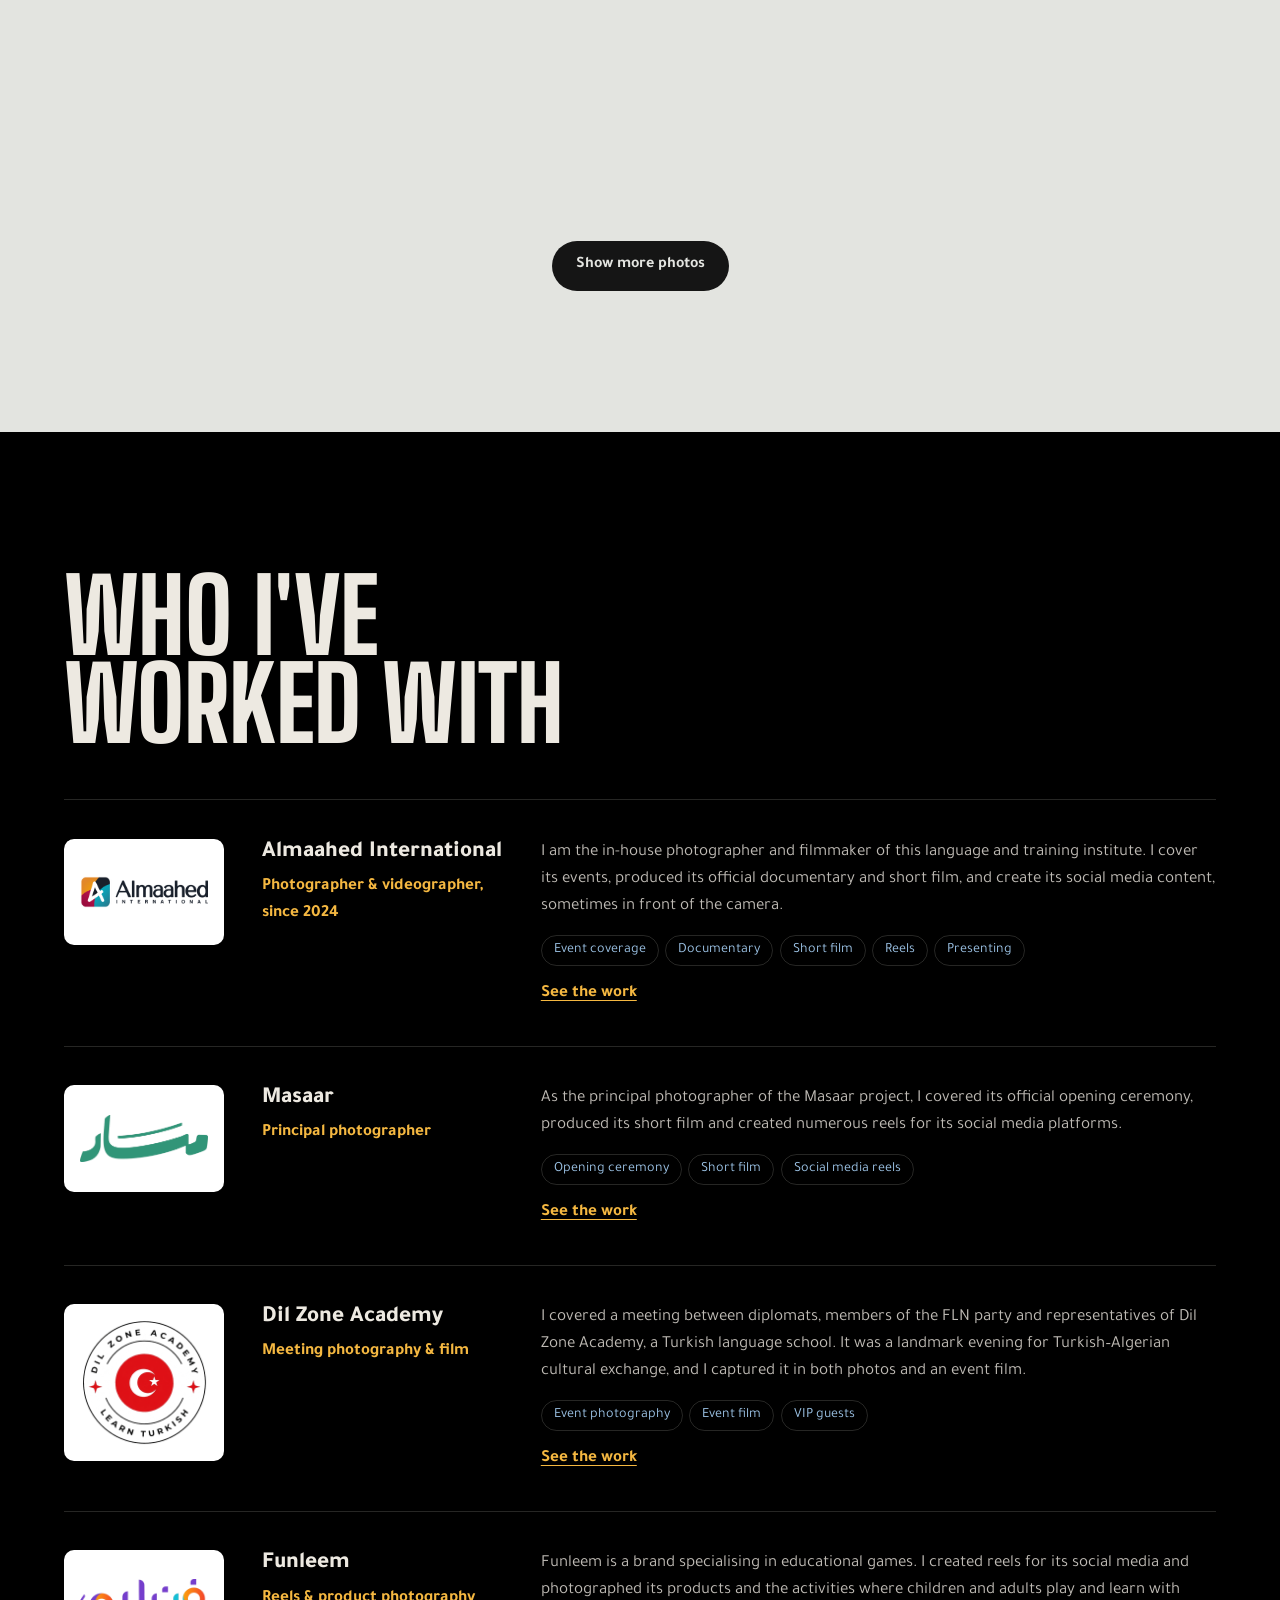
==== commit 4ee6fd77: "Welcome: a dip-to-black cut to the chosen section instead of a long glide; mini's bubbles stay longe" ====
--- a/index.html
+++ b/index.html
@@ -26,7 +26,7 @@
 <link rel="preconnect" href="https://fonts.googleapis.com">
 <link rel="preconnect" href="https://fonts.gstatic.com" crossorigin>
 <link href="https://fonts.googleapis.com/css2?family=Big+Shoulders+Display:wght@600;800&family=Tajawal:wght@300;400;500;700;800&display=swap" rel="stylesheet">
-<link rel="stylesheet" href="assets/css/style.css?v=c01669b5">
+<link rel="stylesheet" href="assets/css/style.css?v=fa493942">
 <script src="assets/js/lang-detect.js?v=fd90d918"></script>
 </head>
 <body class="is-gated">
@@ -388,11 +388,11 @@
 <script src="assets/js/i18n.js?v=676eead0"></script>
 <script src="assets/js/photos-data.js?v=483e39c8"></script>
 <script src="assets/js/videos-data.js?v=1fcb27cf"></script>
-<script src="assets/js/data.js?v=2699ceb3"></script>
+<script src="assets/js/data.js?v=ee70bd43"></script>
 <script src="assets/js/smooth.js?v=4880941a"></script>
-<script src="assets/js/app.js?v=a122e1fe"></script>
+<script src="assets/js/app.js?v=cf7e3e27"></script>
 <script src="assets/js/motion.js?v=be914971"></script>
 <script src="assets/js/grade.js?v=c0742179"></script>
-<script src="assets/js/buddy.js?v=86b51c42"></script>
+<script src="assets/js/buddy.js?v=432a055c"></script>
 </body>
 </html>
--- a/assets/css/style.css
+++ b/assets/css/style.css
@@ -1547,3 +1547,7 @@
 /* no motion wanted: they simply sit on their rings */
 html:not(.motion) .orb { transform: translate(calc(var(--OA) * .8cqw), 0); }
 html:not(.motion) .orb:nth-child(even) { transform: translate(calc(var(--OA) * -.8cqw), 0); }
+
+/* the cut from the welcome to a chosen section: a short dip to black */
+.cut { position: fixed; inset: 0; z-index: 80; background: #050505; opacity: 0; pointer-events: none; transition: opacity .45s ease; }
+.cut.is-on { opacity: 1; transition-duration: .26s; }
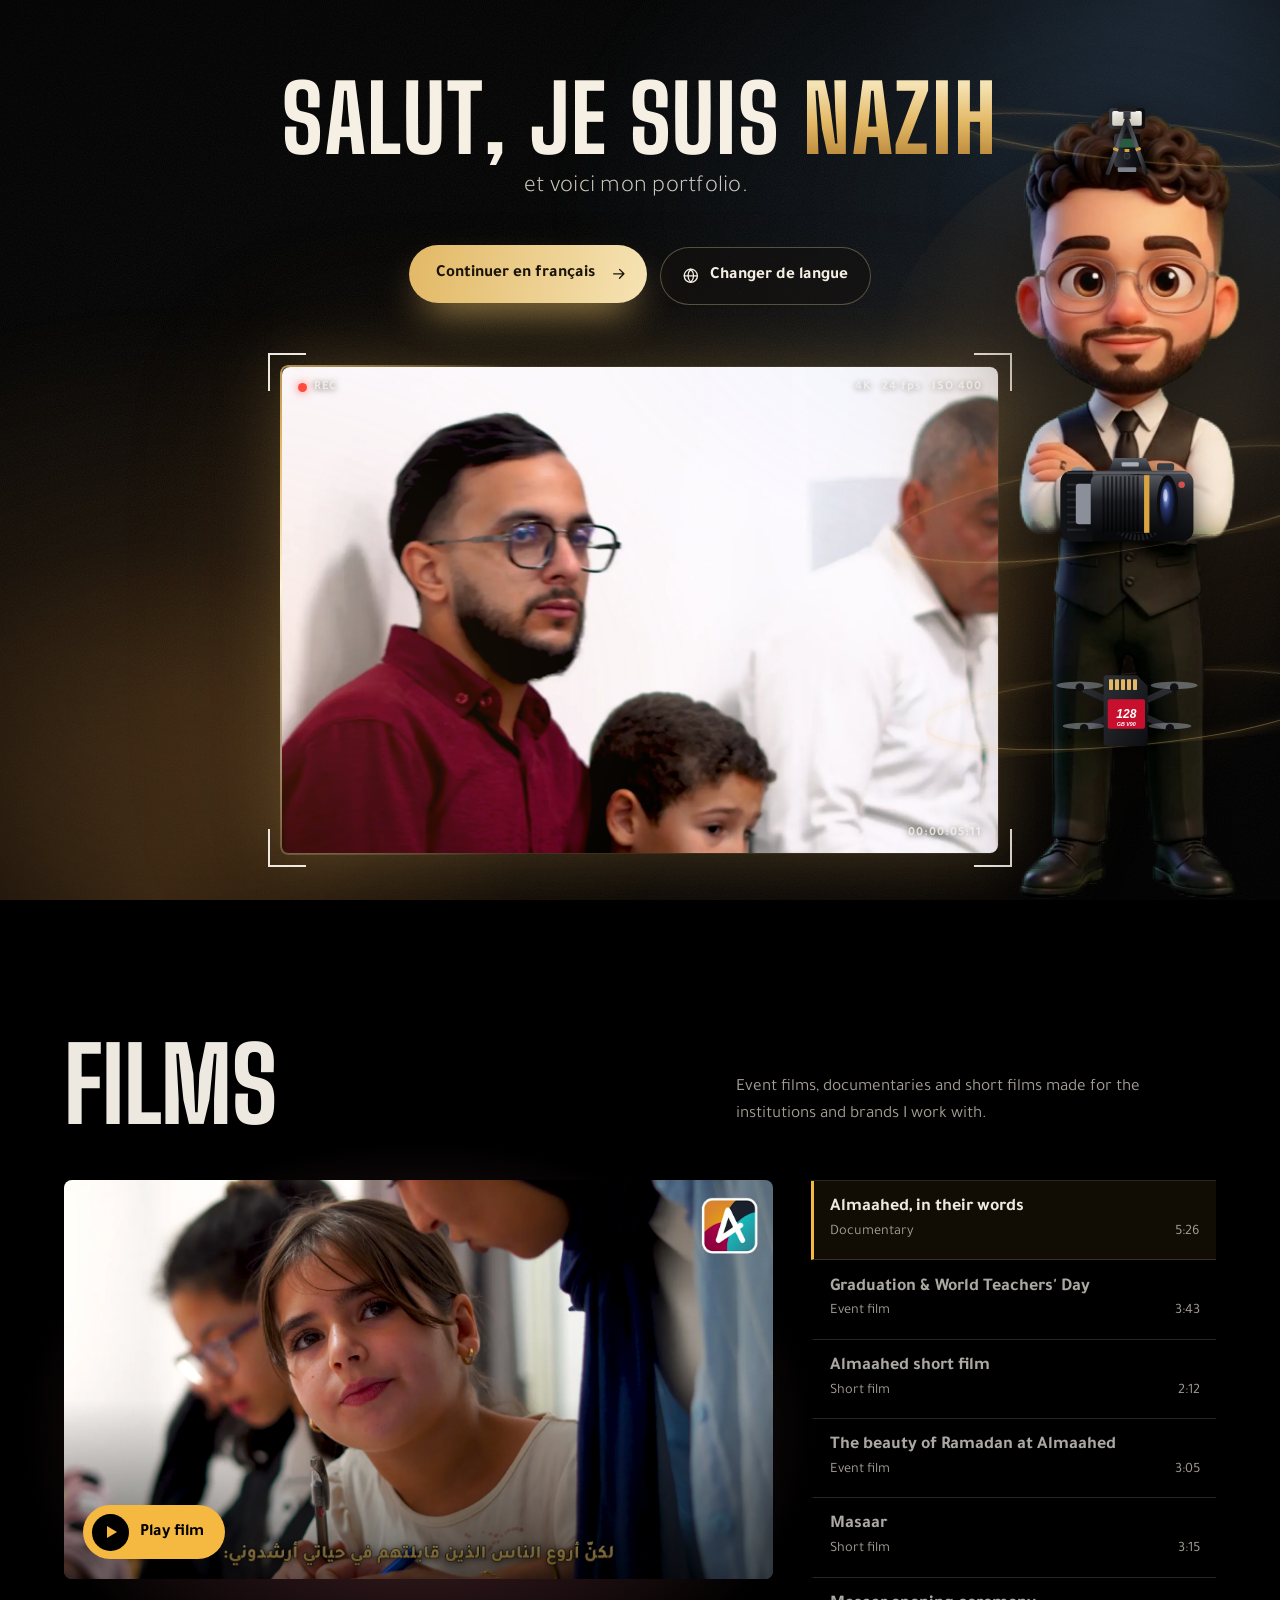
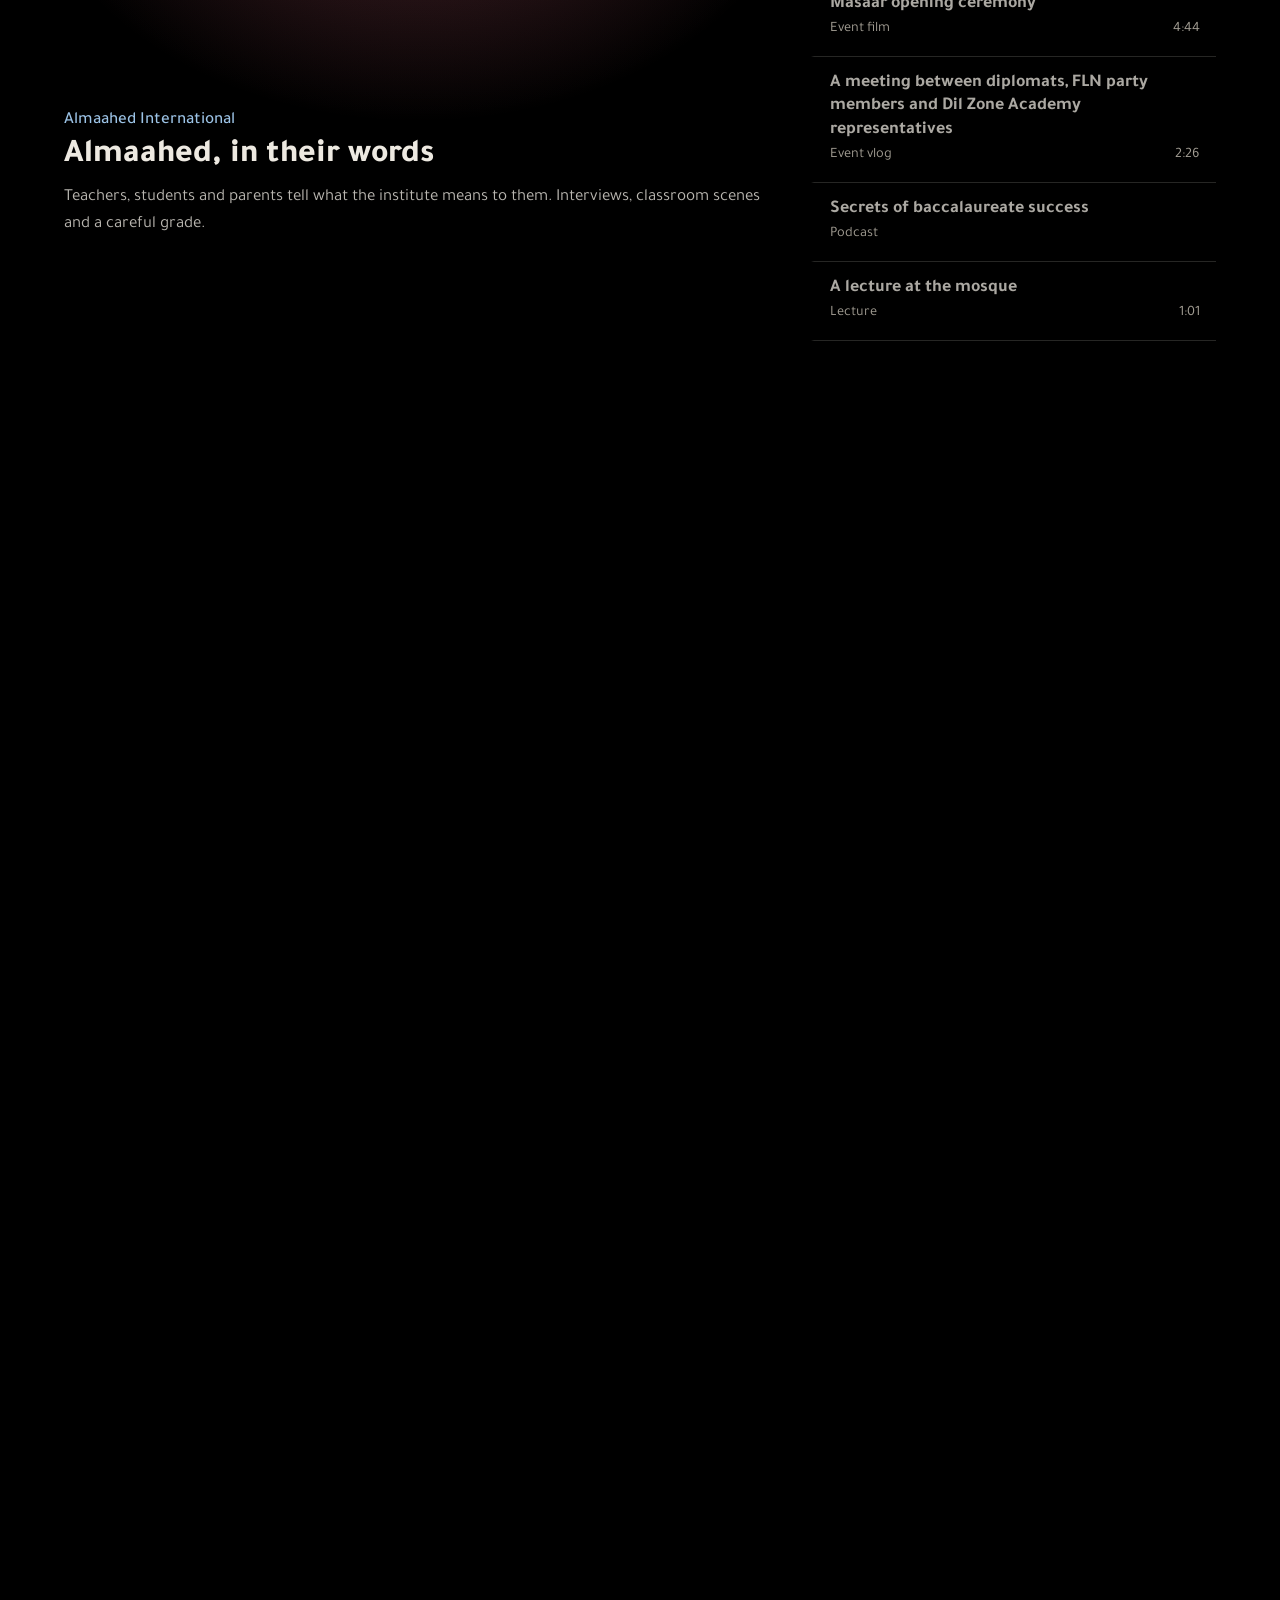
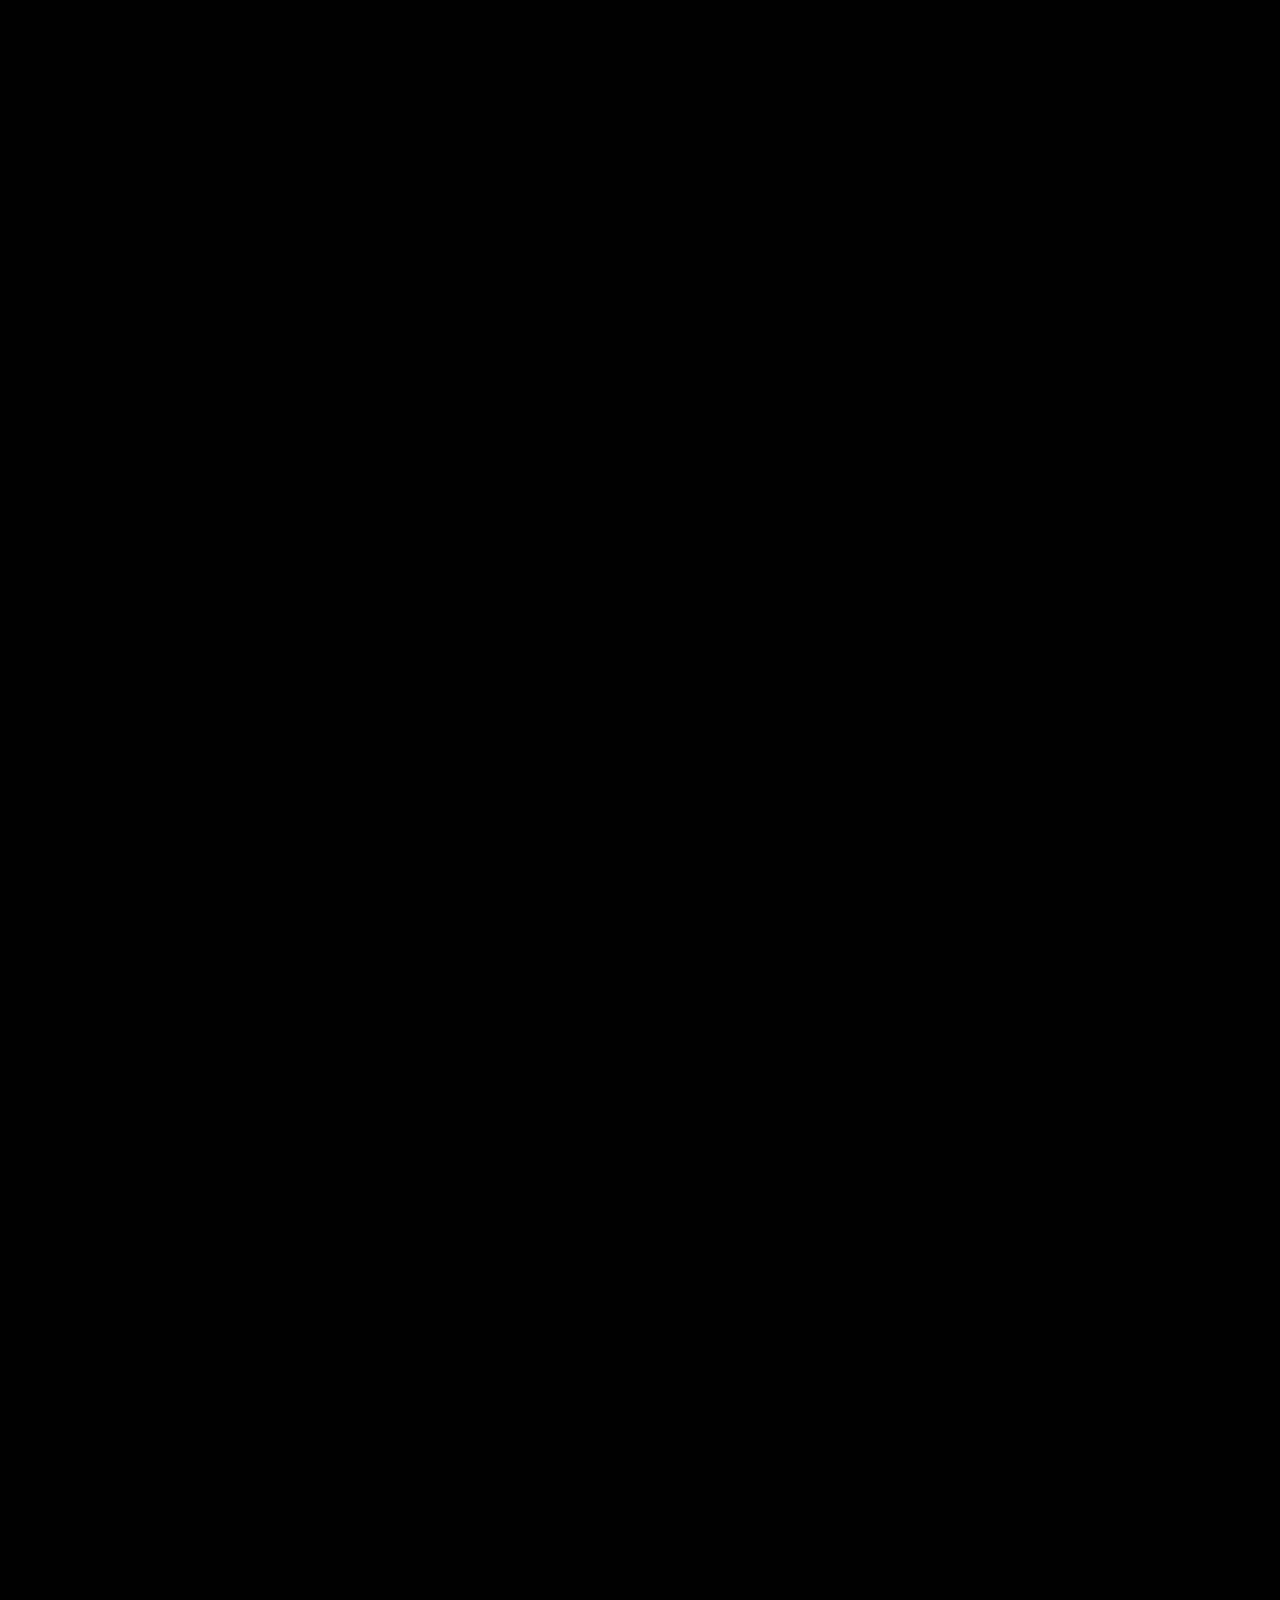
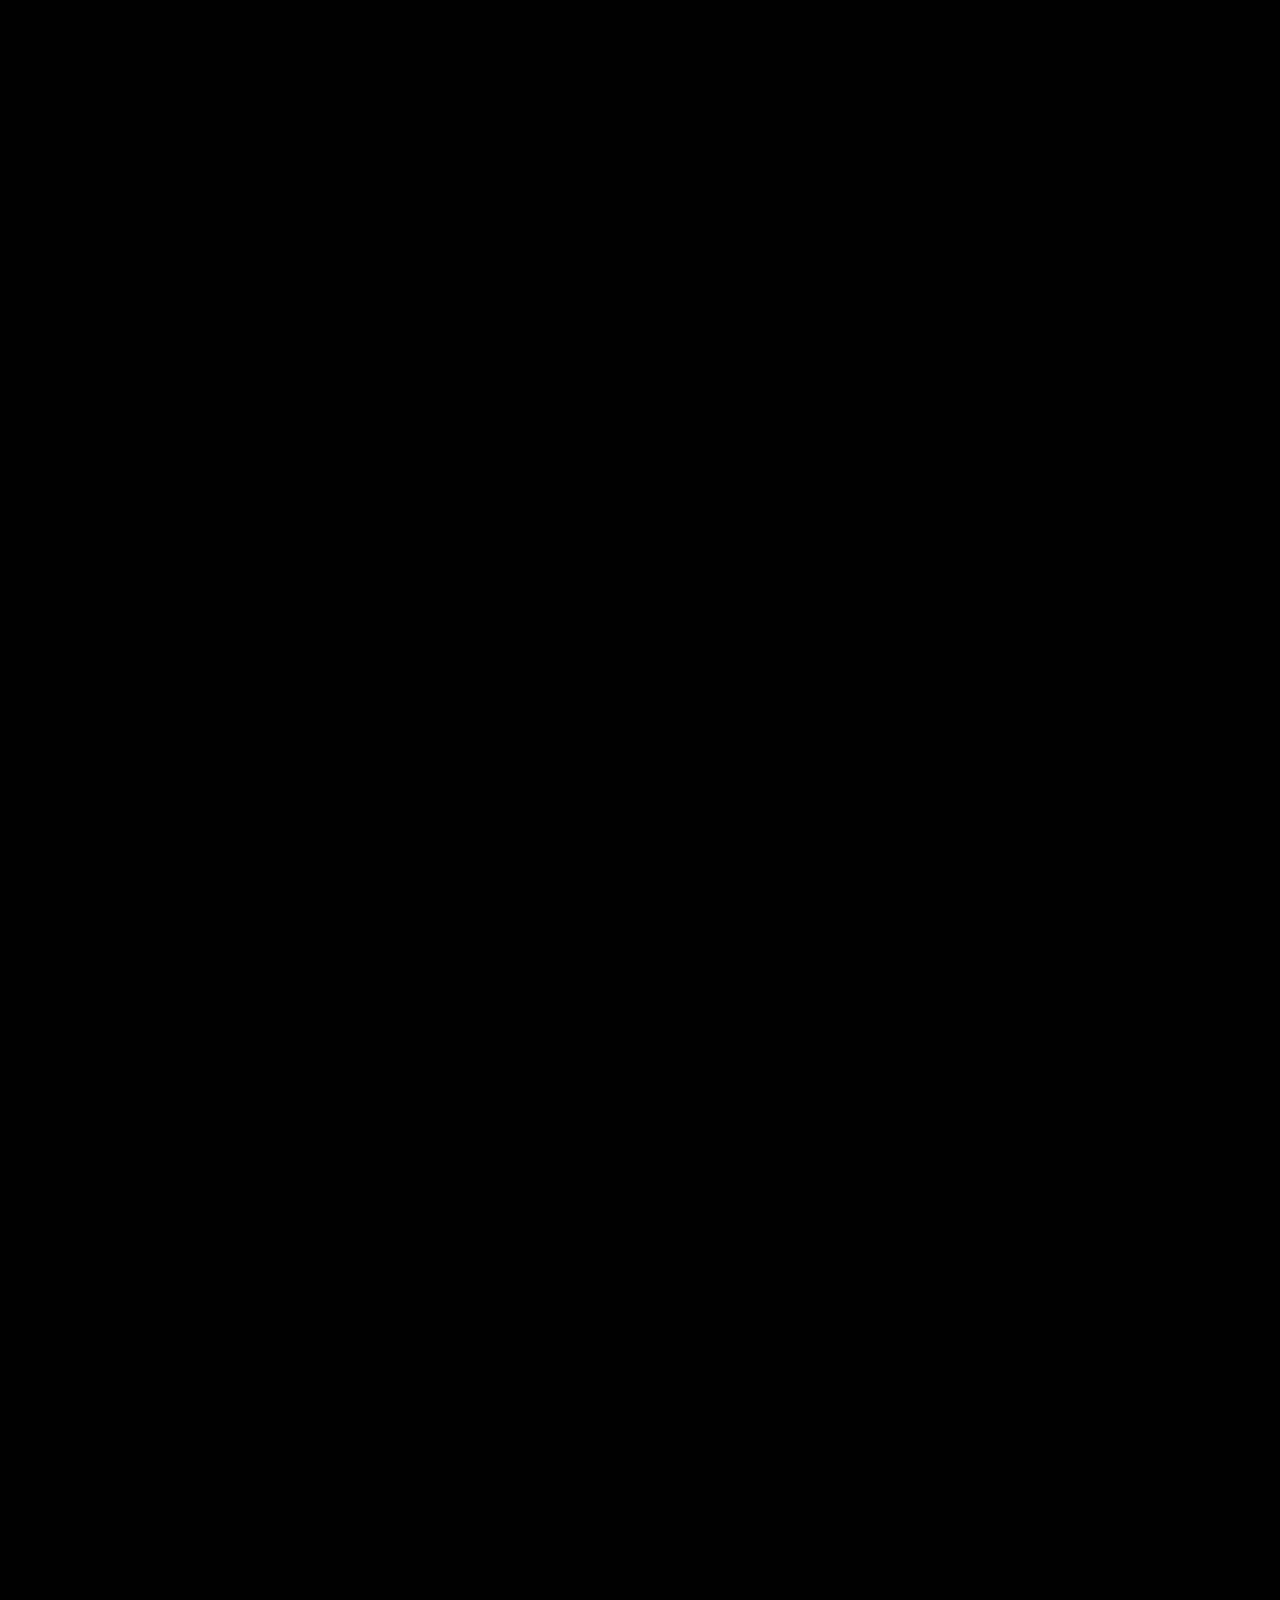
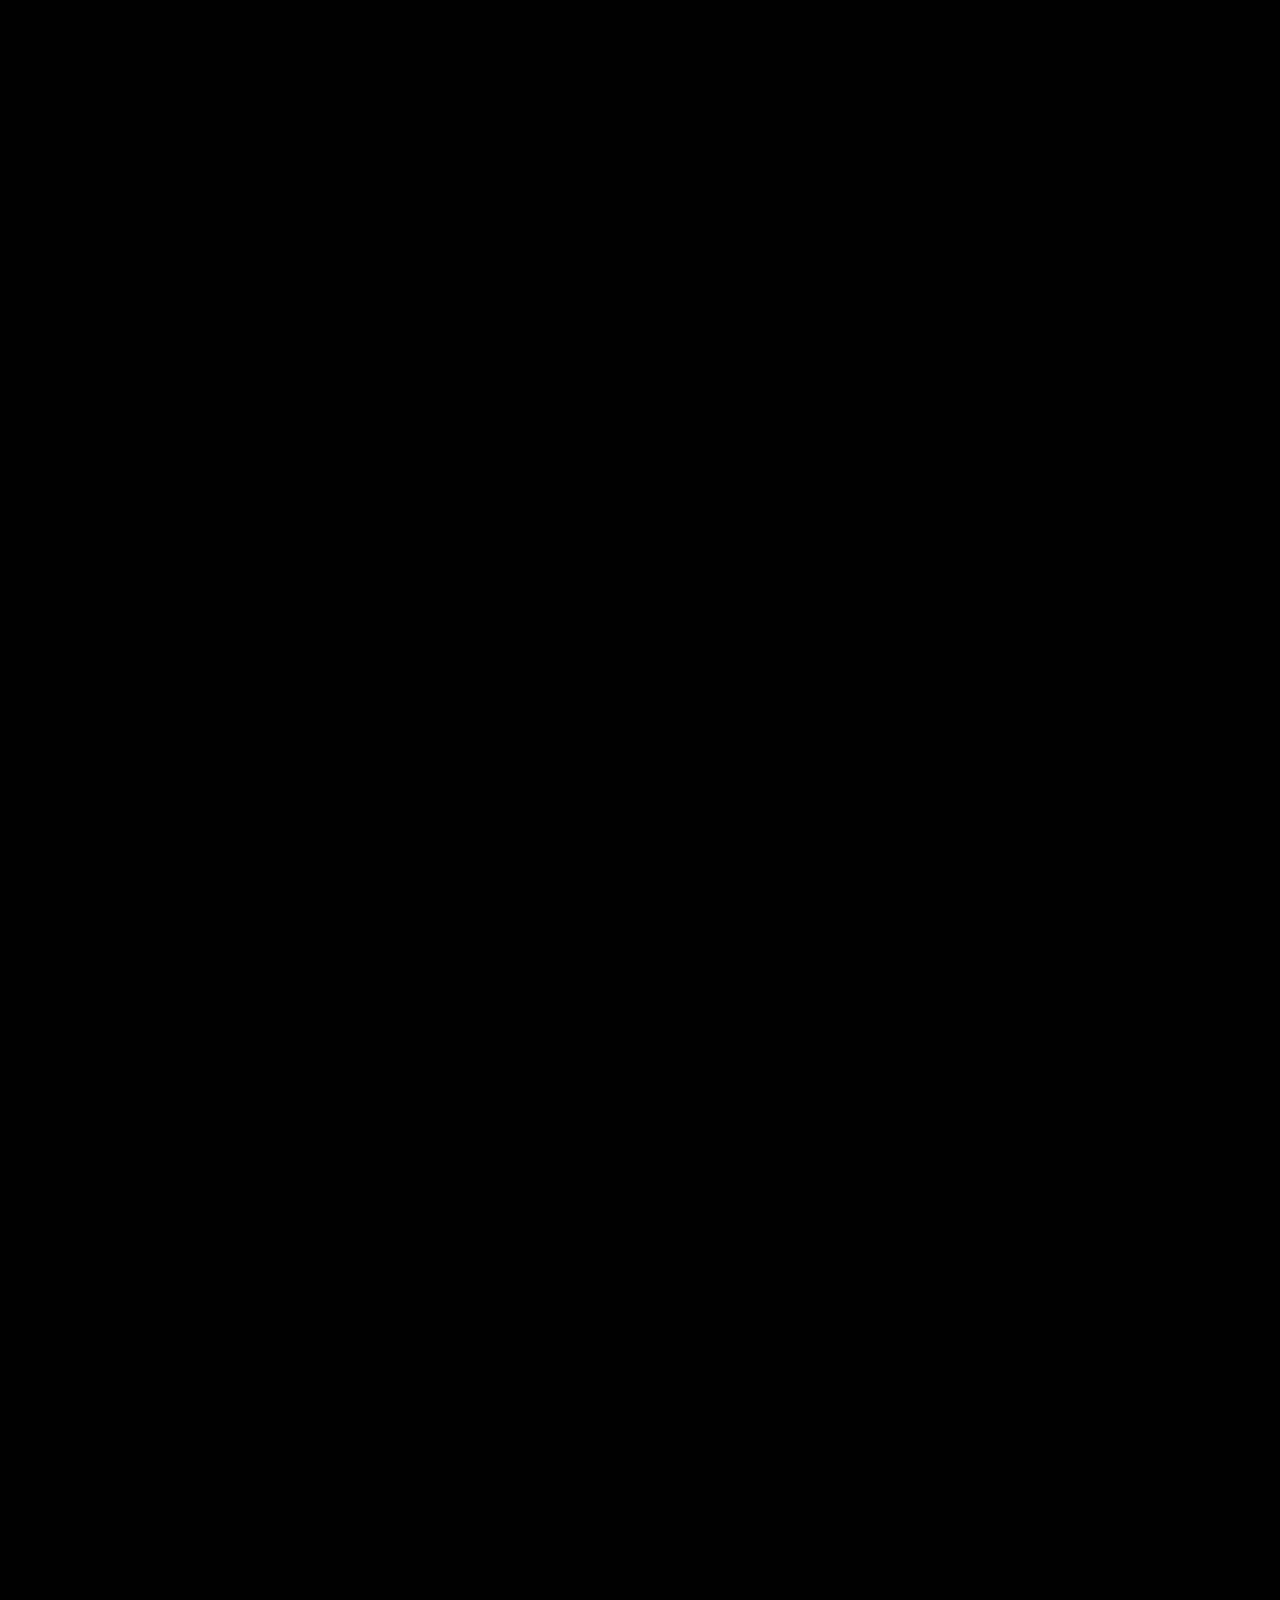
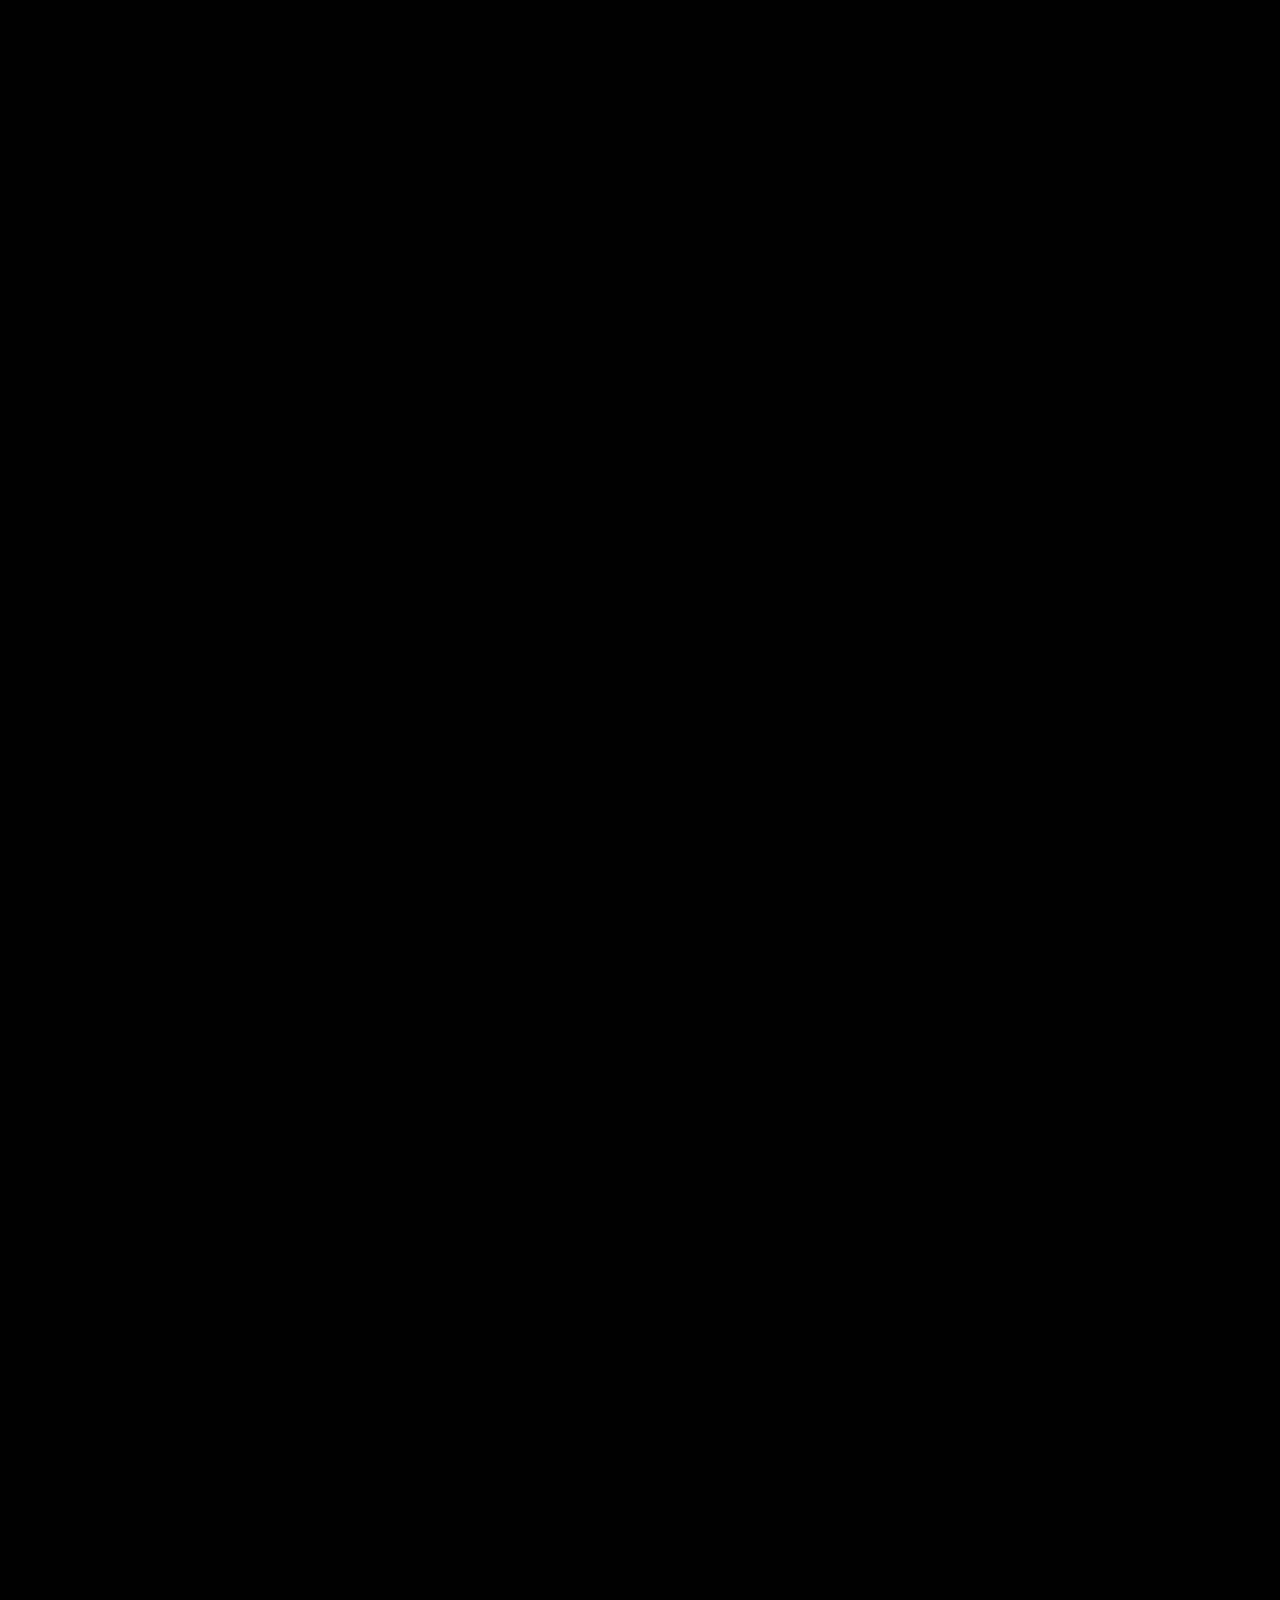
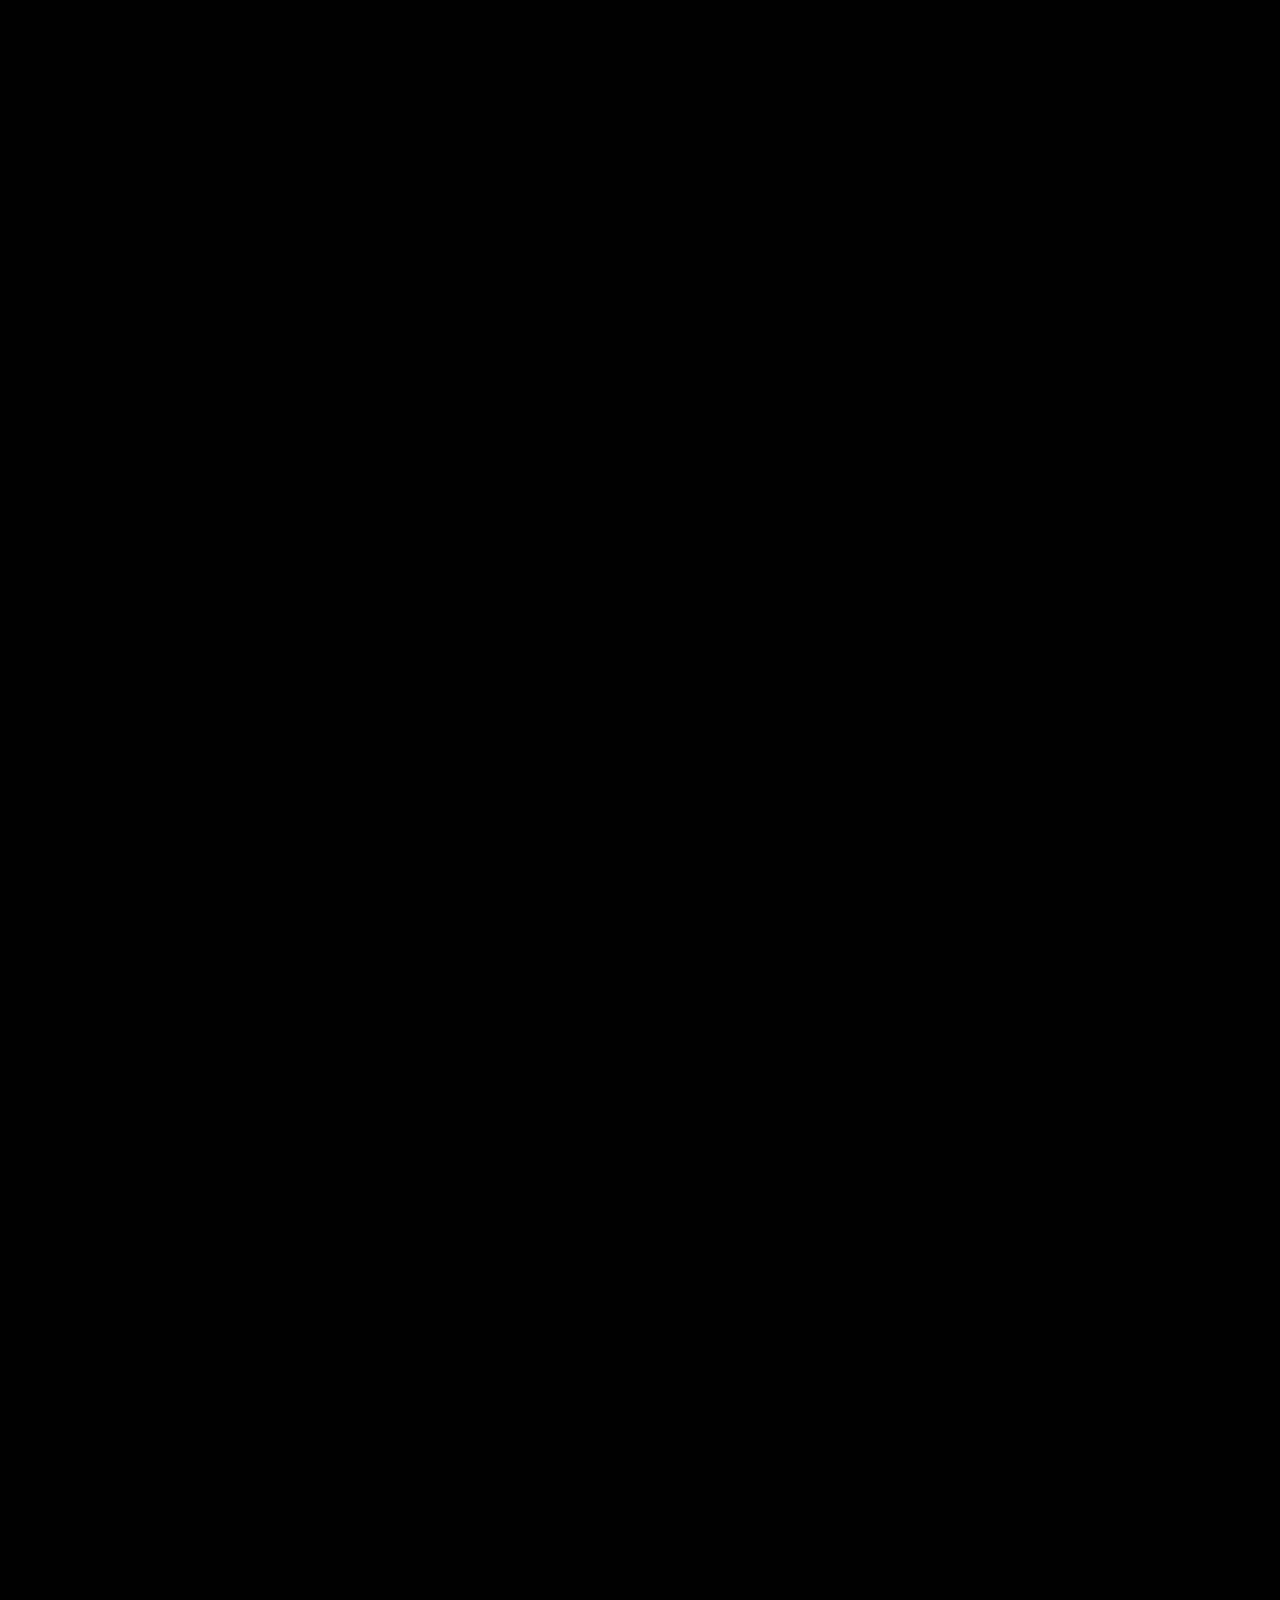
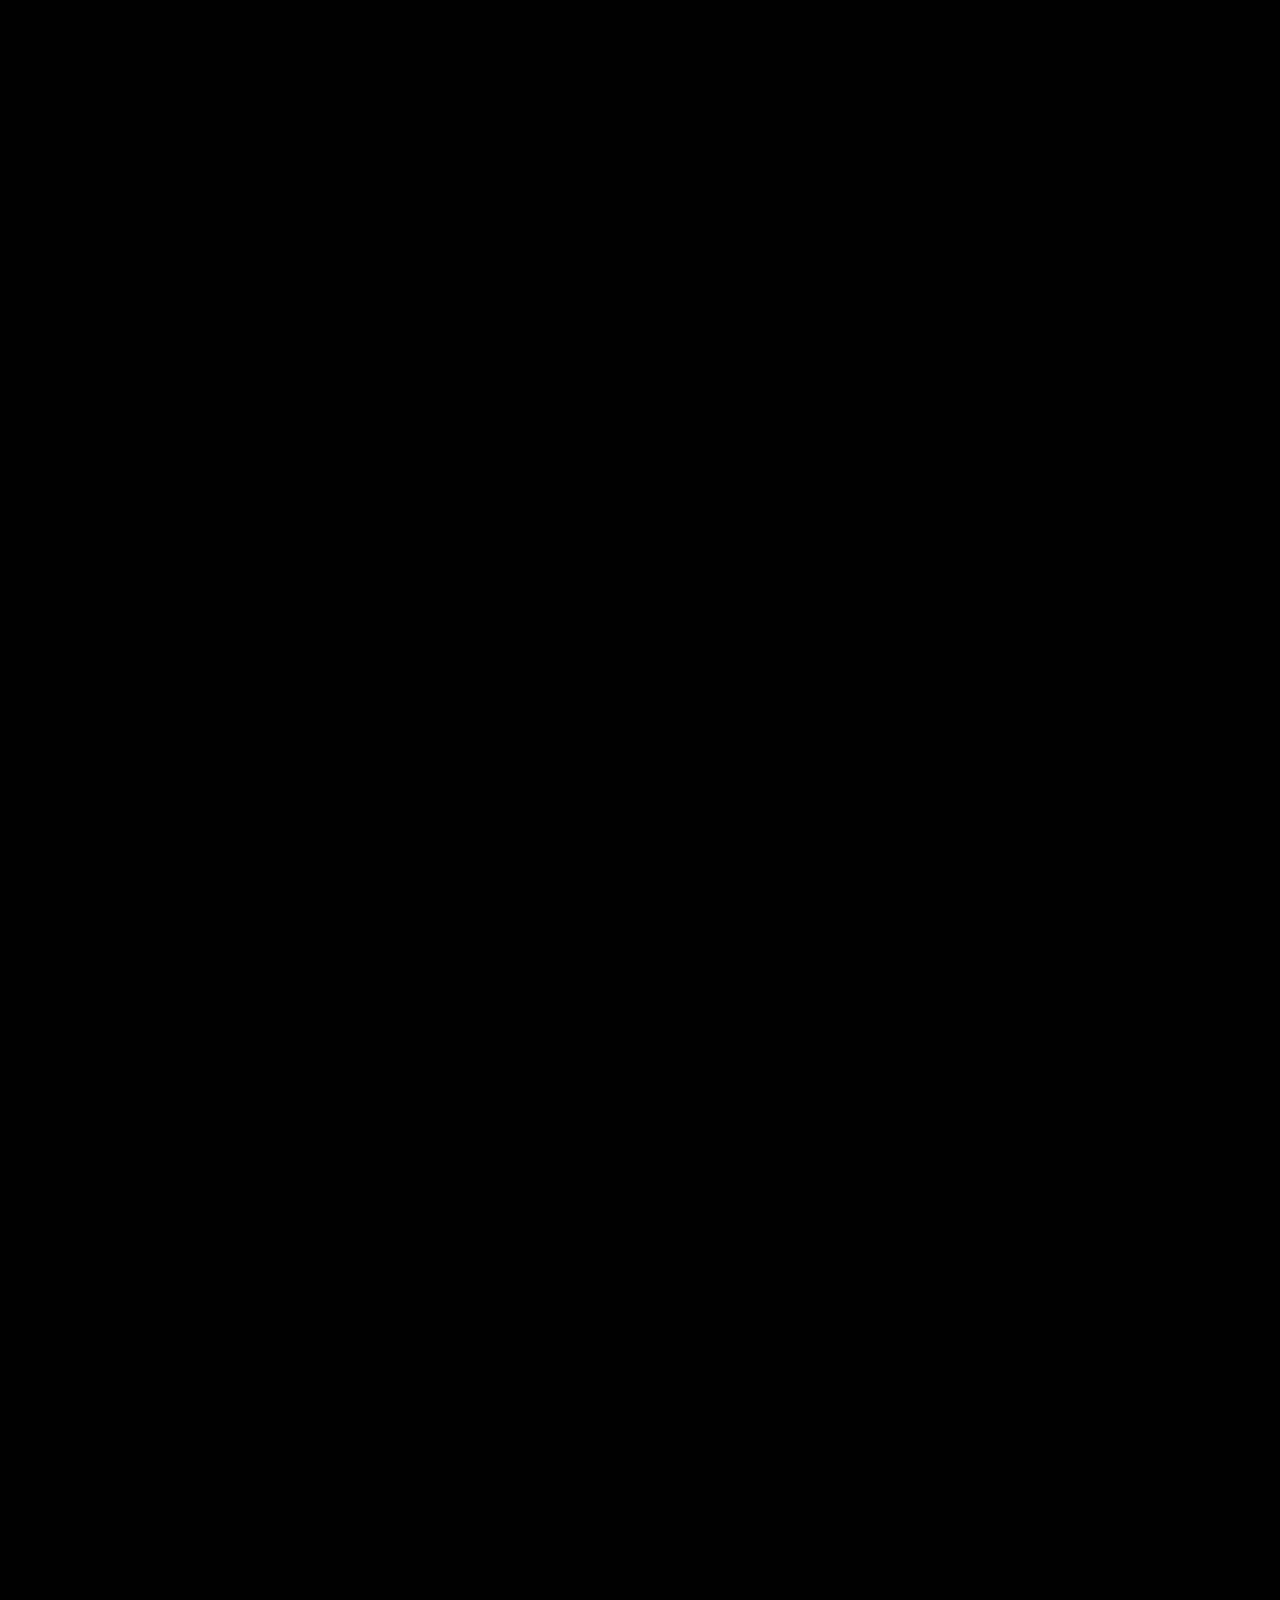
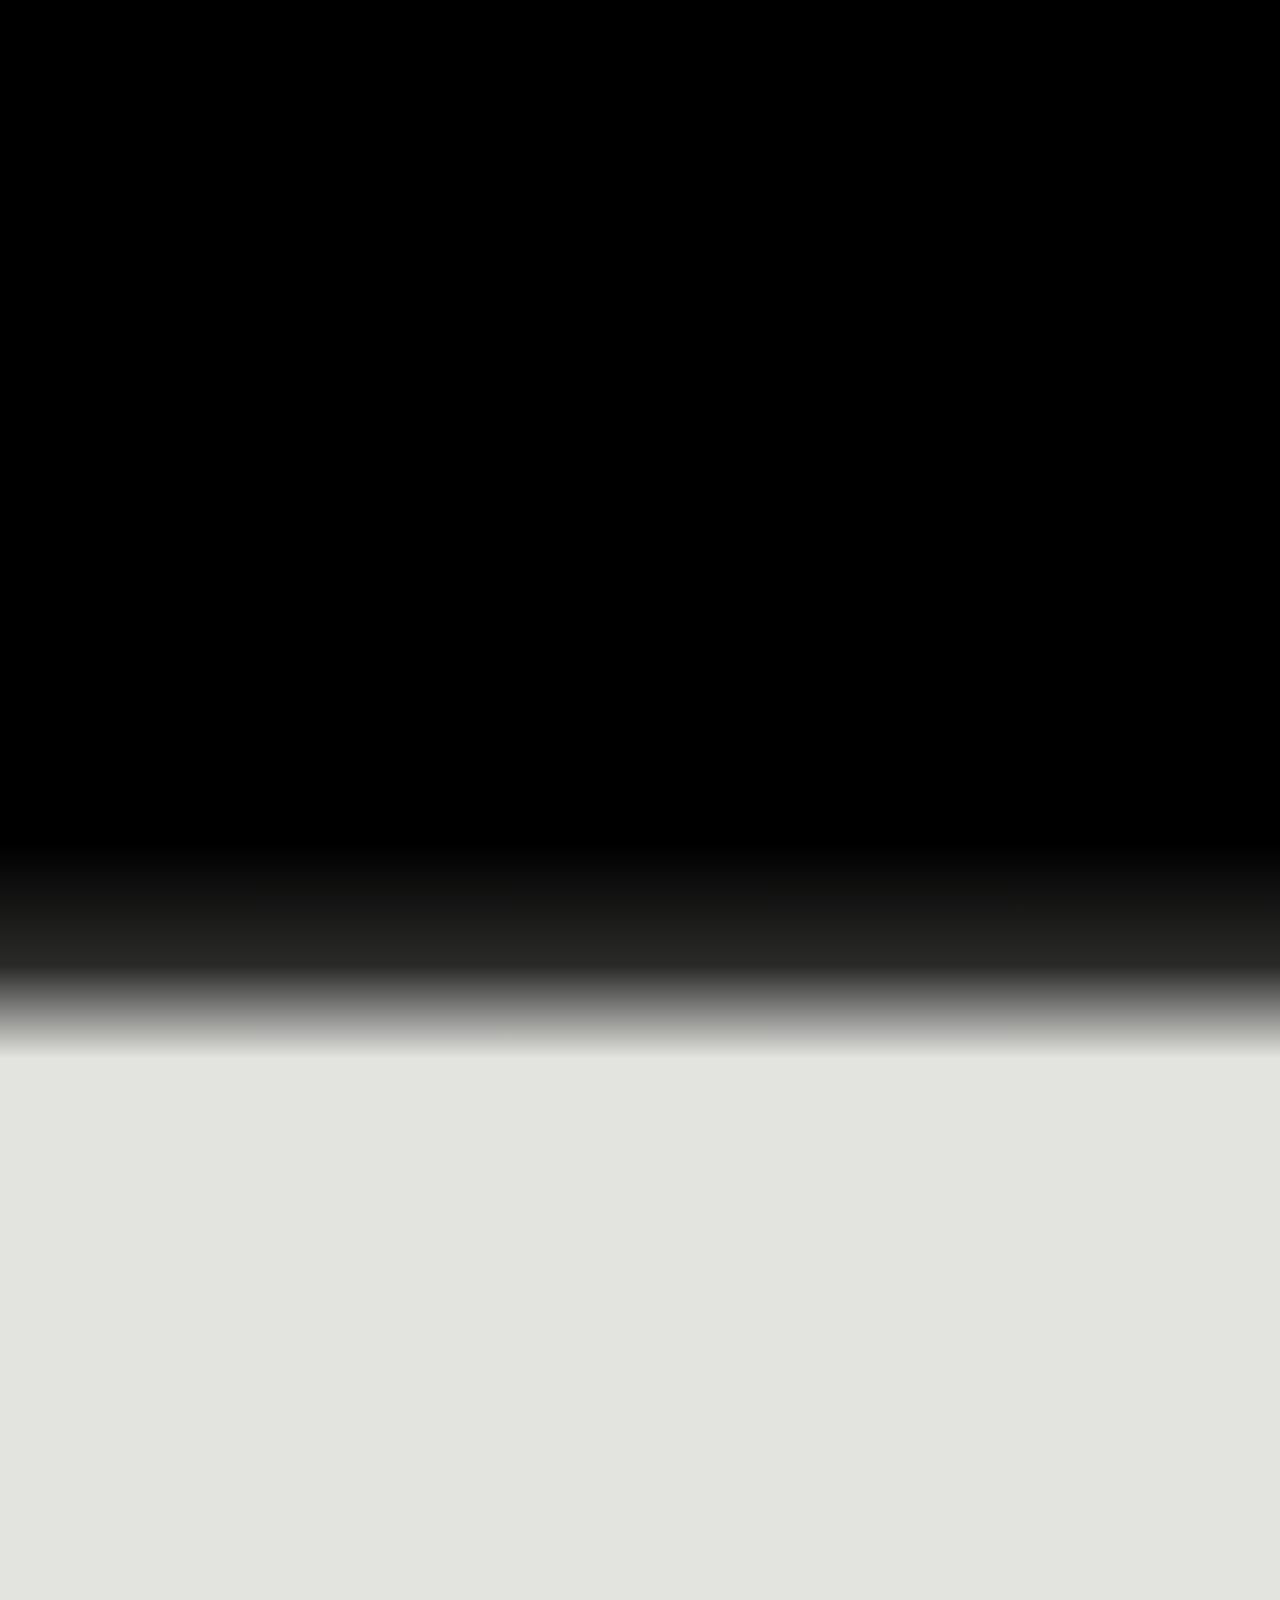
==== commit 151cc2f5: "Smoother entrance and Films: far sections skip layout until near, no :has() page-wide restyles, welc" ====
--- a/index.html
+++ b/index.html
@@ -26,7 +26,7 @@
 <link rel="preconnect" href="https://fonts.googleapis.com">
 <link rel="preconnect" href="https://fonts.gstatic.com" crossorigin>
 <link href="https://fonts.googleapis.com/css2?family=Big+Shoulders+Display:wght@600;800&family=Tajawal:wght@300;400;500;700;800&display=swap" rel="stylesheet">
-<link rel="stylesheet" href="assets/css/style.css?v=fa493942">
+<link rel="stylesheet" href="assets/css/style.css?v=7a4b6519">
 <script src="assets/js/lang-detect.js?v=fd90d918"></script>
 </head>
 <body class="is-gated">
@@ -390,8 +390,8 @@
 <script src="assets/js/videos-data.js?v=1fcb27cf"></script>
 <script src="assets/js/data.js?v=ee70bd43"></script>
 <script src="assets/js/smooth.js?v=4880941a"></script>
-<script src="assets/js/app.js?v=cf7e3e27"></script>
-<script src="assets/js/motion.js?v=be914971"></script>
+<script src="assets/js/app.js?v=121f3d65"></script>
+<script src="assets/js/motion.js?v=d0b71674"></script>
 <script src="assets/js/grade.js?v=c0742179"></script>
 <script src="assets/js/buddy.js?v=432a055c"></script>
 </body>
--- a/assets/css/style.css
+++ b/assets/css/style.css
@@ -1325,7 +1325,8 @@
 
 /* the page stays still while the welcome is up. The lock must sit on <html>: with html { overflow-x: clip }
    the browser no longer takes body's overflow for the window, so body.is-gated alone stopped locking scrolling */
-html:has(> body.is-gated), html:has(> body.is-entering) { overflow: hidden; }
+/* (set by app.js; a :has() rule here made every change on the page re-style the whole document) */
+html.is-locked { overflow: hidden; }
 
 /* ---------- Mini Nazih: bigger on computers, turns in 3D, waves, nods while he talks ---------- */
 @media (min-width: 761px) { .buddy { width: 112px; height: 203px; margin-top: -101px; } .buddy__say { font-size: .95rem; max-width: 240px; } }
@@ -1493,7 +1494,7 @@
 body.hero-off .hero__beam, body.hero-off .hero__flash, body.hero-off .hero__ring { display: none; }
 
 /* while a film, reel or photo is open, the page behind it stays put (no scrolling away under the video) */
-html:has(dialog[open]) { overflow: hidden; }
+html.is-pinned { overflow: hidden; }
 dialog.player, dialog.lightbox { overscroll-behavior: contain; touch-action: none; }
 dialog.player video, dialog.player iframe { touch-action: auto; }
 
@@ -1551,3 +1552,16 @@
 /* the cut from the welcome to a chosen section: a short dip to black */
 .cut { position: fixed; inset: 0; z-index: 80; background: #050505; opacity: 0; pointer-events: none; transition: opacity .45s ease; }
 .cut.is-on { opacity: 1; transition-duration: .26s; }
+
+/* lighter page: sections far from the screen are not laid out or painted until the visitor gets near them
+   (the whole page used to be laid out several times while the welcome played, which made the entrance stutter) */
+main > section:not(.hero):not(.films) { content-visibility: auto; contain-intrinsic-size: auto 1400px; }
+main > section.snow { contain-intrinsic-size: auto 340vh; }
+@media (max-width: 760px) { main > section.reels { contain-intrinsic-size: auto 3600px; } main > section.photos { contain-intrinsic-size: auto 3200px; } }
+
+/* the soft halos behind the film screen, the featured reel, the grading box and the form: soft radial light instead of
+   a 42 px blur filter (a moving blurred layer is recomputed by the graphics chip on every frame, which made Films stutter) */
+.glow::before, .glow::after { filter: none; inset: -8% -6%; border-radius: 50%; }
+.glow::before { background: radial-gradient(closest-side, rgba(245, 184, 65, .62), rgba(240, 110, 100, .3) 55%, transparent); }
+.glow::after { background: radial-gradient(closest-side, rgba(79, 160, 232, .58), rgba(150, 105, 240, .28) 55%, transparent); }
+@media (max-width: 760px) { .glow::before, .glow::after { filter: none; } }
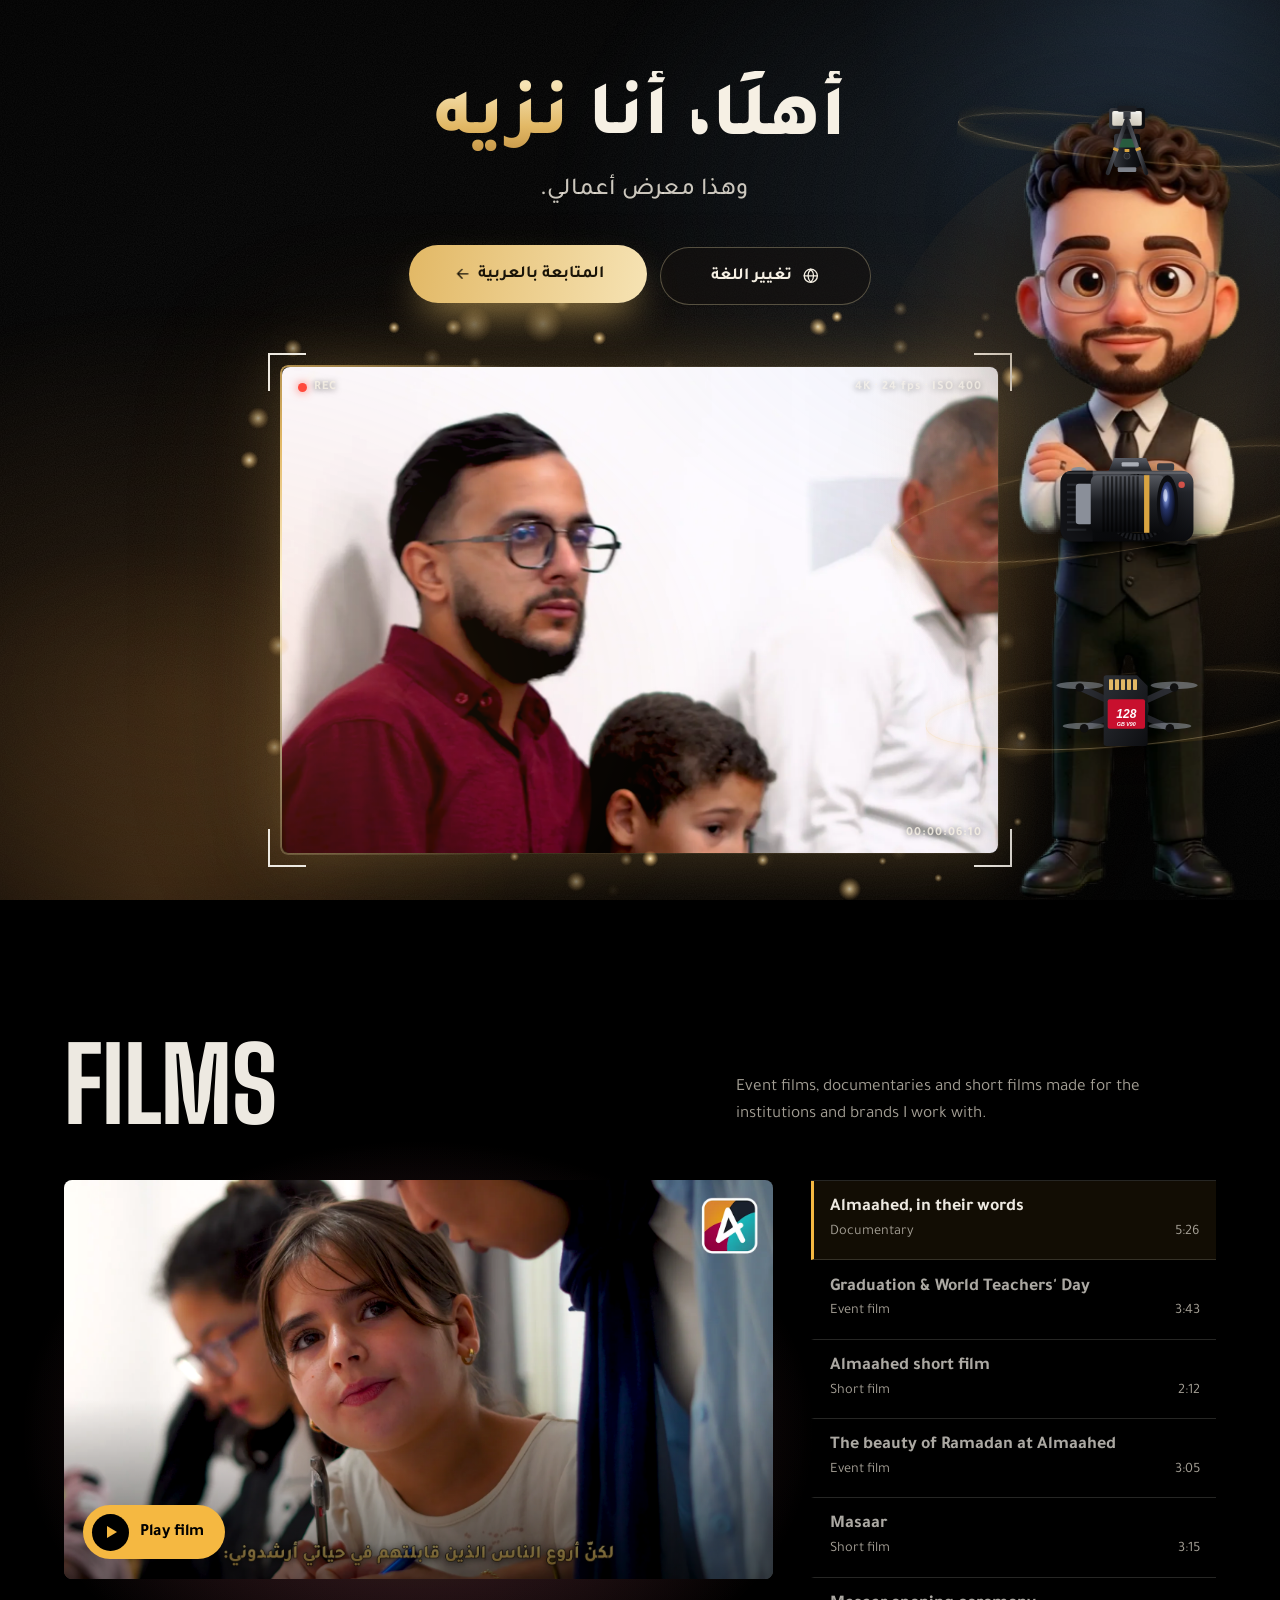
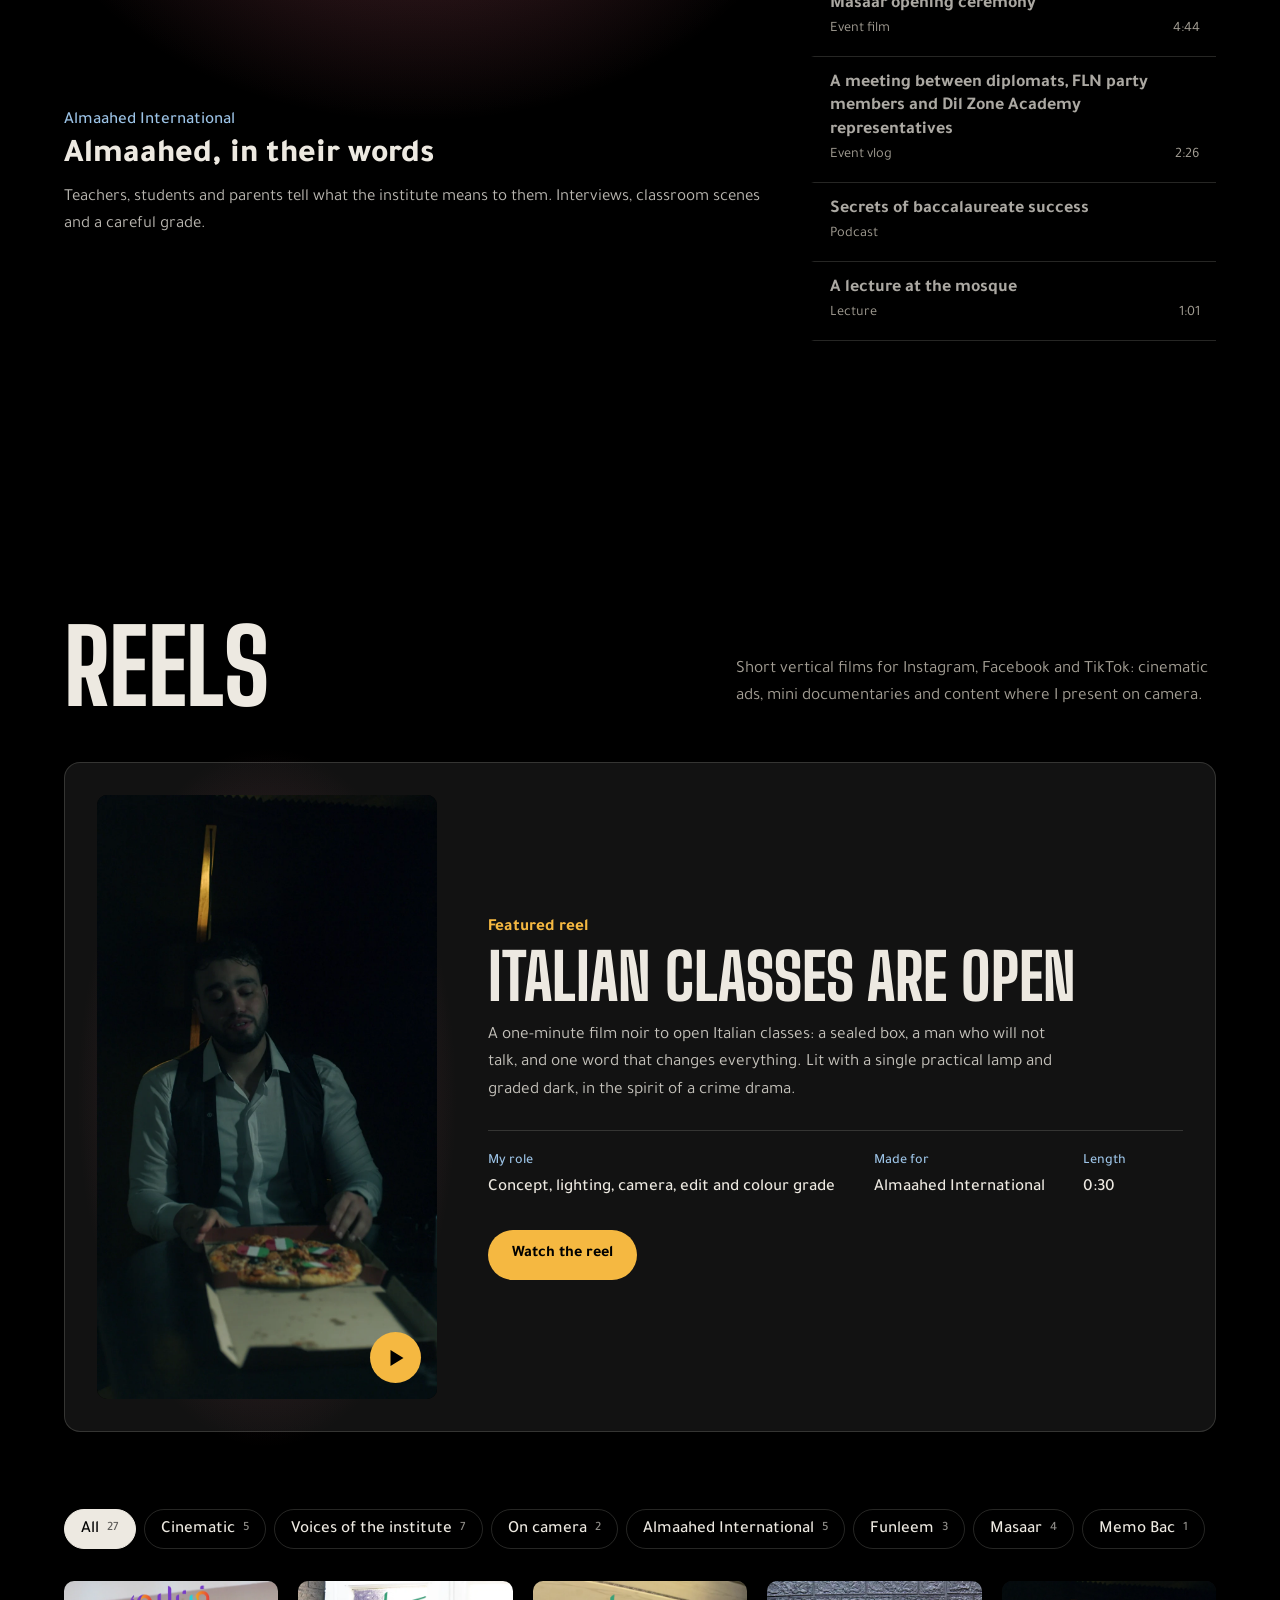
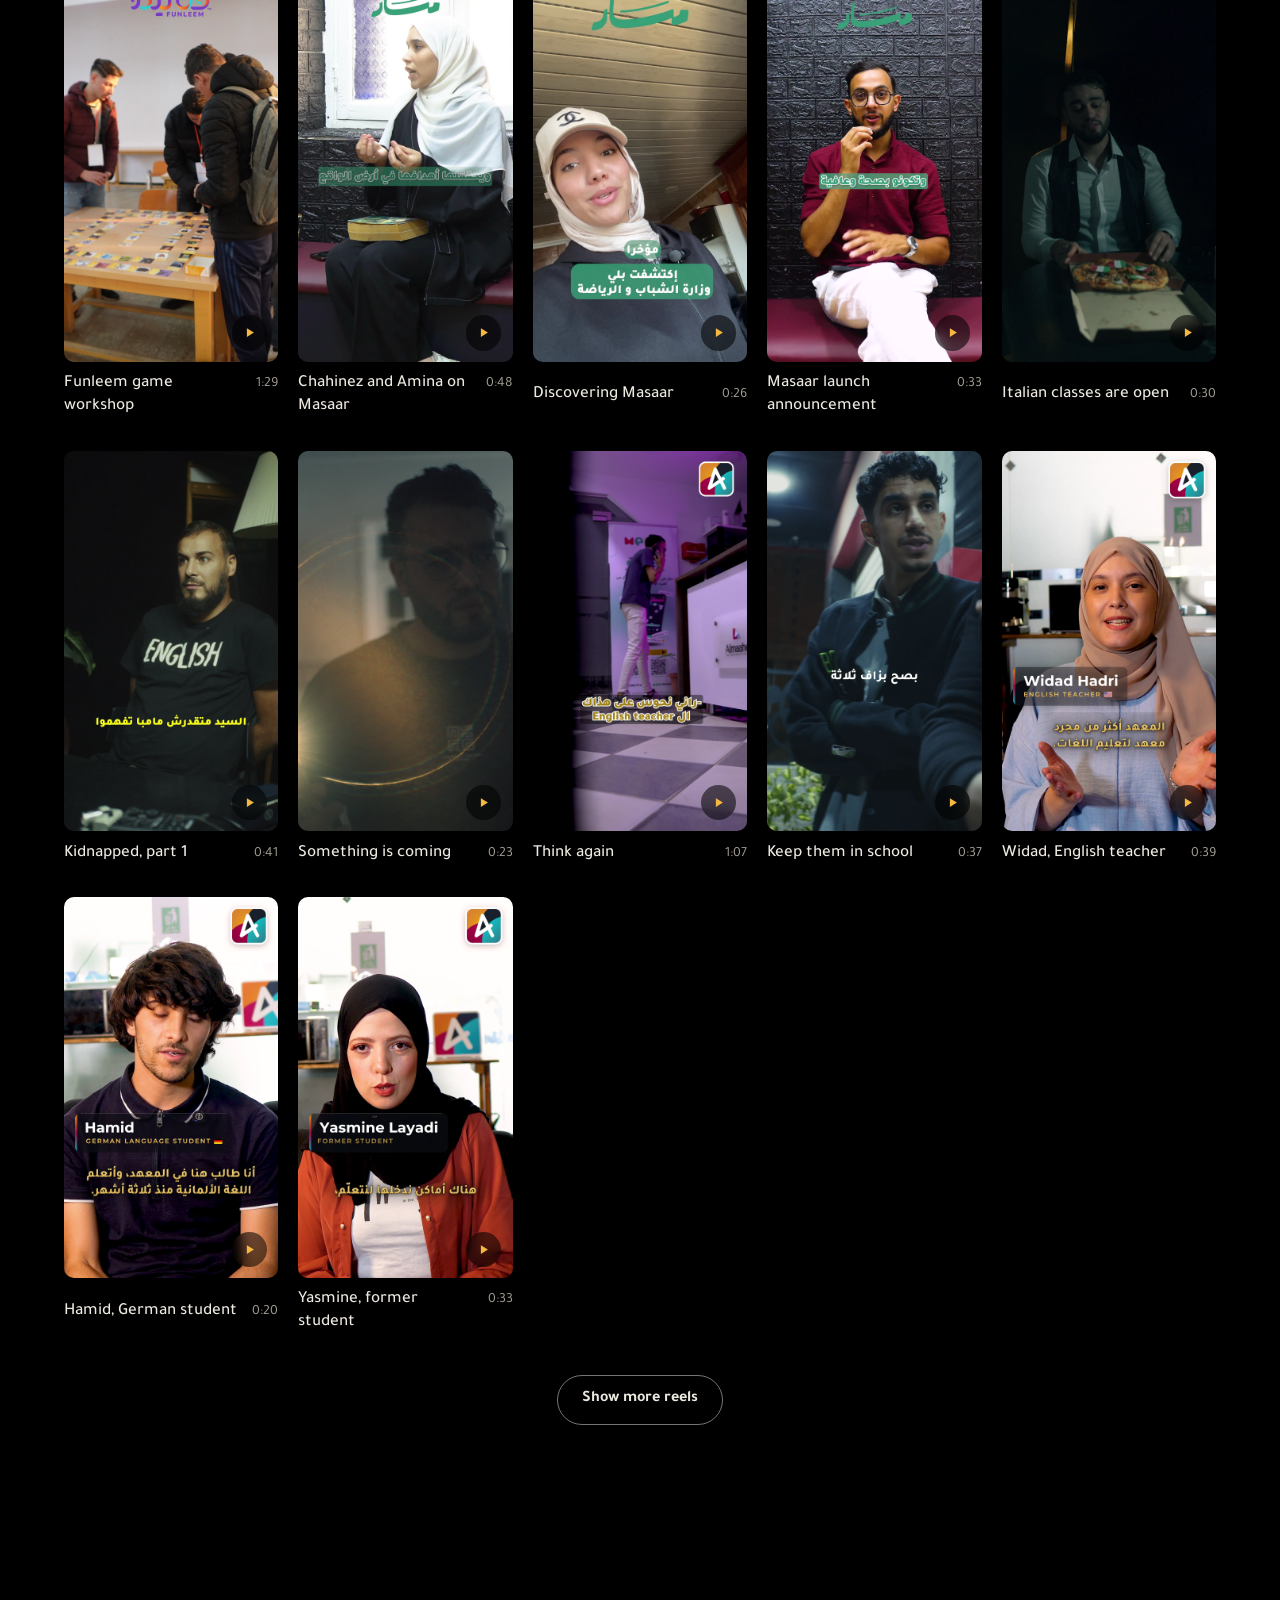
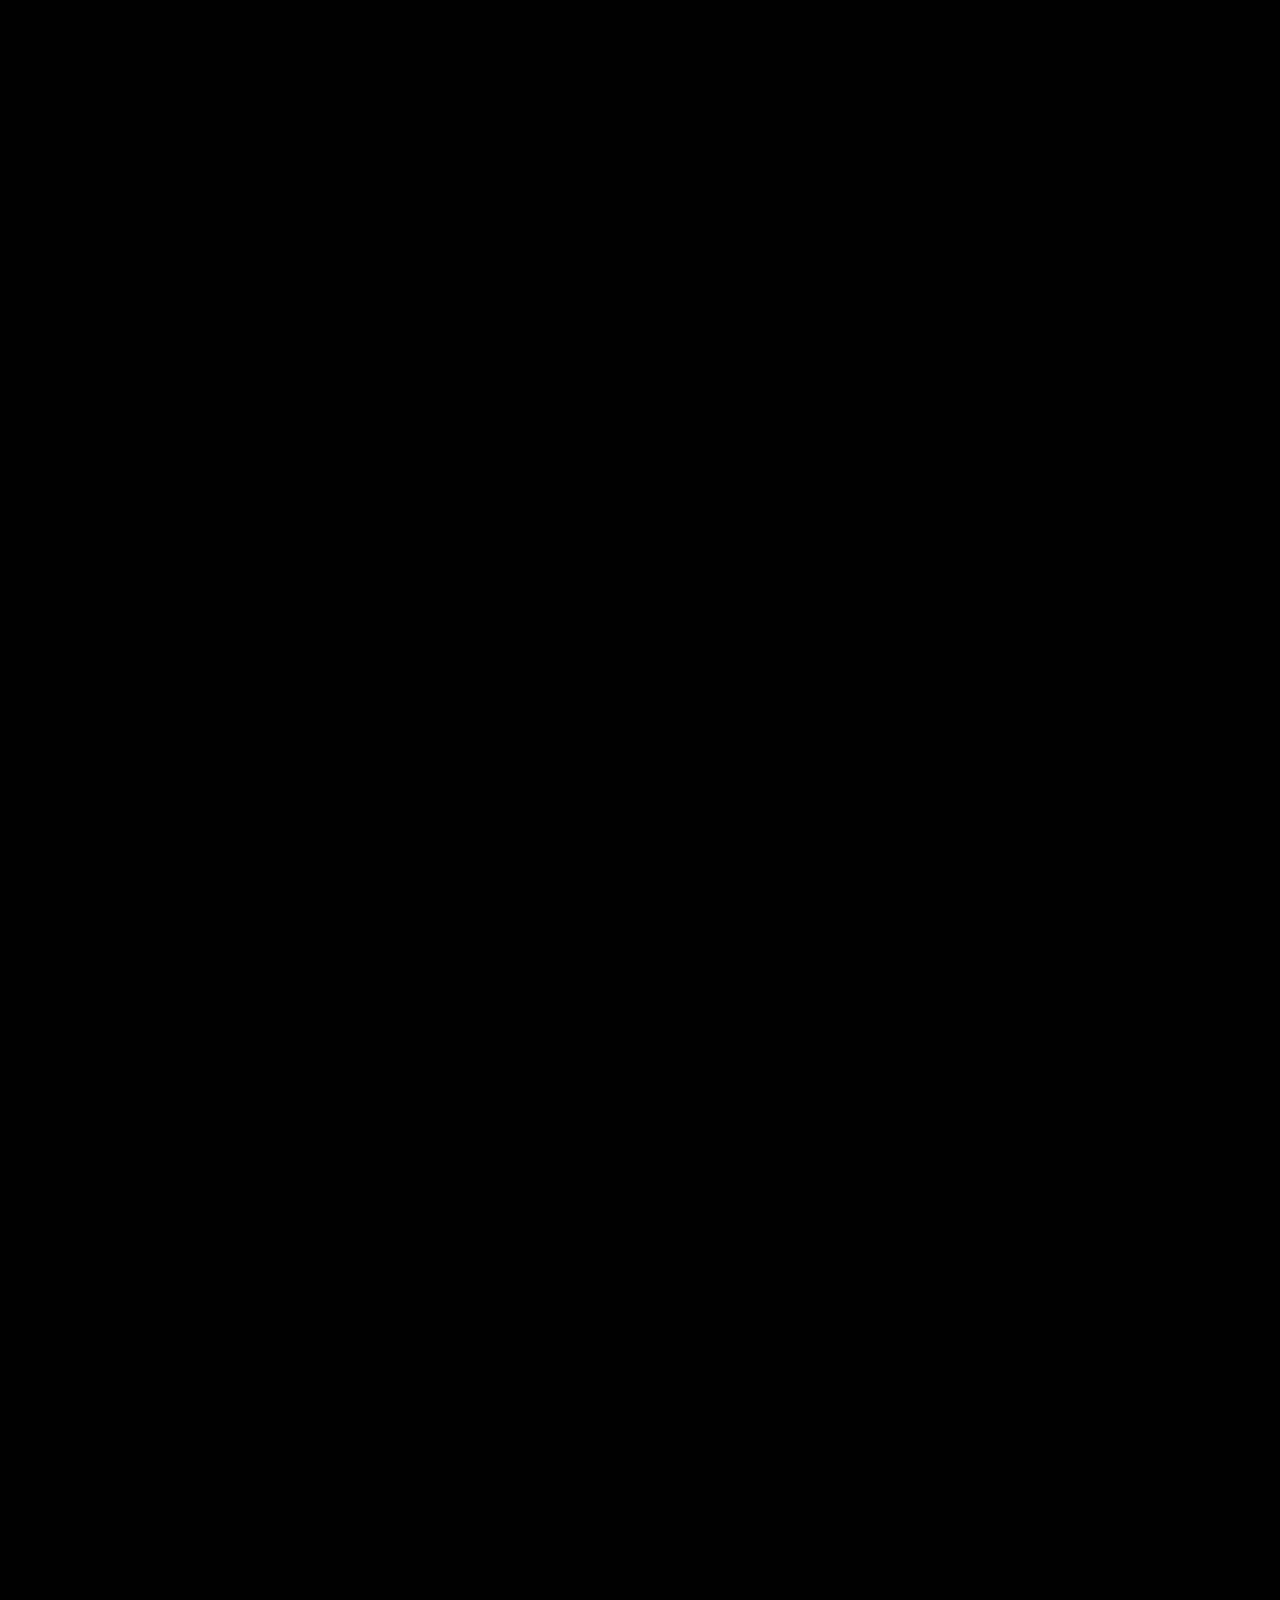
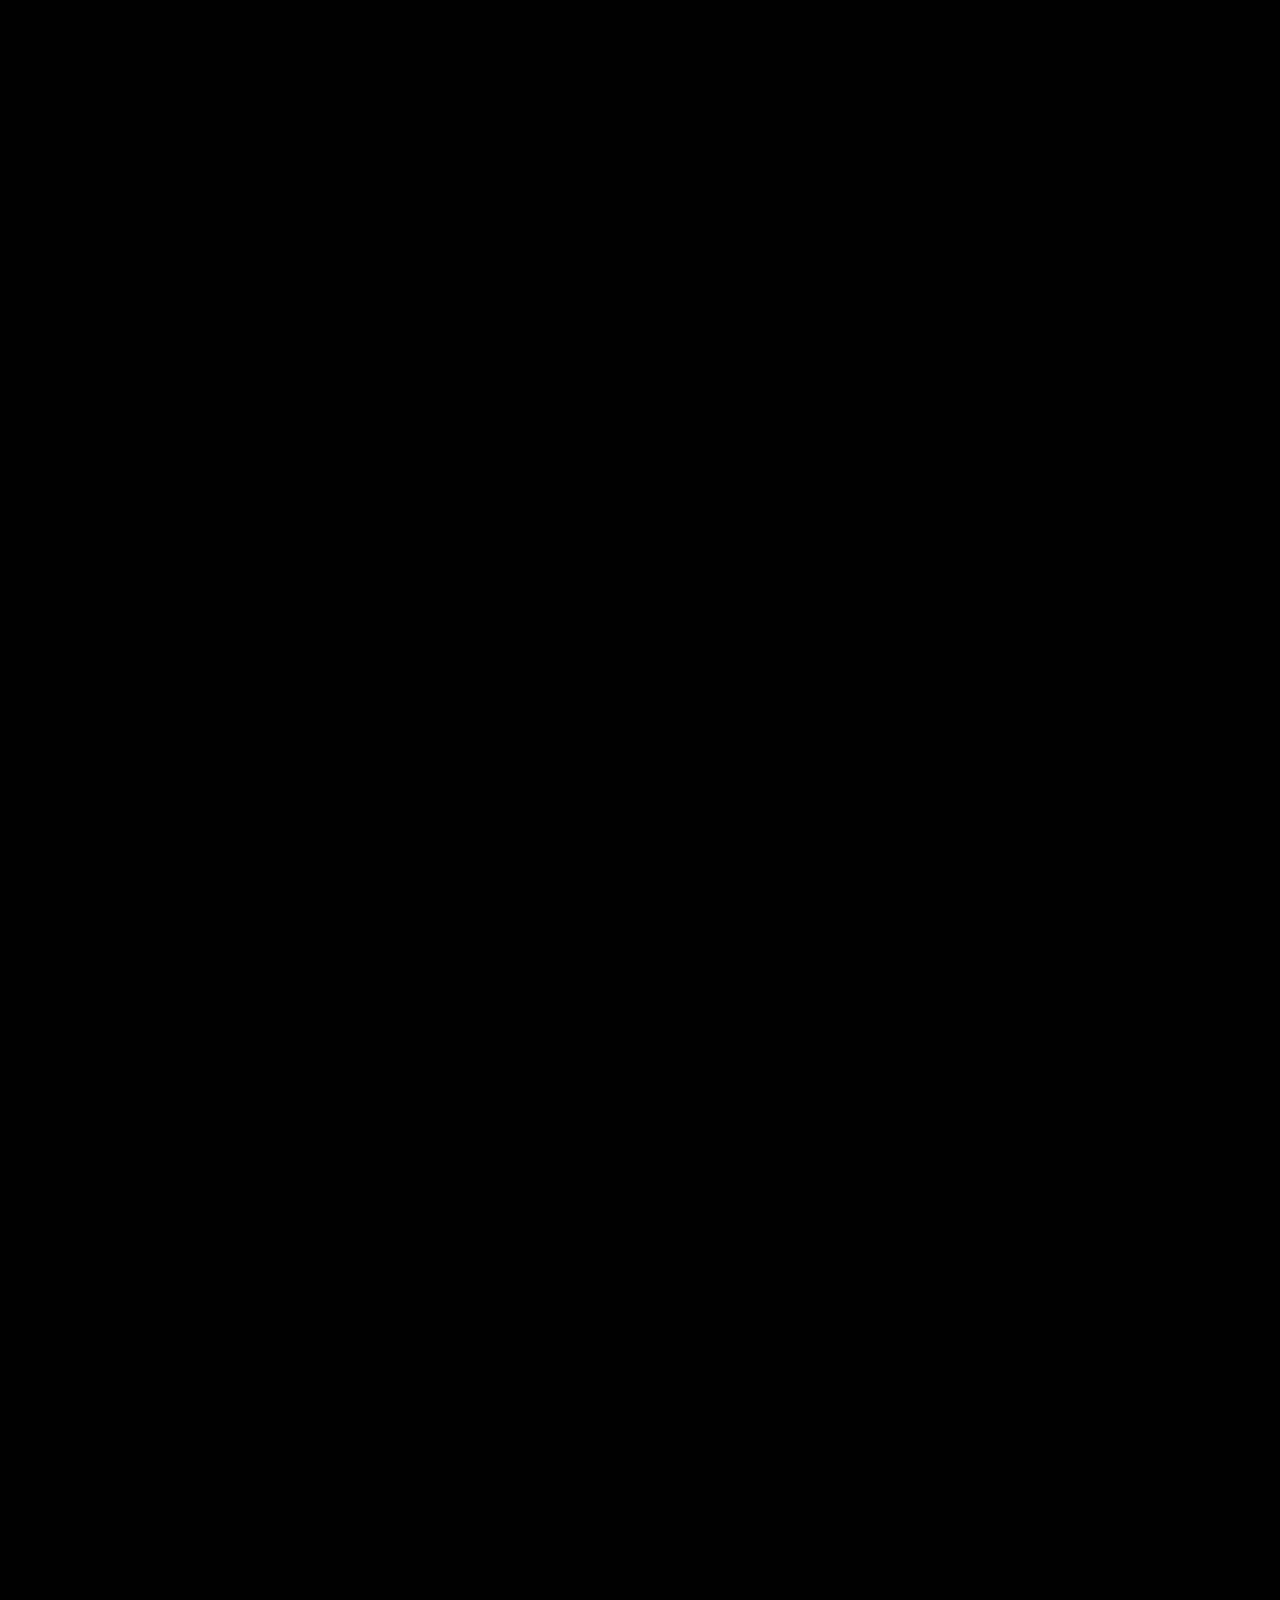
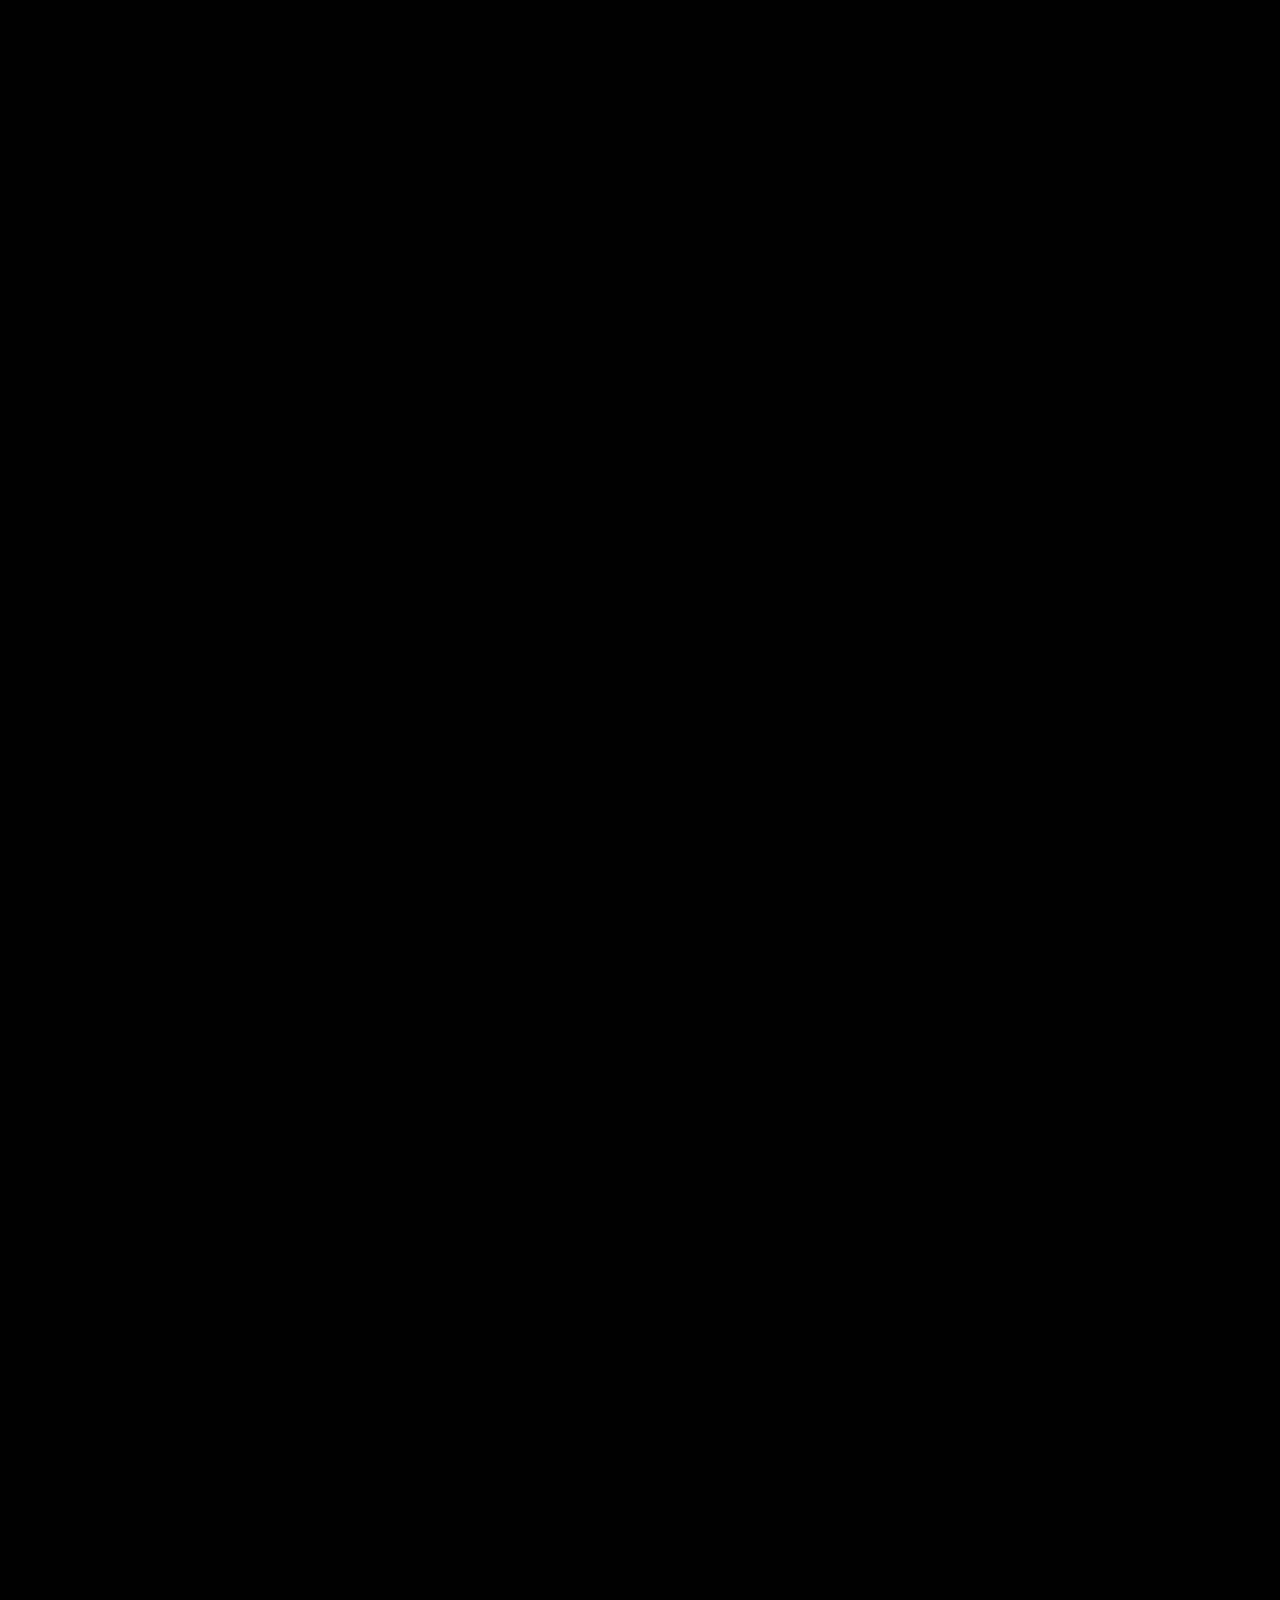
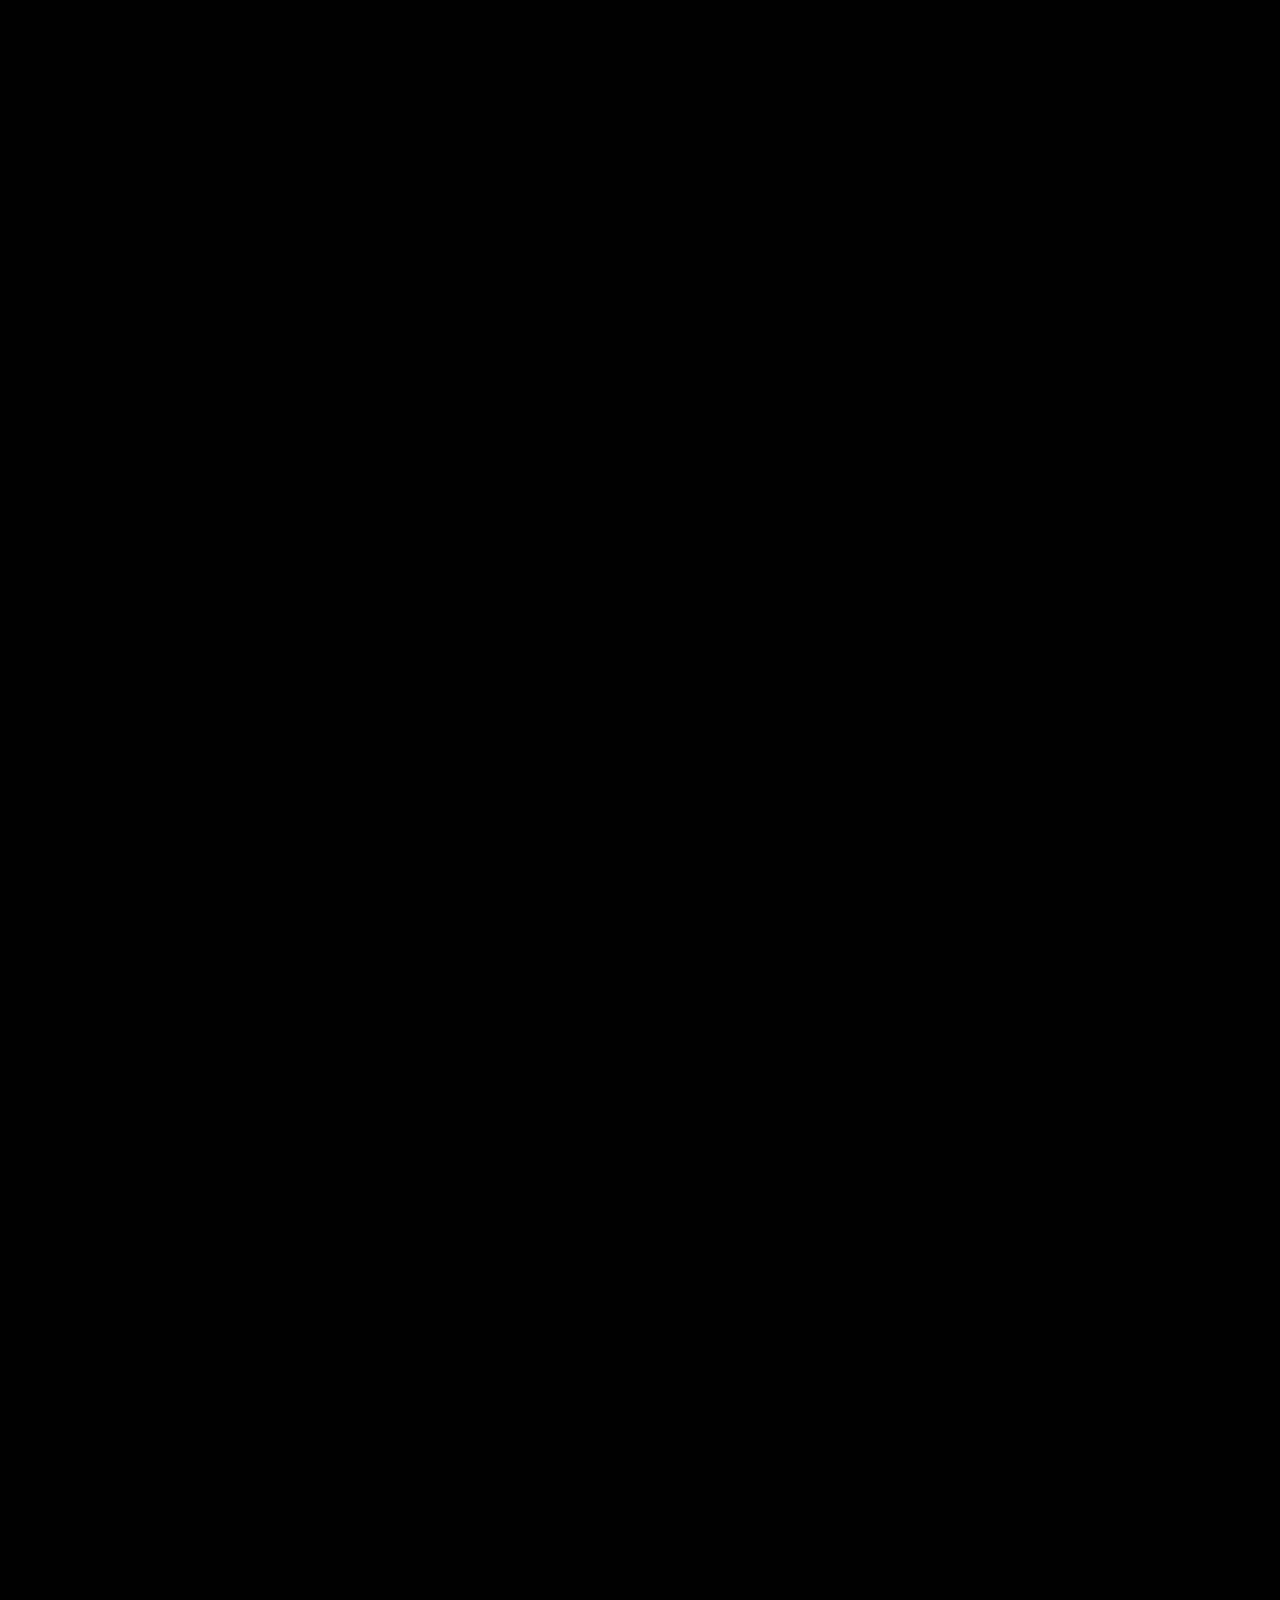
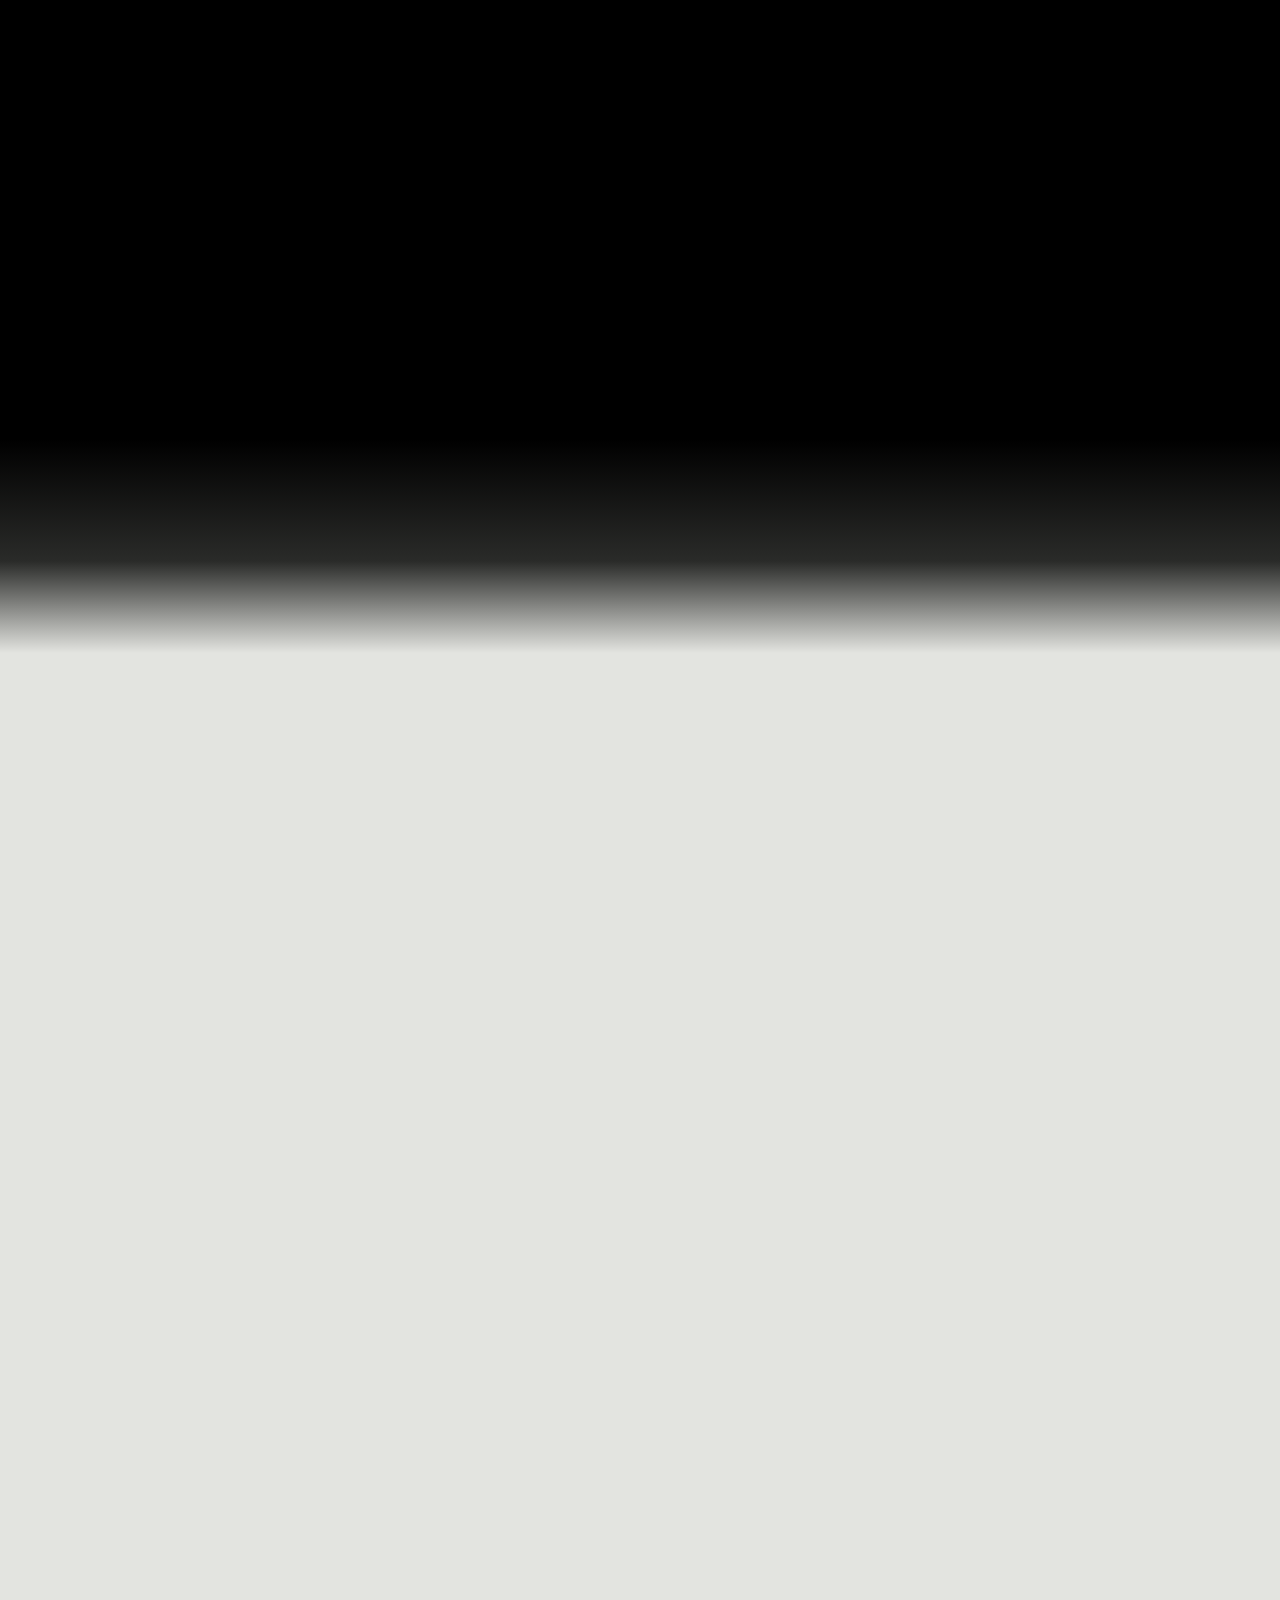
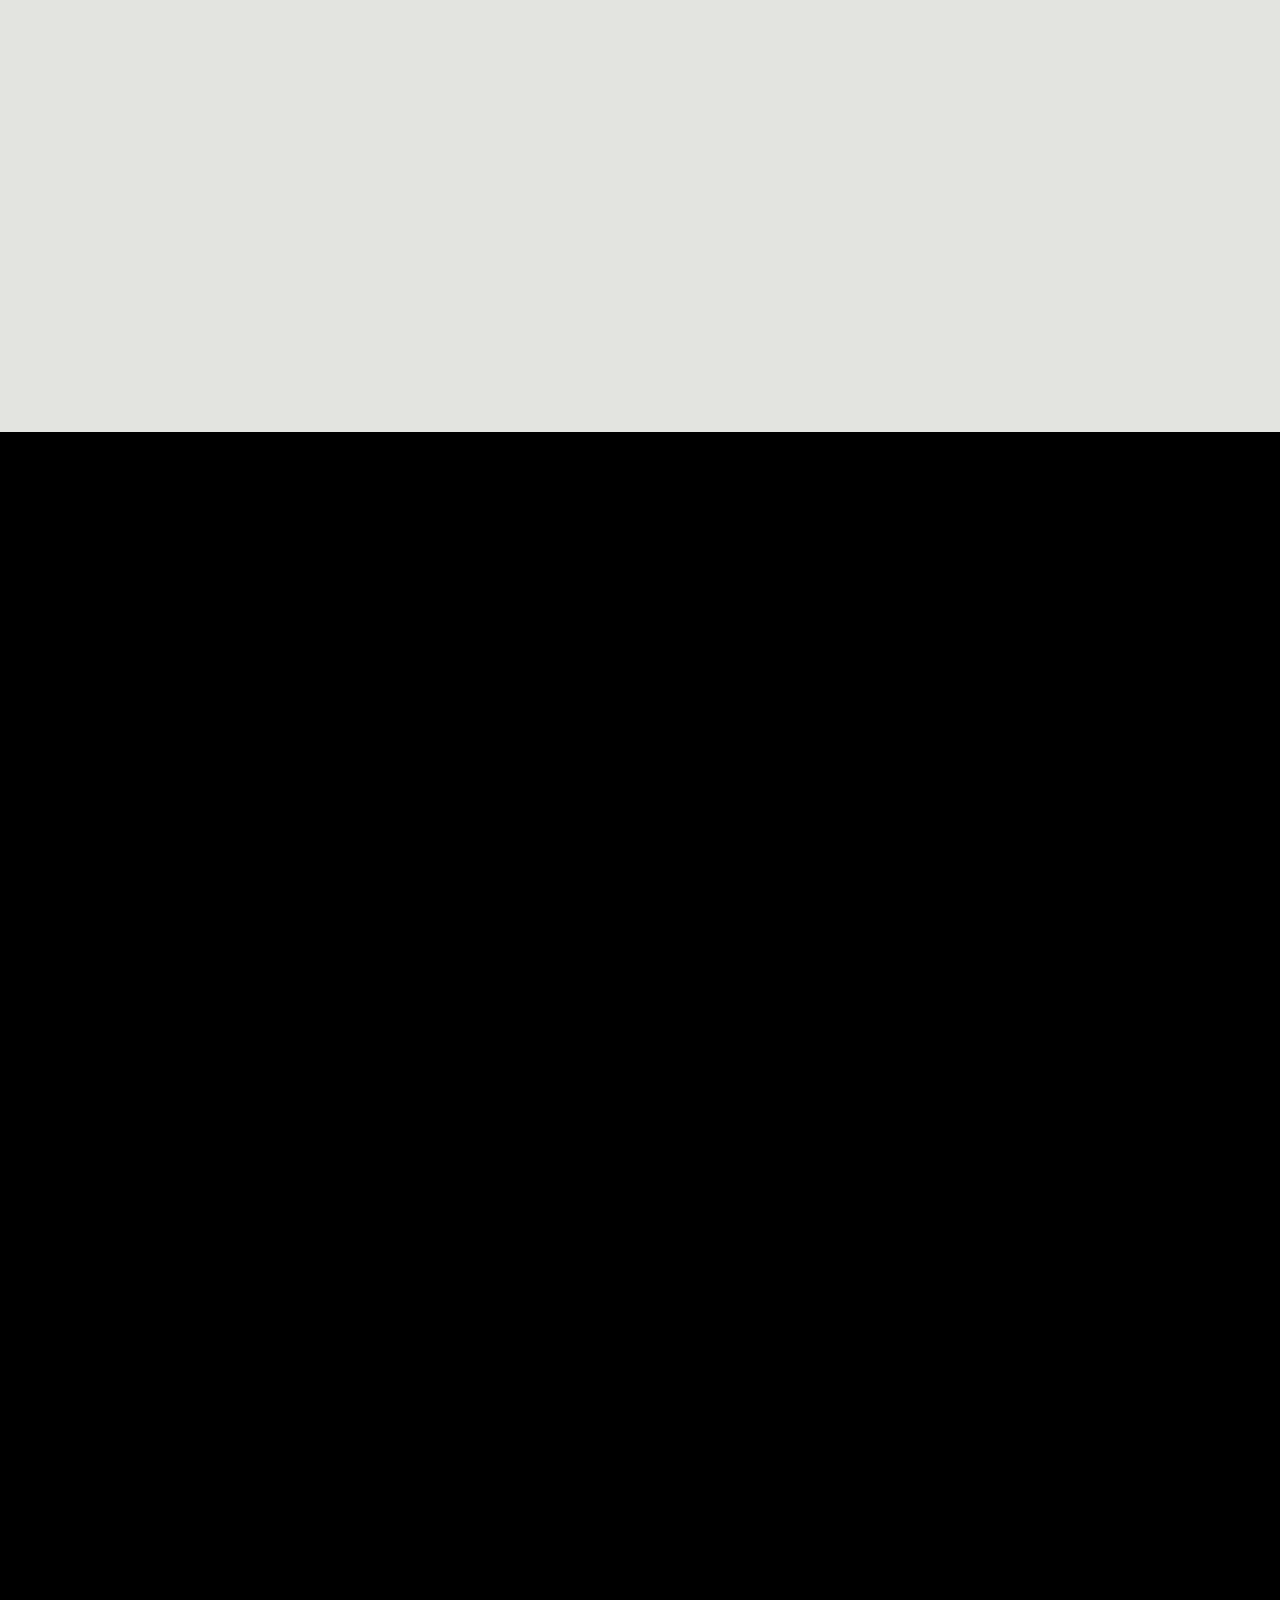
==== commit f8509935: "Mini: the speech bubble moves with him while he flies, so it stays beside his head Co-Authored-By: C" ====
--- a/index.html
+++ b/index.html
@@ -393,6 +393,6 @@
 <script src="assets/js/app.js?v=121f3d65"></script>
 <script src="assets/js/motion.js?v=d0b71674"></script>
 <script src="assets/js/grade.js?v=c0742179"></script>
-<script src="assets/js/buddy.js?v=432a055c"></script>
+<script src="assets/js/buddy.js?v=63b7947a"></script>
 </body>
 </html>
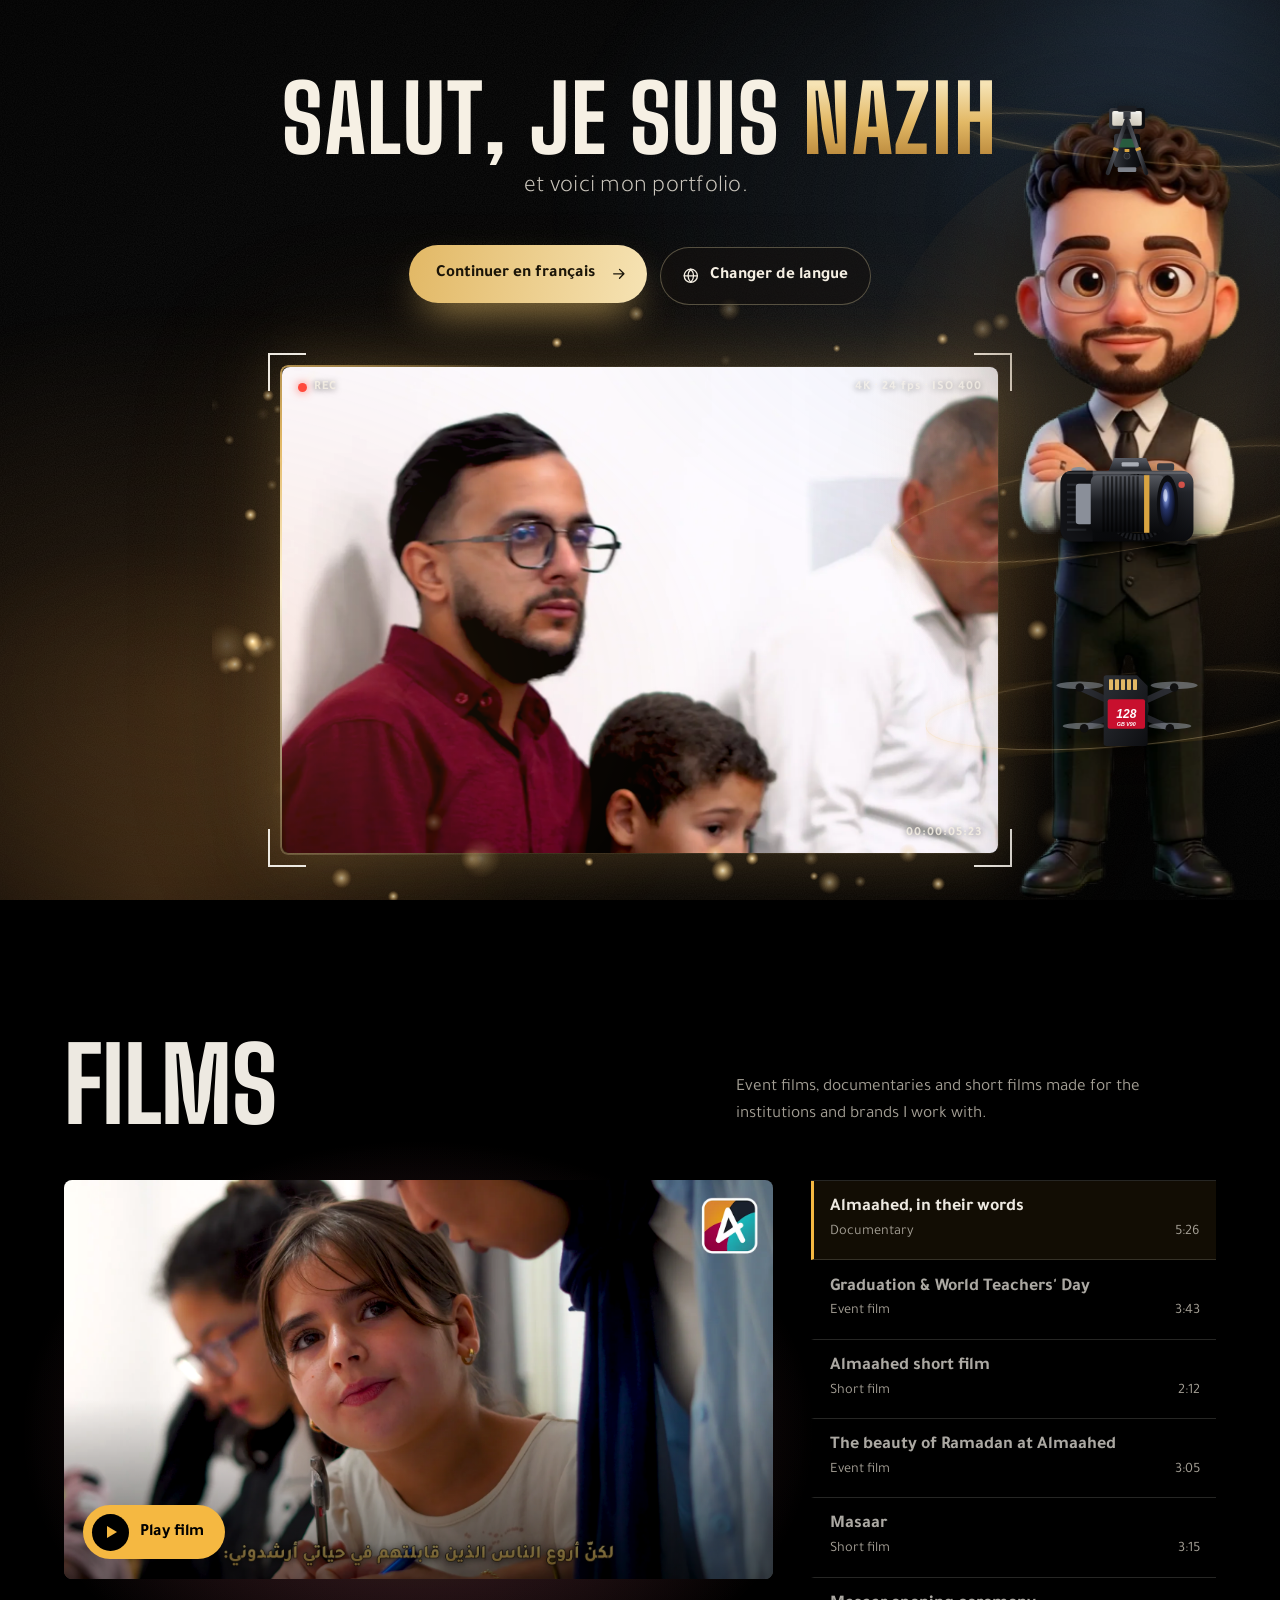
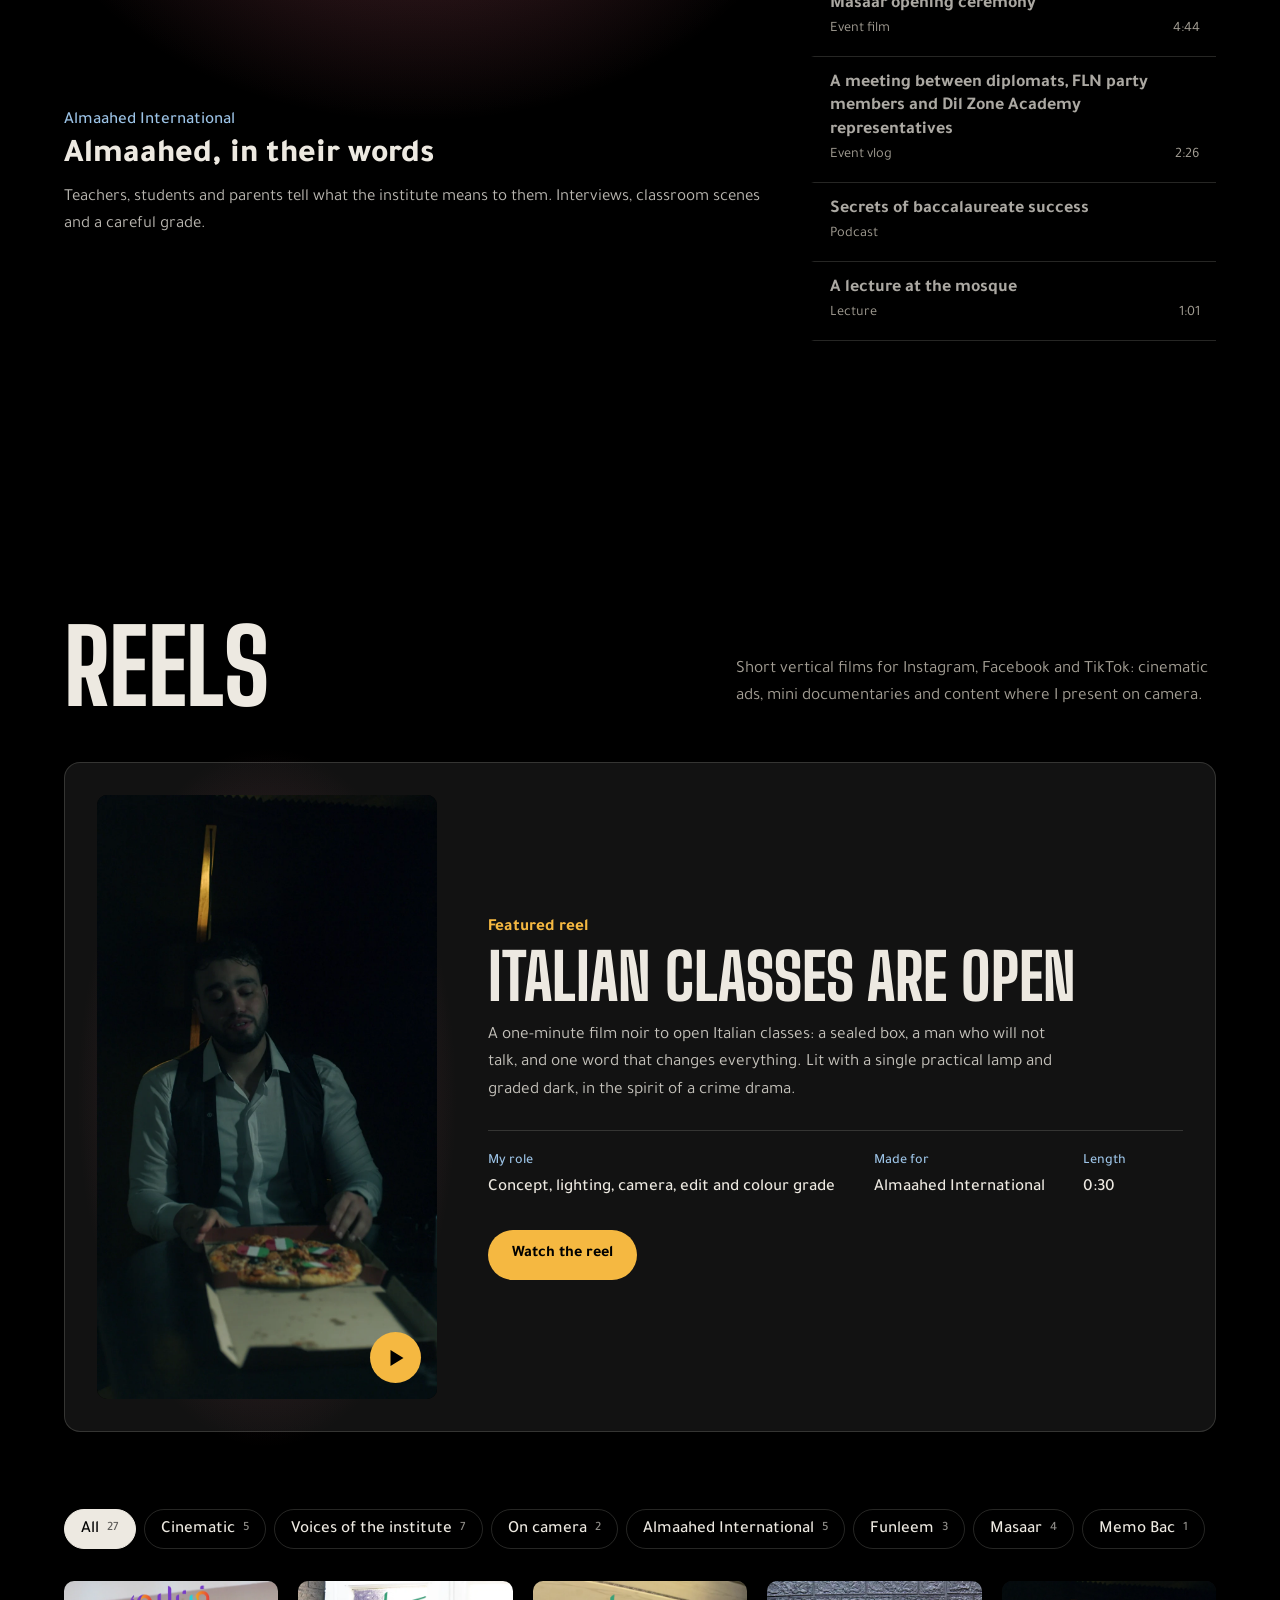
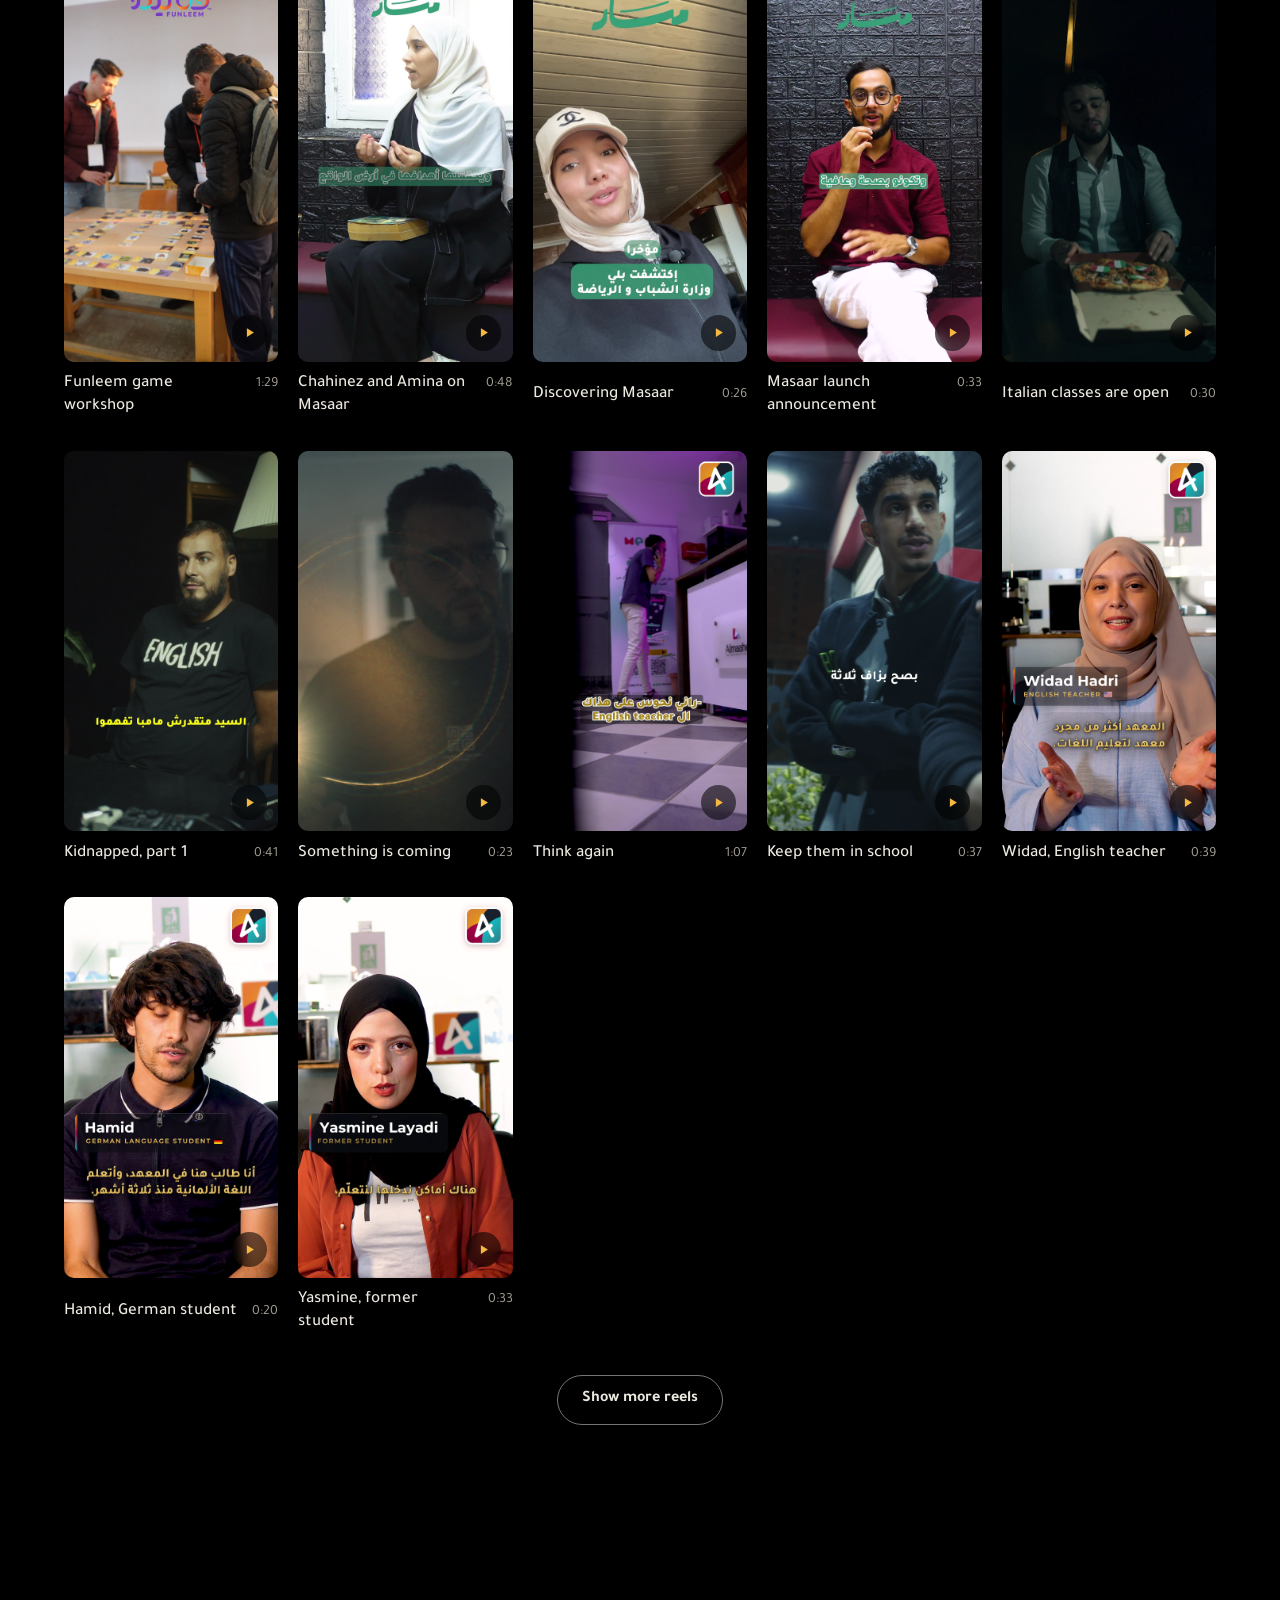
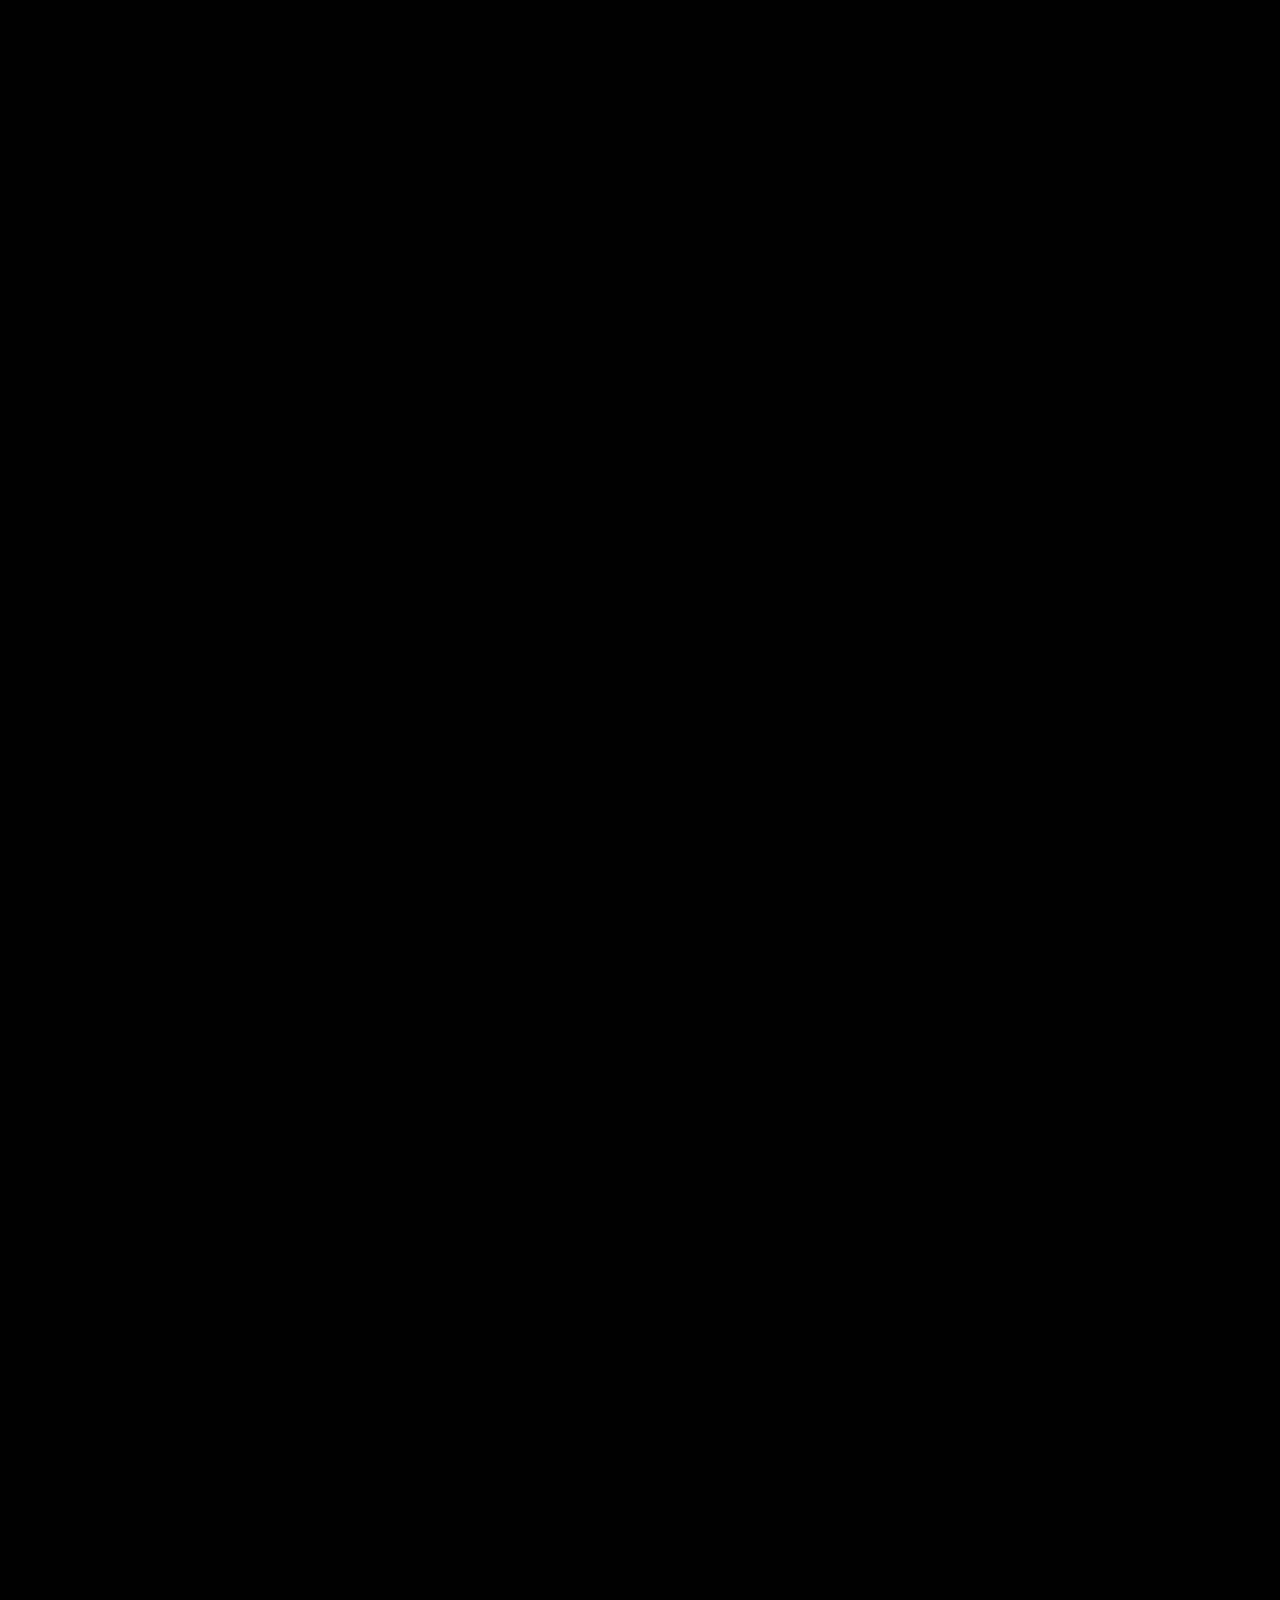
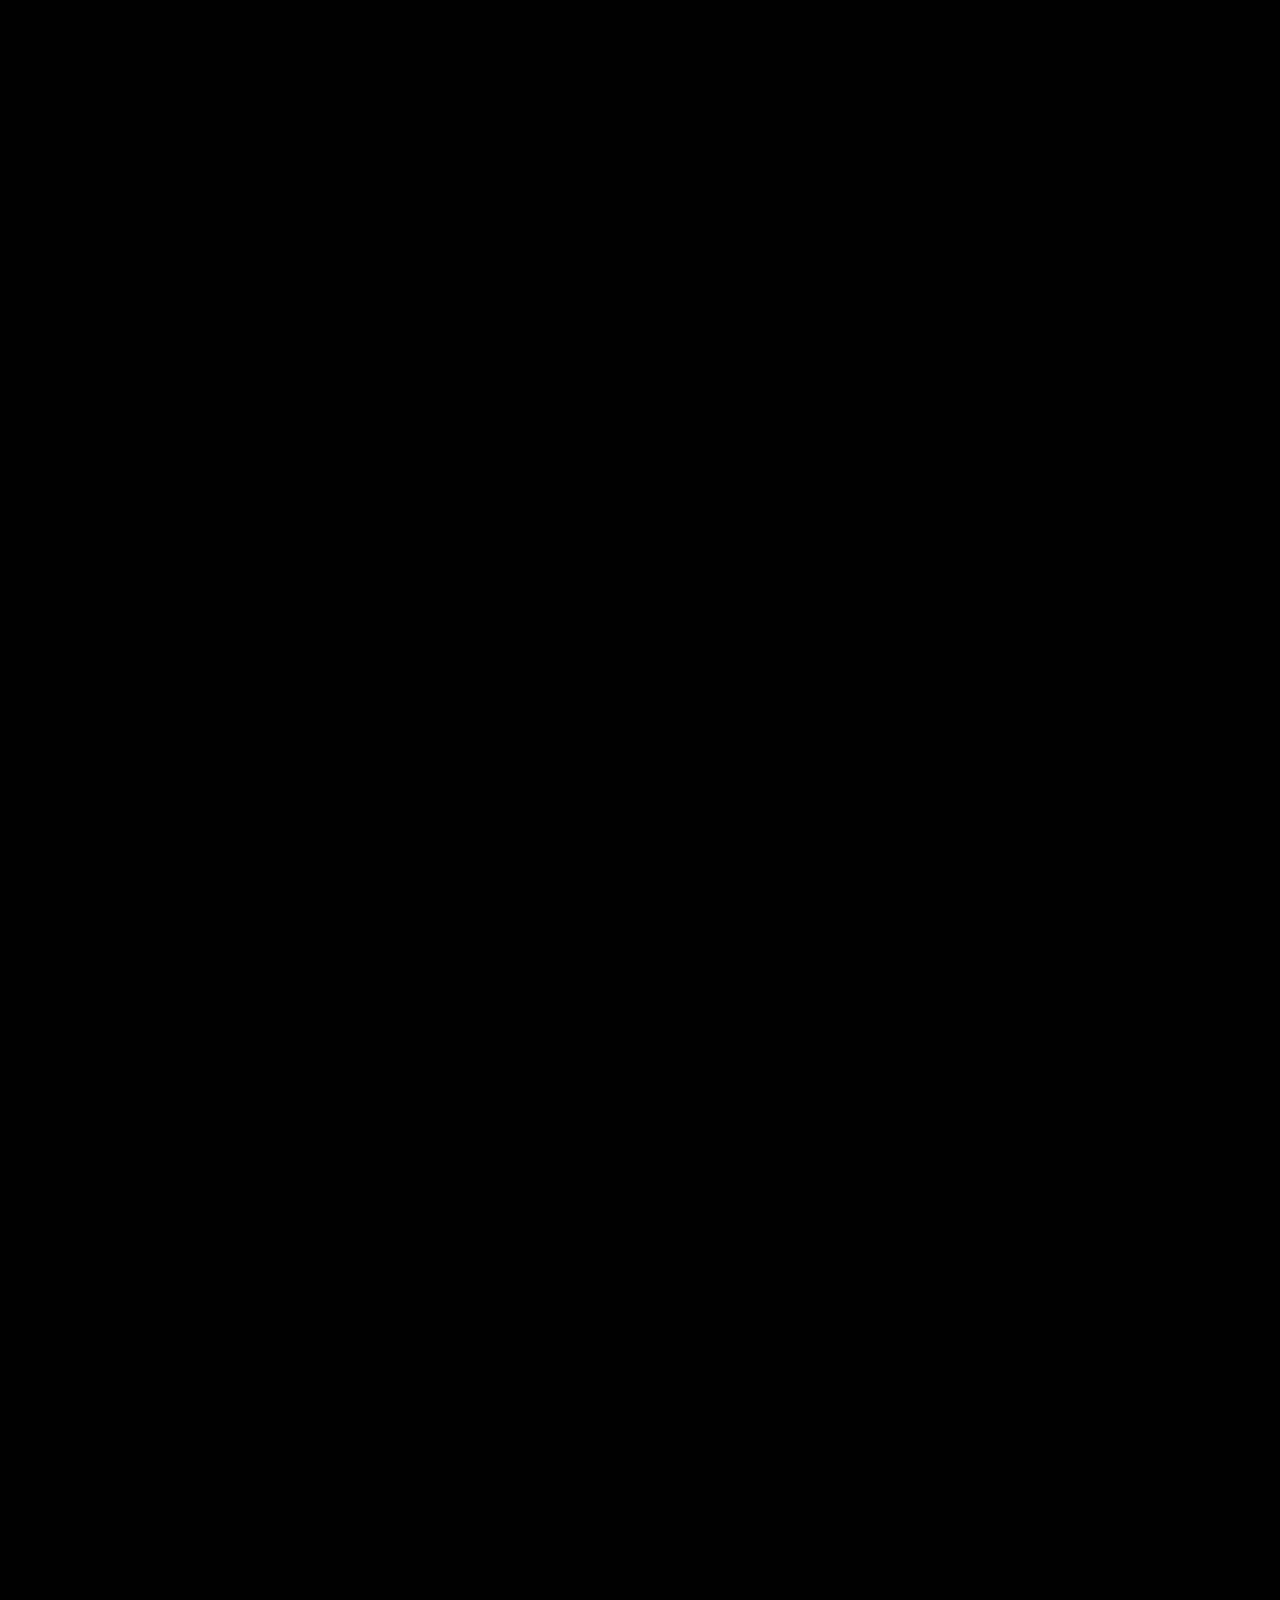
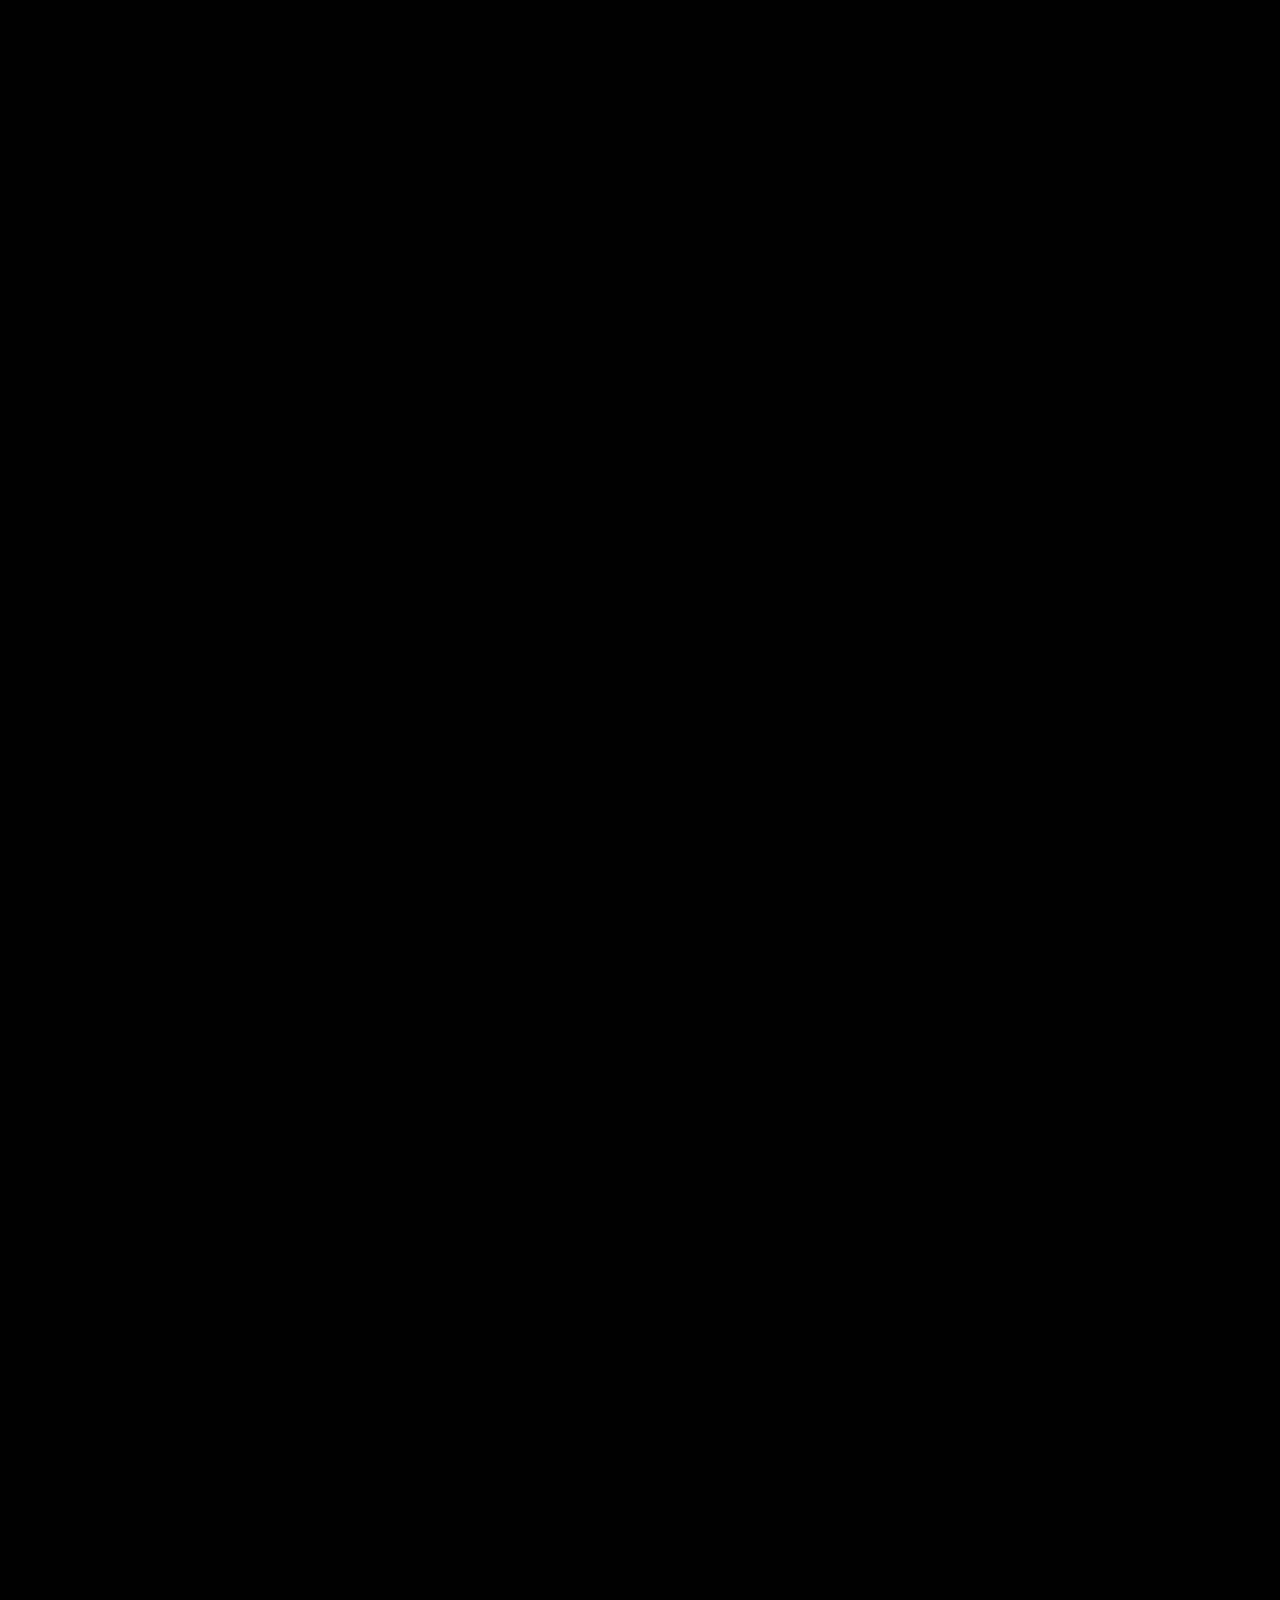
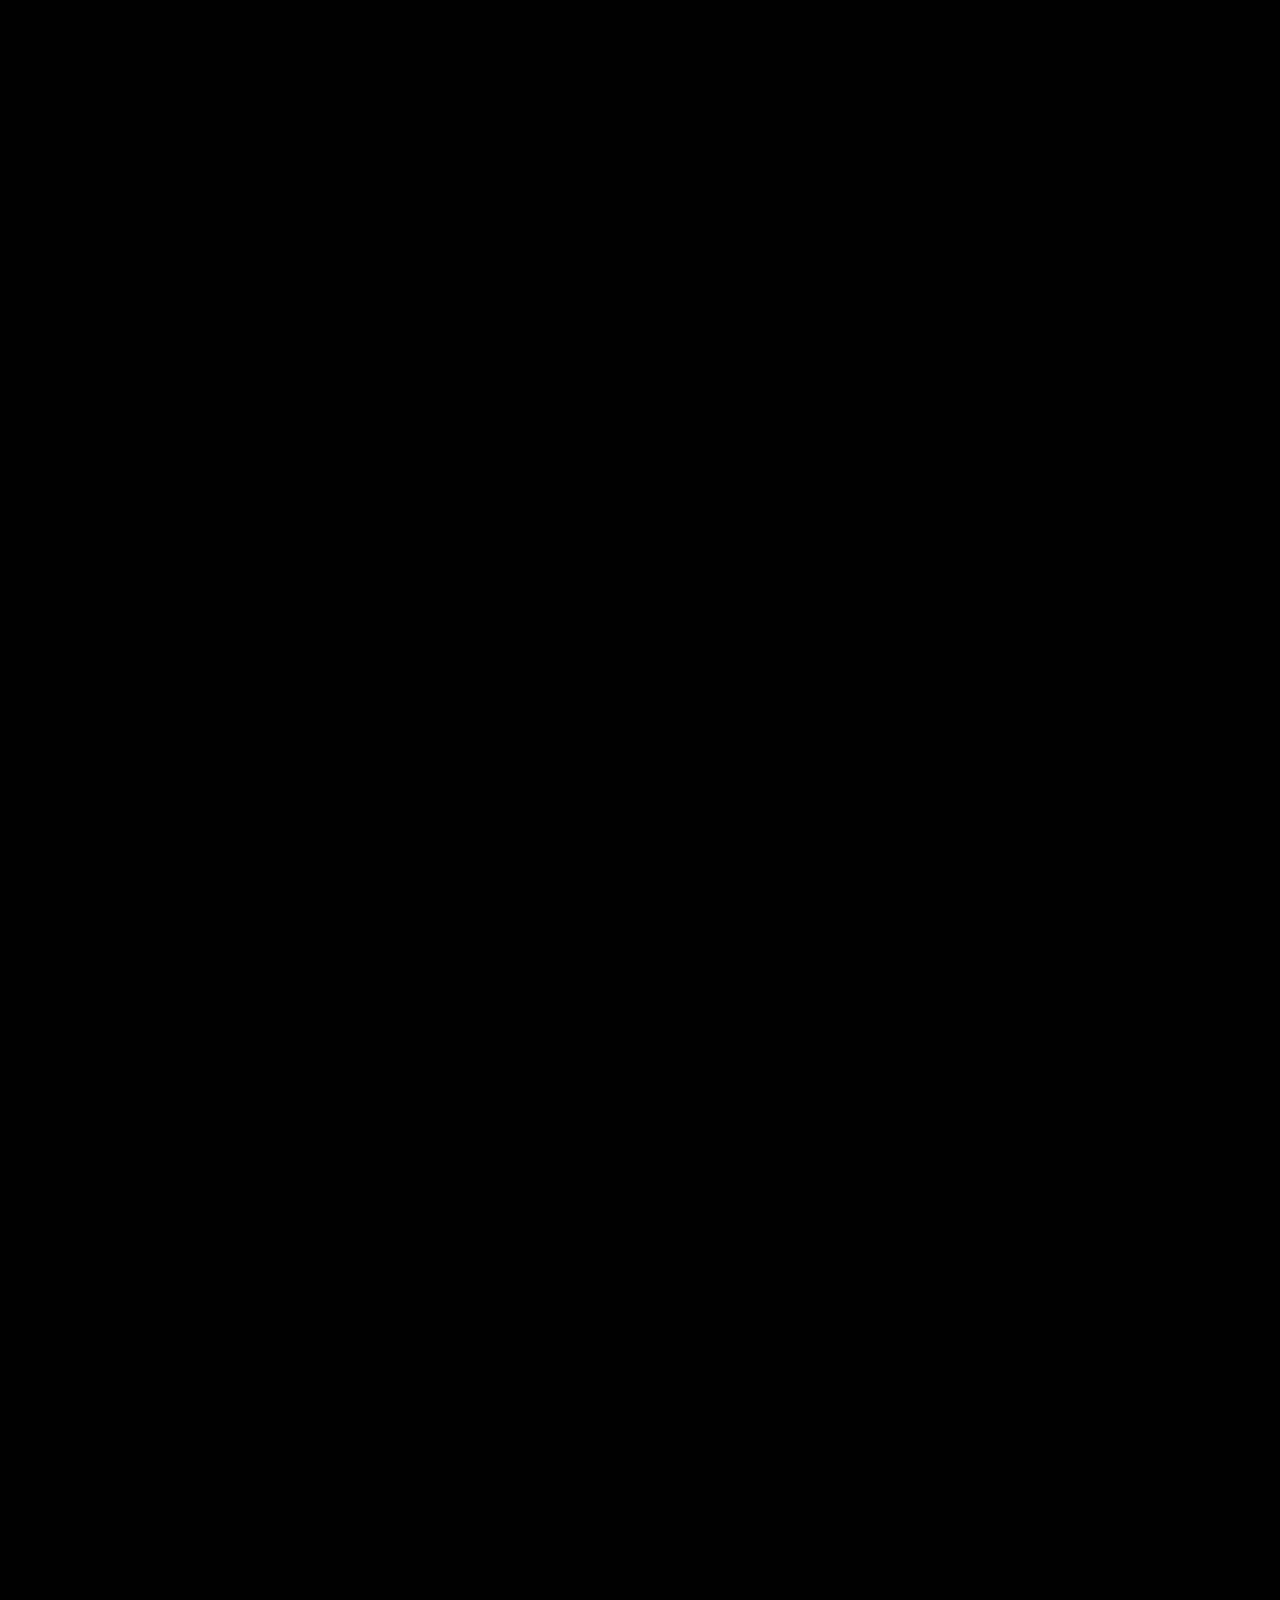
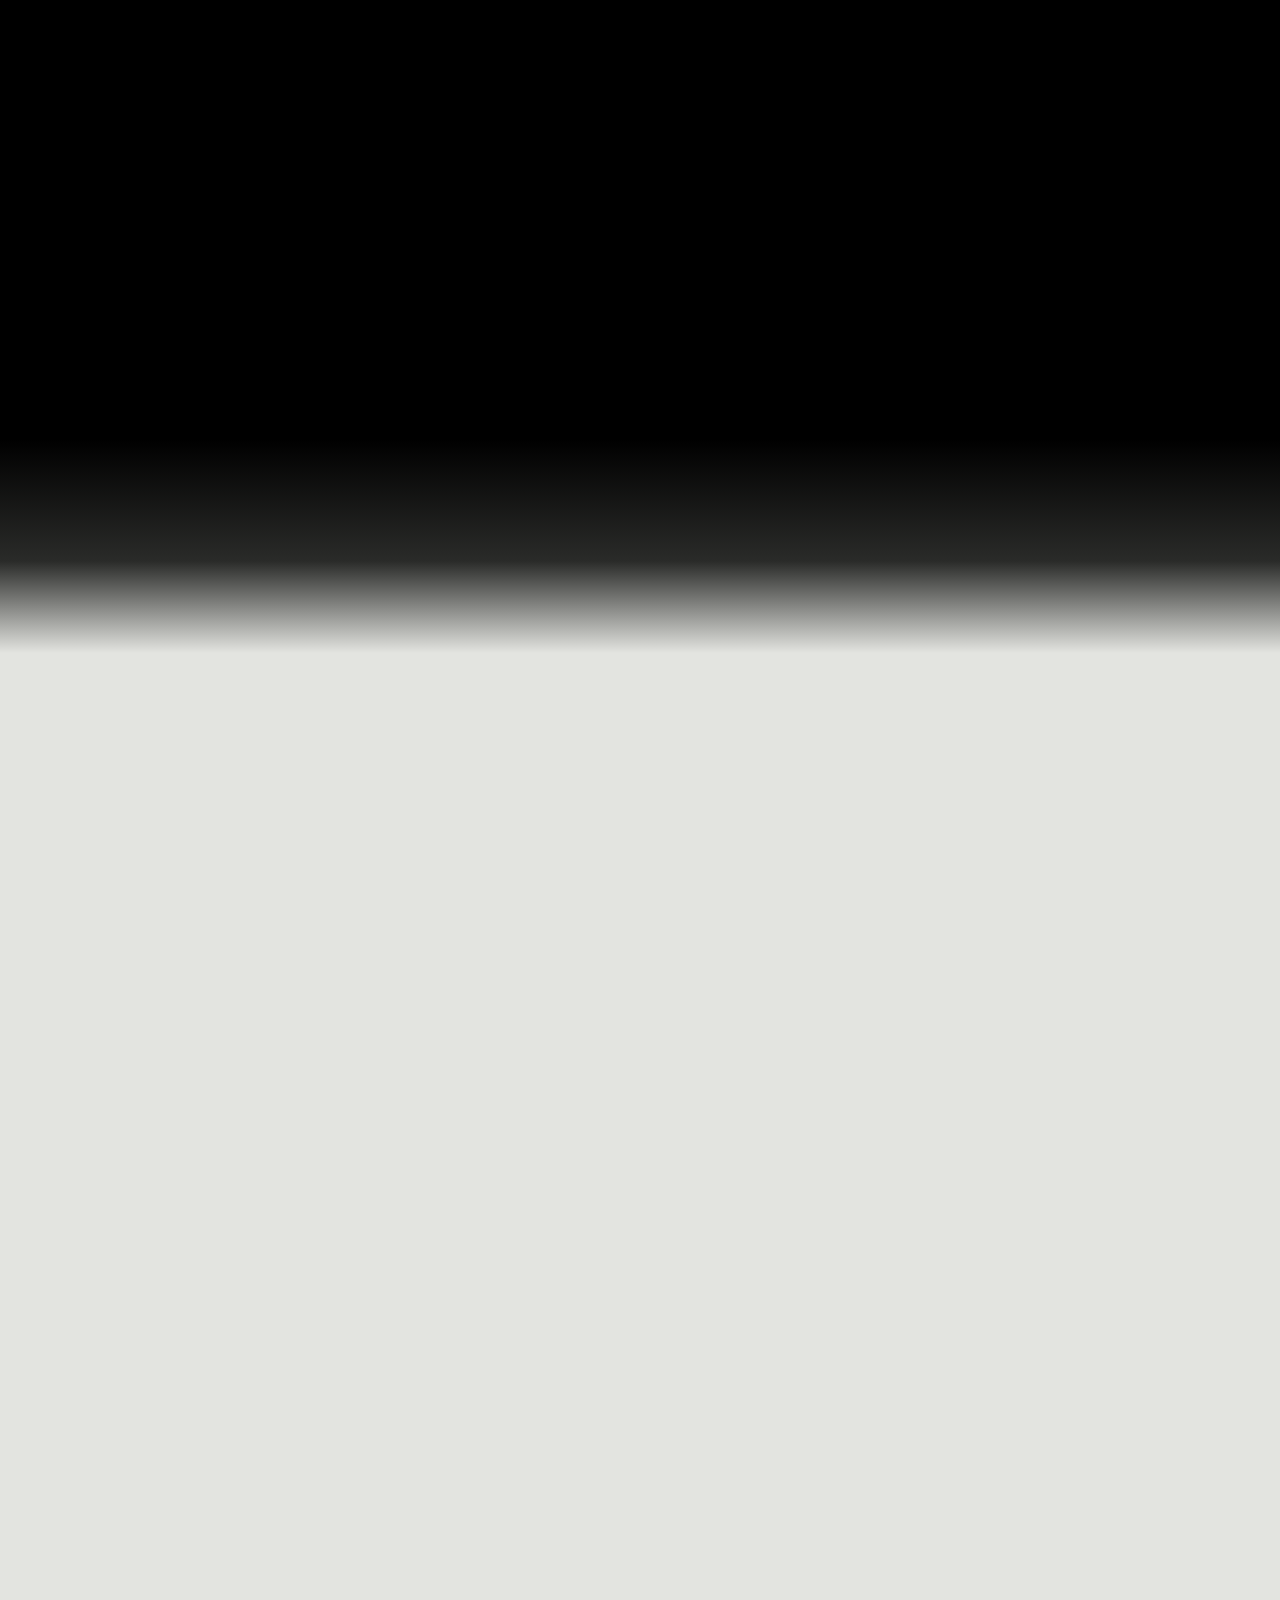
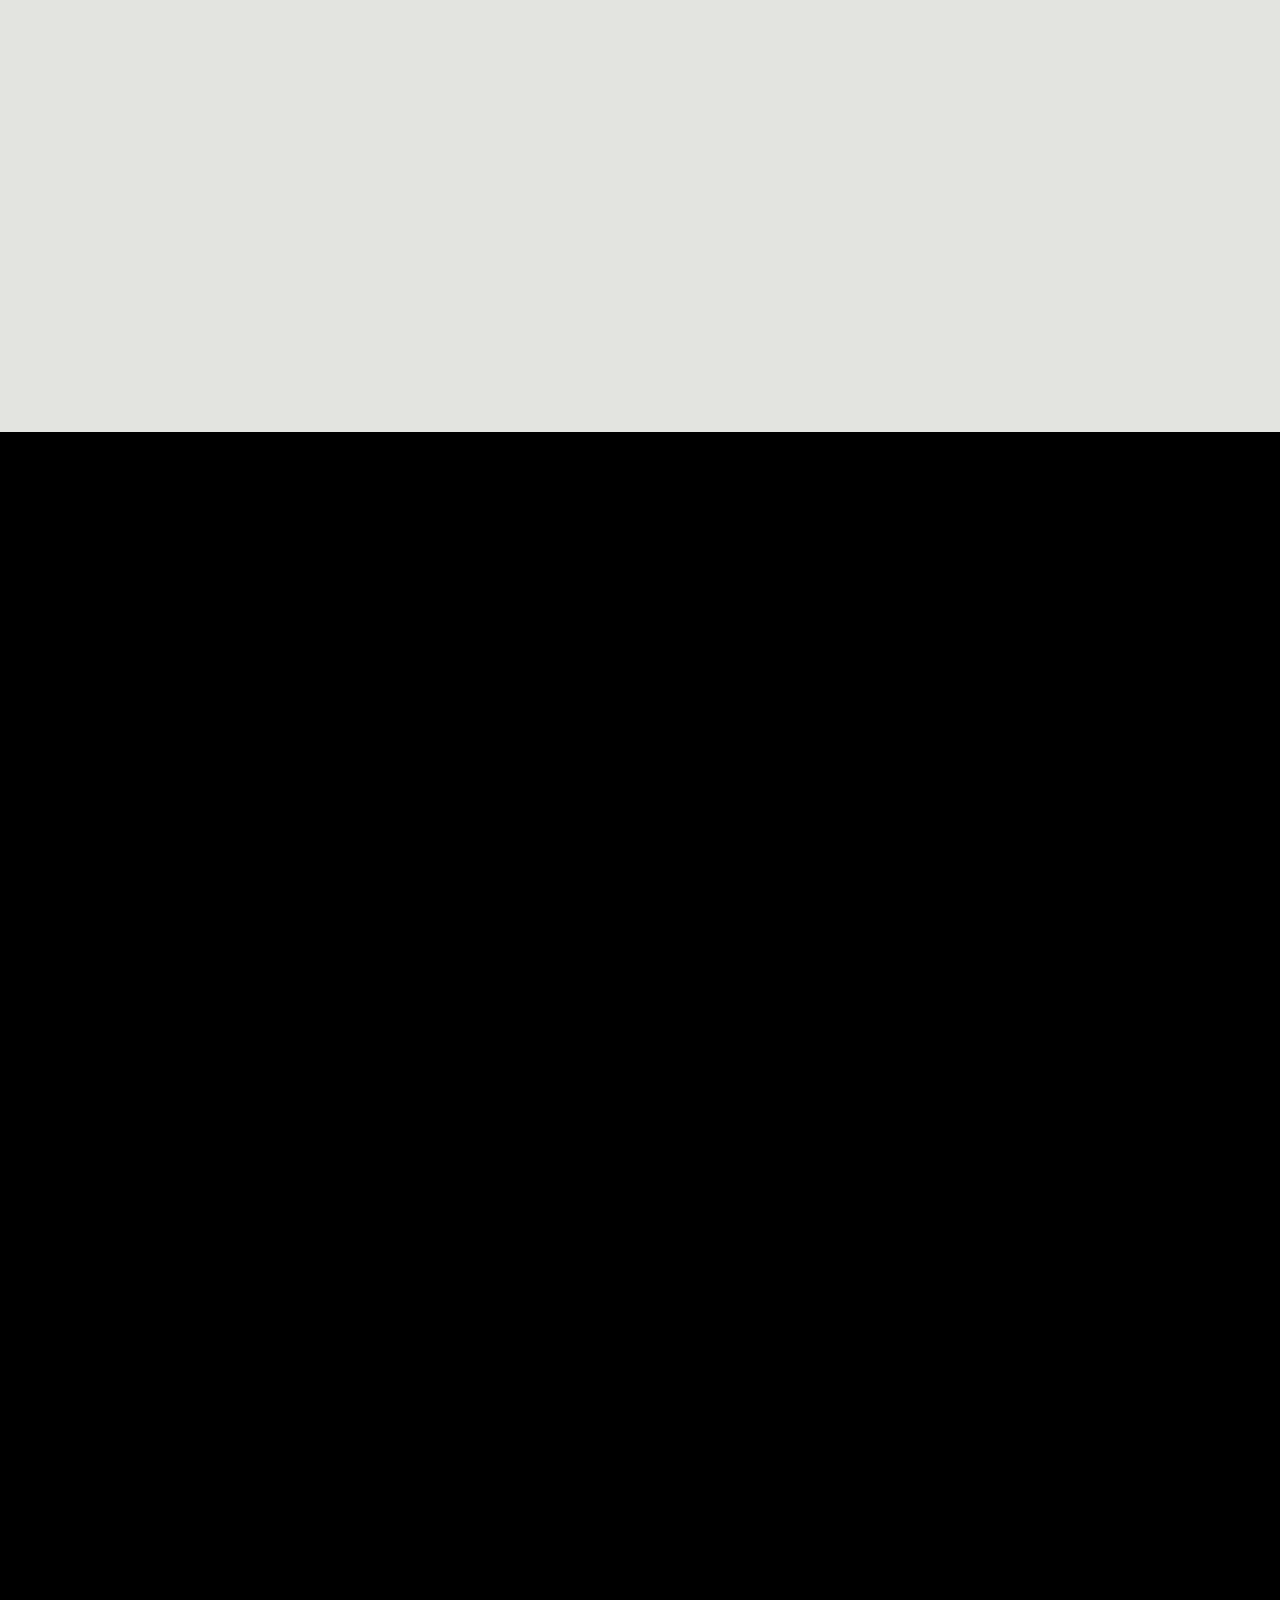
==== commit ea1ec1af: "Mini's speech bubble comes from his mouth: centred on his face, with a tail pointing at him, growing" ====
--- a/index.html
+++ b/index.html
@@ -26,7 +26,7 @@
 <link rel="preconnect" href="https://fonts.googleapis.com">
 <link rel="preconnect" href="https://fonts.gstatic.com" crossorigin>
 <link href="https://fonts.googleapis.com/css2?family=Big+Shoulders+Display:wght@600;800&family=Tajawal:wght@300;400;500;700;800&display=swap" rel="stylesheet">
-<link rel="stylesheet" href="assets/css/style.css?v=7a4b6519">
+<link rel="stylesheet" href="assets/css/style.css?v=46480be5">
 <script src="assets/js/lang-detect.js?v=fd90d918"></script>
 </head>
 <body class="is-gated">
@@ -393,6 +393,6 @@
 <script src="assets/js/app.js?v=121f3d65"></script>
 <script src="assets/js/motion.js?v=d0b71674"></script>
 <script src="assets/js/grade.js?v=c0742179"></script>
-<script src="assets/js/buddy.js?v=63b7947a"></script>
+<script src="assets/js/buddy.js?v=811510ce"></script>
 </body>
 </html>
--- a/assets/css/style.css
+++ b/assets/css/style.css
@@ -1565,3 +1565,10 @@
 .glow::before { background: radial-gradient(closest-side, rgba(245, 184, 65, .62), rgba(240, 110, 100, .3) 55%, transparent); }
 .glow::after { background: radial-gradient(closest-side, rgba(79, 160, 232, .58), rgba(150, 105, 240, .28) 55%, transparent); }
 @media (max-width: 760px) { .glow::before, .glow::after { filter: none; } }
+
+/* the speech bubble comes out of his mouth: centred on his face height, a small tail pointing at him, and it grows
+   from that side (it used to hang from a top corner, so it looked like it came from above him) */
+.buddy__say { top: 17%; translate: 0 -50%; border-radius: 14px; transform-origin: right center; overflow: visible; }
+[dir="rtl"] .buddy__say { border-radius: 14px; transform-origin: left center; }
+.buddy__say::after { content: ''; position: absolute; top: 50%; inset-inline-end: -5px; width: 11px; height: 11px; margin-top: -5.5px;
+  background: inherit; transform: rotate(45deg); border-radius: 2px; }
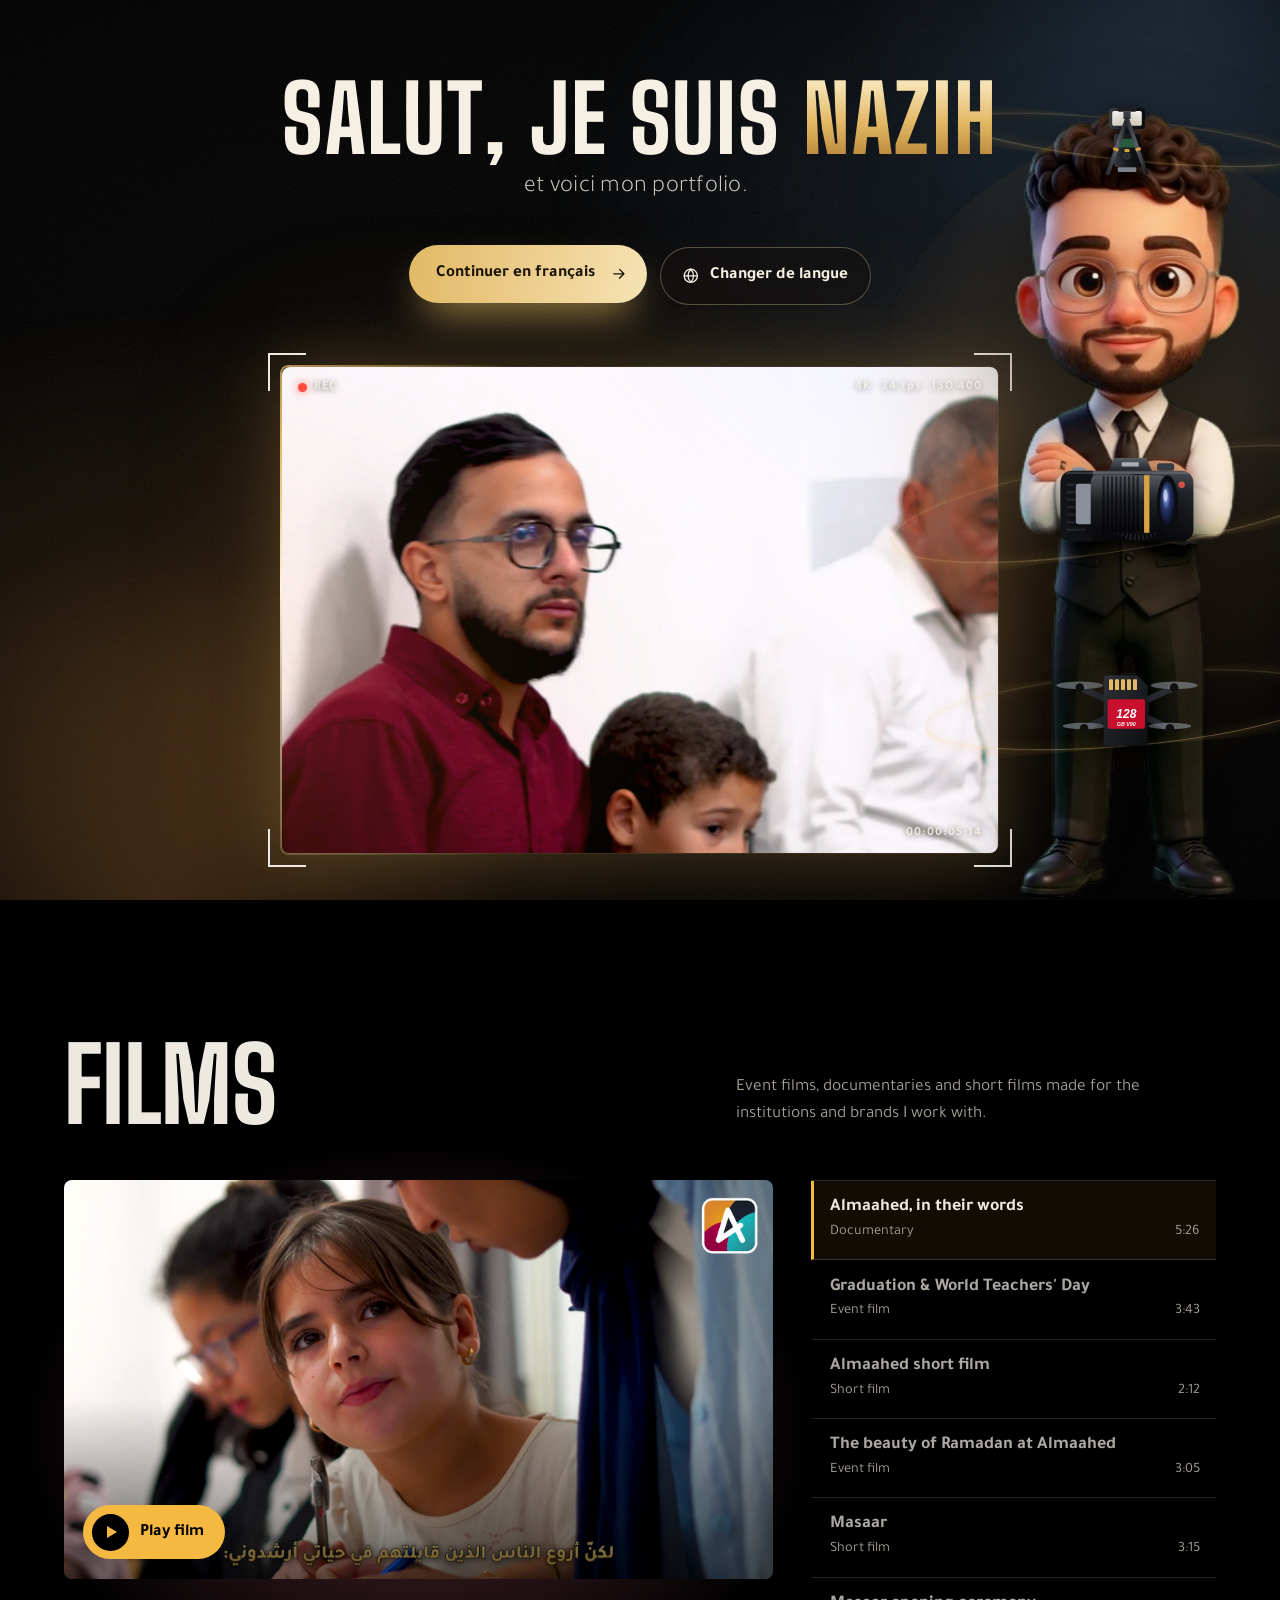
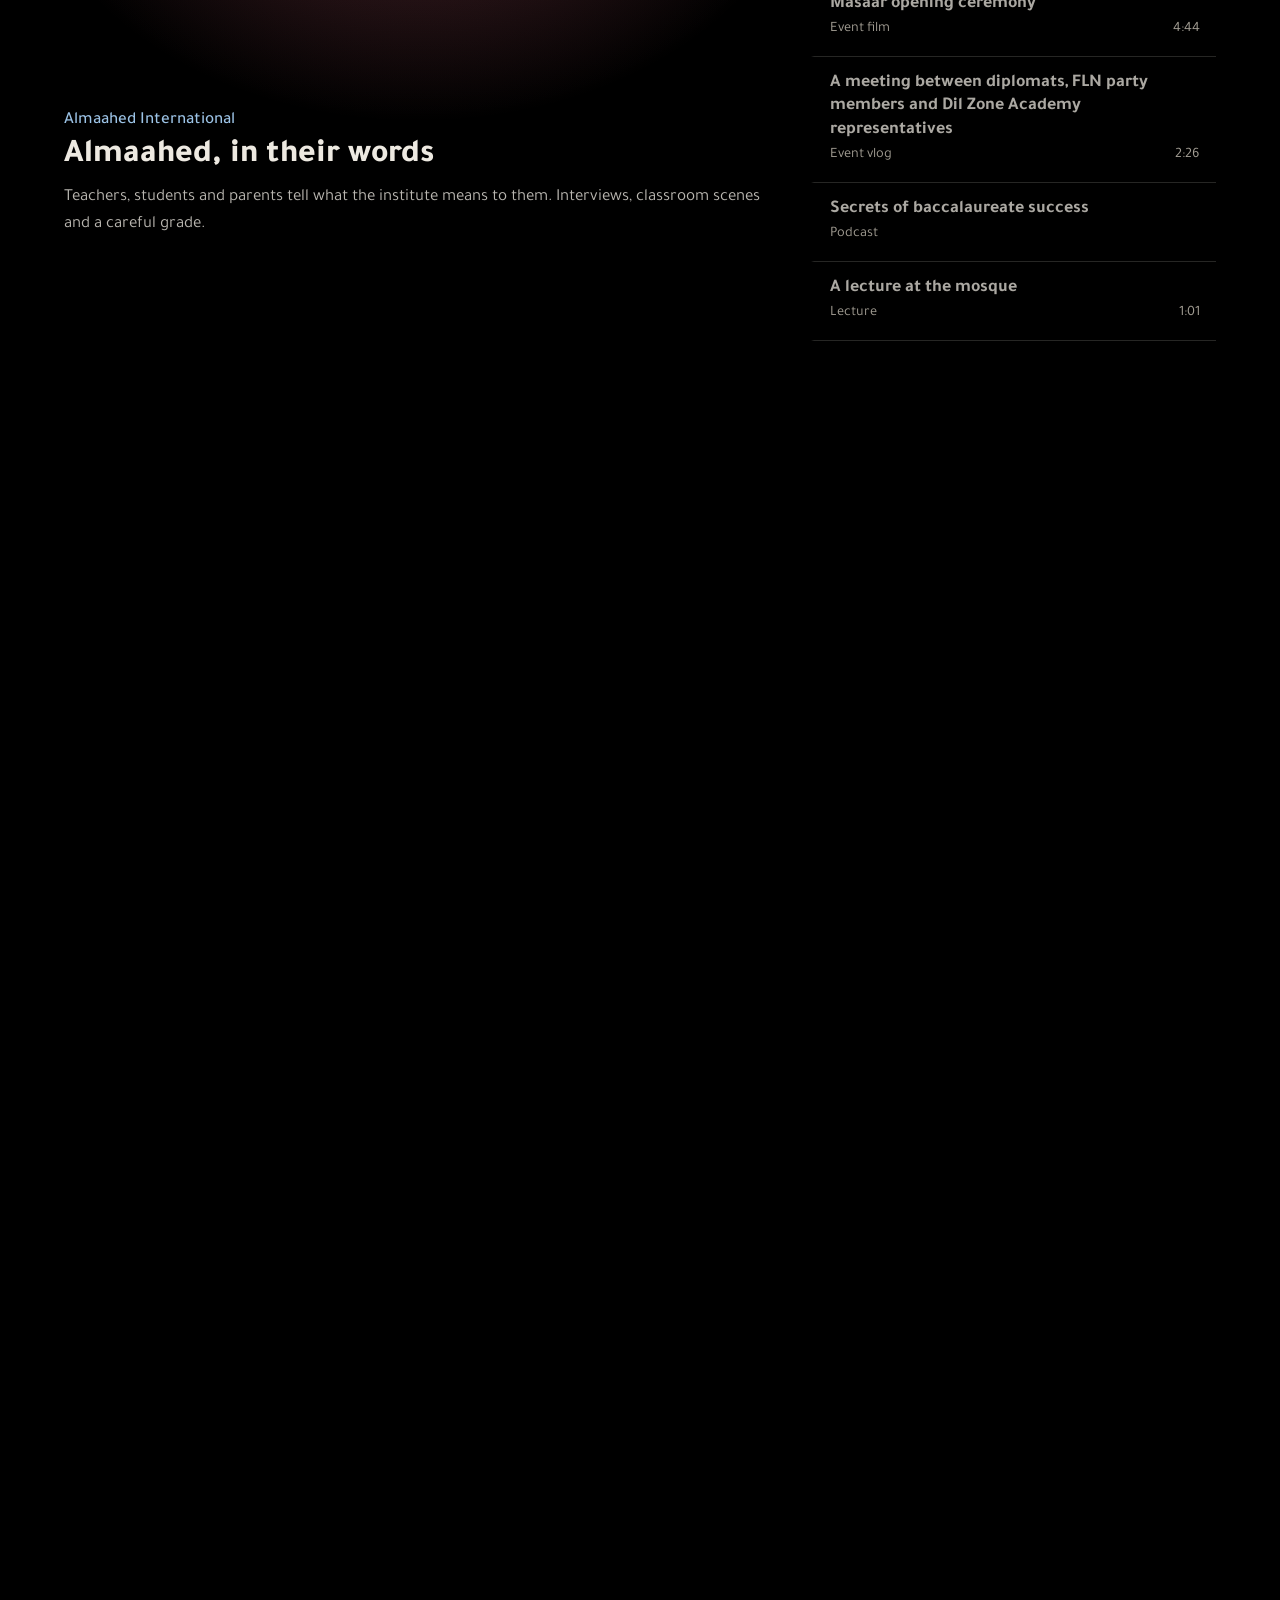
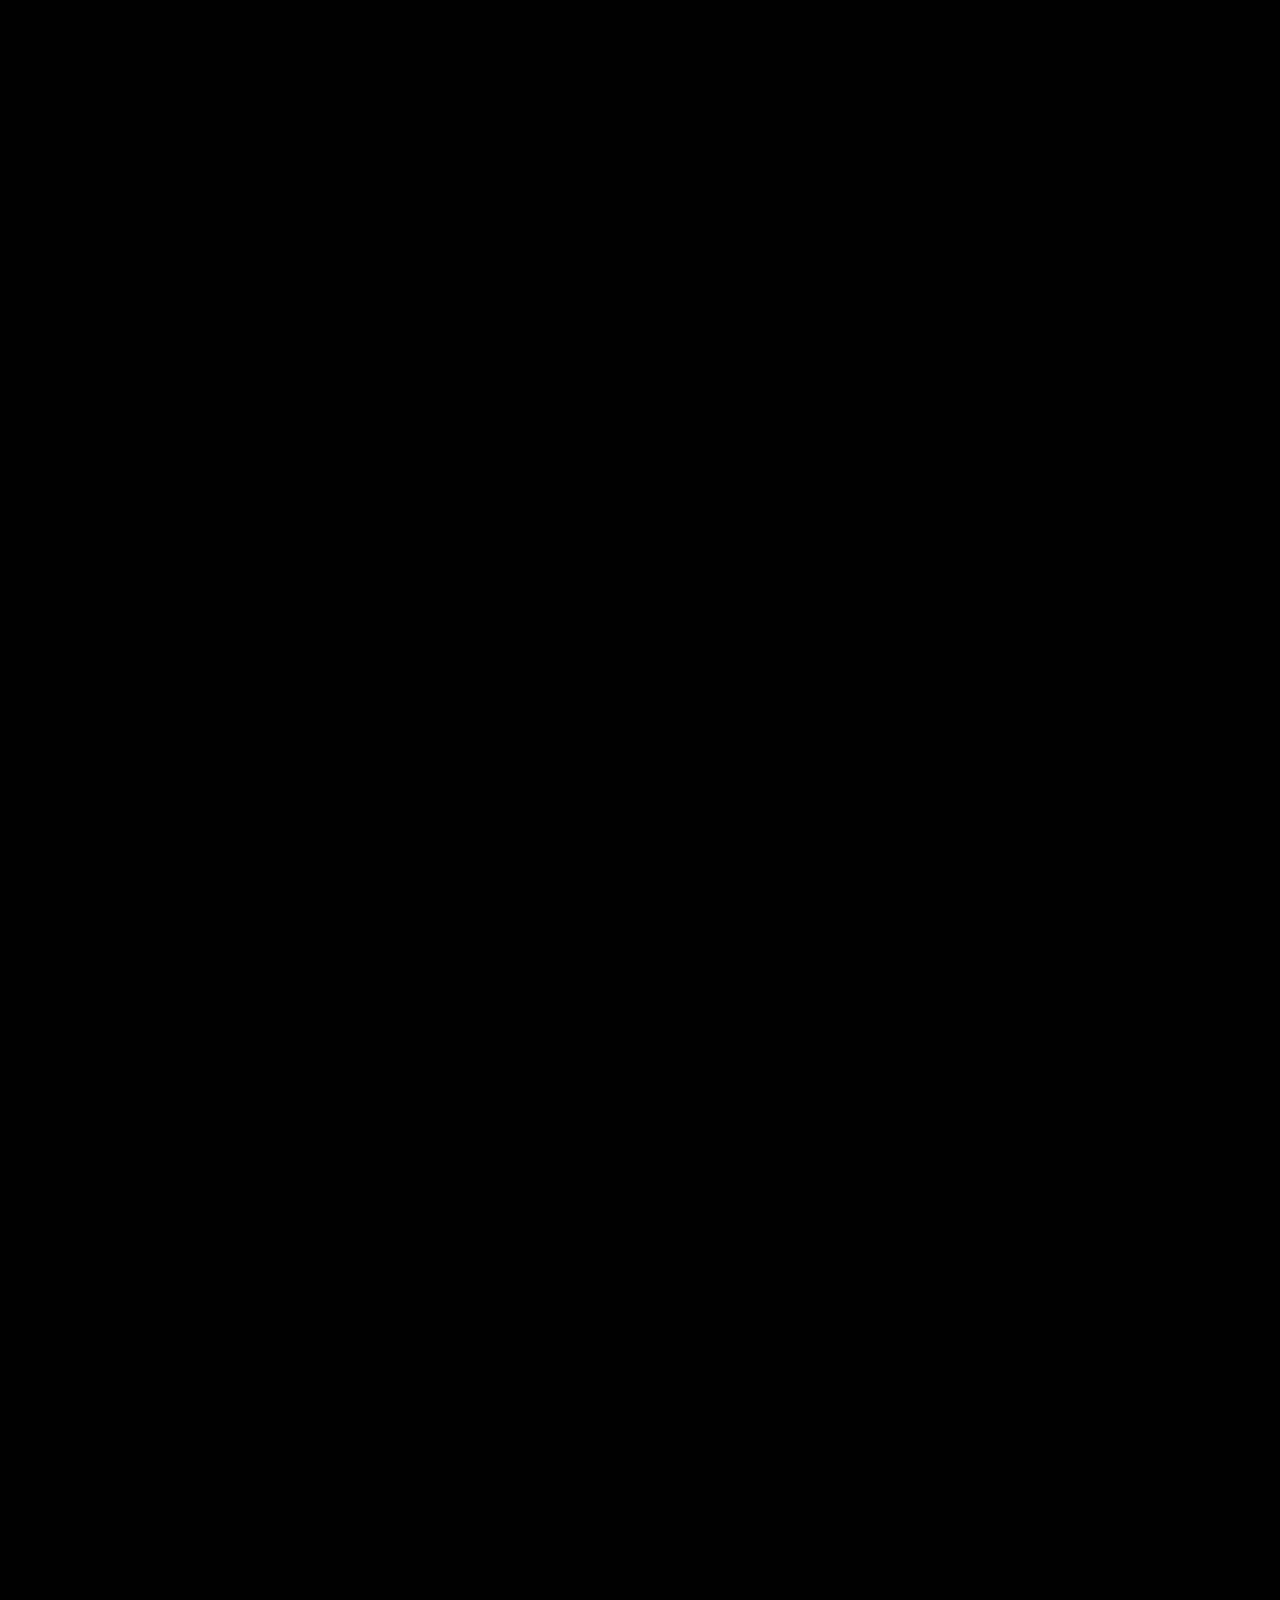
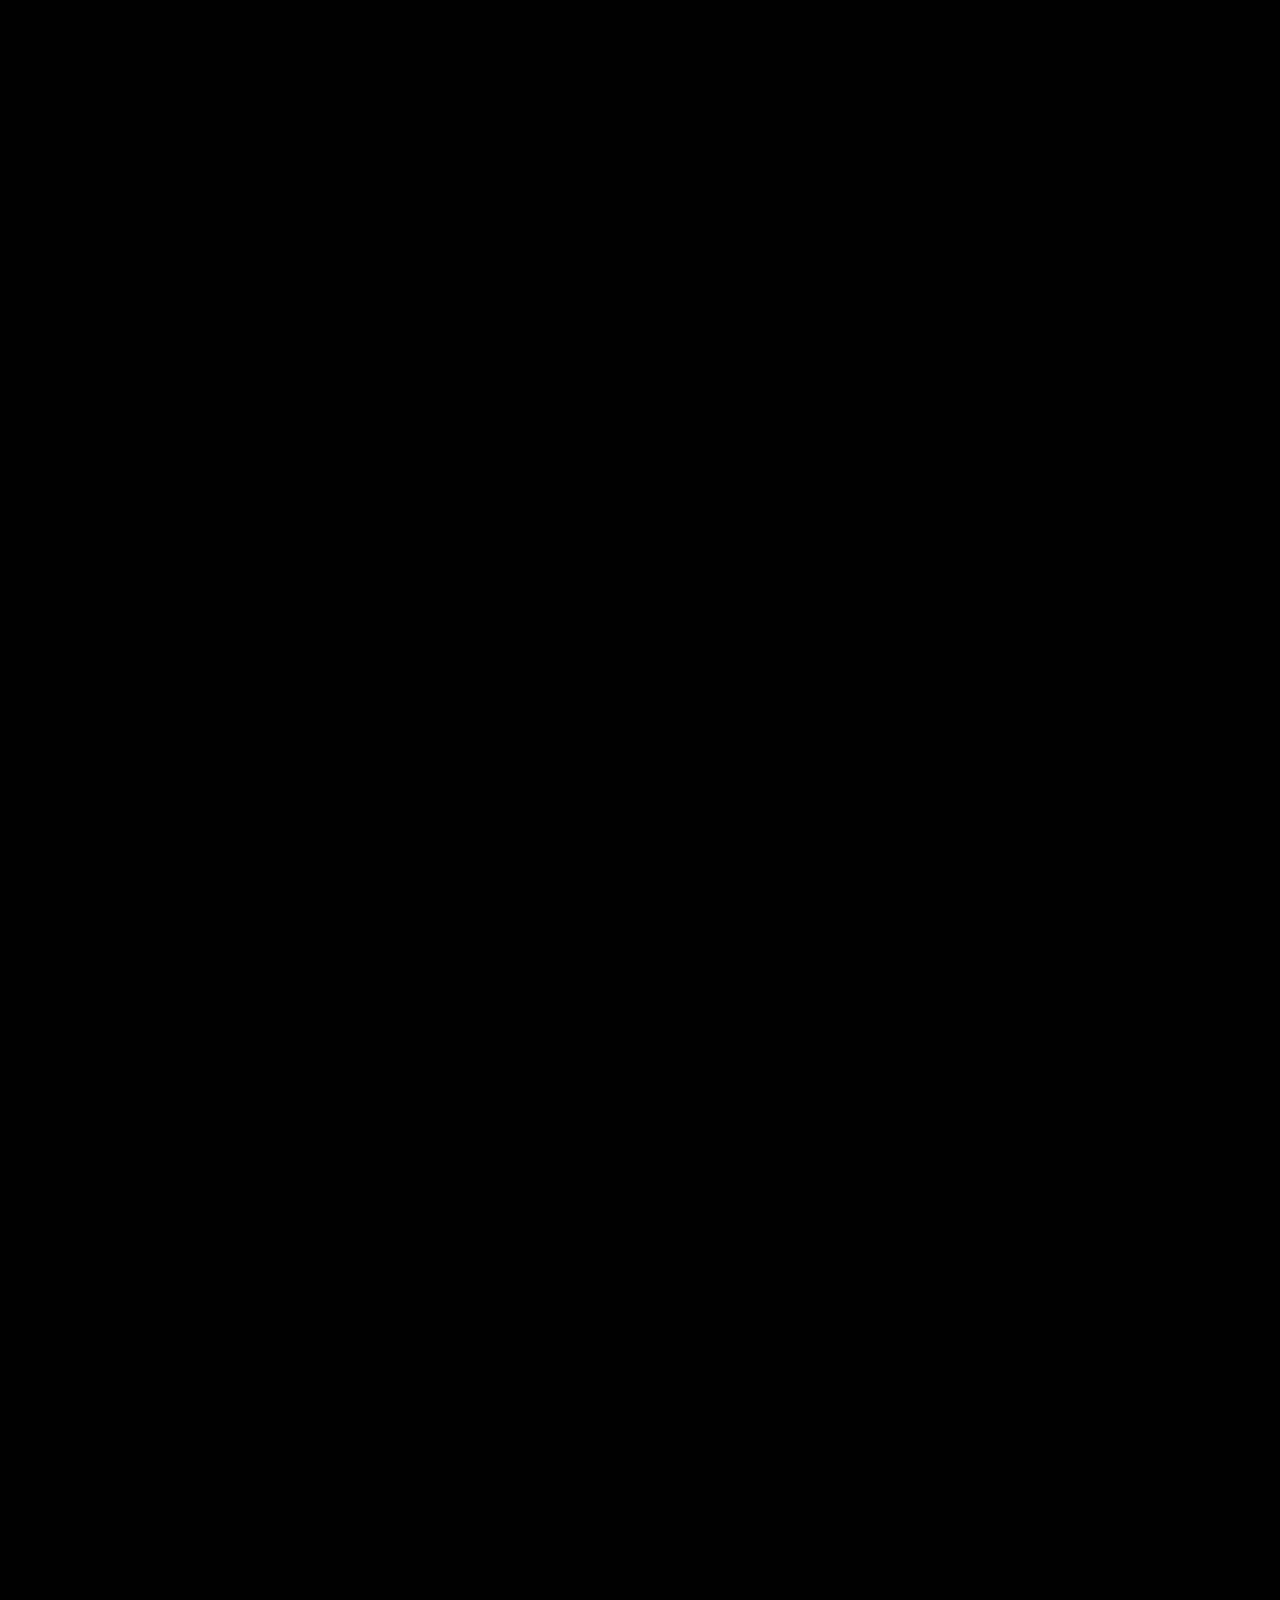
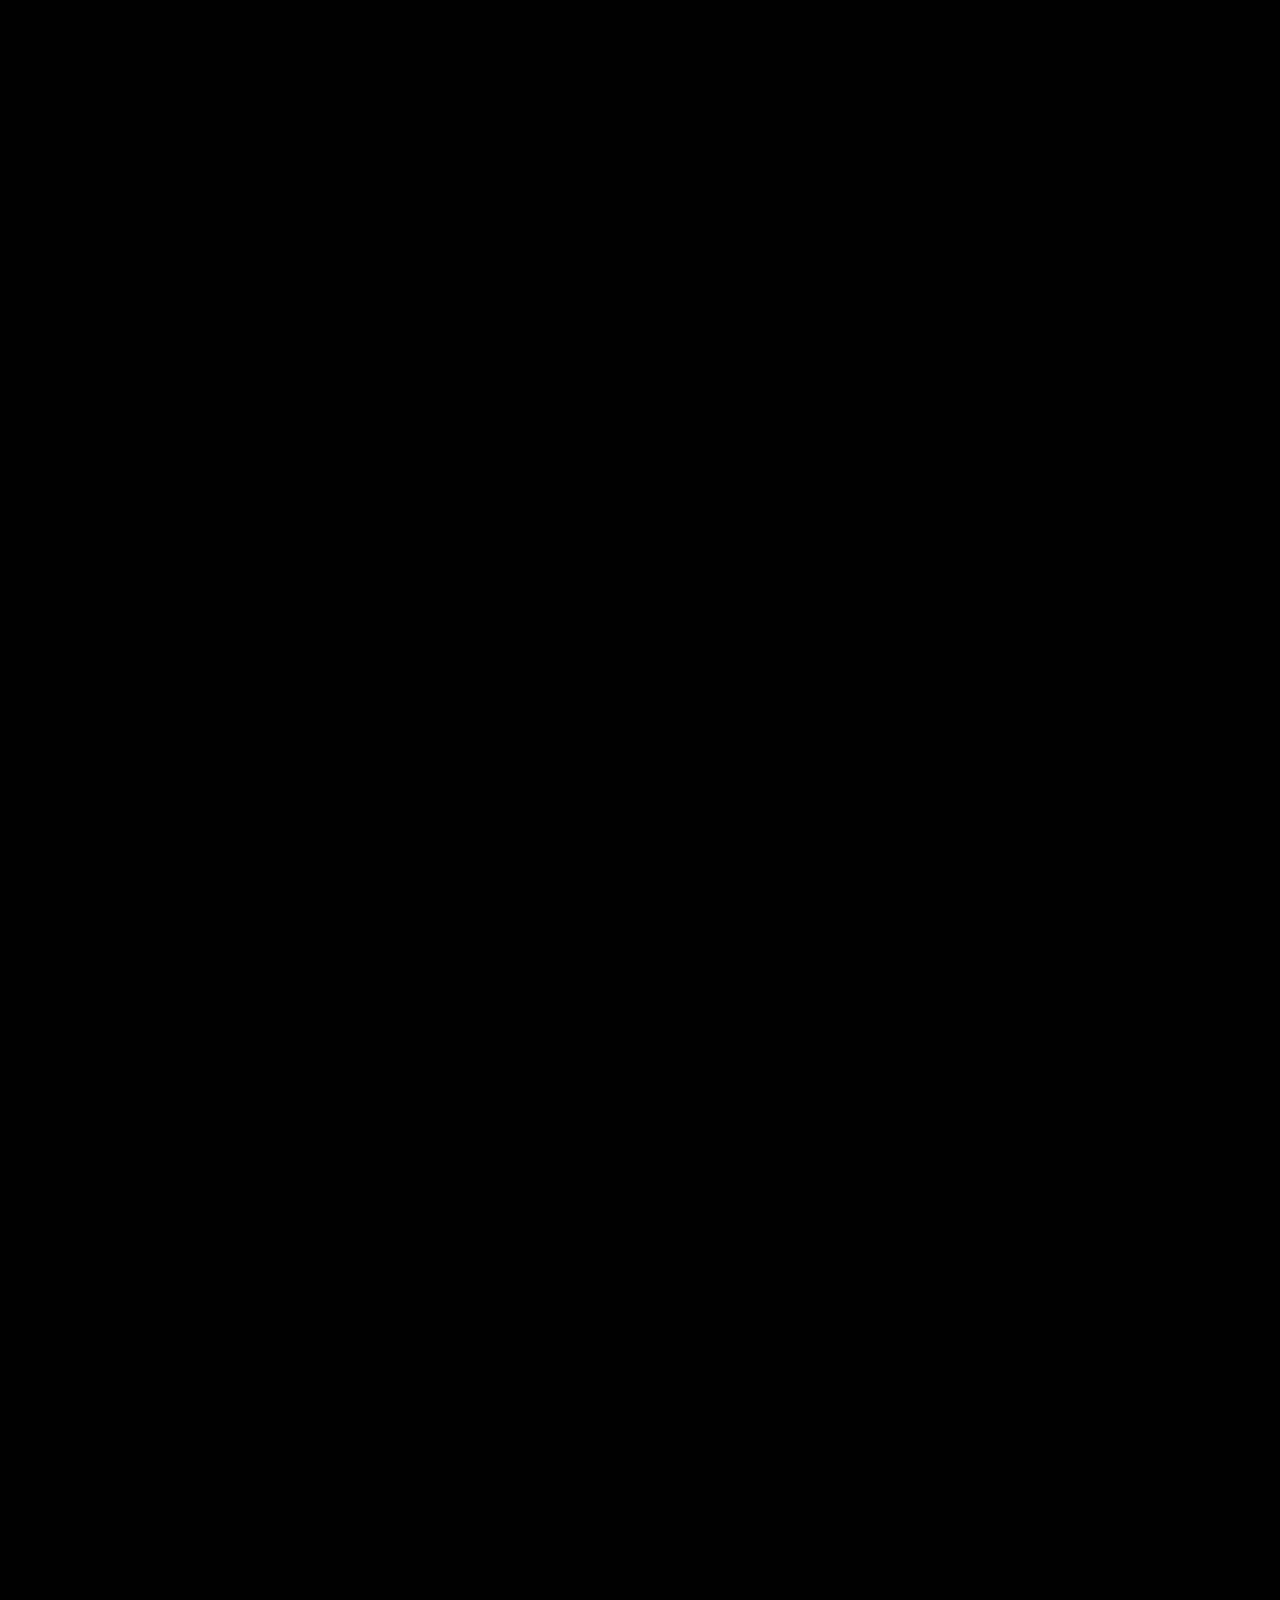
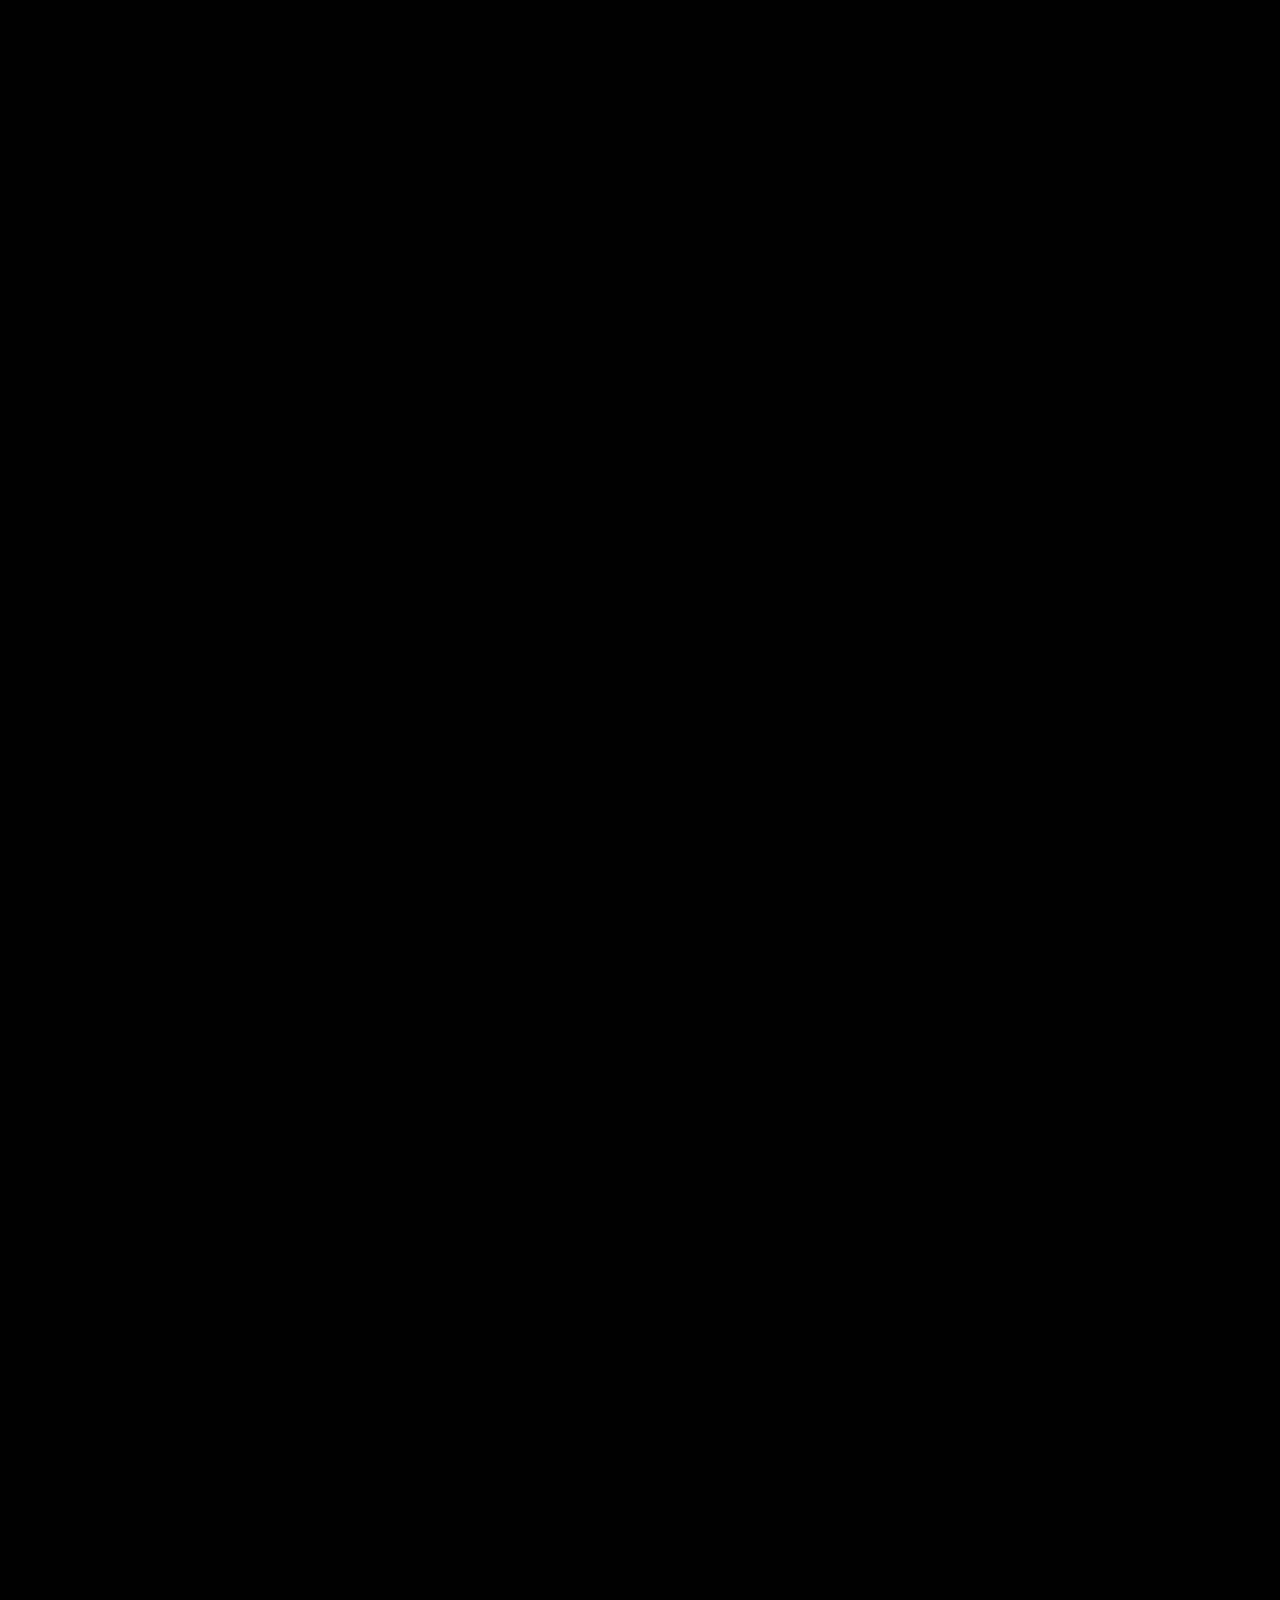
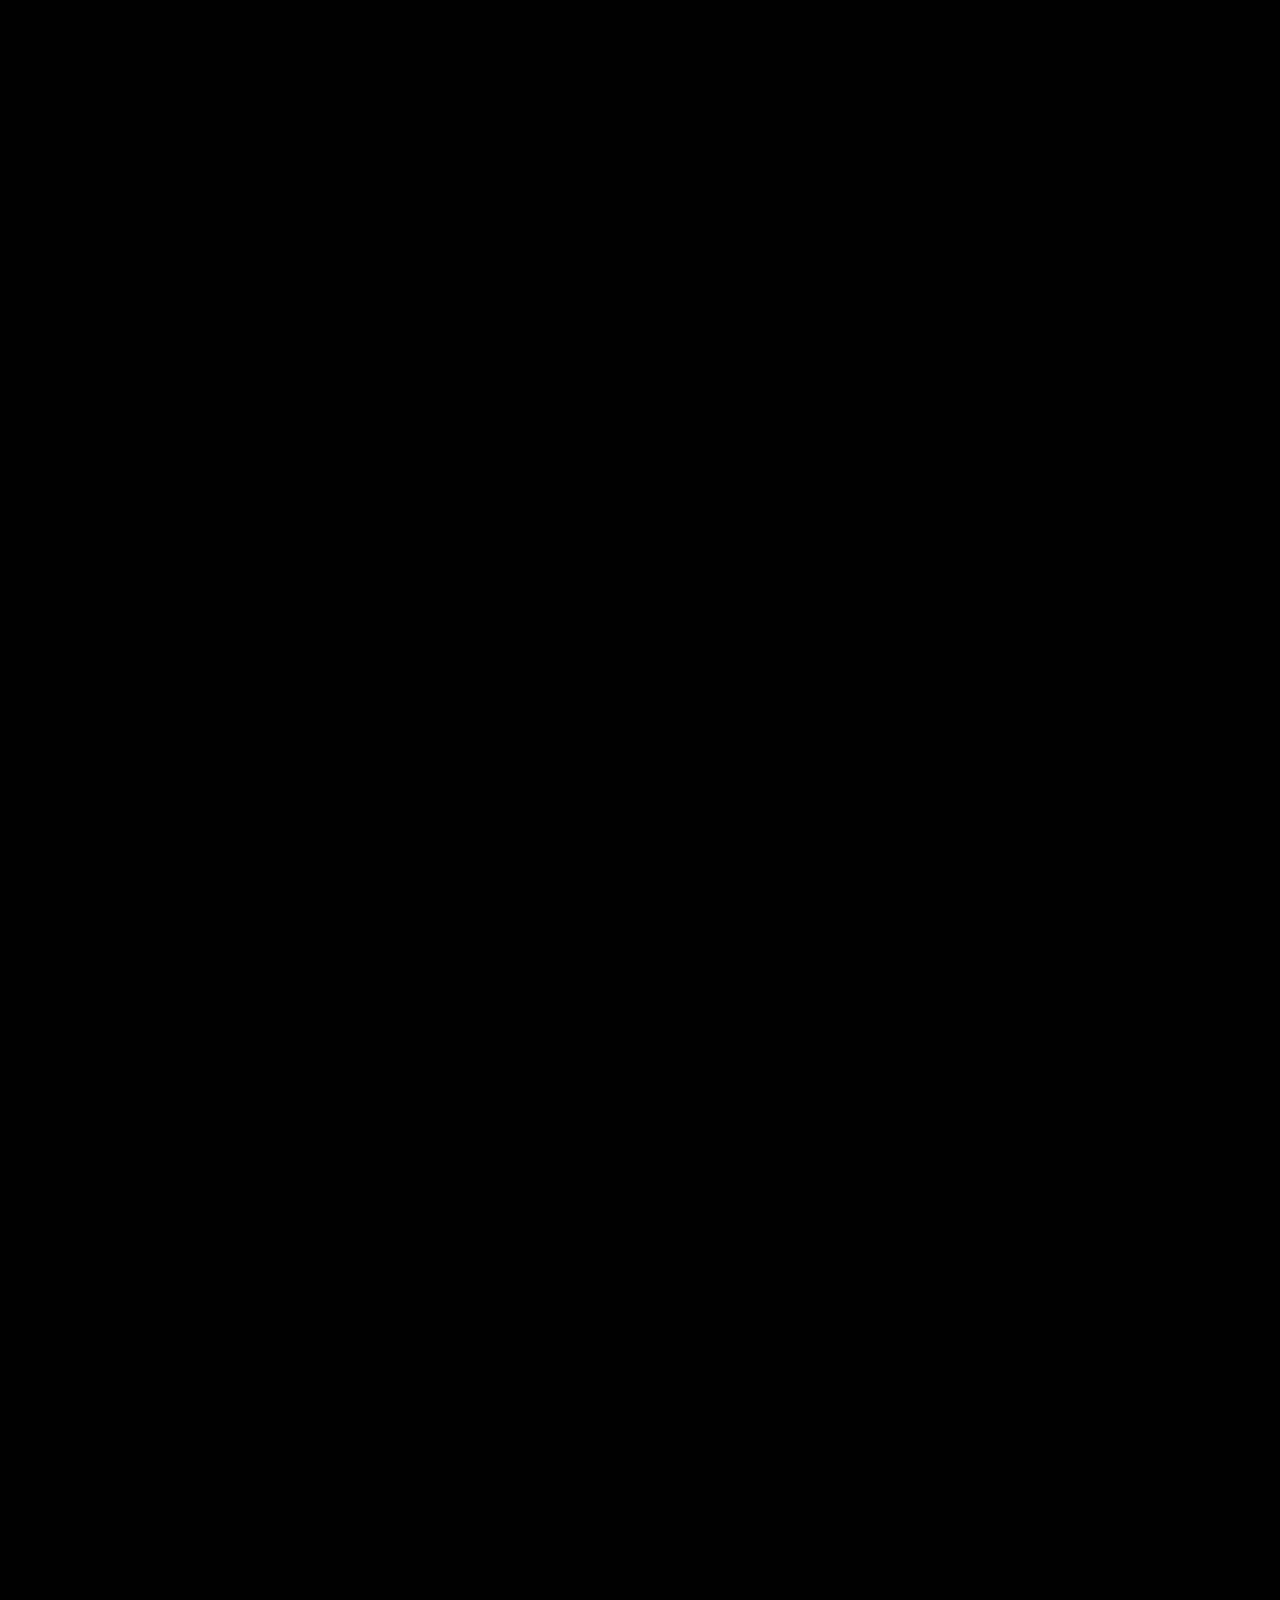
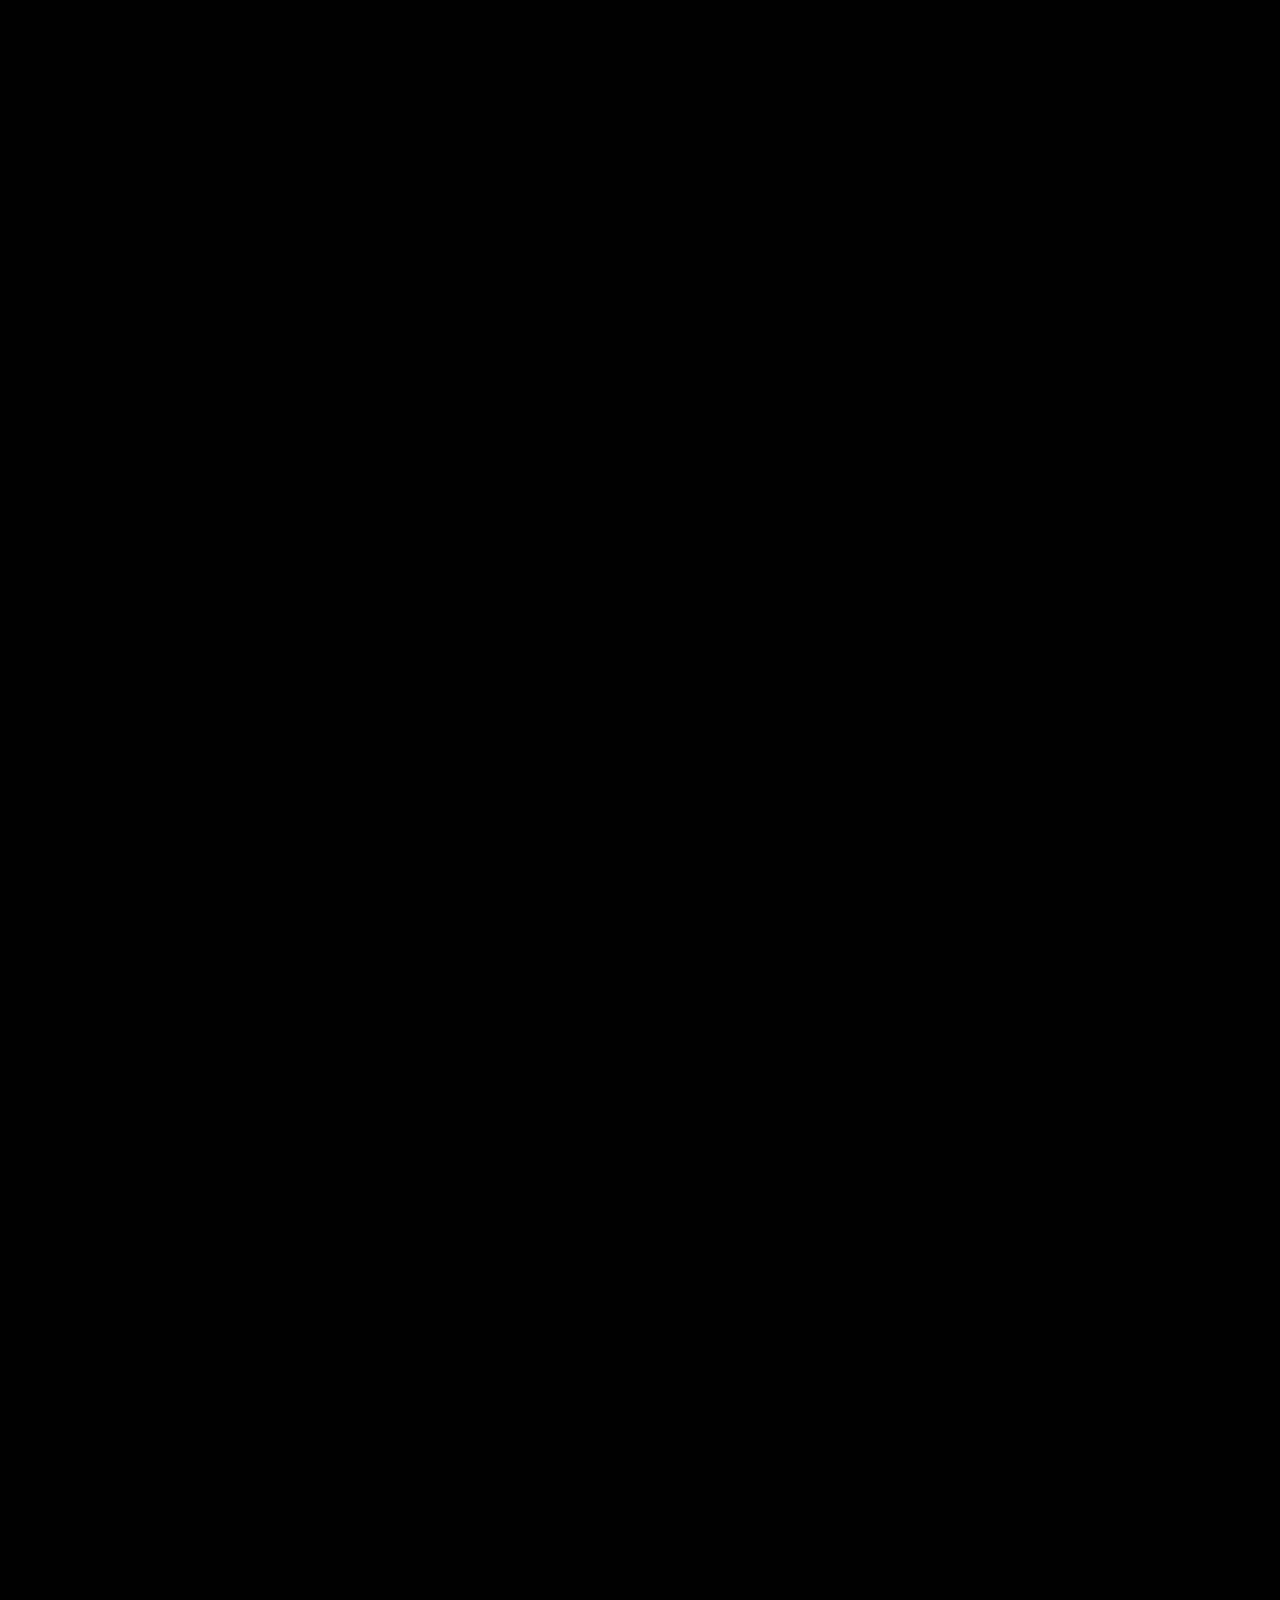
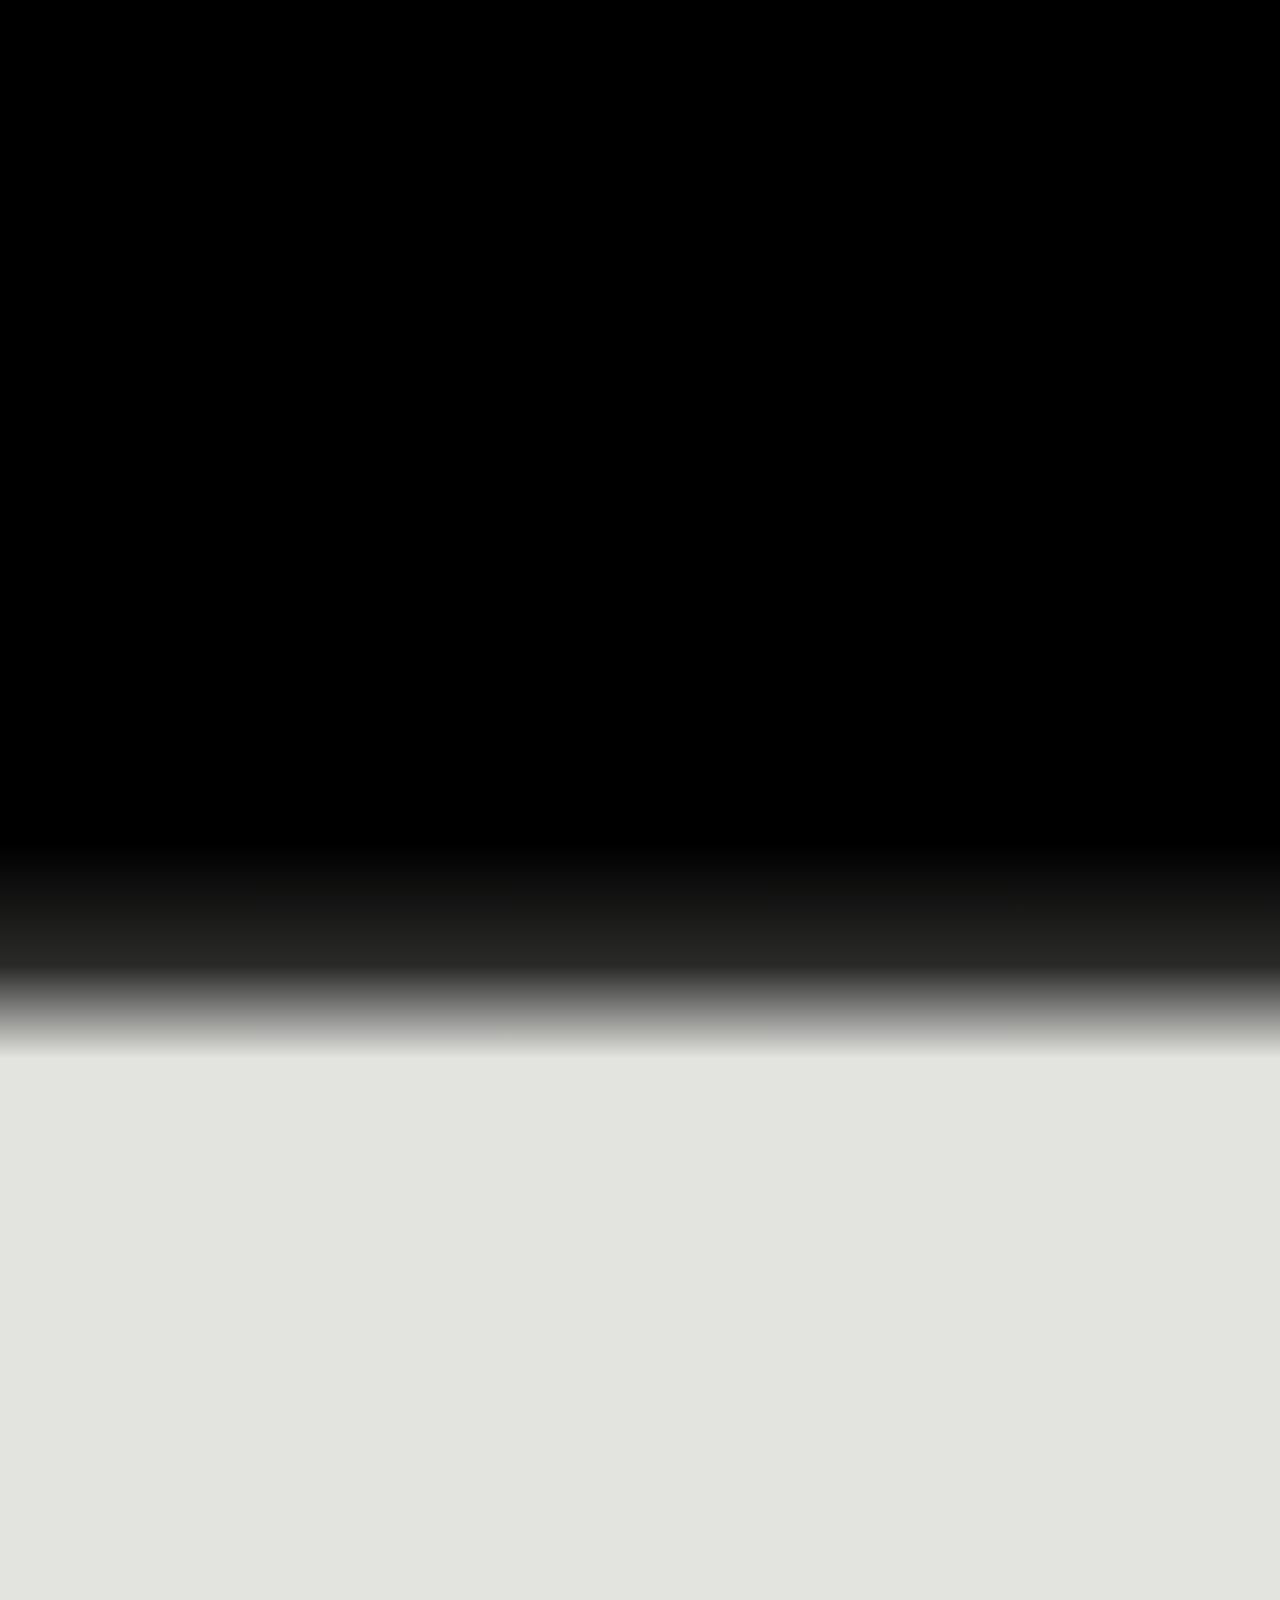
==== commit a8cc8dc5: "Mini's speech bubble sits lower, at the level of his open hand Co-Authored-By: Claude Opus 5.5 <nore" ====
--- a/index.html
+++ b/index.html
@@ -26,7 +26,7 @@
 <link rel="preconnect" href="https://fonts.googleapis.com">
 <link rel="preconnect" href="https://fonts.gstatic.com" crossorigin>
 <link href="https://fonts.googleapis.com/css2?family=Big+Shoulders+Display:wght@600;800&family=Tajawal:wght@300;400;500;700;800&display=swap" rel="stylesheet">
-<link rel="stylesheet" href="assets/css/style.css?v=46480be5">
+<link rel="stylesheet" href="assets/css/style.css?v=3bcd8350">
 <script src="assets/js/lang-detect.js?v=fd90d918"></script>
 </head>
 <body class="is-gated">
--- a/assets/css/style.css
+++ b/assets/css/style.css
@@ -1568,7 +1568,7 @@
 
 /* the speech bubble comes out of his mouth: centred on his face height, a small tail pointing at him, and it grows
    from that side (it used to hang from a top corner, so it looked like it came from above him) */
-.buddy__say { top: 17%; translate: 0 -50%; border-radius: 14px; transform-origin: right center; overflow: visible; }
+.buddy__say { top: 34%; translate: 0 -50%; border-radius: 14px; transform-origin: right center; overflow: visible; }
 [dir="rtl"] .buddy__say { border-radius: 14px; transform-origin: left center; }
 .buddy__say::after { content: ''; position: absolute; top: 50%; inset-inline-end: -5px; width: 11px; height: 11px; margin-top: -5.5px;
   background: inherit; transform: rotate(45deg); border-radius: 2px; }
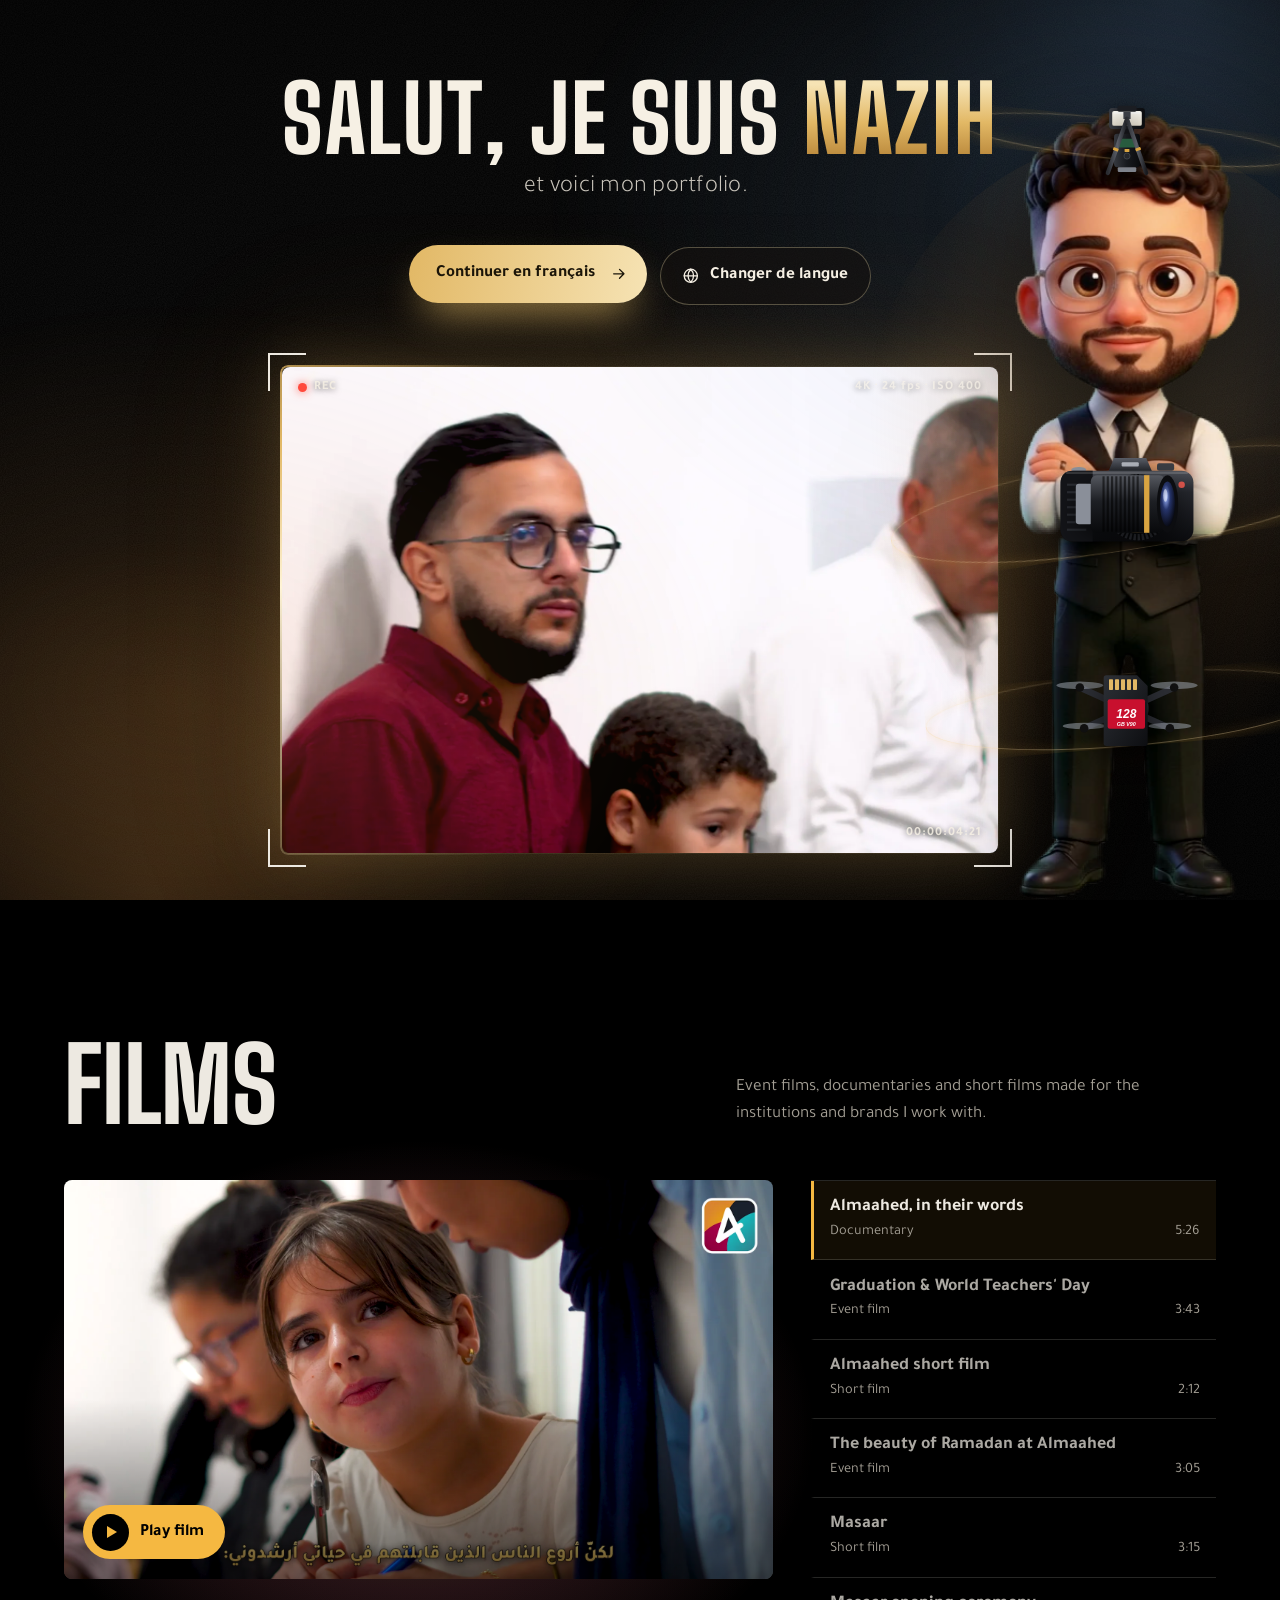
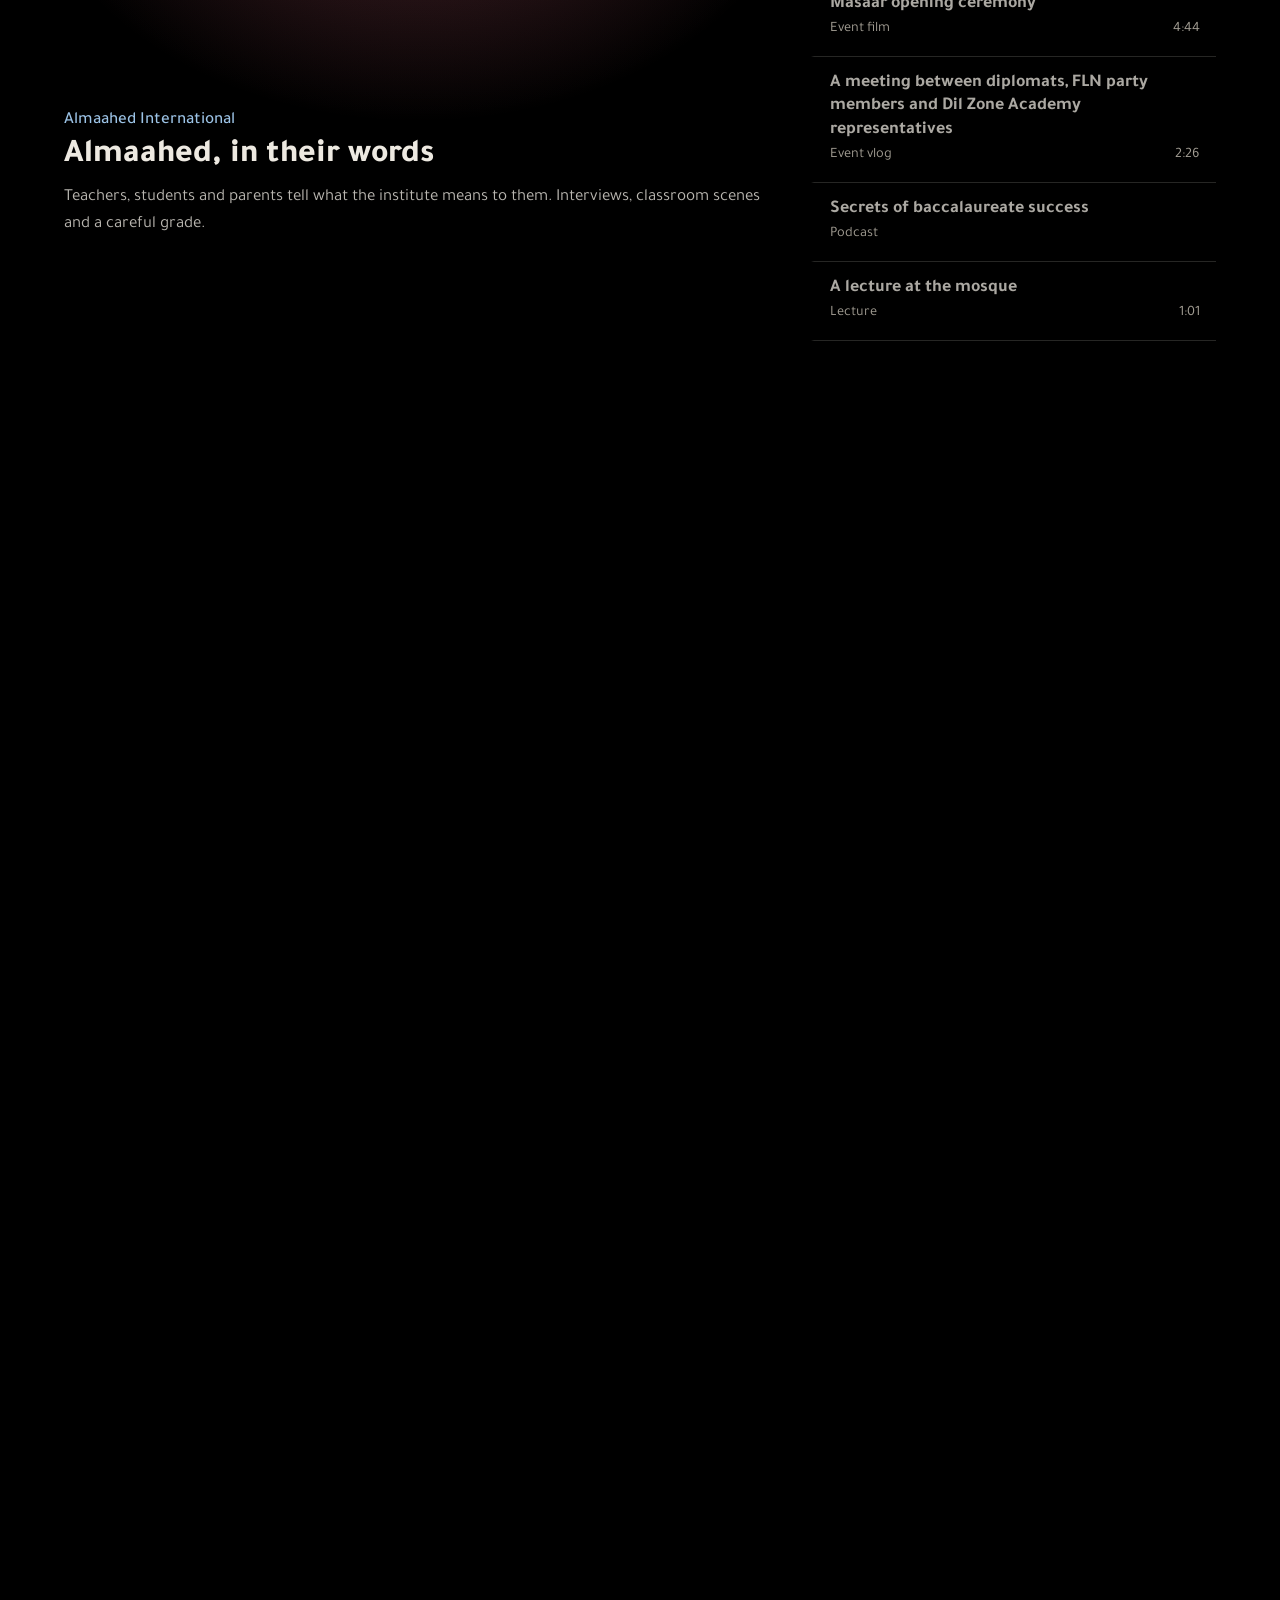
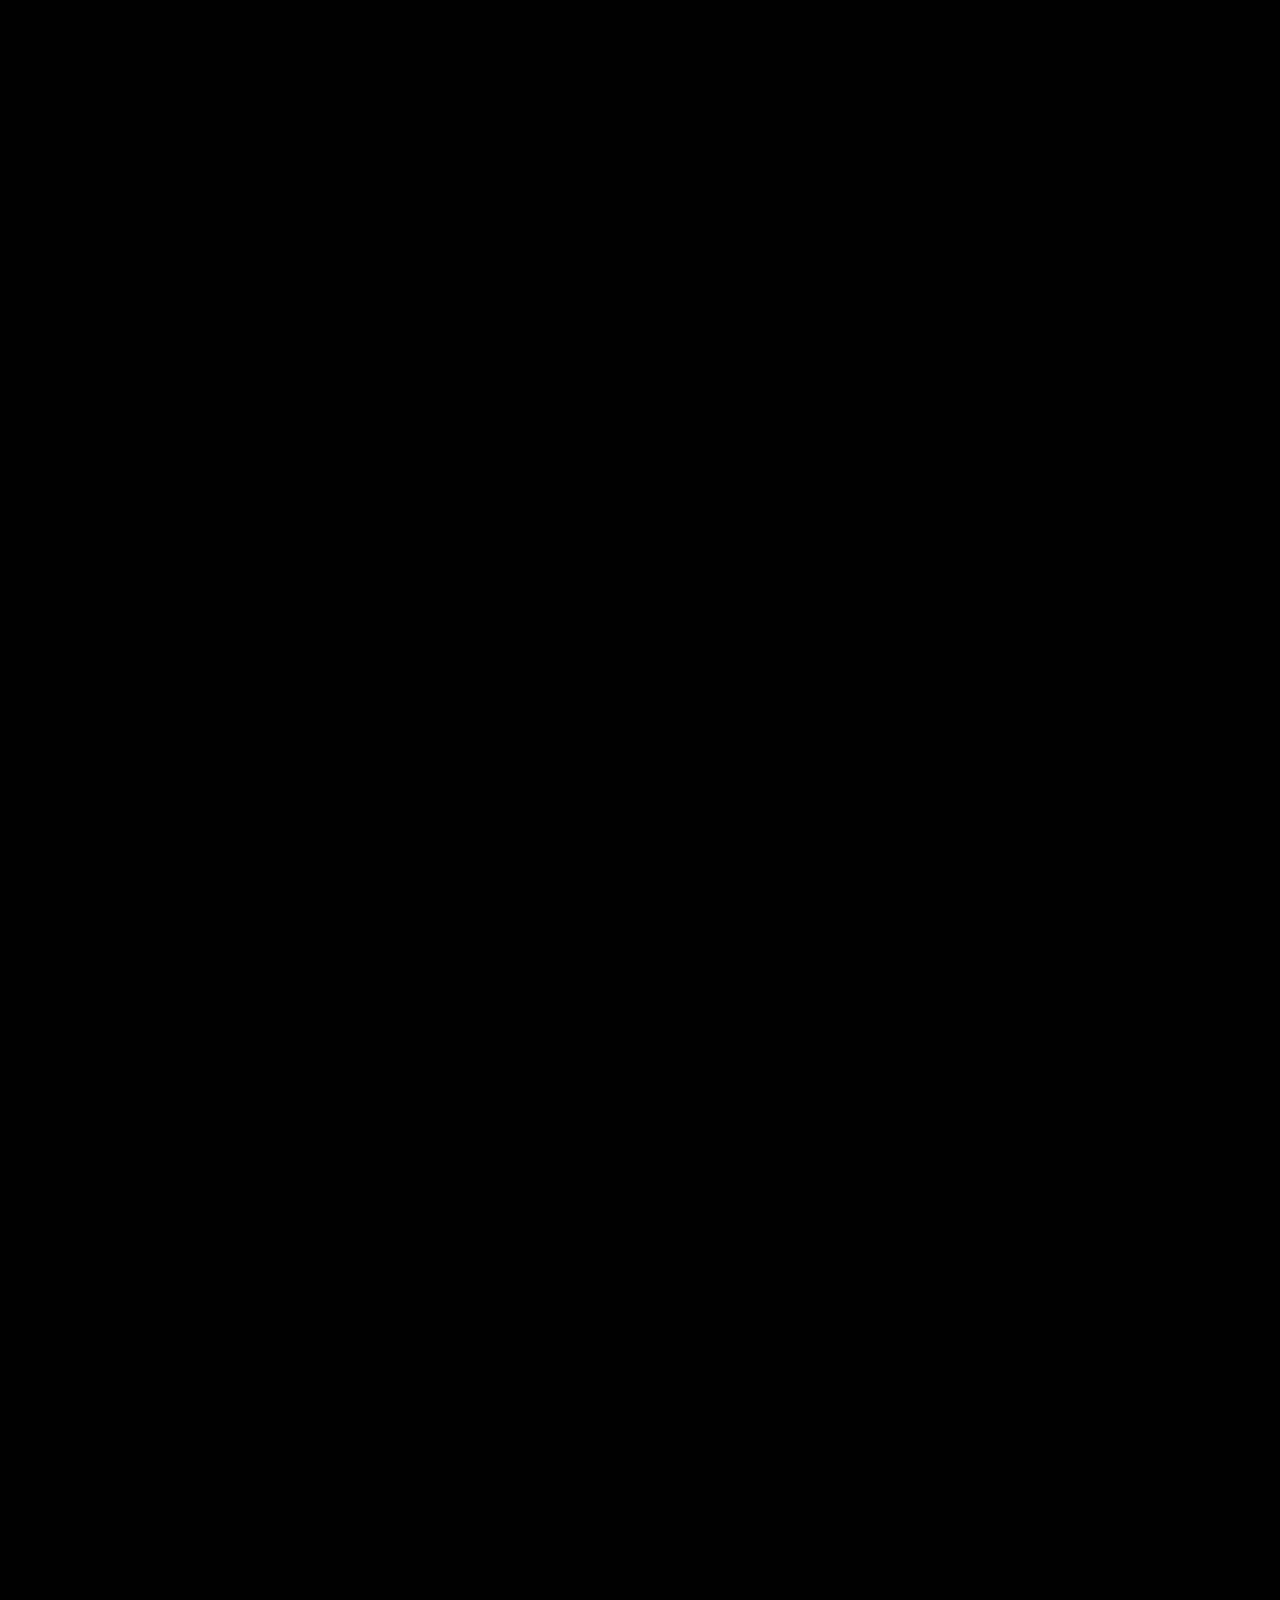
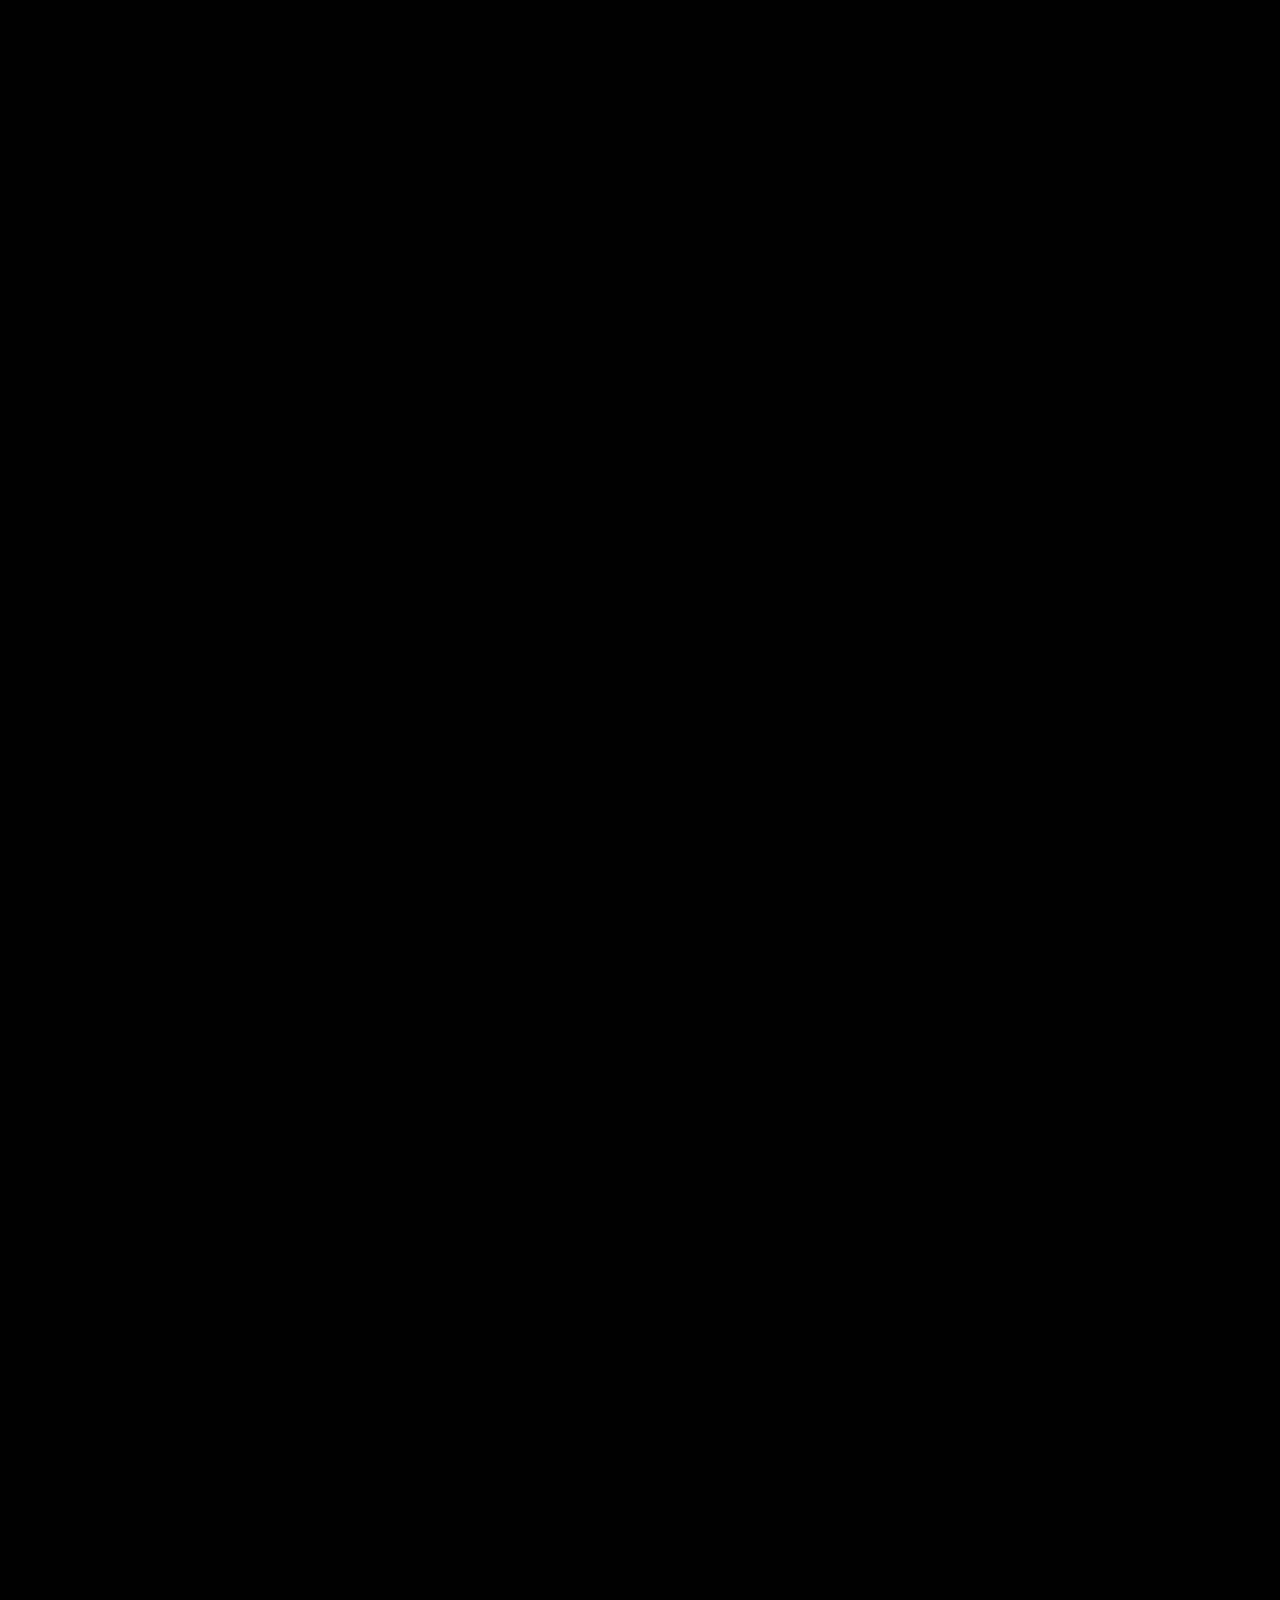
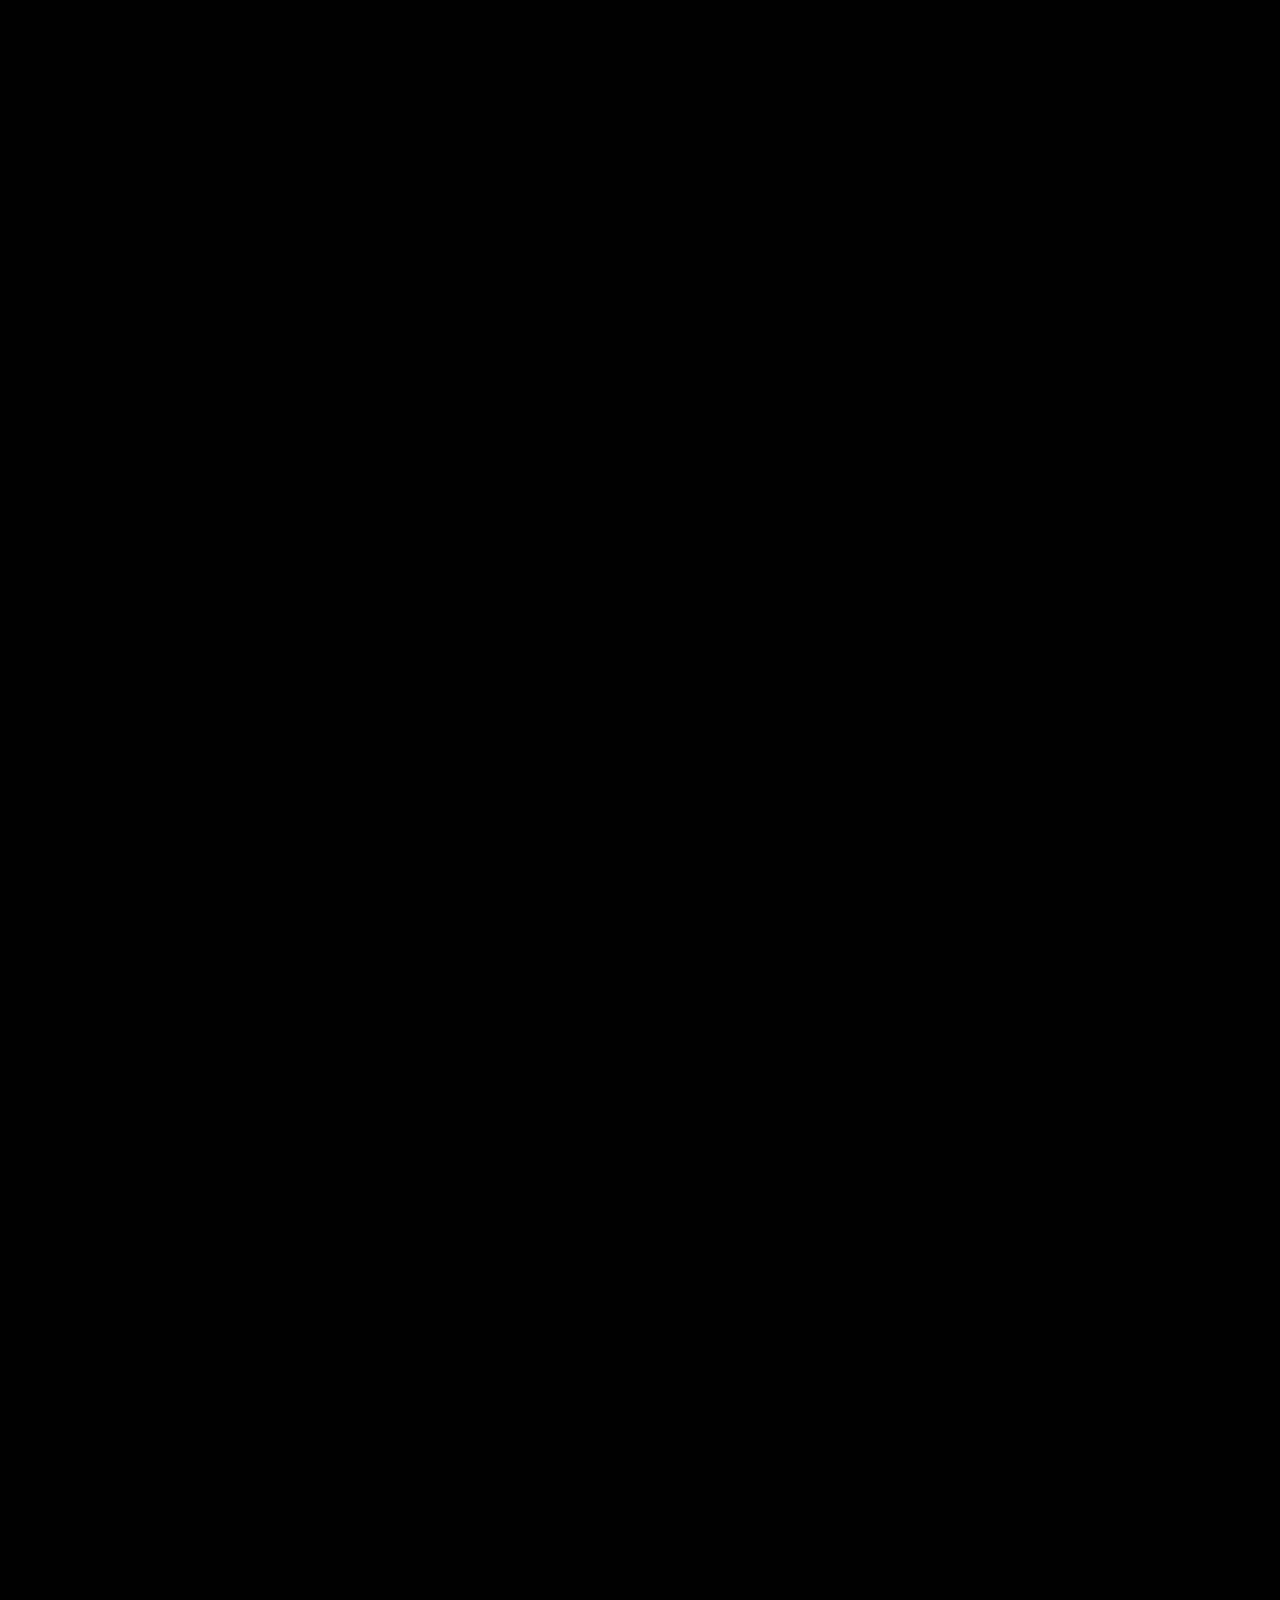
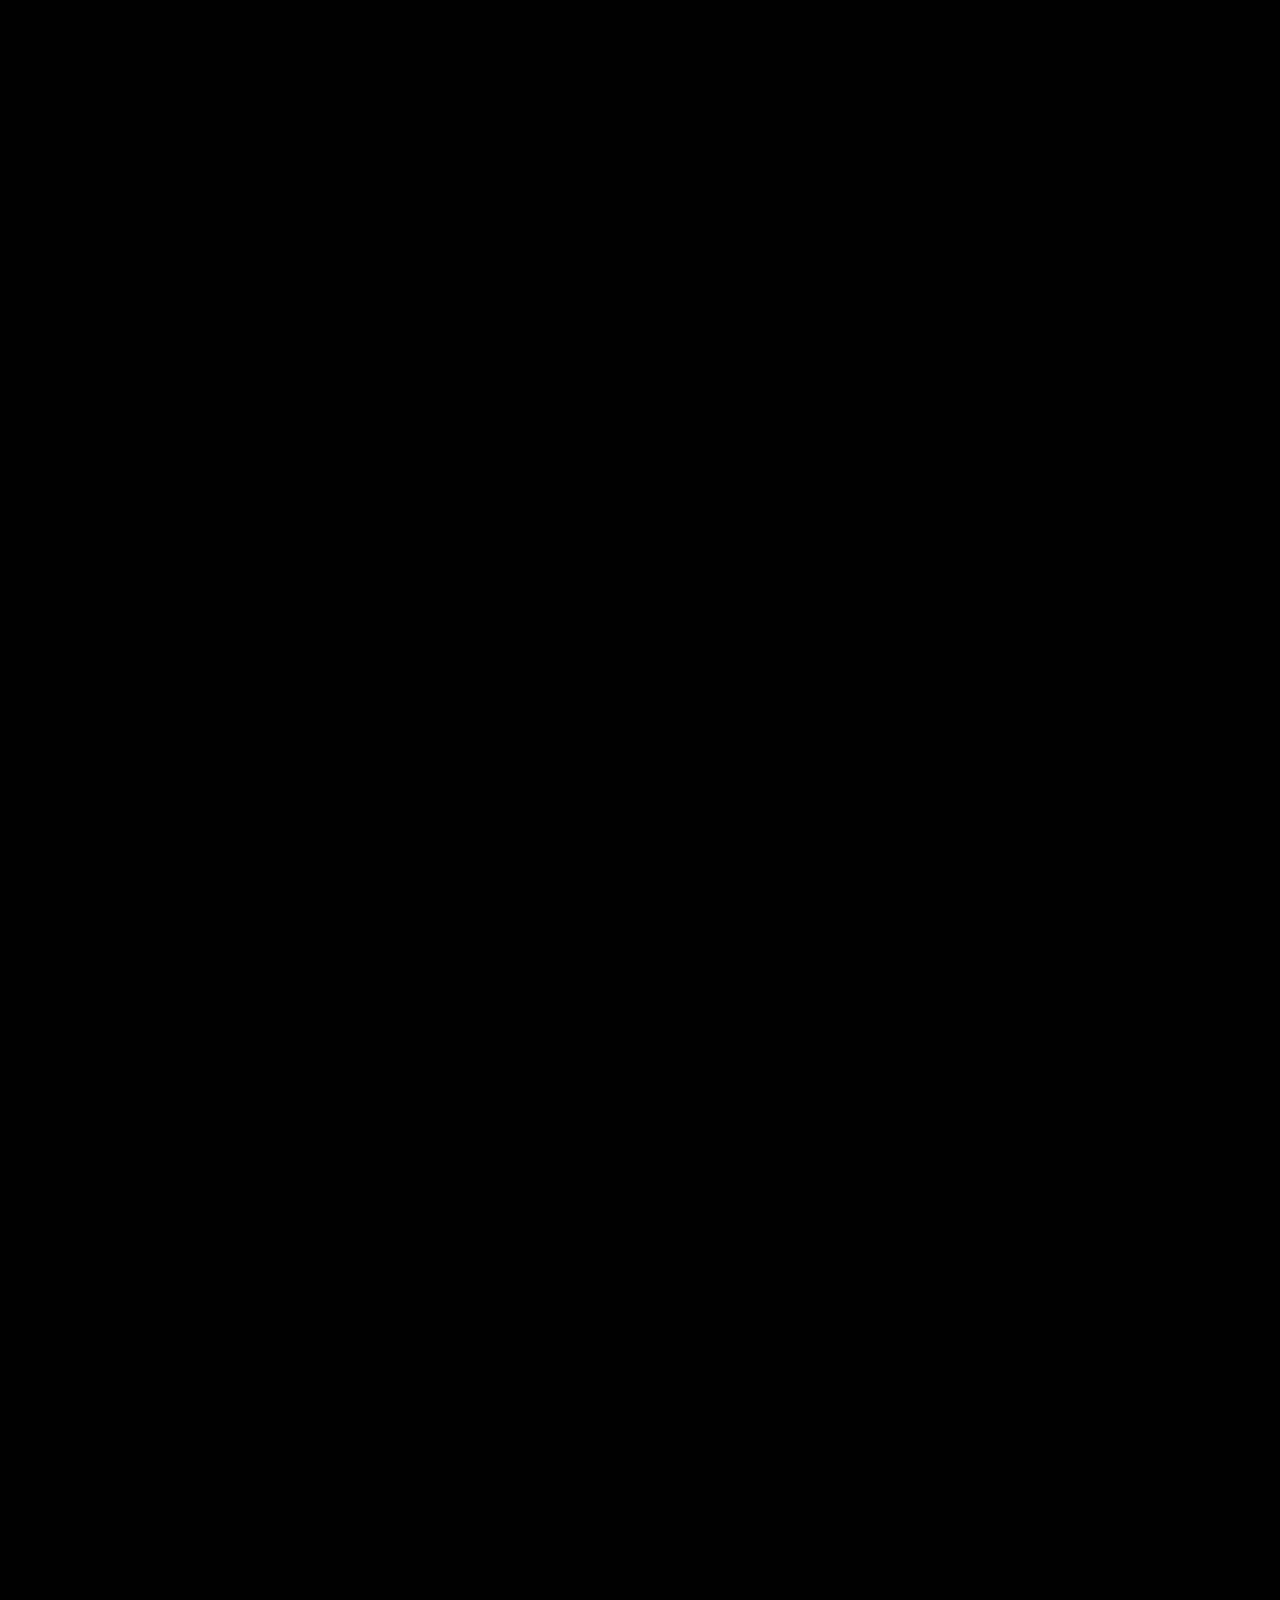
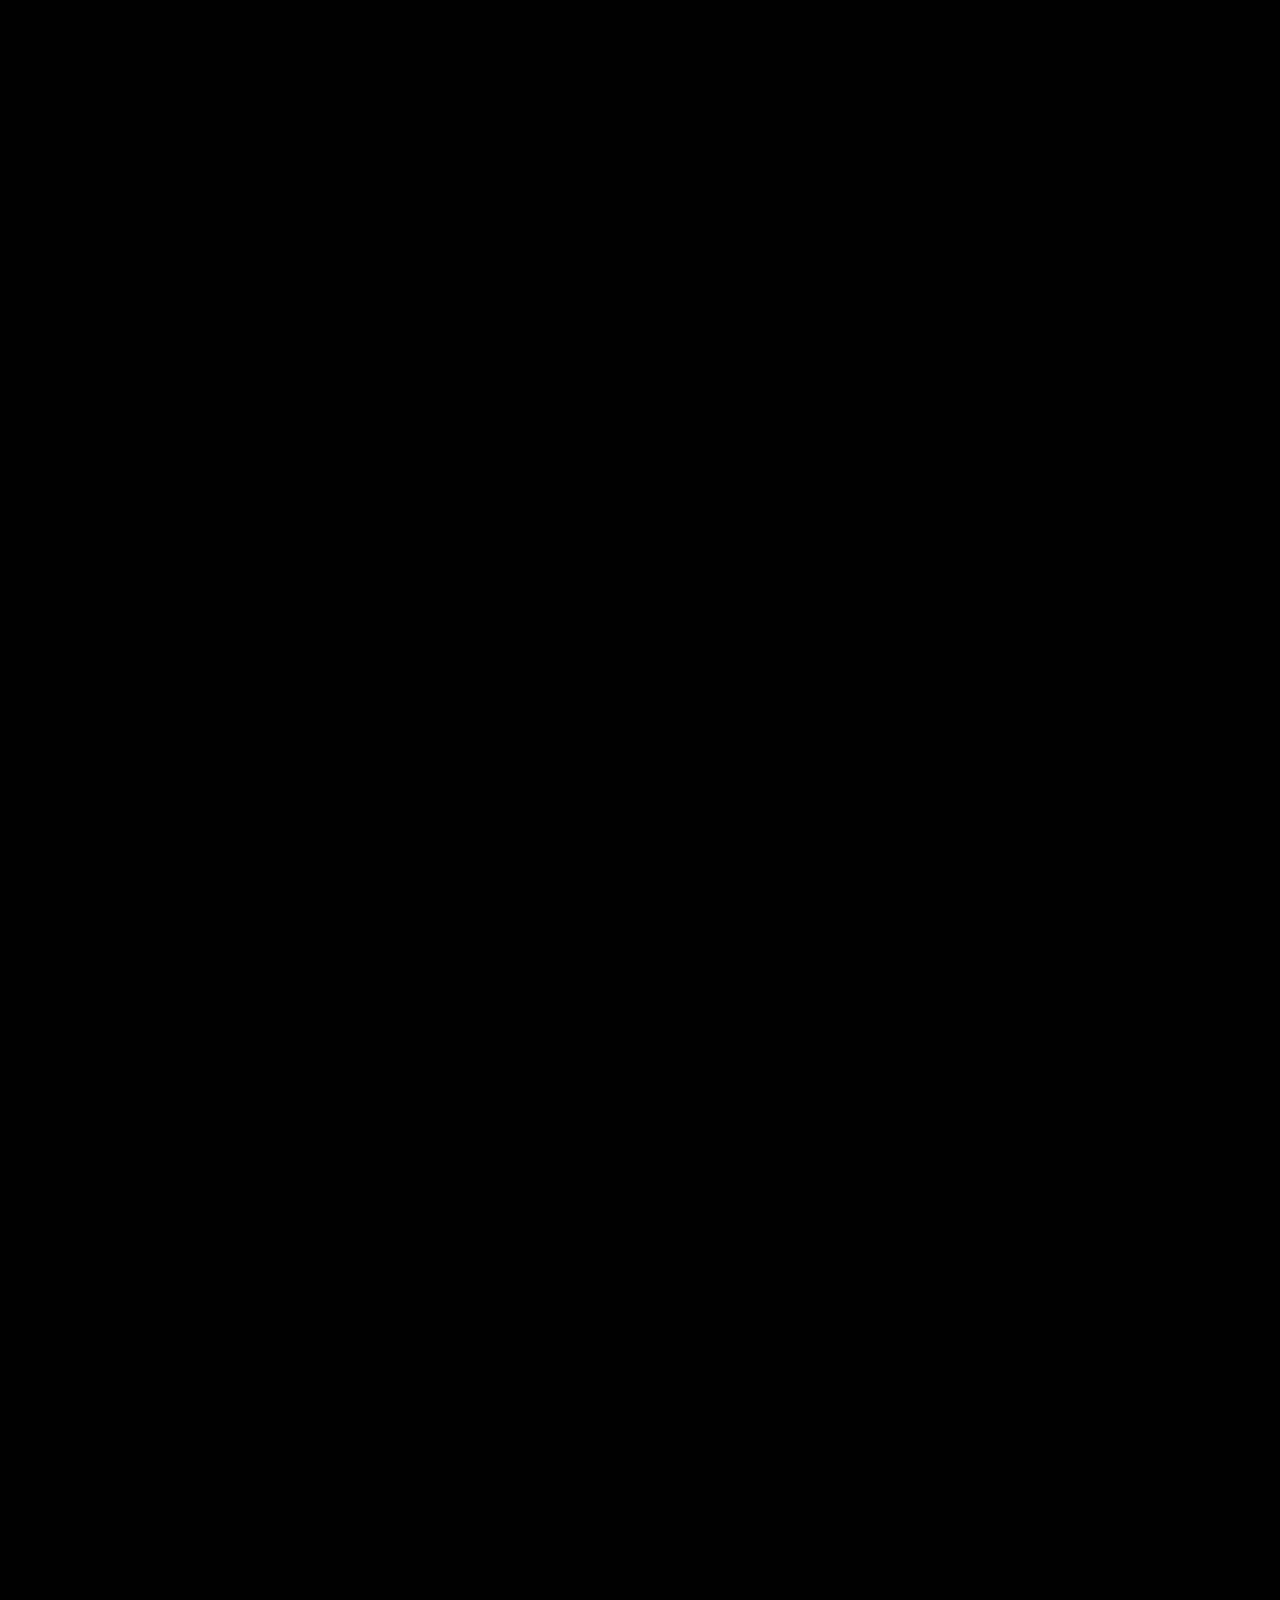
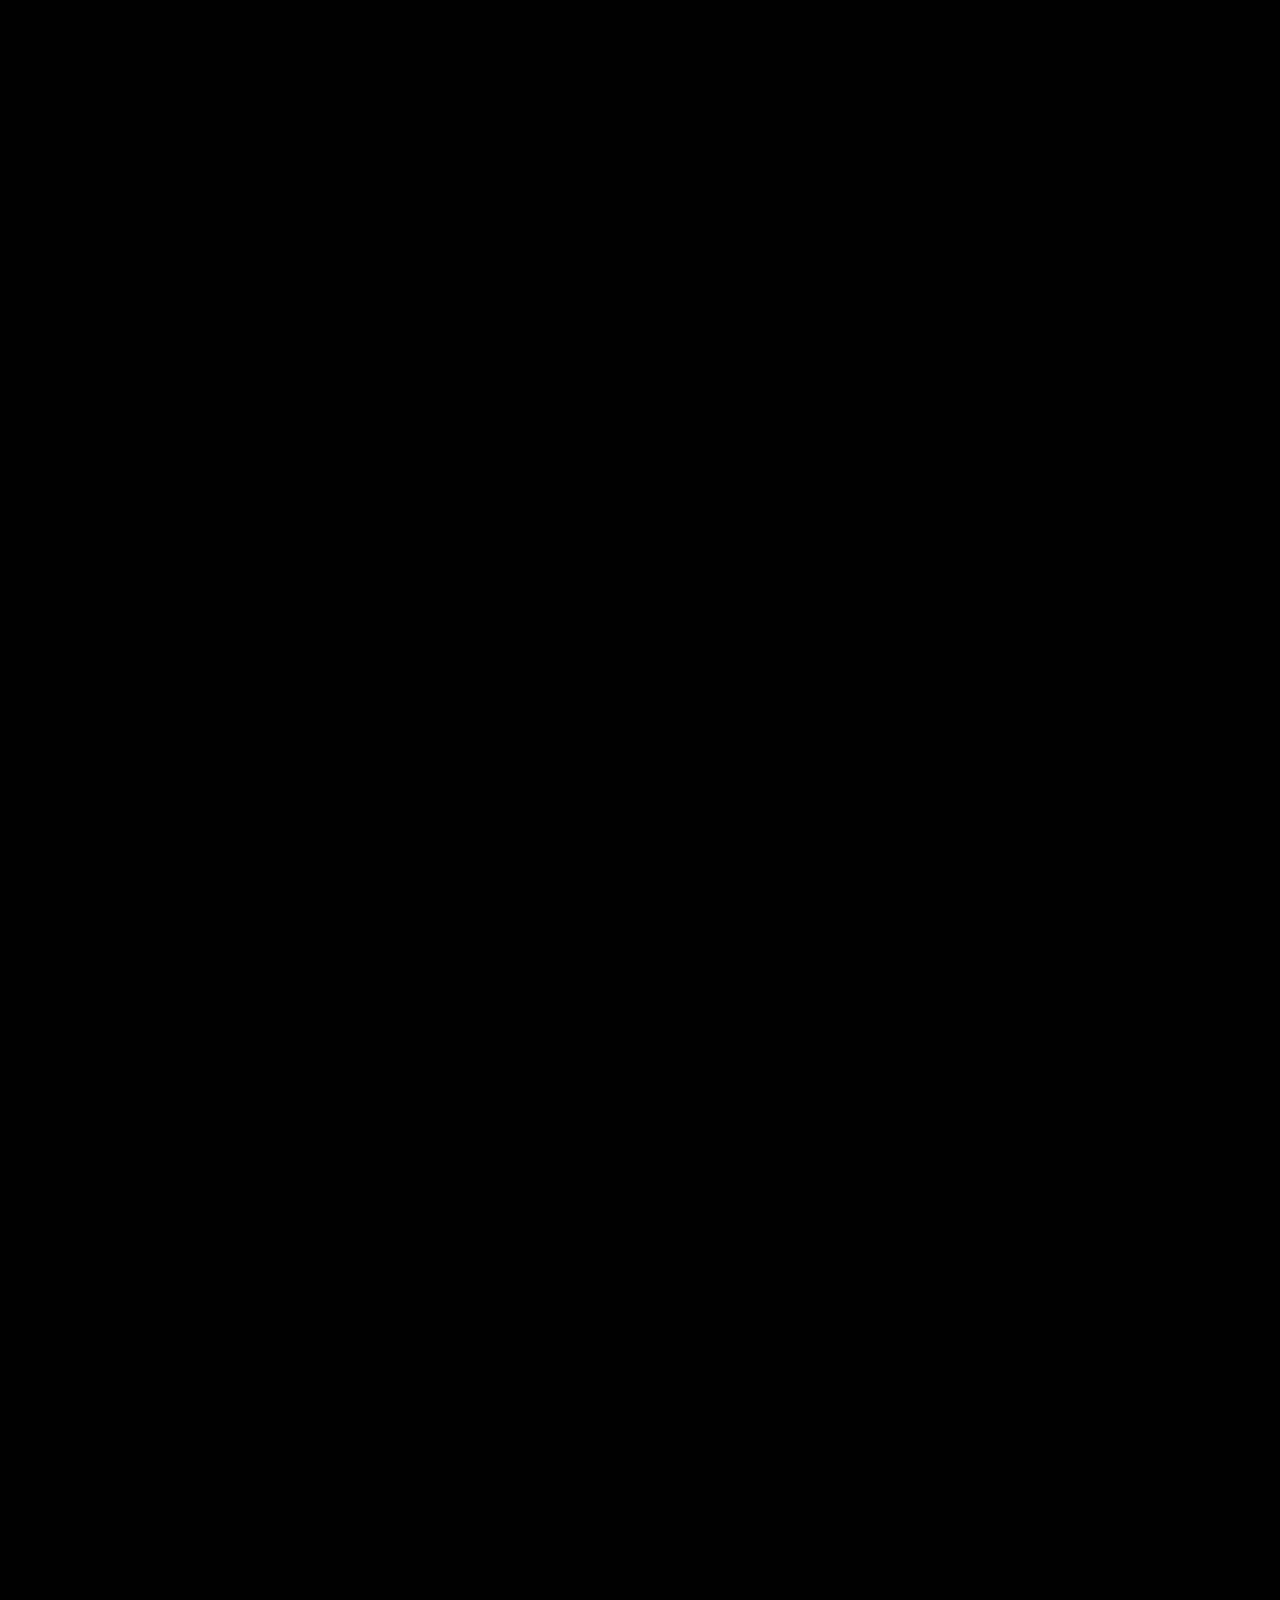
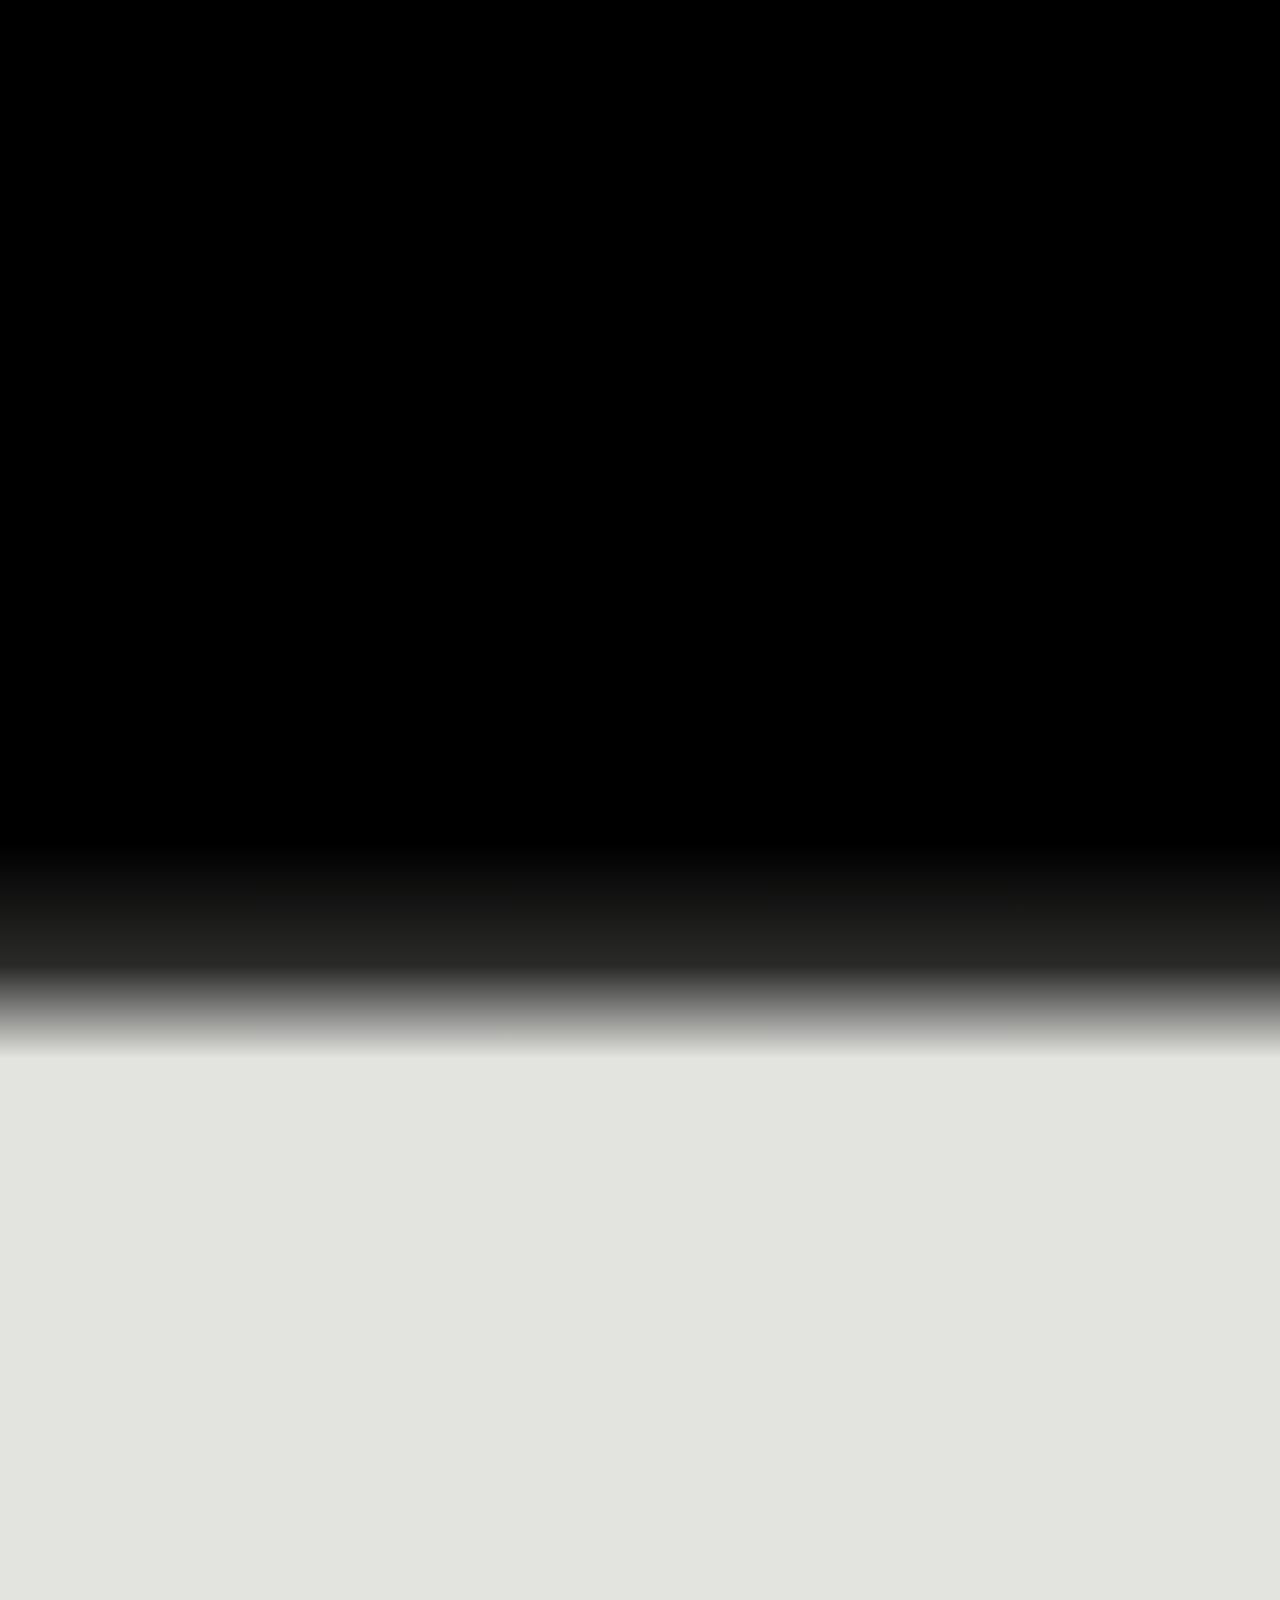
==== commit 814abb7e: "Reels lighter: cards use 540 px covers instead of 1080 x 1920 ones (about 11 KB each), card previews" ====
--- a/index.html
+++ b/index.html
@@ -390,7 +390,7 @@
 <script src="assets/js/videos-data.js?v=1fcb27cf"></script>
 <script src="assets/js/data.js?v=ee70bd43"></script>
 <script src="assets/js/smooth.js?v=4880941a"></script>
-<script src="assets/js/app.js?v=121f3d65"></script>
+<script src="assets/js/app.js?v=d96a7f1e"></script>
 <script src="assets/js/motion.js?v=d0b71674"></script>
 <script src="assets/js/grade.js?v=c0742179"></script>
 <script src="assets/js/buddy.js?v=811510ce"></script>
